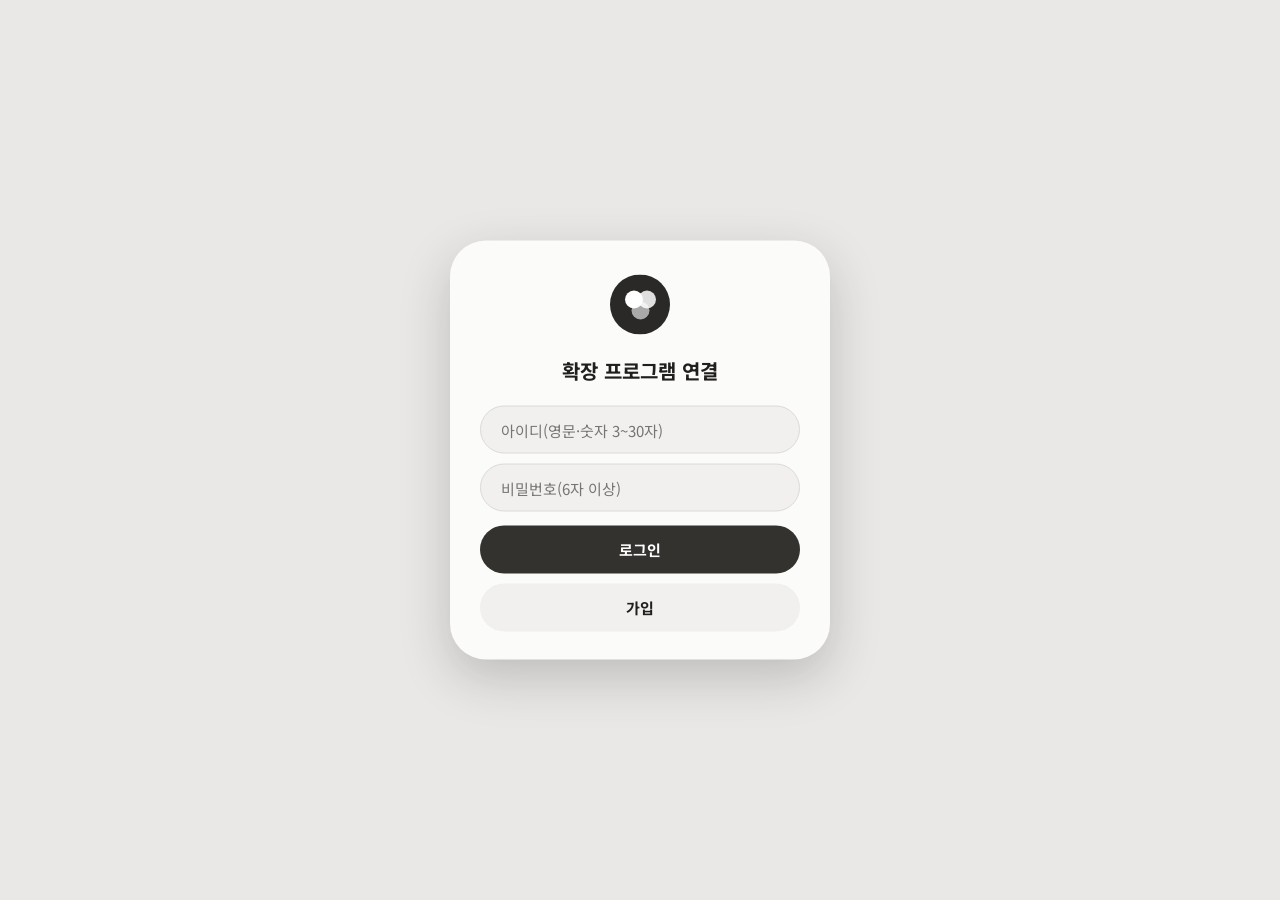
==== sns-web/index.html @ 0b3f0473 "test" ====
<!doctype html>
<html lang="ko">
<head>
<meta charset="utf-8">
<script>document.documentElement.setAttribute("data-design","bento");try{if(localStorage.getItem("snsTheme")==="dark")document.documentElement.setAttribute("data-theme","dark")}catch(e){}</script>
<meta name="viewport" content="width=device-width, initial-scale=1, viewport-fit=cover">
<style>[hidden]{display:none!important}img{max-width:100%}</style>
<title>SNS 모아보기</title>
<meta name="claude:viewport-fit-sides" content="cover">
<link rel="stylesheet" href="https://fonts.googleapis.com/css2?family=Noto+Sans+KR:wght@400;500;700&family=IBM+Plex+Mono:wght@400;500&display=swap">
<link rel="stylesheet" href="style.css">
<link rel="stylesheet" href="bento.css">

<header>
  <div id="infoCard2" class="infocard info2"></div>
  <div class="toolbar">
    <div id="loginBar" class="loginbar" hidden></div>
    <button id="checkNow" class="primary refreshbtn" type="button" aria-label="지금 최신화" title="지금 최신화" hidden><svg viewBox="0 0 24 24" width="22" height="22" fill="none" stroke="currentColor" stroke-width="2.2" stroke-linecap="round" stroke-linejoin="round" aria-hidden="true"><path d="M20 11a8 8 0 0 0-14.3-4.6L4 8.5"/><path d="M4 4v4.5h4.5"/><path d="M4 13a8 8 0 0 0 14.3 4.6L20 15.5"/><path d="M20 20v-4.5h-4.5"/></svg><span id="dot" class="dot"></span></button>
  </div>
  <h1><img id="logoImg" src="logo.png" alt="SNS 모아보기" hidden onload="this.hidden=false" onerror="this.remove()"></h1>
  <div class="sbox">
    <button id="sScope" class="sscope" type="button" aria-haspopup="true" aria-expanded="false" aria-label="검색할 매체 설정" title="검색할 매체 설정"><span id="sScopeIcons" class="sicons"></span></button>
    <div id="sMenu" class="smenu" hidden></div>
    <input id="q" type="search" placeholder="통합 검색 (제목·내용·작성자·매체·묶음)" aria-label="통합 검색">
    <button id="sGo" class="sgo" type="button" aria-label="선택한 매체에서 계정 찾기" title="선택한 매체(인스타·X·유튜브)에서 계정 찾기 (Enter)" hidden><svg viewBox="0 0 24 24" width="18" height="18" fill="none" stroke="currentColor" stroke-width="2.2" stroke-linecap="round" aria-hidden="true"><circle cx="11" cy="11" r="6.5"/><path d="M16 16l4.5 4.5"/></svg></button>
    <div id="sResults" class="sresults" hidden></div>
  </div>
  <button id="brand" class="brand" type="button" title="SNS 모아보기 · 홈으로" aria-label="SNS 모아보기 홈"><svg viewBox="0 0 56 56" aria-hidden="true"><circle cx="28" cy="28" r="28" fill="#2a2928"/><circle cx="21" cy="23" r="9" fill="#fff" fill-opacity=".95"/><circle cx="35" cy="23" r="9" fill="#fff" fill-opacity=".6"/><circle cx="28" cy="35" r="9" fill="#fff" fill-opacity=".35"/></svg></button>
  <button id="themeSwitch" class="themeswitch" type="button" role="switch" aria-checked="false" title="화이트/다크 모드 전환" aria-label="다크 모드">
    <svg class="sw-day" viewBox="0 0 56 112" preserveAspectRatio="xMidYMid slice" aria-hidden="true"><defs><linearGradient id="swSky" x1="0" y1="0" x2="0" y2="1"><stop offset="0" stop-color="#5fb1f2"/><stop offset="1" stop-color="#bfe3fb"/></linearGradient></defs><rect width="56" height="112" fill="url(#swSky)"/><g fill="#ffffff"><circle cx="40" cy="62" r="13"/><circle cx="24" cy="76" r="15"/><circle cx="42" cy="88" r="16"/><circle cx="14" cy="98" r="14"/><circle cx="32" cy="104" r="14"/></g><g fill="#e3f2fd" opacity=".95"><circle cx="46" cy="50" r="9"/><circle cx="50" cy="72" r="9"/></g></svg>
    <svg class="sw-night" viewBox="0 0 56 112" preserveAspectRatio="xMidYMid slice" aria-hidden="true"><rect width="56" height="112" fill="#1b1b1a"/><rect y="0" width="56" height="112" fill="#2c2c2a" opacity=".3" /><g fill="#fff" transform="translate(0 6)"><path opacity=".7" d="M37 7l2.4 6.6 6.6 2.4-6.6 2.4L37 25l-2.4-6.6L28 16l6.6-2.4z"/><path opacity=".55" d="M15 27l1.5 3.9 3.9 1.5-3.9 1.5L15 38l-1.5-4.1L9.6 32.4l3.9-1.5z"/><circle opacity=".5" cx="12" cy="11" r="1.1"/><circle opacity=".4" cx="47" cy="34" r="1.2"/><circle opacity=".35" cx="27" cy="38" r=".9"/><circle opacity=".3" cx="49" cy="8" r=".8"/></g></svg>
    <span class="knob"><span class="sun"></span><span class="moon"><i></i><i></i><i></i></span></span>
  </button>
  <nav class="navbtns" aria-label="화면 이동">
    <button id="navHome" class="navbtn on" type="button">홈</button>
    <button id="navFav" class="navbtn" type="button" title="즐겨찾기한 사람만 보기">즐겨찾기</button>
    <button id="navManage" class="navbtn" type="button" hidden>추적 계정 관리</button>
  </nav>
  <div class="acctwrap">
    <button id="connAcct" class="avatar" type="button" aria-haspopup="menu" aria-expanded="false" aria-label="계정 메뉴" hidden><span id="avLetter">?</span><img id="avImg" alt="" hidden></button>
    <div id="acctMenu" class="acctmenu" role="menu" hidden>
      <div id="menuWho" class="menuwho"></div>
      <button id="themeBtn" type="button" role="menuitem">☾ 다크 모드</button>
      <button id="menuSettings" type="button" role="menuitem">계정 관리</button>
      <button id="clear" class="danger" type="button" role="menuitem">수집한 글 모두 삭제</button>
      <button id="connOut" type="button" role="menuitem">로그아웃</button>
    </div>
  </div>
</header>

<span id="connText" hidden>확장 프로그램과 연결되지 않았습니다.</span>


<div id="loginModal" class="modal-back" role="dialog" aria-modal="true" aria-labelledby="lmTitle" hidden>
  <div class="modal">
    <button id="lmX" class="x" type="button" aria-label="닫기">×</button>
    <h2 id="lmTitle">로그인이 필요합니다</h2>
    <p class="hint">로그인하지 않은 매체는 글을 가져올 수 없습니다. '로그인 하기'로 열리는 창에서 직접 로그인한 뒤 '다시 시도'를 눌러 주세요.</p>
    <div id="lmList"></div>
    <div class="foot"><button id="lmLater" type="button">나중에</button><button id="lmRetry" class="primary" type="button">다시 시도</button></div>
  </div>
</div>

<div id="acctModal" class="modal-back" role="dialog" aria-modal="true" aria-labelledby="amTitle" hidden>
  <div class="modal">
    <button id="amX" class="x" type="button" aria-label="닫기">×</button>
    <h2 id="amTitle">계정 관리</h2>
    <div class="amsec avsec">
      <b>프로필 이미지</b>
      <div class="avrow">
        <span id="avPrev" class="avprev"><span id="avPrevLetter">?</span><img id="avPrevImg" alt="" hidden></span>
        <button id="avPick" type="button">이미지 선택</button>
        <button id="avClear" type="button" hidden>지우기</button>
        <input id="avFile" type="file" accept="image/png,image/jpeg,image/webp,image/gif" hidden>
      </div>
      <p class="hint">정사각형으로 잘라 둥근 네모로 보여줍니다. 이 브라우저에만 저장됩니다.</p>
    </div>
    <form id="pwForm" class="amsec" autocomplete="off">
      <b>비밀번호 변경</b>
      <input id="pwOld" type="password" placeholder="현재 비밀번호" aria-label="현재 비밀번호" autocomplete="current-password" required>
      <input id="pwNew" type="password" placeholder="새 비밀번호(6자 이상)" aria-label="새 비밀번호" autocomplete="new-password" required minlength="6">
      <input id="pwNew2" type="password" placeholder="새 비밀번호 확인" aria-label="새 비밀번호 확인" autocomplete="new-password" required minlength="6">
      <button class="primary" type="submit">변경</button>
      <p id="pwMsg" class="hint" hidden></p>
      <p class="hint">변경하면 다른 기기의 로그인은 모두 풀리고, 이 기기는 유지됩니다.</p>
    </form>
    <div class="amsec">
      <b>계정 삭제</b>
      <p class="hint">이 아이디와 서버에 저장된 글 목록·추적 계정·본 글 기록이 지워지고, 이 확장의 웹 연결도 해제됩니다. 확장에 모아 둔 글은 이 PC에 그대로 남습니다. 되돌릴 수 없습니다.</p>
      <input id="delPw" type="password" placeholder="비밀번호 확인" aria-label="비밀번호 확인" autocomplete="current-password">
      <button id="delBtn" class="danger" type="button">계정 삭제</button>
      <p id="delMsg" class="hint" hidden></p>
    </div>
  </div>
</div>

<div id="pausedModal" class="modal-back" role="dialog" aria-modal="true" aria-labelledby="pmTitle" hidden>
  <div class="modal">
    <h2 id="pmTitle">수집을 일시정지했습니다</h2>
    <p>웹화면에서 벗어나 수집을 일시정지했습니다.</p>
    <p class="hint">'이어서 수집'을 누르면 수집창이 앞으로 나와 이어서 수집합니다. '닫기'는 수집을 종료하고 수집창을 닫습니다(그때까지 모은 글은 남습니다).</p>
    <div class="foot"><button id="pmClose" type="button">닫기</button><button id="pmResume" class="primary" type="button">이어서 수집</button></div>
  </div>
</div>

<div id="closedModal" class="modal-back" role="dialog" aria-modal="true" aria-labelledby="cmTitle" hidden>
  <div class="modal">
    <button id="cmX" class="x" type="button" aria-label="닫기">×</button>
    <h2 id="cmTitle">수집을 종료했습니다</h2>
    <p>수집창을 닫아 수집을 종료합니다. 재시도 해주십시오.</p>
    <p class="hint">그때까지 모은 글은 남아 있습니다.</p>
    <div class="foot"><button id="cmClose" type="button">닫기</button><button id="cmRetry" class="primary" type="button">재시도</button></div>
  </div>
</div>

<div id="rmModal" class="modal-back" role="dialog" aria-modal="true" aria-labelledby="rmTitle" hidden>
  <div class="modal">
    <button id="rmX" class="x" type="button" aria-label="닫기">×</button>
    <h2 id="rmTitle">선택한 계정을 제거할까요?</h2>
    <p id="rmList" class="hint"></p>
    <p class="hint">추적 목록에서 빠지고, 이 계정으로 모은 글도 함께 지워집니다. 되돌릴 수 없습니다.</p>
    <div class="foot"><button id="rmCancel" type="button">취소</button><button id="rmOk" class="danger" type="button">제거</button></div>
  </div>
</div>

<div id="viewer" class="viewer-back" role="dialog" aria-modal="true" aria-label="글 보기" hidden>
  <button id="vPrev" class="vnav" type="button" aria-label="이전 글">‹</button>
  <button id="vNext" class="vnav" type="button" aria-label="다음 글">›</button>
  <div class="viewer">
    <div class="vh"><b id="vTitle"></b><button id="vWin" type="button">새 크롬 창으로 열기</button><button id="vClose" type="button" aria-label="닫기">×</button></div>
    <div id="vBody" class="vb"></div>
  </div>
</div>

<div class="layout">
  <aside>
    <section class="panel" id="connectPanel">
      <h2>확장 프로그램 연결</h2>
      <div id="acct" hidden>
        <form id="acctForm" class="row">
          <input id="acctEmail" type="text" placeholder="아이디(영문·숫자 3~30자)" aria-label="아이디" autocomplete="username" required minlength="3" maxlength="30">
          <input id="acctPw" type="password" placeholder="비밀번호(6자 이상)" aria-label="비밀번호" autocomplete="current-password" required minlength="6">
          <button class="primary" type="submit">로그인</button>
          <button id="acctSignup" type="button">가입</button>
        </form>
        <div id="acctUser" class="row" hidden><span id="acctWho" class="hint"></span><button id="acctOut" type="button">로그아웃</button></div>
        <p id="acctMsg" class="hint" hidden></p>
      </div>
    </section>

    <div id="setBack" hidden></div>
    <section class="panel" id="setPanel" hidden role="dialog" aria-modal="true" aria-label="설정">
      <button type="button" class="setx" id="setClose" aria-label="닫기">×</button>
      <h2>설정</h2>
      <div id="setBody" class="setbody"></div>
    </section>

    <section class="panel" id="trackPanel" hidden>
      <h2>추적 계정 관리</h2>
      <div id="ptAdd" hidden>
      <div class="row tgroup-row"><input id="tgroup" type="text" maxlength="30" placeholder="묶음 이름 (선택, 예: 취요남)" aria-label="묶음 이름" autocomplete="off"></div>
      <form id="addForm" class="row" hidden>
        <select id="tplatform" aria-label="플랫폼"><option value="youtube">유튜브</option><option value="x">X</option><option value="instagram">인스타그램</option></select>
        <input id="thandle" type="text" placeholder="이름 검색(Enter) · @계정 · 주소(메인 주소 = 내 피드)" aria-label="계정" autocomplete="off">
        <button type="submit">추가</button>
        <button id="searchBtn" type="button">이름으로 검색</button>
        <select id="addDays" aria-label="이 계정에서 가져올 기간" title="새로 추가하는 계정에서 가져올 기간(계정마다 따로 정해집니다)"><option value="7">최근 7일</option><option value="14">최근 14일</option><option value="30" selected>최근 30일</option><option value="60">최근 60일</option></select>
      </form>
      <div id="searchResults" class="results" hidden></div>
      </div>
      <div id="ptManage">
      <p id="addError" class="error" hidden></p>
      <div id="tracked" class="chips"></div>
      <div id="selBar" class="selbar" aria-label="선택한 계정" aria-live="polite"></div>
      <div id="manageBottom" class="manage-bottom">
      <form id="daysForm" class="row">
        <select id="dDays" aria-label="계정별 가져올 기간"><option value="0">기본(맨 위 기간)</option><option value="7">7일</option><option value="14">14일</option><option value="30">30일</option><option value="60">60일</option></select>
        <button type="submit">기간 적용</button>
        <button id="selRemove" type="button" class="danger">제거</button>
        <button id="selAll" type="button">전체 선택</button>
        <button id="selClear" type="button" hidden>선택 해제</button>
      </form>
      <form id="groupForm" class="row">
        <input id="gName" type="text" maxlength="30" placeholder="묶음 이름 (비우면 해제)" aria-label="묶음 이름" autocomplete="off">
        <button type="submit">묶기</button>
        <button id="gClear" type="button" title="선택한 계정의 묶음을 없앱니다">묶음 해제</button>
      </form>
      </div>
      </div>
    </section>

  </aside>

  <main>
    <nav id="tabs" class="tabs" aria-label="출처"></nav>
    <div id="sidePeople" class="sidepeople" hidden></div>
    <section id="workCard" class="workcard" aria-live="polite" hidden></section>
    <div id="infoCard" class="infocard"></div>
    <div id="grid"></div>
    <div id="vbar" hidden><i></i></div>
    <p id="empty">아직 보여줄 글이 없습니다. 확장을 연결하고 계정을 추가하면 설정한 기간(최대 60일)의 글이 여기에 모입니다.</p>
  </main>
</div>

<script src="js/core.js"></script>
<script src="js/bridge.js"></script>
<script src="js/store.js"></script>
<script src="js/list.js"></script>
<script src="js/tracking.js"></script>
<script src="js/account.js"></script>
<script src="js/ui.js"></script>
---- sns-web/style.css ----
/* 레이아웃: 상단 고정 바 + 연결 상태 띠 + 왼쪽 관리 패널 / 오른쪽 카드 목록 */
:root {
  --bg: #ffffff; --card: #ffffff; --soft: #f3f5f6; --fg: #1b2327; --muted: #5d6a70; --line: #d5dce0;
  --accent: #0b7a75; --accent-fg: #ffffff; --danger: #b3261e; --ok: #1f7a3d; --warn: #8a5a00;
  --font: "Noto Sans KR", system-ui, -apple-system, "Apple SD Gothic Neo", "Malgun Gothic", sans-serif;
  --mono: "IBM Plex Mono", ui-monospace, Menlo, Consolas, monospace;
}
:root[data-theme="dark"] {
  --bg: #141a1c; --card: #1d2528; --soft: #263034; --fg: #e5ecee; --muted: #9eadb2; --line: #2e3a3e;
  --accent: #4fc3bc; --accent-fg: #0d1a19; --danger: #f2877f; --ok: #6fcf8c; --warn: #e3b44f; color-scheme: dark;
}
* { box-sizing: border-box; }
body { margin: 0; background: var(--bg); color: var(--fg); font: 14px/1.55 var(--font);
  padding-left: max(8px, env(safe-area-inset-left, 0px)); padding-right: max(8px, env(safe-area-inset-right, 0px)); padding-block: 0 32px; }
body::before { content: ""; position: fixed; inset: 0 0 auto; height: env(safe-area-inset-top, 0px); z-index: 10; background: var(--card); }
header { position: sticky; top: env(safe-area-inset-top, 0px); z-index: 5; display: flex; flex-wrap: wrap; gap: 8px; align-items: center;
  padding: 12px 0; background: var(--bg); border-bottom: 1px solid var(--line); }
h1 { font-size: 18px; margin: 0 auto 0 0; letter-spacing: -0.01em; }
input, select, button { font: inherit; color: var(--fg); background: var(--card); border: 1px solid var(--line); border-radius: 6px; padding: 6px 10px; min-width: 0; }
button { cursor: pointer; }
button.primary { background: var(--accent); color: var(--accent-fg); border-color: var(--accent); font-weight: 500; }
button.danger { color: var(--danger); }
button:disabled { opacity: .5; cursor: default; }
:focus-visible { outline: 2px solid var(--accent); outline-offset: 2px; }
input[type="search"] { width: 200px; }
.conn { display: flex; flex-wrap: wrap; align-items: center; gap: 8px; padding: 8px 0; color: var(--muted); font-size: 13px; }
.dot { width: 8px; height: 8px; border-radius: 50%; background: var(--warn); flex: none; }
.dot.on { background: var(--ok); }
.results { display: flex; flex-direction: column; border: 1px solid var(--line); border-radius: 8px; max-height: 340px; overflow-y: auto; overscroll-behavior: contain; }
.res { display: flex; align-items: center; gap: 10px; padding: 8px 10px; border-top: 1px solid var(--line); }
.res:first-child { border-top: 0; }
.res .ph { display: flex; align-items: center; justify-content: center; color: var(--muted); font-weight: 600; }
.res img, .res .ph { width: 36px; height: 36px; border-radius: 50%; object-fit: cover; background: var(--line); flex: none; }
.res .t { min-width: 0; flex: 1; display: flex; flex-direction: column; }
.res .t b { font-weight: 500; overflow-wrap: anywhere; }
.res .t span { font-size: 12px; color: var(--muted); overflow-wrap: anywhere; }
.loginbar { display: flex; flex-wrap: wrap; align-items: center; gap: 8px; padding: 0 0 8px; }
.lb { text-decoration: none; color: var(--accent-fg); background: var(--accent); border: 0; border-radius: 6px; padding: 5px 12px; font-weight: 500; white-space: nowrap; cursor: pointer; }
.loginbar .lb { display: inline-flex; align-items: center; text-decoration: none; color: var(--accent-fg); background: var(--accent); border-radius: 6px; padding: 5px 12px; font-weight: 500; }
.modal-back { position: fixed; inset: 0; z-index: 20; background: rgba(10, 18, 20, .55); display: flex; align-items: center; justify-content: center; padding: 16px; }
.modal { position: relative; width: min(420px, 100%); background: var(--card); border: 1px solid var(--line); border-radius: 12px; padding: 20px; display: flex; flex-direction: column; gap: 12px; }
.modal h2 { margin: 0; font-size: 16px; padding-right: 28px; }
.modal .x { position: absolute; top: 10px; right: 10px; border: 0; background: transparent; font-size: 20px; line-height: 1; padding: 4px 8px; color: var(--muted); }
.modal .lrow { display: flex; align-items: center; justify-content: space-between; gap: 10px; padding: 8px 0; border-top: 1px solid var(--line); }
.modal .lrow a { text-decoration: none; color: var(--accent-fg); background: var(--accent); border-radius: 6px; padding: 5px 12px; font-weight: 500; white-space: nowrap; }
.modal .amsec { display: flex; flex-direction: column; gap: 8px; padding-top: 10px; border-top: 1px solid var(--line); }
.modal .amsec b { font-size: 13px; }
.modal .amsec p { margin: 0; }
button.danger { color: #fff; background: #b42318; border-color: #b42318; }
.modal .foot { display: flex; justify-content: flex-end; }
.viewer-back { position: fixed; inset: 0; z-index: 30; background: rgba(10, 18, 20, .6); display: flex; align-items: center; justify-content: center; padding: 16px; }
.viewer { width: min(760px, 100%); max-height: 100%; background: var(--card); border: 1px solid var(--line); border-radius: 12px; display: flex; flex-direction: column; overflow: hidden; }
.card.seen { opacity: .6; }
.card.flash { outline: 3px solid var(--accent); outline-offset: 2px; }
.resume { font-size: 12px; padding: 2px 10px; }
#resumeFab { position: fixed; right: 16px; bottom: 16px; z-index: 20; display: flex; flex-direction: column; gap: 8px; align-items: stretch; }
#resumeFab button { box-shadow: 0 2px 10px rgba(0,0,0,.3); }
.vnav { position: fixed; top: 50%; transform: translateY(-50%); z-index: 31; width: 38px; height: 38px; padding: 0; border-radius: 50%; border: 1px solid var(--line); background: var(--card); color: var(--fg, inherit); font-size: 22px; line-height: 1; display: flex; align-items: center; justify-content: center; box-shadow: 0 2px 8px rgba(0,0,0,.25); cursor: pointer; }
.vnav:disabled { opacity: .35; cursor: default; }
#vPrev { left: max(8px, calc(50% - 380px - 52px)); }
#vNext { right: max(8px, calc(50% - 380px - 52px)); }
.viewer .vh { display: flex; align-items: center; gap: 8px; padding: 10px 12px; border-bottom: 1px solid var(--line); }
.viewer .vh b { flex: 1; min-width: 0; overflow: hidden; text-overflow: ellipsis; white-space: nowrap; font-weight: 500; }
.viewer .vb { overflow: auto; background: var(--bg); display: flex; justify-content: center; }
.viewer iframe { width: 100%; border: 0; display: block; background: var(--bg); }
.post { width: 100%; max-width: 640px; padding: 16px; display: flex; flex-direction: column; gap: 12px; background: var(--card); }
.post .ph2 { display: flex; align-items: center; gap: 10px; }
.post .av { width: 40px; height: 40px; border-radius: 50%; object-fit: cover; background: var(--line); flex: none; }
.post .who { display: flex; flex-direction: column; min-width: 0; }
.post .who b { font-weight: 500; overflow-wrap: anywhere; }
.post .who span { font-size: 12px; color: var(--muted); }
.post .txt { white-space: pre-wrap; overflow-wrap: anywhere; line-height: 1.6; }
.post .imgs { display: grid; gap: 8px; grid-template-columns: repeat(auto-fit, minmax(240px, 1fr)); }
.post .vid iframe { width: 100%; aspect-ratio: 16 / 9; border: 0; border-radius: 8px; background: #000; }
.post .imgs img { width: 100%; border-radius: 8px; display: block; background: var(--line); }
.layout { display: grid; grid-template-columns: minmax(0, 300px) minmax(0, 1fr); gap: 12px; align-items: start; padding-top: 8px; }
@media (max-width: 800px) { .layout { grid-template-columns: minmax(0, 1fr); } }
aside { display: flex; flex-direction: column; gap: 16px; }
.panel { background: var(--card); border: 1px solid var(--line); border-radius: 10px; padding: 14px; display: flex; flex-direction: column; gap: 10px; }
.panel h2 { font-size: 13px; margin: 0; color: var(--muted); font-weight: 700; letter-spacing: .04em; }
.row { display: flex; flex-wrap: wrap; gap: 8px; align-items: center; }
.row input[type="text"], .row input[type="password"] { flex: 1 1 140px; }
.chips { display: flex; flex-wrap: wrap; gap: 6px; }
.chip { display: inline-flex; align-items: center; gap: 4px; padding: 2px 4px 2px 10px; border: 1px solid var(--line); border-radius: 999px; background: var(--soft); max-width: 100%; }
.chip span { overflow-wrap: anywhere; }
.chip button { border: 0; background: transparent; padding: 0 6px; color: var(--muted); }
.error { color: var(--danger); margin: 0; }
.hint { font-size: 12px; color: var(--muted); margin: 0; }
.steps { margin: 0; padding-left: 20px; display: flex; flex-direction: column; gap: 6px; }
code { font-family: var(--mono); font-size: 12px; background: var(--soft); padding: 1px 5px; border-radius: 4px; overflow-wrap: anywhere; }
.tabs { display: flex; flex-wrap: wrap; gap: 6px; padding-bottom: 12px; }
.tabs button.active { background: var(--accent); border-color: var(--accent); color: var(--accent-fg); }
.pbar { display: flex; flex-wrap: wrap; gap: 6px; margin-bottom: 12px; }
.pbar button.active { background: var(--accent); border-color: var(--accent); color: var(--accent-fg); }
.pbar .n { font-family: var(--mono); font-size: 12px; margin-left: 4px; opacity: .85; }
.tabs .n { font-family: var(--mono); font-size: 12px; margin-left: 4px; opacity: .85; }
.cards { display: grid; grid-template-columns: repeat(auto-fill, minmax(230px, 1fr)); gap: 12px; }
.row-cards { display: flex; gap: 12px; overflow-x: auto; padding-bottom: 8px; cursor: grab; overscroll-behavior-x: contain; scrollbar-width: thin; }
.row-cards.wheeling { scroll-snap-type: none; }
.row-cards.sb { scroll-snap-type: none; }
.row-cards.dragging { cursor: grabbing; scroll-snap-type: none; user-select: none; }
.row-cards .card { flex: 0 0 240px; scroll-snap-align: start; }
.row-cards img { -webkit-user-drag: none; user-select: none; }
.sections { display: flex; flex-direction: column; gap: 24px; }
.sec { display: flex; flex-direction: column; gap: 10px; }
.sec-head { display: flex; align-items: center; gap: 10px; }
.sec-head h3 { margin: 0; font-size: 15px; }
.sec-head .n { font-family: var(--mono); font-size: 12px; color: var(--muted); margin-right: auto; }
.card { display: flex; flex-direction: column; min-width: 0; background: var(--card); border: 1px solid var(--line); border-radius: 10px; overflow: hidden; color: inherit; text-decoration: none; }
.card:hover { border-color: var(--accent); }
.card img { width: 100%; aspect-ratio: 16 / 9; object-fit: cover; background: var(--line); display: block; }
.card .body { padding: 10px 12px 12px; display: flex; flex-direction: column; gap: 4px; }
.badge { align-self: flex-start; font-size: 11px; padding: 1px 8px; border-radius: 999px; border: 1px solid var(--line); color: var(--muted); }
.title { font-weight: 500; display: -webkit-box; -webkit-line-clamp: 3; -webkit-box-orient: vertical; overflow: hidden; overflow-wrap: anywhere; }
.meta { font-size: 12px; color: var(--muted); }
#empty { padding: 40px 0; text-align: center; color: var(--muted); }

#notice { position: fixed; left: 50%; top: 50%; transform: translate(-50%, -50%); z-index: 60; background: rgba(27,35,39,.92); color: #fff; padding: 16px 28px; border-radius: 12px; font-size: 15px; box-shadow: 0 6px 24px rgba(0,0,0,.35); opacity: 0; pointer-events: none; transition: opacity .15s; }
#notice.show { opacity: 1; }

/* 글 뷰어가 열려 있는 동안에는 뒤의 페이지가 휠로 움직이지 않게 합니다. */
html:has(#viewer:not([hidden])), body:has(#viewer:not([hidden])) { overflow: hidden; }
.viewer-back { overscroll-behavior: contain; }

.ptabs{display:flex;gap:4px;margin-bottom:12px;border-bottom:1px solid var(--line)}
.ptabs button{border:0;background:none;padding:8px 10px;font:inherit;font-weight:700;color:var(--muted);cursor:pointer;border-bottom:2px solid transparent;margin-bottom:-1px}
.ptabs button.active{color:var(--fg);border-bottom-color:var(--accent)}

.tgroup-row{margin:4px 0 12px}
#addForm{margin-bottom:10px}

.manage-pick{margin:10px 0 8px}
#groupForm,#daysForm{margin-bottom:8px}

.chip-name{cursor:pointer;user-select:none}
.chip.sel{background:var(--accent);color:var(--accent-fg);border-color:var(--accent)}
.chip.sel button{color:var(--accent-fg)}
.selbar{display:flex;flex-wrap:wrap;gap:6px;align-items:center;min-height:42px;padding:6px 10px;margin:10px 0 6px;border:1px solid var(--line);border-radius:10px;background:var(--card)}
.selbar .ph{color:var(--muted);font-size:14px}
.selbar.need{border-color:var(--danger);box-shadow:0 0 0 2px color-mix(in srgb,var(--danger) 25%,transparent)}
.selchip{padding:3px 9px;border-radius:999px;background:var(--accent);color:var(--accent-fg);font-size:13px}
.manage-pick{margin:0 0 8px}

.selchip{display:inline-flex;align-items:center;gap:4px}
.selx{border:0;background:none;color:inherit;cursor:pointer;padding:0 2px;font:inherit;line-height:1;opacity:.85}
.selx:hover{opacity:1}

header .loginbar{padding:0}

.toolbar{display:flex;flex-wrap:wrap;align-items:center;gap:8px;padding:0 0 8px}
.toolbar .loginbar{padding:0}

.lb.ok,.lb.ok:disabled{background:color-mix(in srgb,var(--ok) 18%,var(--card));color:var(--ok);border:1px solid color-mix(in srgb,var(--ok) 45%,var(--line));cursor:default;opacity:1}

/* 매체 아이콘 버튼: 둥근 네모, 상태는 테두리 색으로 */
.loginbar{display:flex;gap:8px}
.lb.pi{position:relative;width:44px;height:44px;padding:0!important;border-radius:12px;background:var(--card)!important;border:3px solid var(--line)!important;display:inline-flex;align-items:center;justify-content:center;overflow:hidden;cursor:pointer}
.lb.pi .pg{display:block;width:100%;height:100%;font-size:18px;font-weight:700;line-height:1;display:flex;align-items:center;justify-content:center}
.lb.pi .pg img{width:100%;height:100%;object-fit:cover;display:block}
.lb.pi.go{border-color:var(--ok)!important}
.lb.pi.stop{border-color:var(--danger)!important}
.lb.pi.stop .pg{filter:grayscale(.6)}
.lb.pi.nl{border-color:#9aa5aa!important;cursor:pointer}
.lb.pi.nl::after{content:"";position:absolute;inset:0;background:rgba(120,130,135,.72)}
.lb.pi:hover{filter:brightness(1.05)}
.lb.pi:focus-visible{outline:2px solid var(--accent);outline-offset:2px}
.lb.pi-youtube .pg:not(:has(img)){background:#e02d2d;color:#fff}
.lb.pi-x .pg:not(:has(img)){background:#111;color:#fff}
.lb.pi-instagram .pg:not(:has(img)){background:linear-gradient(135deg,#f9a03c,#e1306c 55%,#6b4fd8);color:#fff}
.themebtn{width:40px;height:40px;padding:0;border-radius:12px;background:var(--card);border:1px solid var(--line);font-size:18px;line-height:1;display:inline-flex;align-items:center;justify-content:center}
/* 계정 버튼: 우상단, 누르면 메뉴(계정 관리 · 로그아웃) */
.acctwrap{position:relative;margin-left:8px}
.acctmenu{position:absolute;right:0;top:calc(100% + 6px);min-width:140px;display:flex;flex-direction:column;gap:2px;padding:4px;background:var(--card);border:1px solid var(--line);border-radius:8px;box-shadow:0 6px 20px rgba(0,0,0,.15);z-index:20}
.acctmenu button{border:0;text-align:left;padding:8px 10px;border-radius:6px;background:transparent}
.acctmenu button:hover{background:color-mix(in srgb,var(--accent) 12%,var(--card))}
#connOut{color:var(--danger)}

.acctmenu{min-width:180px}.acctmenu button{white-space:nowrap}

.avrow{display:flex;align-items:center;gap:8px;flex-wrap:wrap}
.avprev{width:48px;height:48px;border-radius:14px;overflow:hidden;display:inline-flex;align-items:center;justify-content:center;background:var(--accent);color:var(--accent-fg);font-weight:700;font-size:20px}
.avprev img{width:100%;height:100%;object-fit:cover;display:block}

/* 매체별 보기: 유튜브(영상·게시물)는 각각 한 줄, X와 인스타그램은 반줄씩 한 줄에 나란히 */
.media-grid{display:grid!important;grid-template-columns:repeat(2,minmax(0,1fr));gap:18px 10px}
.media-grid>.sec{min-width:0}
.media-grid>.sec.full{grid-column:1 / -1}
@media (max-width:760px){.media-grid{grid-template-columns:minmax(0,1fr)}}
.themebtn,.acctwrap,#connAcct.avatar{flex:none}

/* 구역 머리: 아이콘 + 건수, 버튼은 줄바꿈 없이 */
.sicon{display:inline-flex;width:30px;height:30px;border-radius:9px;overflow:hidden;flex:none;border:1px solid var(--line)}
.sicon .pg{display:flex;width:100%;height:100%;align-items:center;justify-content:center;font-size:13px;font-weight:700}
.sicon .pg img{width:100%;height:100%;object-fit:cover;display:block}
.sicon .pg:not(:has(img)){background:var(--soft);color:var(--fg)}
.sec-head{flex-wrap:wrap}
.sec-head button{white-space:nowrap}
.sec-head .n{white-space:nowrap}
/* 계정 메뉴의 삭제 버튼: 라이트 모드에서도 보이게 */
.acctmenu button.danger,.acctmenu #connOut{color:var(--danger);background:transparent}
.acctmenu button.danger:hover,.acctmenu #connOut:hover{background:color-mix(in srgb,var(--danger) 12%,var(--card))}
/* 추적 계정 목록: 한 줄에 하나씩 알약 모양, 길어지면 아래로 스크롤 */
#tracked.chips{flex-direction:column;flex-wrap:nowrap;align-items:flex-start;max-height:260px;overflow-y:auto;overscroll-behavior:contain;padding:2px 6px 2px 0;scrollbar-width:thin}
#tracked .chip{max-width:100%;flex:none}
#tracked .chip-name{overflow-wrap:anywhere}

/* ‹ 이어보기 › */
.resumegrp{display:inline-flex;align-items:center;gap:6px;margin-left:auto;white-space:nowrap}
.resumegrp .rl{font-size:12px;color:var(--muted)}
.resumegrp button{min-width:30px;font-size:16px;line-height:1;padding:3px 9px}
.resumegrp button.primary .rl{color:inherit}
#resumeFab .resumegrp{margin:0;background:var(--card);border:1px solid var(--line);border-radius:999px;padding:4px 8px;box-shadow:0 2px 10px rgba(0,0,0,.25)}
#resumeFab .resumegrp .rl{color:var(--fg)}

/* 유튜브 탭 보기 방식 */
.media-grid>.segbar{grid-column:1 / -1}
.segbar{display:inline-flex;width:fit-content;border:1px solid var(--line);border-radius:10px;overflow:hidden;background:var(--card)}
.segbar button{border:0;border-radius:0;background:transparent;padding:7px 14px;white-space:nowrap}
.segbar button+button{border-left:1px solid var(--line)}
.segbar button.active{background:var(--accent);color:var(--accent-fg);font-weight:500}
/* ‹ | 이어보기 | › : 겉모양은 버튼 하나, 왼쪽·오른쪽은 각각 동작 */
.resumegrp{gap:0!important;border:1px solid var(--line);border-radius:8px;overflow:hidden;background:var(--card);align-items:stretch}
.resumegrp button,.resumegrp button.resume,.resumegrp button.primary{border:0!important;border-radius:0!important;background:transparent!important;color:var(--fg)!important;box-shadow:none!important;min-width:32px;padding:4px 10px;font-size:16px;line-height:1.2}
.resumegrp button:hover{background:color-mix(in srgb,var(--accent) 14%,var(--card))!important}
.resumegrp .rl{display:inline-flex;align-items:center;padding:0 10px;font-size:12px;color:var(--fg);border-left:1px solid var(--line);border-right:1px solid var(--line)}
#resumeFab .resumegrp{padding:0;border-radius:10px;box-shadow:0 2px 10px rgba(0,0,0,.25)}

/* 지금 최신화: 새로고침 화살표 아이콘 버튼 (진행 중에는 빙글빙글) */
.refreshbtn{width:44px;height:44px;padding:0;border-radius:12px;display:inline-flex;align-items:center;justify-content:center}
.refreshbtn svg{display:block}
.refreshbtn.busy svg{animation:snsspin 1s linear infinite}
@keyframes snsspin{to{transform:rotate(360deg)}}
@media (prefers-reduced-motion:reduce){.refreshbtn.busy svg{animation-duration:3s}}
/* 모든 스크롤바 숨김 (스크롤은 그대로 동작합니다) */
*{scrollbar-width:none!important;-ms-overflow-style:none}
*::-webkit-scrollbar{display:none!important;width:0;height:0}

/* 스크롤바는 보이지 않게(스크롤 자체는 그대로 동작) */
html, html * { scrollbar-width: none !important; -ms-overflow-style: none !important; }
html::-webkit-scrollbar, html *::-webkit-scrollbar { display: none !important; width: 0 !important; height: 0 !important; }

/* 왼쪽 위: 매체 아이콘 3개 + 새로고침을 2x2로 */
header .toolbar{display:grid;grid-template-columns:repeat(2,40px);grid-auto-rows:40px;gap:6px;padding:0;align-items:stretch}
header .toolbar .loginbar{display:contents}
header .toolbar .lb.pi,header .toolbar .refreshbtn{width:40px;height:40px}
header h1{margin:0 auto 0 4px}
[hidden]{display:none!important}
/* 2x2 순서: 인스타 | X / 유튜브 | 새로고침 */
header .toolbar .pi-instagram{order:1}
header .toolbar .pi-x{order:2}
header .toolbar .pi-youtube{order:3}
header .toolbar .refreshbtn{order:4}
/* 2x2 버튼: 간격은 좁게, 뒤에 둥근 네모 박스 */
header .toolbar{gap:3px}
header .toolbar:has(.lb.pi){background:var(--soft);border:1px solid var(--line);border-radius:18px;padding:5px}
/* 1x4 한 줄 */
header .toolbar{grid-template-columns:repeat(4,40px)}

/* 통합 검색창: 아이콘 박스 바로 오른쪽에서 남는 폭을 차지 */
header h1{margin:0}
header #q{flex:1 1 220px;width:auto;max-width:560px;min-width:140px;height:40px}
header #view{margin-left:auto}

/* 통합 검색창 = [매체 설정 버튼 | 입력] 한 덩어리 */
header .sbox{position:relative;display:flex;align-items:center;flex:1 1 240px;min-width:180px;max-width:600px;height:40px;border:1px solid var(--line);border-radius:10px;background:var(--card)}
header .sbox:focus-within{border-color:var(--accent);box-shadow:0 0 0 1px var(--accent)}
header .sbox #q{flex:1;min-width:0;width:auto;max-width:none;height:100%;border:0;border-radius:0 10px 10px 0;background:transparent;box-shadow:none;outline:0}
.sscope{display:inline-flex;align-items:center;gap:6px;height:100%;padding:0 10px;border:0;border-right:1px solid var(--line);border-radius:10px 0 0 10px;background:var(--soft);flex:none}
.sscope .caret{font-size:11px;color:var(--muted)}
.sicons{display:inline-flex;gap:3px;align-items:center}
.si{display:inline-flex;width:20px;height:20px;border-radius:6px;overflow:hidden;flex:none}
.si.lg{width:26px;height:26px;border-radius:8px}
.si .pg{display:flex;width:100%;height:100%;align-items:center;justify-content:center;font-size:11px;font-weight:700}
.si .pg img{width:100%;height:100%;object-fit:cover;display:block}
.si .pg:not(:has(img)){background:var(--soft);color:var(--fg)}
.smenu{position:absolute;left:0;top:calc(100% + 6px);min-width:200px;display:flex;flex-direction:column;gap:2px;padding:4px;background:var(--card);border:1px solid var(--line);border-radius:10px;box-shadow:0 6px 20px rgba(0,0,0,.18);z-index:30}
.sopt{display:flex;align-items:center;gap:10px;border:0;background:transparent;padding:7px 10px;border-radius:8px;text-align:left}
.sopt:hover{background:color-mix(in srgb,var(--accent) 12%,var(--card))}
.sopt .nm{flex:1}
.sopt .ck{width:16px;color:var(--ok);font-weight:700}


.sgo{flex:none;height:100%;width:40px;padding:0;border:0;border-left:1px solid var(--line);border-radius:0 10px 10px 0;background:var(--soft);display:inline-flex;align-items:center;justify-content:center}
.sgo:hover{background:color-mix(in srgb,var(--accent) 14%,var(--soft))}
header .sbox #q{border-radius:0}
.sresults{position:absolute;left:0;right:0;top:calc(100% + 6px);max-height:60vh;overflow-y:auto;background:var(--card);border:1px solid var(--line);border-radius:12px;box-shadow:0 8px 24px rgba(0,0,0,.2);z-index:30;padding:6px 10px 10px;display:flex;flex-direction:column;gap:8px}
.sr-head{display:flex;align-items:center;justify-content:space-between;padding:4px 0}
.sr-head .x{border:0;background:transparent;font-size:20px;line-height:1;padding:0 6px}
.sr-plat{display:flex;align-items:center;gap:8px;font-weight:700;font-size:13px;padding:6px 0 4px;border-top:1px solid var(--line)}
.sresults .res{display:flex;align-items:center;gap:10px;padding:6px 0}

.si.allglyph{display:grid;grid-template-columns:1fr 1fr;grid-template-rows:1fr 1fr;gap:1px;background:var(--soft);padding:1px}
.si.allglyph .mini{display:block;width:100%;height:100%;border-radius:3px;overflow:hidden}
.si.allglyph .mini .pg{font-size:7px}
.si>img{width:100%;height:100%;object-fit:cover;display:block}

/* 매체 선택 메뉴: 글자 없이 아이콘만, 가로로 나열 */
.smenu{flex-direction:row;gap:6px;min-width:0;width:max-content;padding:6px}
.sopt{padding:3px;border-radius:12px;border:2px solid transparent}
.sopt.on{border-color:var(--ok)}
.sopt .si.lg{width:34px;height:34px;border-radius:10px}

/* scope button: icon only, fills the button */
.sscope{padding:0;gap:0;width:44px;overflow:hidden;background:transparent;border-right:0}
.sscope .sicons{width:100%;height:100%;gap:0}
.sscope .sicons .si{width:100%;height:100%;border-radius:0}
.sscope .sicons .si.allglyph{padding:0;gap:0}
.sscope{width:38px;height:38px;border-radius:9px 0 0 9px;overflow:hidden;position:relative}
.sscope .sicons,.sscope .sicons .si,.sscope .sicons .si>img,.sscope .sicons .si .pg,.sscope .sicons .si .pg img{border-radius:inherit}
.sscope .sicons .si>img,.sscope .sicons .si .pg img{object-fit:cover}
/* search box: slimmer, clearer border */
header .sbox{height:34px;border:2px solid var(--muted);border-radius:12px}
header .sbox:focus-within{border-color:var(--accent);box-shadow:none}
.sscope{width:30px;height:30px;border-radius:9px 0 0 9px;border-right:2px solid var(--muted)}
.sscope .sicons .si{width:100%;height:100%}
header .sbox{border:2px solid var(--muted);border-radius:12px}
header .sbox:focus-within{border-color:var(--accent);box-shadow:none}
.sscope{width:36px;height:36px;border-radius:10px 0 0 10px}
header .sbox{box-sizing:border-box;height:40px;overflow:hidden}
header .sbox .sscope{width:36px;height:100%;flex:none}
header .sbox{border-width:10px;height:58px;border-radius:18px}
header .sbox .sscope{width:38px;height:100%;border-radius:8px 0 0 8px}
header .sbox{border-width:7px;height:52px;border-radius:16px}
header .sbox .sscope{border-radius:9px 0 0 9px}

/* 통합검색 매체 아이콘 오른쪽: 새 계정 가져올 기간 버튼 */
.speriod{flex:none;height:100%;min-width:42px;padding:0 8px;border:0;border-right:1px solid var(--line);border-radius:0;background:var(--soft);color:var(--fg);font-weight:700;font-size:13px;letter-spacing:.02em}
.pmenu{left:40px}
.pmenu .sopt{padding:6px 10px;font-weight:700;font-size:13px;min-width:44px;justify-content:center}
.sbox{position:relative}
header .sbox{overflow:visible}
header .sbox .sgo{border-radius:0 9px 9px 0}
.periodrow{display:flex;gap:8px}
.pbtn{flex:1;padding:12px 0;font-weight:700;font-size:15px;border:2px solid var(--line);border-radius:12px;background:var(--soft);color:var(--fg)}
.pbtn.on{border-color:var(--ok)}
.pbtn:hover{border-color:var(--accent)}
.gchips{display:flex;flex-wrap:wrap;gap:6px;max-height:110px;overflow:auto}
.gchip{padding:5px 12px;border:2px solid var(--line);border-radius:999px;background:var(--soft);color:var(--fg);font-size:13px}
.gchip.on{border-color:var(--ok)}
.modal h2+.periodrow{margin-top:-4px}
header .acctwrap{margin-left:auto}
header #connAcct.avatar{width:52px;height:52px;min-width:52px;padding:0;border-radius:14px;overflow:hidden;display:inline-flex;align-items:center;justify-content:center;font-size:18px;font-weight:700}
header #connAcct.avatar img{width:100%;height:100%;object-fit:cover;border-radius:0}
/* 계정 메뉴: 프로필 버튼의 오른쪽 끝에 맞춰 버튼 바로 아래로 펼쳐집니다(버튼은 가리지 않음) */
.acctwrap .acctmenu{top:calc(100% + 4px);right:0;border-radius:14px;z-index:40}
/* 계정 메뉴: 상자는 프로필 사진 높이만큼 위(사진의 윗선)에서 시작하고, demo는 사진 옆(왼쪽)에, 메뉴 항목은 사진 아래에 놓입니다 */
.acctwrap .acctmenu{top:0;right:0;padding-top:56px;border-radius:14px;z-index:40}
.acctwrap #connAcct{position:relative;z-index:41}
.acctwrap .acctmenu .menuwho{position:absolute;top:0;left:0;right:60px;height:52px;display:flex;align-items:center;justify-content:flex-end;padding:0 10px;font-weight:600;white-space:nowrap;overflow:hidden;text-overflow:ellipsis}
/* 테두리: 프로필 버튼은 더 두껍게, 검색창은 조금 얇게 */
header #connAcct.avatar{box-sizing:border-box;border:4px solid var(--muted)}
header .sbox{border-width:5px;border-radius:15px}
header .sbox .sscope{border-radius:10px 0 0 10px}
header .sbox .sgo{border-radius:0 10px 10px 0}
header .sbox .sscope{border-radius:10px}
header .sbox .sscope{width:42px;height:42px;min-width:42px;flex:none;border-radius:11px}
header .sbox .sscope{border:0;padding:0;box-sizing:border-box}header .sbox .sscope .sicons,header .sbox .sscope .sicons .si{width:42px;height:42px}
/* 계정 메뉴 테두리: 프로필 버튼과 같은 두께 */
.acctwrap .acctmenu{border:4px solid var(--muted);padding-top:52px}
.acctwrap .acctmenu .menuwho{top:-4px;left:-4px}
header .sbox .sscope,header .sbox .sscope .sicons,header .sbox .sscope .sicons .si,header .sbox .sscope .si>img{border-radius:10px}
header .sbox .sscope{box-shadow:0 0 0 1px var(--muted)}
header .sbox .sscope{box-shadow:0 0 0 5px var(--muted);margin-right:5px}
/* 검색창 오른쪽: 왼쪽 매체 아이콘을 거울처럼 뒤집은 모양(같은 크기·둥근 모서리·같은 두께 틀) */
header .sbox .sgo{width:42px;height:42px;min-width:42px;flex:none;border:0;padding:0;border-radius:10px;margin-left:5px;box-shadow:0 0 0 5px var(--muted);background:var(--soft);display:inline-flex;align-items:center;justify-content:center}
header .sbox #q{margin-right:0}

/* ===== 검색창 최종 구조: [매체 아이콘 블록] + [입력창] 두 개의 둥근 상자(테두리 5px) ===== */
header .sbox{border:0;background:transparent;box-shadow:none;border-radius:0;overflow:visible;height:52px;gap:6px;position:relative}
header .sbox:focus-within{border:0;box-shadow:none}
header .sbox .sscope{box-sizing:border-box;width:52px;height:52px;min-width:52px;flex:none;margin:0;padding:0;border:5px solid var(--muted);border-radius:15px;box-shadow:none;background:var(--soft);overflow:hidden}
header .sbox .sscope .sicons,header .sbox .sscope .sicons .si,header .sbox .sscope .si>img{width:100%;height:100%;border-radius:0}
header .sbox #q{box-sizing:border-box;height:52px;flex:1;min-width:0;border:5px solid var(--muted);border-radius:15px;padding:0 54px 0 12px;background:var(--card)}
header .sbox:focus-within #q{border-color:var(--accent)}
header .sbox .sgo{position:absolute;right:5px;top:5px;width:42px;height:42px;min-width:42px;margin:0;border:0;border-radius:10px;box-shadow:none;background:var(--soft)}
header .sbox .sgo,header .sbox .sgo:hover{background:transparent}
/* 검색창을 클릭(포커스)해도 테두리 색이 바뀌지 않게 */
header .sbox:focus-within #q,header .sbox #q:focus,header .sbox #q:focus-visible{border-color:var(--muted);box-shadow:none;outline:0}
header .sbox:focus-within{border:0;box-shadow:none}

/* 홈 / 추적 계정 관리 화면 분리 */
.layout{grid-template-columns:minmax(0,1fr)}
aside:not(:has(> section:not([hidden]))){display:none}
.navbtns{display:flex;gap:8px;align-items:center;margin-left:8px}
.navbtn{box-sizing:border-box;height:52px;padding:0 16px;border:5px solid var(--muted);border-radius:15px;background:var(--card);color:var(--fg);font-weight:700;white-space:nowrap}
.navbtn.on{background:var(--accent);color:var(--accent-fg,#fff);border-color:var(--accent)}
.navbtn:hover:not(.on){background:var(--soft)}
header .acctwrap{margin-left:auto}

/* 연결 상태 점: 새로고침 버튼 가운데 */
.refreshbtn{position:relative}
.refreshbtn .dot{position:absolute;left:50%;top:50%;width:10px;height:10px;margin:-5px 0 0 -5px;box-shadow:0 0 0 2px #fff}
.refreshbtn.off{opacity:.6}

/* 새로고침 버튼: 무채색 배경 + 진한 화살표 */
header .toolbar .refreshbtn,header .toolbar .refreshbtn:hover:not(:disabled){background:var(--soft);color:var(--fg);border:2px solid var(--muted)}
header .toolbar .refreshbtn svg{width:26px;height:26px;stroke-width:2.6;color:var(--fg)}
.refreshbtn .dot{width:7px;height:7px;margin:-3.5px 0 0 -3.5px;box-shadow:0 0 0 2px var(--soft)}
.namelink{cursor:pointer;text-decoration:underline;text-decoration-color:transparent;text-underline-offset:4px;transition:text-decoration-color .15s}
.namelink:hover,.namelink:focus-visible{text-decoration-color:currentColor;outline:0}

.brand{display:none}

.themeswitch{display:none}

#tabs .tabico{display:none}

/* 기간 선택 창이 검색 결과 목록 위에 오도록 */
.modal-back{z-index:100}
.pbtn.on{border-color:var(--accent)}
---- sns-web/bento.css ----
/* ===== 벤토 디자인 (html[data-design="bento"]일 때만 적용) =====
   왼쪽 세로 레일(매체·이동·계정) / 위쪽 둥근 검색 바 / 가운데 큰 카드 / 오른쪽 세로 탭 카드.
   버튼과 동작은 클래식과 같은 요소를 쓰므로 그대로 작동합니다. */
html[data-design="bento"]{
  --bg:#e9e8e6;--card:#fbfbfa;--soft:#f1f0ee;--line:#dcdad6;--fg:#201f1d;--muted:#75726d;
  --accent:#34322f;--accent-fg:#ffffff;--ok:#3f8a5f;--danger:#b9573f;--warn:#d99a1c;
  --shadow:0 10px 30px rgba(40,38,35,.10),0 1px 3px rgba(40,38,35,.06);
  --rail:80px;
}
html[data-design="bento"][data-theme="dark"]{
  --bg:#151514;--card:#1f1f1d;--soft:#2a2927;--line:#373634;--fg:#eeedeb;--muted:#a09e9a;
  --accent:#e8e6e1;--accent-fg:#1d1c1a;--ok:#7cc596;--danger:#e49a86;
  --shadow:0 10px 30px rgba(0,0,0,.35);
}
/* 바탕 */
html[data-design="bento"] body{background:var(--bg);padding:16px 16px 40px calc(var(--rail) + 32px)}
html[data-design="bento"] body::before{display:none}
/* 왼쪽 레일(바탕 카드) */
html[data-design="bento"] body::after{content:"";position:fixed;left:16px;top:16px;bottom:16px;width:var(--rail);background:var(--card);border-radius:36px;box-shadow:var(--shadow);z-index:1}
html[data-design="bento"] header{position:static;display:contents}
html[data-design="bento"] header h1{display:none}
/* 레일: 매체 버튼 + 새로고침 */
html[data-design="bento"] header .toolbar,html[data-design="bento"] header .toolbar:has(.lb.pi){position:fixed;left:28px;top:32px;z-index:3;width:56px;display:grid;grid-template-columns:56px;grid-auto-rows:56px;gap:10px;padding:0;background:none;border:0;border-radius:0}
html[data-design="bento"] header .toolbar .lb.pi,html[data-design="bento"] header .toolbar .refreshbtn{width:56px;height:56px;border-radius:20px}
html[data-design="bento"] header .toolbar .refreshbtn,html[data-design="bento"] header .toolbar .refreshbtn:hover:not(:disabled){border:0;background:var(--soft)}
/* 레일: 홈 / 추적 계정 관리 (아이콘만) */
html[data-design="bento"] .navbtns{position:fixed;left:28px;top:318px;z-index:3;flex-direction:column;gap:10px;margin:0}
html[data-design="bento"] .navbtn{width:56px;height:56px;padding:0;border:0;border-radius:20px;background:var(--soft);font-size:0;position:relative;color:var(--muted)}
html[data-design="bento"] .navbtn::before{content:"";position:absolute;inset:0;margin:auto;width:26px;height:26px;background:currentColor;-webkit-mask:var(--ico) center/contain no-repeat;mask:var(--ico) center/contain no-repeat}
html[data-design="bento"] #navHome{--ico:url("data:image/svg+xml,%3Csvg xmlns='http://www.w3.org/2000/svg' viewBox='0 0 24 24' fill='none' stroke='black' stroke-width='2' stroke-linecap='round' stroke-linejoin='round'%3E%3Cpath d='M3 11l9-8 9 8'/%3E%3Cpath d='M5 10v10h5v-6h4v6h5V10'/%3E%3C/svg%3E")}
html[data-design="bento"] #navManage{--ico:url("data:image/svg+xml,%3Csvg xmlns='http://www.w3.org/2000/svg' viewBox='0 0 24 24' fill='none' stroke='black' stroke-width='2' stroke-linecap='round' stroke-linejoin='round'%3E%3Ccircle cx='9' cy='8' r='3.5'/%3E%3Cpath d='M2.5 20c.6-3.6 3.2-5.5 6.5-5.5s5.9 1.9 6.5 5.5'/%3E%3Cpath d='M16 4.7a3.5 3.5 0 010 6.6M18 14.8c2 .6 3.2 2.2 3.5 5.2'/%3E%3C/svg%3E")}
html[data-design="bento"] .navbtn.on{background:var(--accent);color:var(--accent-fg);border:0}
html[data-design="bento"] .navbtn:hover:not(.on){background:var(--line)}
/* 레일: 계정(맨 아래) */
html[data-design="bento"] header .acctwrap{position:fixed;left:28px;bottom:32px;z-index:6;margin:0}
html[data-design="bento"] header #connAcct.avatar{width:56px;height:56px;min-width:56px;border:0;border-radius:20px;background:var(--soft);font-size:20px;box-shadow:none}
html[data-design="bento"] .acctwrap .acctmenu{left:calc(100% + 18px);right:auto;top:auto;bottom:0;border:0;border-radius:24px;padding:10px;box-shadow:var(--shadow);min-width:210px}
html[data-design="bento"] .acctwrap #connAcct{z-index:auto}
html[data-design="bento"] .acctwrap .acctmenu .menuwho{position:static;height:auto;padding:8px 10px;justify-content:flex-start}
html[data-design="bento"] .acctmenu button{border-radius:14px}
/* 위쪽 둥근 검색 바 */
html[data-design="bento"] header .sbox{position:relative;display:flex;align-items:center;gap:0;max-width:none;width:100%;height:60px;margin:0 0 16px;border:0;border-radius:30px;background:var(--card);box-shadow:var(--shadow);overflow:visible}
html[data-design="bento"] header .sbox:focus-within{box-shadow:var(--shadow)}
html[data-design="bento"] header .sbox .sscope{width:48px;height:48px;min-width:48px;margin:6px;border:0;border-radius:20px;box-shadow:none;background:var(--soft)}
html[data-design="bento"] header .sbox .sscope .sicons,html[data-design="bento"] header .sbox .sscope .sicons .si,html[data-design="bento"] header .sbox .sscope .si>img{width:100%;height:100%;border-radius:20px}
html[data-design="bento"] header .sbox #q,html[data-design="bento"] header .sbox:focus-within #q,html[data-design="bento"] header .sbox #q:focus{height:60px;border:0;border-radius:0;padding:0 16px;background:transparent;box-shadow:none;font-size:15px}
html[data-design="bento"] header .sbox .sgo{position:static;margin:6px;width:48px;height:48px;min-width:48px;border-radius:20px;background:var(--soft);box-shadow:none}
html[data-design="bento"] .smenu{left:6px;border:0;border-radius:22px;box-shadow:var(--shadow);top:calc(100% + 8px)}
html[data-design="bento"] .sopt{border-radius:18px}
html[data-design="bento"] .sopt .si.lg{border-radius:14px}
html[data-design="bento"] .sresults{border:0;border-radius:26px;box-shadow:var(--shadow)}
/* 본문: 왼쪽 큰 카드 + 오른쪽 세로 탭 카드 */
html[data-design="bento"] .layout{display:grid;grid-template-columns:minmax(0,1fr) 220px;gap:16px;padding-top:0;align-items:start}
html[data-design="bento"] .layout main{display:contents}
html[data-design="bento"] .layout main[hidden]{display:none}
html[data-design="bento"] #grid,html[data-design="bento"] #empty{grid-column:1}
html[data-design="bento"] #grid{background:var(--card);border-radius:32px;padding:22px;box-shadow:var(--shadow);min-height:260px;grid-row:1}
html[data-design="bento"] #grid:empty{display:none}
html[data-design="bento"] #empty{grid-row:2}
html[data-design="bento"] #tabs{grid-column:2;grid-row:1;position:sticky;top:16px;display:flex;flex-direction:column;gap:8px;padding:14px;background:var(--card);border-radius:32px;box-shadow:var(--shadow)}
html[data-design="bento"] #tabs button{display:flex;justify-content:space-between;align-items:center;width:100%;padding:12px 16px;border:0;border-radius:20px;background:var(--soft);font-weight:600}
html[data-design="bento"] #tabs button.active{background:var(--accent);color:var(--accent-fg)}
html[data-design="bento"] #tabs button:hover:not(.active){background:var(--line)}
/* 관리 화면 */
html[data-design="bento"] aside{grid-column:1 / -1}
html[data-design="bento"] .panel{border:0;border-radius:32px;box-shadow:var(--shadow);padding:22px;background:var(--card)}
/* 카드·칩·버튼 */
html[data-design="bento"] .card,html[data-design="bento"] .post{border:0;border-radius:24px;box-shadow:0 4px 16px rgba(40,38,35,.08);background:var(--card)}
html[data-design="bento"] #grid .card{background:var(--soft);box-shadow:none}
html[data-design="bento"] .badge{border-radius:999px;border:0;background:var(--card)}
html[data-design="bento"] button,html[data-design="bento"] select,html[data-design="bento"] input{border-radius:16px}
html[data-design="bento"] .chips button,html[data-design="bento"] .chip,html[data-design="bento"] #grid > .tabs button{border-radius:999px}
html[data-design="bento"] button.primary{background:var(--accent);border-color:var(--accent);color:var(--accent-fg)}
html[data-design="bento"] .modal{border:0;border-radius:32px;box-shadow:var(--shadow)}
html[data-design="bento"] .resumegrp{border-radius:999px}
html[data-design="bento"] .sec-head h3{font-size:18px}
/* 좁은 화면: 레일을 위로 올립니다 */
@media (max-width:860px){
  html[data-design="bento"] body{padding:12px}
  html[data-design="bento"] body::after{display:none}
  html[data-design="bento"] header{display:flex;flex-wrap:wrap;gap:10px;align-items:center;margin-bottom:12px}
  html[data-design="bento"] header .toolbar,html[data-design="bento"] header .toolbar:has(.lb.pi){position:static;width:auto;grid-template-columns:repeat(4,48px);grid-auto-rows:48px}
  html[data-design="bento"] header .toolbar .lb.pi,html[data-design="bento"] header .toolbar .refreshbtn{width:48px;height:48px}
  html[data-design="bento"] .navbtns{position:static;flex-direction:row}
  html[data-design="bento"] .navbtn{width:48px;height:48px}
  html[data-design="bento"] header .acctwrap{position:static;margin-left:auto}
  html[data-design="bento"] header .sbox{order:5;flex:1 1 100%}
  html[data-design="bento"] .acctwrap .acctmenu{left:auto;right:0;bottom:auto;top:calc(100% + 8px)}
  html[data-design="bento"] .layout{grid-template-columns:minmax(0,1fr)}
  html[data-design="bento"] #tabs{grid-column:1;grid-row:1;position:static;flex-direction:row;flex-wrap:wrap;border-radius:24px}
  html[data-design="bento"] #tabs button{width:auto}
  html[data-design="bento"] #grid{grid-row:2}
}
/* 설정 화면(계정 메뉴 항목) */
html[data-design="bento"] #setPanel{grid-column:1 / -1}
html[data-design="bento"] .setbody{display:flex;flex-direction:column;gap:10px;max-width:420px}
html[data-design="bento"] .setbody .menuwho{position:static;height:auto;padding:4px 4px 10px;font-size:20px;font-weight:700;justify-content:flex-start;display:block;overflow:visible}
html[data-design="bento"] .setbody button{width:100%;text-align:left;padding:16px 18px;border:0;border-radius:20px;background:var(--soft);font-weight:600;font-size:14px}
html[data-design="bento"] .setbody button:hover{background:var(--line)}
html[data-design="bento"] .setbody button.danger,html[data-design="bento"] .setbody #connOut{color:var(--danger);background:var(--soft)}
html[data-design="bento"] header #connAcct.avatar.on{background:var(--accent);color:var(--accent-fg)}
/* 홈 / 추적 계정 관리는 프로필 버튼 바로 위(레일 아래쪽)에 둡니다 */
html[data-design="bento"] header .acctwrap{top:auto;bottom:32px}
html[data-design="bento"] .navbtns{top:auto;bottom:98px}
html[data-design="bento"] .acctwrap .acctmenu{top:auto;bottom:0}
@media (max-width:860px){html[data-design="bento"] header .acctwrap{bottom:auto}html[data-design="bento"] .navbtns{bottom:auto}}
/* 사람 목록: 오른쪽 탭 카드 아래에 같은 모양으로 */
html[data-design="bento"] #sidePeople{grid-column:2;grid-row:2;padding:14px;background:var(--card);border-radius:32px;box-shadow:var(--shadow)}
html[data-design="bento"] #sidePeople .pbar{display:flex;flex-direction:column;gap:8px;padding:0;margin:0}
html[data-design="bento"] #sidePeople .pbar button{display:flex;justify-content:space-between;align-items:center;width:100%;padding:12px 16px;border:0;border-radius:20px;background:var(--soft);font-weight:600}
html[data-design="bento"] #sidePeople .pbar button.active{background:var(--accent);color:var(--accent-fg)}
html[data-design="bento"] #sidePeople .pbar button:hover:not(.active){background:var(--line)}
html[data-design="bento"] #grid{grid-row:1 / span 4}
html[data-design="bento"] #empty{grid-row:5}
@media (max-width:860px){
  html[data-design="bento"] #sidePeople{grid-column:1;grid-row:2}
  html[data-design="bento"] #sidePeople .pbar{flex-direction:row;flex-wrap:wrap}
  html[data-design="bento"] #sidePeople .pbar button{width:auto}
  html[data-design="bento"] #grid{grid-row:3}
}

/* 사람별 구분: 블러(유리) 카드. 뒤의 은은한 색 덩어리가 비쳐 보이게 합니다 */
html[data-design="bento"] #grid{
  background:
    radial-gradient(420px 300px at 8% 4%, rgba(205,160,150,.14), transparent 70%),
    radial-gradient(460px 340px at 96% 30%, rgba(160,172,170,.14), transparent 70%),
    radial-gradient(420px 320px at 30% 96%, rgba(195,175,165,.12), transparent 70%),
    var(--card);
}
html[data-design="bento"] #grid .sec{
  background:rgba(255,255,255,.52);
  -webkit-backdrop-filter:blur(16px) saturate(1.3);backdrop-filter:blur(16px) saturate(1.3);
  border:1px solid rgba(255,255,255,.75);border-radius:28px;padding:16px 18px 18px;margin:0 0 16px;
  box-shadow:0 8px 28px rgba(40,38,35,.12),inset 0 1px 0 rgba(255,255,255,.8);
}
html[data-design="bento"] #grid .sec:last-child{margin-bottom:0}
html[data-design="bento"][data-theme="dark"] #grid{
  background:
    radial-gradient(420px 300px at 8% 4%, rgba(190,130,115,.12), transparent 70%),
    radial-gradient(460px 340px at 96% 30%, rgba(130,145,145,.10), transparent 70%),
    radial-gradient(420px 320px at 30% 96%, rgba(160,140,130,.10), transparent 70%),
    var(--card);
}
html[data-design="bento"][data-theme="dark"] #grid .sec{background:rgba(34,34,32,.6);border-color:rgba(255,255,255,.10);box-shadow:0 8px 28px rgba(0,0,0,.35),inset 0 1px 0 rgba(255,255,255,.08)}
html[data-design="bento"] #grid .sec .card{background:rgba(255,255,255,.6)}
html[data-design="bento"][data-theme="dark"] #grid .sec .card{background:rgba(255,255,255,.06)}
/* 안쪽(매체별) 칸에는 유리 효과를 겹쳐 쓰지 않습니다 — 사람 단위로만 분리 */
html[data-design="bento"] #grid .sec .sec{background:none;-webkit-backdrop-filter:none;backdrop-filter:none;border:0;border-radius:0;padding:0;margin:0;box-shadow:none}
html[data-design="bento"] #grid .sec .card{background:rgba(243,242,240,.9)}

/* 여백 줄이기 */
html[data-design="bento"] body{padding:10px 10px 24px calc(var(--rail) + 22px)}
html[data-design="bento"] body::after{left:10px;top:10px;bottom:10px}
html[data-design="bento"] header .toolbar,html[data-design="bento"] header .toolbar:has(.lb.pi),html[data-design="bento"] .navbtns,html[data-design="bento"] header .acctwrap{left:22px}
html[data-design="bento"] header .toolbar,html[data-design="bento"] header .toolbar:has(.lb.pi){top:26px;gap:8px}
html[data-design="bento"] header .sbox{height:54px;margin:0 0 10px}
html[data-design="bento"] header .sbox .sscope,html[data-design="bento"] header .sbox .sgo{width:42px;height:42px;min-width:42px;margin:6px}
html[data-design="bento"] header .sbox #q,html[data-design="bento"] header .sbox:focus-within #q,html[data-design="bento"] header .sbox #q:focus{height:54px}
html[data-design="bento"] .layout{gap:10px;grid-template-columns:minmax(0,1fr) 200px}
html[data-design="bento"] #grid{padding:12px;border-radius:26px}
html[data-design="bento"] #grid .sec{padding:10px 12px 12px;margin:0 0 10px;border-radius:22px}
html[data-design="bento"] #tabs,html[data-design="bento"] #sidePeople{padding:10px;border-radius:26px;gap:6px}
html[data-design="bento"] #tabs button,html[data-design="bento"] #sidePeople .pbar button{padding:9px 14px;border-radius:16px}
html[data-design="bento"] #sidePeople{margin-top:0}
html[data-design="bento"] #sidePeople .pbar{gap:6px}
html[data-design="bento"] .sections.media-grid{gap:8px 10px}
html[data-design="bento"] #grid .sec-head{margin-bottom:6px}
html[data-design="bento"] .panel{padding:14px;border-radius:26px}
html[data-design="bento"] #grid .sections{gap:10px}
html[data-design="bento"] #grid > .sections > .sec,html[data-design="bento"] #grid .sec{margin:0 0 10px}
html[data-design="bento"] #grid .sec + .sec{margin-top:0}

/* 매체 아이콘을 카드 줄의 좌상단 모서리에 걸쳐 두고, 건수는 아이콘 위 작은 배지로 */
html[data-design="bento"] .media-grid > .sec{position:relative;padding-top:12px !important}
html[data-design="bento"] .media-grid > .sec > .sec-head{position:absolute;left:-8px;top:0;margin:0 !important;z-index:3;display:block}
html[data-design="bento"] .media-grid > .sec > .sec-head .sicon{width:32px;height:32px;border-radius:10px;border:2px solid #fff;box-shadow:0 3px 10px rgba(40,38,35,.28)}
html[data-design="bento"] .media-grid > .sec > .sec-head .n{position:absolute;left:24px;top:-8px;margin:0;padding:1px 7px;border-radius:999px;background:var(--accent);color:#fff;font-size:11px;line-height:16px;box-shadow:0 2px 6px rgba(0,0,0,.2)}
html[data-design="bento"] .media-grid > .sec > .sec-head button{position:absolute;left:100px;top:3px}
/* 이름 옆 프로필 사진 */
.pav{padding:0;border:0;background:none;border-radius:50%;cursor:pointer;flex:none;line-height:0}
.pface{width:34px;height:34px;border-radius:50%;object-fit:cover;display:inline-flex;align-items:center;justify-content:center;border:2px solid #fff;box-shadow:0 2px 8px rgba(40,38,35,.25);box-sizing:border-box;background:var(--soft);color:var(--fg);font-weight:700;font-size:14px;line-height:1}
.pav:hover .pface{box-shadow:0 0 0 3px var(--accent)}
#picMenu{position:fixed;z-index:200;min-width:230px;background:var(--card);color:var(--fg);border:1px solid var(--line);border-radius:16px;padding:8px;box-shadow:0 12px 32px rgba(0,0,0,.28)}
#picMenu .pm-h{font-size:12px;color:var(--muted);padding:4px 8px 8px}
#picMenu .pm-row{display:flex;align-items:center;gap:6px;border-radius:12px;padding:2px}
#picMenu .pm-row.on{background:var(--soft)}
#picMenu .pm-pick{flex:1;display:flex;align-items:center;gap:10px;background:none;border:0;padding:5px 6px;text-align:left;color:inherit;cursor:pointer;min-width:0}
#picMenu .pm-t{display:flex;flex-direction:column;font-size:13px;min-width:0}
#picMenu .pm-t span{color:var(--muted);font-size:11px;overflow:hidden;text-overflow:ellipsis}
#picMenu .pm-up{font-size:11px;padding:4px 8px;border-radius:999px;border:1px solid var(--line);background:none;color:var(--muted);cursor:pointer;white-space:nowrap}
#picMenu .pm-up:hover{color:var(--fg)}

/* 로그인 아이콘·새로고침: 작게 줄여 검색창 오른쪽 여백으로 이동 */
@media (min-width:861px){
  html[data-design="bento"] header .toolbar,html[data-design="bento"] header .toolbar:has(.lb.pi){position:absolute;left:auto;right:10px;top:10px;width:auto;height:54px;box-sizing:border-box;display:flex;flex-direction:row;align-items:center;gap:6px;padding:0 8px;background:var(--card);border:0;border-radius:27px;box-shadow:var(--shadow)}
  html[data-design="bento"] header .toolbar .lb.pi,html[data-design="bento"] header .toolbar .refreshbtn{width:38px;height:38px;border-radius:13px;flex:none}
  html[data-design="bento"] header .toolbar .lb.pi{border-width:2px !important}
  html[data-design="bento"] header .toolbar .refreshbtn svg{width:20px;height:20px}
  html[data-design="bento"] header .sbox{width:calc(100% - 202px)}
}
/* 아이콘이 카드 안쪽 글자(배지)를 가리지 않게 모서리 바깥쪽으로 */
html[data-design="bento"] .media-grid > .sec{padding-top:14px !important}
html[data-design="bento"] .media-grid > .sec > .sec-head{left:-12px;top:-4px}
html[data-design="bento"] .media-grid > .sec > .sec-head .sicon{width:28px;height:28px;border-radius:50%}
html[data-design="bento"] #tabs button{border-radius:999px}
html[data-design="bento"] .media-grid > .sec > .sec-head .n{left:20px;top:-9px}
/* 건수 배지 제거, 아이콘을 카드 모서리에 더 붙임 */
html[data-design="bento"] .media-grid > .sec > .sec-head .n{display:none}
html[data-design="bento"] .media-grid > .sec > .sec-head{left:-6px;top:0}

/* 가로로 넘어가는 카드 줄: 오른쪽 끝이 뚝 잘리지 않고 부드럽게 사라지게 */
html[data-design="bento"] .row-cards{-webkit-mask-image:linear-gradient(to right,#000 calc(100% - 34px),transparent);mask-image:linear-gradient(to right,#000 calc(100% - 34px),transparent)}
/* 오른쪽 열(탭·사람 목록) 가로를 로그인 아이콘 상자 가로(186px)에 맞춤 */
@media (min-width:861px){
  html[data-design="bento"] header .toolbar,html[data-design="bento"] header .toolbar:has(.lb.pi){width:186px;justify-content:center}
  html[data-design="bento"] .layout{grid-template-columns:minmax(0,1fr) 186px}
}

/* 아이콘은 네모 대신 동그라미 */
html[data-design="bento"] .media-grid > .sec > .sec-head .sicon,html[data-design="bento"] .media-grid > .sec > .sec-head .sicon .pg,html[data-design="bento"] .media-grid > .sec > .sec-head .sicon img{border-radius:50%}
@media (min-width:861px){
  html[data-design="bento"] header .toolbar .lb.pi,html[data-design="bento"] header .toolbar .lb.pi .pg,html[data-design="bento"] header .toolbar .lb.pi img,html[data-design="bento"] header .toolbar .refreshbtn{border-radius:50%}
}

/* 왼쪽 레일 버튼(홈·사람별·계정)도 동그라미 */
html[data-design="bento"] .navbtns button,html[data-design="bento"] .navbtns .navbtn,html[data-design="bento"] header .acctwrap .avatar,html[data-design="bento"] #connAcct{border-radius:50% !important}

/* 즐겨찾기 별 */
.pstar{background:none;border:0;padding:0 2px;font-size:18px;line-height:1;color:var(--muted);cursor:pointer}
.pstar.on{color:#e8a317}
.pstar:hover{color:#e8a317}
/* 레일 위쪽: 홈 · 즐겨찾기 · 사람별 */
html[data-design="bento"] #navFav{--ico:url("data:image/svg+xml,%3Csvg xmlns='http://www.w3.org/2000/svg' viewBox='0 0 24 24' fill='none' stroke='black' stroke-width='2' stroke-linecap='round' stroke-linejoin='round'%3E%3Cpath d='M12 3l2.7 5.6 6.1.9-4.4 4.3 1 6.1L12 17l-5.4 2.9 1-6.1-4.4-4.3 6.1-.9z'/%3E%3C/svg%3E")}
@media (min-width:861px){
  html[data-design="bento"] .navbtns{top:26px;bottom:auto}
}

/* 레일 맨 위: 로고 */
html[data-design="bento"] .brand{display:block;position:fixed;left:22px;top:26px;z-index:3;width:56px;height:56px;padding:0;border:0;border-radius:50%;background:none;cursor:pointer;box-shadow:0 6px 16px rgba(35,34,32,.3)}
html[data-design="bento"] .brand svg{display:block;width:100%;height:100%}
@media (min-width:861px){html[data-design="bento"] .navbtns{top:92px}}
@media (max-width:860px){html[data-design="bento"] .brand{display:none}}

/* 데스크톱: 화면 높이에 꽉 차게. 내용이 적어도 끝까지 채우고, 많으면 카드 안에서 스크롤 */
@media (min-width:861px){
  html[data-design="bento"],html[data-design="bento"] body{height:100vh;overflow:hidden}
  html[data-design="bento"] body{box-sizing:border-box;padding-bottom:10px}
  html[data-design="bento"] #grid{height:calc(100vh - 84px);min-height:0;box-sizing:border-box;overflow-y:auto;overflow-x:hidden;scrollbar-width:thin;scrollbar-color:rgba(125,122,118,.5) transparent}
  html[data-design="bento"] aside{max-height:calc(100vh - 84px);overflow-y:auto}
  html[data-design="bento"] #grid .sec:last-child{margin-bottom:0}
}

/* 레일 아래쪽: 세로형 라이트/다크 스위치(계정 버튼 바로 위) */
@media (min-width:861px){
  html[data-design="bento"] .themeswitch{display:block;position:fixed;left:22px;bottom:114px;z-index:3;width:56px;height:112px;padding:0;border:0;border-radius:28px;overflow:hidden;cursor:pointer;background:#5fb1f2;box-shadow:inset 0 3px 8px rgba(0,0,0,.22),0 0 0 3px var(--card),0 4px 12px rgba(40,38,35,.2)}
  html[data-design="bento"] .themeswitch svg{position:absolute;inset:0;width:100%;height:100%;transition:opacity .35s}
  html[data-design="bento"] .themeswitch .sw-night{opacity:0}
  html[data-design="bento"][data-theme="dark"] .themeswitch .sw-night{opacity:1}
  html[data-design="bento"][data-theme="dark"] .themeswitch .sw-day{opacity:0}
  html[data-design="bento"] .themeswitch .knob{position:absolute;left:5px;top:5px;width:46px;height:46px;border-radius:50%;transition:top .4s cubic-bezier(.5,0,.2,1)}
  html[data-design="bento"][data-theme="dark"] .themeswitch .knob{top:61px}
  html[data-design="bento"] .themeswitch .sun{position:absolute;inset:0;border-radius:50%;background:#ffbf1f;box-shadow:inset 0 -3px 6px rgba(240,130,0,.35),0 0 0 5px rgba(255,255,255,.22),0 0 0 11px rgba(255,255,255,.12);transition:opacity .3s}
  html[data-design="bento"] .themeswitch .moon{position:absolute;inset:0;border-radius:50%;background:#e8e6e1;box-shadow:inset -3px -3px 6px rgba(130,126,118,.35),0 0 0 5px rgba(255,255,255,.12),0 0 0 11px rgba(255,255,255,.06);opacity:0;transition:opacity .3s}
  html[data-design="bento"] .themeswitch .moon i{position:absolute;border-radius:50%;background:#cdcbc5}
  html[data-design="bento"] .themeswitch .moon i:nth-child(1){width:12px;height:12px;left:24px;top:8px}
  html[data-design="bento"] .themeswitch .moon i:nth-child(2){width:8px;height:8px;left:9px;top:26px}
  html[data-design="bento"] .themeswitch .moon i:nth-child(3){width:6px;height:6px;left:28px;top:30px}
  html[data-design="bento"][data-theme="dark"] .themeswitch .sun{opacity:0}
  html[data-design="bento"][data-theme="dark"] .themeswitch .moon{opacity:1}
  html[data-design="bento"] .themeswitch:focus-visible{outline:3px solid var(--accent);outline-offset:3px}
}
/* 위치: 라이트/다크 스위치가 위, 계정 버튼이 맨 아래 */
@media (min-width:861px){
  html[data-design="bento"] .themeswitch{bottom:98px}
  html[data-design="bento"] header .acctwrap{bottom:32px}
}

/* 둥글둥글한 별 */
html[data-design="bento"] #navFav{--ico:url("data:image/svg+xml,%3Csvg xmlns='http://www.w3.org/2000/svg' viewBox='0 0 24 24' fill='none' stroke='black' stroke-width='2' stroke-linejoin='round'%3E%3Cpath d='M12 3.5c.4 0 .8.2 1 .6l2 4.1 4.5.7c.9.1 1.2 1.2.6 1.8l-3.3 3.2.8 4.5c.2.9-.8 1.6-1.6 1.2L12 17.5l-4 2.1c-.8.4-1.8-.3-1.6-1.2l.8-4.5-3.3-3.2c-.6-.6-.3-1.7.6-1.8l4.5-.7 2-4.1c.2-.4.6-.6 1-.6z'/%3E%3C/svg%3E")}
.pstar{font-size:0;width:22px;height:22px;padding:0;background:currentColor;-webkit-mask:url("data:image/svg+xml,%3Csvg xmlns='http://www.w3.org/2000/svg' viewBox='0 0 24 24' fill='none' stroke='black' stroke-width='2' stroke-linejoin='round'%3E%3Cpath d='M12 3.5c.4 0 .8.2 1 .6l2 4.1 4.5.7c.9.1 1.2 1.2.6 1.8l-3.3 3.2.8 4.5c.2.9-.8 1.6-1.6 1.2L12 17.5l-4 2.1c-.8.4-1.8-.3-1.6-1.2l.8-4.5-3.3-3.2c-.6-.6-.3-1.7.6-1.8l4.5-.7 2-4.1c.2-.4.6-.6 1-.6z'/%3E%3C/svg%3E") center/contain no-repeat;mask:url("data:image/svg+xml,%3Csvg xmlns='http://www.w3.org/2000/svg' viewBox='0 0 24 24' fill='none' stroke='black' stroke-width='2' stroke-linejoin='round'%3E%3Cpath d='M12 3.5c.4 0 .8.2 1 .6l2 4.1 4.5.7c.9.1 1.2 1.2.6 1.8l-3.3 3.2.8 4.5c.2.9-.8 1.6-1.6 1.2L12 17.5l-4 2.1c-.8.4-1.8-.3-1.6-1.2l.8-4.5-3.3-3.2c-.6-.6-.3-1.7.6-1.8l4.5-.7 2-4.1c.2-.4.6-.6 1-.6z'/%3E%3C/svg%3E") center/contain no-repeat}
.pstar.on{-webkit-mask-image:url("data:image/svg+xml,%3Csvg xmlns='http://www.w3.org/2000/svg' viewBox='0 0 24 24' fill='black'%3E%3Cpath d='M12 3.5c.4 0 .8.2 1 .6l2 4.1 4.5.7c.9.1 1.2 1.2.6 1.8l-3.3 3.2.8 4.5c.2.9-.8 1.6-1.6 1.2L12 17.5l-4 2.1c-.8.4-1.8-.3-1.6-1.2l.8-4.5-3.3-3.2c-.6-.6-.3-1.7.6-1.8l4.5-.7 2-4.1c.2-.4.6-.6 1-.6z'/%3E%3C/svg%3E");mask-image:url("data:image/svg+xml,%3Csvg xmlns='http://www.w3.org/2000/svg' viewBox='0 0 24 24' fill='black'%3E%3Cpath d='M12 3.5c.4 0 .8.2 1 .6l2 4.1 4.5.7c.9.1 1.2 1.2.6 1.8l-3.3 3.2.8 4.5c.2.9-.8 1.6-1.6 1.2L12 17.5l-4 2.1c-.8.4-1.8-.3-1.6-1.2l.8-4.5-3.3-3.2c-.6-.6-.3-1.7.6-1.8l4.5-.7 2-4.1c.2-.4.6-.6 1-.6z'/%3E%3C/svg%3E")}

/* 오른쪽 탭: 글자 대신 로고, 개수는 왼쪽·로고는 오른쪽 */
html[data-design="bento"] #tabs .tabtxt{display:none}
html[data-design="bento"] #tabs .tabico{display:inline-flex;order:2;width:30px;height:30px;border-radius:50%;overflow:hidden;flex:none;align-items:center;justify-content:center}
html[data-design="bento"] #tabs .tabico.sicon{border:0;box-shadow:0 1px 4px rgba(40,38,35,.25)}
html[data-design="bento"] #tabs .tabico .pg,html[data-design="bento"] #tabs .tabico img{width:100%;height:100%;border-radius:50%;object-fit:cover;display:flex;align-items:center;justify-content:center}
html[data-design="bento"] #tabs .tabico.people{background:currentColor;-webkit-mask:url("data:image/svg+xml,%3Csvg xmlns='http://www.w3.org/2000/svg' viewBox='0 0 24 24' fill='none' stroke='black' stroke-width='2' stroke-linecap='round' stroke-linejoin='round'%3E%3Ccircle cx='9' cy='8' r='3.5'/%3E%3Cpath d='M2.5 20c.6-3.6 3.2-5.5 6.5-5.5s5.9 1.9 6.5 5.5'/%3E%3Cpath d='M16 4.7a3.5 3.5 0 010 6.6M18 14.8c2 .6 3.2 2.2 3.5 5.2'/%3E%3C/svg%3E") center/22px no-repeat;mask:url("data:image/svg+xml,%3Csvg xmlns='http://www.w3.org/2000/svg' viewBox='0 0 24 24' fill='none' stroke='black' stroke-width='2' stroke-linecap='round' stroke-linejoin='round'%3E%3Ccircle cx='9' cy='8' r='3.5'/%3E%3Cpath d='M2.5 20c.6-3.6 3.2-5.5 6.5-5.5s5.9 1.9 6.5 5.5'/%3E%3Cpath d='M16 4.7a3.5 3.5 0 010 6.6M18 14.8c2 .6 3.2 2.2 3.5 5.2'/%3E%3C/svg%3E") center/22px no-repeat;border-radius:0}
html[data-design="bento"] #tabs .n{order:1;margin-right:auto;font-size:15px}
html[data-design="bento"] #tabs button{padding:8px 12px 8px 18px}

/* 카드의 매체 이름 배지 숨김, 아이콘은 조금 더 아래로 */
html[data-design="bento"] .media-grid .card .badge{display:none}
html[data-design="bento"] .media-grid .card .body{padding-top:22px}
html[data-design="bento"] .media-grid > .sec > .sec-head{left:-6px;top:5px}

/* 배지가 없어져 생긴 빈 공간 줄이기 */
html[data-design="bento"] .media-grid .card .body{padding-top:12px}
html[data-design="bento"] .media-grid > .sec > .sec-head{left:-10px;top:1px}

/* 로고를 카드 모서리 안쪽(오른쪽·아래)으로 */
html[data-design="bento"] .media-grid > .sec > .sec-head{left:-2px;top:8px}
html[data-design="bento"] .media-grid .card .body{padding-top:22px}

/* 미리보기 이미지가 있는 카드: 이미지가 위에 오고 로고는 이미지 모서리에 걸침, 제목 위 여백은 보통으로 */
html[data-design="bento"] .media-grid .card img + .body{padding-top:12px}
html[data-design="bento"] .media-grid .card > img{border-radius:0}

/* 오른쪽 아래 목록: 넘치면 안에서 스크롤 */
@media (min-width:861px){
  html[data-design="bento"] #sidePeople{max-height:calc(100vh - 320px);overflow-y:auto;scrollbar-width:thin;scrollbar-color:rgba(125,122,118,.5) transparent}
}
html[data-design="bento"] #sidePeople .pbar button{display:flex;align-items:center;gap:8px;min-width:0}
html[data-design="bento"] #sidePeople .pbar button .nm{flex:1;min-width:0;overflow:hidden;text-overflow:ellipsis;white-space:nowrap;text-align:left}
html[data-design="bento"] #sidePeople .pbar .pface{width:24px;height:24px;font-size:11px;border-width:1px;flex:none;box-shadow:none}

/* 이미지 없는 카드 두 개를 위아래로 묶어 이미지 카드 한 장 높이에 맞춤 */
html[data-design="bento"] .row-cards .cstack{flex:0 0 240px;display:flex;flex-direction:column;gap:10px;scroll-snap-align:start}
html[data-design="bento"] .row-cards .cstack .card{flex:1 1 auto;display:flex;flex-direction:column;justify-content:center}
html[data-design="bento"] .row-cards .cstack .card:not(:first-child) .body{padding-top:12px}
/* 같은 줄의 짝(영상↔게시물)끼리 높이를 맞춤: 묶음 카드가 남는 높이를 채움 */
html[data-design="bento"] .media-grid > .sec > .row-cards{flex:1 1 auto;align-items:stretch}

/* 모든 카드를 이미지 카드 높이에 맞춤(이미지 없는 카드는 글만 위쪽에 두고 늘어남) */
html[data-design="bento"] .media-grid .row-cards .card{min-height:204px;align-self:stretch}
html[data-design="bento"] .media-grid .row-cards .card:not(:has(img)) .body{flex:1}

/* 돋보기 버튼을 검색창에서 분리: 검색창 오른쪽에 따로 놓인 동그란 버튼 */
@media (min-width:861px){
  html[data-design="bento"] header .sbox{width:calc(100% - 264px)}
  html[data-design="bento"] header .sbox .sgo,html[data-design="bento"] header .sbox .sgo:hover{position:absolute;right:-64px;left:auto;top:0;margin:0;width:54px;height:54px;min-width:54px;border:0;border-radius:50%;background:var(--card);box-shadow:var(--shadow)}
  html[data-design="bento"] header .sbox .sgo:hover{filter:brightness(.97)}
  html[data-design="bento"] header .sbox #q,html[data-design="bento"] header .sbox:focus-within #q,html[data-design="bento"] header .sbox #q:focus{padding-right:22px}
}

/* 돋보기 → 가로로 긴 타원 "계정 찾기 >" 버튼 */
@media (min-width:861px){
  html[data-design="bento"] header .sbox{width:calc(100% - 330px)}
  html[data-design="bento"] header .sbox .sgo,html[data-design="bento"] header .sbox .sgo:hover{right:-128px;width:118px;min-width:118px;border-radius:27px;font:600 14px/1 inherit;color:var(--fg);display:flex;align-items:center;justify-content:center;gap:0;padding:0}
  html[data-design="bento"] header .sbox .sgo svg,html[data-design="bento"] header .sbox .sgo img{display:none}
  html[data-design="bento"] header .sbox .sgo::after{content:"계정 찾기";font-weight:600;font-size:14px;white-space:nowrap}
}

/* 참고 디자인의 "Next ▷" 알약처럼: 글자 오른쪽에 둥근 윤곽 삼각형 아이콘 */
@media (min-width:861px){
  html[data-design="bento"] header .sbox .sgo{gap:8px}
  html[data-design="bento"] header .sbox .sgo::before{content:"";order:2;width:18px;height:18px;background:currentColor;-webkit-mask:url("data:image/svg+xml,%3Csvg xmlns='http://www.w3.org/2000/svg' viewBox='0 0 24 24' fill='none' stroke='black' stroke-width='2.6' stroke-linecap='round' stroke-linejoin='round'%3E%3Cpath d='M6.5 5.6c0-1 1.1-1.6 1.9-1l10.2 6.4c.8.5.8 1.5 0 2L8.4 19.4c-.8.6-1.9 0-1.9-1 0-1.5 1-3.3 1-6.4s-1-4.9-1-6.4z'/%3E%3C/svg%3E") center/contain no-repeat;mask:url("data:image/svg+xml,%3Csvg xmlns='http://www.w3.org/2000/svg' viewBox='0 0 24 24' fill='none' stroke='black' stroke-width='2.6' stroke-linecap='round' stroke-linejoin='round'%3E%3Cpath d='M6.5 5.6c0-1 1.1-1.6 1.9-1l10.2 6.4c.8.5.8 1.5 0 2L8.4 19.4c-.8.6-1.9 0-1.9-1 0-1.5 1-3.3 1-6.4s-1-4.9-1-6.4z'/%3E%3C/svg%3E") center/contain no-repeat}
}
/* 마우스를 올려도 글자와 아이콘 간격이 변하지 않게 */
@media (min-width:861px){
  html[data-design="bento"] header .sbox .sgo:hover,html[data-design="bento"] header .sbox .sgo:focus-visible{gap:8px}
}

.pbtn.on{border-color:var(--accent)}

/* 오른쪽 탭 아이콘: 동그라미 대신 모서리 둥근 네모 */
html[data-design="bento"] #tabs .tabico.sicon,html[data-design="bento"] #tabs .tabico .pg,html[data-design="bento"] #tabs .tabico img{border-radius:9px}

/* 오른쪽 탭: 아이콘은 다시 동그라미, 버튼은 타원형 */
html[data-design="bento"] #tabs .tabico.sicon,html[data-design="bento"] #tabs .tabico .pg,html[data-design="bento"] #tabs .tabico img{border-radius:50%}
html[data-design="bento"] #tabs button{border-radius:999px;padding:8px 10px 8px 22px}

/* 오른쪽 사람 목록 버튼도 타원형 */
html[data-design="bento"] #sidePeople .pbar button{border-radius:999px;padding:10px 20px}

/* 설정·추적 계정 관리 화면도 홈처럼 아래 끝까지 채우고, 넘치면 안에서 스크롤 */
@media (min-width:861px){
  html[data-design="bento"] #setPanel:not([hidden]),html[data-design="bento"] #trackPanel:not([hidden]){height:calc(100vh - 84px);min-height:0;box-sizing:border-box;overflow-y:auto;overflow-x:hidden;scrollbar-width:thin;scrollbar-color:rgba(125,122,118,.5) transparent}
}

/* 웹사이트 로그인 화면: 로그인 전(연결 패널이 보일 때)에는 화면 가운데 카드로 크게 보여 줌 */
html[data-design="bento"] #connectPanel:not([hidden]){position:fixed;z-index:60;left:50%;top:50%;transform:translate(-50%,-50%);width:min(380px,calc(100vw - 32px));box-sizing:border-box;padding:34px 30px 28px;border-radius:36px;display:flex;flex-direction:column;align-items:stretch;gap:6px;box-shadow:0 18px 50px rgba(40,38,35,.22),0 0 0 200vmax var(--bg);background:var(--card)}
html[data-design="bento"] #connectPanel:not([hidden])::before{content:"";width:60px;height:60px;margin:0 auto 14px;border-radius:50%;background:#2a2928 url("data:image/svg+xml,%3Csvg xmlns='http://www.w3.org/2000/svg' viewBox='0 0 60 60'%3E%3Ccircle cx='24' cy='25' r='9' fill='%23fff'/%3E%3Ccircle cx='37' cy='25' r='9' fill='%23fff' fill-opacity='.85'/%3E%3Ccircle cx='30.5' cy='36' r='9' fill='%23fff' fill-opacity='.6'/%3E%3C/svg%3E") center/100% no-repeat}
html[data-design="bento"] #connectPanel h2{margin:0 0 14px;text-align:center;font-size:20px;font-weight:700}
html[data-design="bento"] #connectPanel #acctForm{display:flex;flex-direction:column;gap:10px}
html[data-design="bento"] #connectPanel #acctForm input{width:100%;box-sizing:border-box;height:48px;padding:0 20px;border:1px solid var(--line);border-radius:999px;background:var(--soft);color:var(--fg);font-size:15px;outline:0}
html[data-design="bento"] #connectPanel #acctForm input:focus{border-color:var(--accent);background:var(--card)}
html[data-design="bento"] #connectPanel #acctForm button{height:48px;border-radius:999px;font-size:15px;font-weight:700;border:0}
html[data-design="bento"] #connectPanel #acctForm button.primary{background:var(--accent);color:var(--accent-fg);margin-top:4px}
html[data-design="bento"] #connectPanel #acctForm #acctSignup{background:var(--soft);color:var(--fg)}
html[data-design="bento"] #connectPanel #acctMsg{text-align:center;margin:8px 0 0}

/* 설정·관리 화면: 바깥 aside가 그림자를 잘라 모서리 색이 달라 보이던 문제 → 잘림 해제(스크롤은 카드 안에서) */
@media (min-width:861px){
  html[data-design="bento"] aside:has(> #setPanel:not([hidden])),html[data-design="bento"] aside:has(> #trackPanel:not([hidden])){overflow:visible;max-height:none}
}
html[data-design="bento"] #connectPanel #acctForm{flex-wrap:nowrap;align-items:stretch}
html[data-design="bento"] #connectPanel #acctForm > *{flex:none;width:100%;box-sizing:border-box}
html[data-design="bento"] #connectPanel h2{color:var(--fg);text-transform:none;letter-spacing:0}

/* ===== 양쪽 사이드 넓히기 + 오른쪽 아래 '현재 작업' 카드 ===== */
html[data-design="bento"]{--rail:104px}
@media (min-width:861px){
  html[data-design="bento"] header .toolbar,html[data-design="bento"] header .toolbar:has(.lb.pi),html[data-design="bento"] .navbtns,html[data-design="bento"] header .acctwrap,html[data-design="bento"] .brand,html[data-design="bento"] .themeswitch{left:34px}
  html[data-design="bento"] header .toolbar,html[data-design="bento"] header .toolbar:has(.lb.pi){left:auto;width:260px;gap:12px}
  html[data-design="bento"] .layout{grid-template-columns:minmax(0,1fr) 260px}
  html[data-design="bento"] header .sbox{width:calc(100% - 404px)}
  html[data-design="bento"] #sidePeople{max-height:calc(100vh - 590px)}
  html[data-design="bento"] .workcard:not([hidden]){position:fixed;right:16px;bottom:16px;width:260px;box-sizing:border-box;z-index:2;padding:18px 20px;background:var(--card);border-radius:32px;box-shadow:var(--shadow);display:flex;flex-direction:column;gap:10px}
}
@media (min-width:861px) and (max-height:760px){
  html[data-design="bento"] .workcard{display:none !important}
  html[data-design="bento"] #sidePeople{max-height:calc(100vh - 320px)}
}
@media (max-width:860px){
  html[data-design="bento"] .workcard:not([hidden]){grid-column:1;order:9;padding:16px 18px;background:var(--card);border-radius:24px;box-shadow:var(--shadow);display:flex;flex-direction:column;gap:8px;margin-top:10px}
}
html[data-design="bento"] .wk-head{display:flex;align-items:center;gap:8px;font-size:15px}
html[data-design="bento"] .wk-head .wk-state{margin-left:auto;font-size:12px;font-weight:600;padding:3px 10px;border-radius:999px;background:var(--soft);color:var(--muted)}
html[data-design="bento"] .wk-dot{width:9px;height:9px;border-radius:50%;background:var(--muted);flex:none}
html[data-design="bento"] .wk-dot.run{background:var(--ok);box-shadow:0 0 0 0 rgba(63,138,95,.5);animation:wkpulse 1.4s infinite}
html[data-design="bento"] .wk-dot.pause{background:var(--warn)}
html[data-design="bento"] .wk-dot.off{background:var(--danger)}
@keyframes wkpulse{70%{box-shadow:0 0 0 7px rgba(63,138,95,0)}100%{box-shadow:0 0 0 0 rgba(63,138,95,0)}}
html[data-design="bento"] .wk-bar{height:8px;border-radius:999px;background:var(--soft);overflow:hidden}
html[data-design="bento"] .wk-bar i{display:block;height:100%;border-radius:999px;background:var(--accent);transition:width .4s}
html[data-design="bento"] .wk-msg{margin:0;font-size:13px;line-height:1.45;color:var(--fg);word-break:keep-all;overflow-wrap:anywhere;display:-webkit-box;-webkit-line-clamp:3;-webkit-box-orient:vertical;overflow:hidden}
html[data-design="bento"] .wk-list{display:grid;grid-template-columns:auto 1fr;gap:5px 10px;margin:0;font-size:12.5px}
html[data-design="bento"] .wk-list dt{color:var(--muted)}
html[data-design="bento"] .wk-list dd{margin:0;text-align:right;font-weight:600;font-variant-numeric:tabular-nums}
html[data-design="bento"] .wk-plats{display:flex;gap:8px;justify-content:center;padding-top:4px}
html[data-design="bento"] .wk-p{width:30px;height:30px;border-radius:50%;display:grid;place-items:center;overflow:hidden;border:2px solid transparent;box-sizing:border-box}
html[data-design="bento"] .wk-p > *{width:100%;height:100%}
html[data-design="bento"] .wk-p.go{border-color:var(--ok)}
html[data-design="bento"] .wk-p.stop{border-color:var(--danger)}
html[data-design="bento"] .wk-p.nl{border-color:var(--line);opacity:.45;filter:grayscale(1)}

/* ===== 통합 검색창 키우기 (높이 64px, 글자 크고 굵게) ===== */
@media (min-width:861px){
  html[data-design="bento"] header .sbox{height:64px;border-radius:32px}
  html[data-design="bento"] header .sbox #q,html[data-design="bento"] header .sbox:focus-within #q,html[data-design="bento"] header .sbox #q:focus{height:64px;font-size:18px;font-weight:600;letter-spacing:-.2px}
  html[data-design="bento"] header .sbox #q::placeholder{font-weight:500;opacity:.7}
  html[data-design="bento"] header .toolbar,html[data-design="bento"] header .toolbar:has(.lb.pi){height:64px;border-radius:32px}
  html[data-design="bento"] header .sbox .sgo,html[data-design="bento"] header .sbox .sgo:hover{height:64px;border-radius:32px;font-size:15px}
  html[data-design="bento"] header .sbox .sgo::after{font-size:15px}
  html[data-design="bento"] #grid,html[data-design="bento"] #setPanel:not([hidden]),html[data-design="bento"] #trackPanel:not([hidden]){height:calc(100vh - 94px)}
  html[data-design="bento"] aside{max-height:calc(100vh - 94px)}
  html[data-design="bento"] #sidePeople{max-height:calc(100vh - 600px)}
}
@media (min-width:861px) and (max-height:760px){
  html[data-design="bento"] #sidePeople{max-height:calc(100vh - 330px)}
}
@media (min-width:861px){html[data-design="bento"] .workcard:not([hidden]){bottom:10px;right:10px}}
@media (min-width:861px){
  html[data-design="bento"] header .sbox .sscope{width:48px;height:48px;min-width:48px;margin:8px}
  html[data-design="bento"] header .sbox .sscope .sicons,html[data-design="bento"] header .sbox .sscope .sicons .si,html[data-design="bento"] header .sbox .sscope .si>img{width:100%;height:100%}
  html[data-design="bento"] header .sbox #q,html[data-design="bento"] header .sbox:focus-within #q,html[data-design="bento"] header .sbox #q:focus{padding-left:10px}
}

/* 검색창 안 로고: 상하좌우 여백 동일(8px) */
@media (min-width:861px){
  html[data-design="bento"] header .sbox .sscope{width:48px;height:48px;min-width:48px;margin:8px}
}
html[data-design="bento"] header .sbox .sscope,html[data-design="bento"] header .sbox .sscope .sicons,html[data-design="bento"] header .sbox .sscope .sicons .si,html[data-design="bento"] header .sbox .sscope .si>img,html[data-design="bento"] header .sbox .sscope img,html[data-design="bento"] header .sbox .sscope svg{border-radius:50%}

/* ===== 왼쪽 메뉴: 제대로 된 알약(타원)형 + 버튼을 폭에 맞게 키움 ===== */
@media (min-width:861px){
  html[data-design="bento"] body::after{border-radius:calc(var(--rail) / 2)}
  html[data-design="bento"] .brand{left:26px;top:26px;width:72px;height:72px}
  html[data-design="bento"] .navbtns{left:26px;top:108px;gap:10px}
  html[data-design="bento"] .navbtn{width:72px;height:72px}
  html[data-design="bento"] .navbtn::before{width:32px;height:32px}
  html[data-design="bento"] header .acctwrap{left:26px;bottom:26px}
  html[data-design="bento"] header #connAcct.avatar{width:72px;height:72px;min-width:72px;font-size:24px}
  html[data-design="bento"] .themeswitch{left:26px;bottom:108px;transform:scale(1.2857);transform-origin:left bottom}
}
@media (min-width:861px){
  html[data-design="bento"] .workcard:not([hidden]){justify-content:flex-start;min-height:0}
  html[data-design="bento"] .workcard .wk-list{margin-top:auto}
}

/* ===== 오른쪽 열 순서: 현재 작업(위) → 사람 목록(가운데, 남는 높이를 채움) → 탭(아래) ===== */
@media (min-width:861px){
  html[data-design="bento"] .layout{grid-template-rows:auto minmax(0,1fr) auto;height:calc(100vh - 94px);align-items:stretch}
  html[data-design="bento"] #grid,html[data-design="bento"] #setPanel:not([hidden]),html[data-design="bento"] #trackPanel:not([hidden]){grid-row:1 / -1;height:100%}
  html[data-design="bento"] .workcard:not([hidden]){position:static;grid-column:2;grid-row:1;width:auto;right:auto;bottom:auto;margin:0;align-self:start}
  html[data-design="bento"] .workcard .wk-list{margin-top:6px}
  html[data-design="bento"] #sidePeople{grid-column:2;grid-row:2;max-height:none;min-height:0;overflow-y:auto;align-self:stretch}
  html[data-design="bento"] #tabs{grid-column:2;grid-row:3;position:static;align-self:end}
  html[data-design="bento"] .layout:has(#sidePeople[hidden]) .workcard{grid-row:1 / span 2;align-self:stretch}
  html[data-design="bento"] .layout:has(#sidePeople[hidden]) .workcard .wk-list{margin-top:auto}
}
@media (min-width:861px) and (max-height:760px){
  html[data-design="bento"] .workcard{display:flex !important}
  html[data-design="bento"] #sidePeople{max-height:none}
}
/* 현재 작업 카드가 남는 높이를 차지하고, 사람 목록은 내용 높이만큼만(넘치면 안에서 스크롤) */
@media (min-width:861px){
  html[data-design="bento"] .layout{grid-template-rows:minmax(0,1fr) auto auto}
  html[data-design="bento"] .workcard:not([hidden]){grid-row:1;align-self:stretch;min-height:200px}
  html[data-design="bento"] .workcard .wk-list{margin-top:auto}
  html[data-design="bento"] #sidePeople{grid-row:2;align-self:start;max-height:calc(100vh - 560px);min-height:0}
  html[data-design="bento"] .layout:has(#sidePeople[hidden]) .workcard{grid-row:1 / span 2}
}

/* 위쪽 매체 아이콘 알약과 현재 작업 카드를 살짝 이어 붙은 느낌으로(실제로 한 블록은 아님) */
@media (min-width:861px){
  html[data-design="bento"] header .toolbar::after{content:"";position:absolute;left:50%;top:calc(100% - 1px);width:84px;height:12px;margin-left:-42px;pointer-events:none;
    background:
      linear-gradient(var(--card),var(--card)) center / 74px 100% no-repeat,
      radial-gradient(circle at 0 100%,transparent 5px,var(--card) 5.3px) left 0 top 1px / 5px 5px no-repeat,
      radial-gradient(circle at 0 0,transparent 5px,var(--card) 5.3px) left 0 top 6px / 5px 5px no-repeat,
      radial-gradient(circle at 100% 100%,transparent 5px,var(--card) 5.3px) right 0 top 1px / 5px 5px no-repeat,
      radial-gradient(circle at 100% 0,transparent 5px,var(--card) 5.3px) right 0 top 6px / 5px 5px no-repeat}
  html[data-design="bento"] .workcard:not([hidden]){box-shadow:var(--shadow)}
}

/* 글 영역과 오른쪽 열 사이 빈틈에 들어가는 세로 스크롤바 */
html[data-design="bento"] #vbar{display:none}
@media (min-width:861px){
  html[data-design="bento"] #vbar{display:block;position:fixed;z-index:4;width:12px;border-radius:6px;background:transparent;touch-action:none}
  html[data-design="bento"] #vbar[hidden]{display:none}
  html[data-design="bento"] #vbar i{position:absolute;left:3px;right:3px;top:0;border-radius:3px;background:rgba(125,122,118,.45);cursor:grab;transition:background .15s,left .15s,right .15s}
  html[data-design="bento"] #vbar:hover i,html[data-design="bento"] #vbar.drag i{background:rgba(125,122,118,.8);left:2px;right:2px}
  html[data-design="bento"] #vbar.drag i{cursor:grabbing}
  html[data-design="bento"] #grid,html[data-design="bento"] #setPanel,html[data-design="bento"] #trackPanel{scrollbar-width:none}
  html[data-design="bento"] #grid::-webkit-scrollbar,html[data-design="bento"] #setPanel::-webkit-scrollbar,html[data-design="bento"] #trackPanel::-webkit-scrollbar{display:none}
}

/* 왼쪽 레일·글 박스 가로를 조금 줄이고, 그 사이 스크롤바 칸을 넓힘 */
@media (min-width:861px){
  html[data-design="bento"]{--rail:92px}
  html[data-design="bento"] .layout{gap:10px 28px}
  html[data-design="bento"] #vbar{width:24px}
  html[data-design="bento"] #vbar i{left:6px;right:6px;border-radius:6px}
  html[data-design="bento"] #vbar:hover i,html[data-design="bento"] #vbar.drag i{left:5px;right:5px}
}
@media (min-width:861px){
  html[data-design="bento"] .brand,html[data-design="bento"] .navbtns,html[data-design="bento"] .themeswitch,html[data-design="bento"] header .acctwrap{left:20px}
}

/* 스크롤바: 아래에 세로로 긴 바탕 박스, 그 위에 움직이는 손잡이 */
@media (min-width:861px){
  html[data-design="bento"] #vbar::before{content:"";position:absolute;inset:0 2px;border-radius:10px;background:var(--card);box-shadow:inset 0 1px 4px rgba(0,0,0,.12)}
  html[data-design="bento"] #vbar i{left:5px;right:5px;border-radius:7px;background:rgba(125,122,118,.7);box-shadow:0 1px 3px rgba(0,0,0,.2)}
  html[data-design="bento"] #vbar:hover i,html[data-design="bento"] #vbar.drag i{left:5px;right:5px;background:rgba(105,102,98,.9)}
}

/* 스크롤바 바탕을 더 넓히고(그만큼 글 박스는 좁힘), 세로는 글 박스 위·아래 끝에 맞춤 */
@media (min-width:861px){
  html[data-design="bento"] .layout{gap:10px 40px}
  html[data-design="bento"] #vbar{width:36px}
  html[data-design="bento"] #vbar::before{inset:0;border-radius:18px}
  html[data-design="bento"] #vbar i{left:8px;right:8px;border-radius:10px}
  html[data-design="bento"] #vbar:hover i,html[data-design="bento"] #vbar.drag i{left:8px;right:8px}
}
@media (min-width:861px){
  html[data-design="bento"] #vbar::before{box-shadow:var(--shadow);background:var(--card)}
  html[data-design="bento"] #vbar i{box-shadow:none}
}
@media (min-width:861px){
  html[data-design="bento"] #vbar i{background:var(--line)}
  html[data-design="bento"] #vbar:hover i,html[data-design="bento"] #vbar.drag i{background:color-mix(in srgb,var(--line),var(--muted) 40%)}
}
@media (min-width:861px){
  html[data-design="bento"] .layout{gap:10px 56px}
}
@media (min-width:861px){
  html[data-design="bento"] #vbar::before{background:
    linear-gradient(180deg,rgba(205,160,150,.14),rgba(160,172,170,.14) 55%,rgba(195,175,165,.12)),
    color-mix(in srgb,var(--card),var(--line) 50%)}
}
@media (min-width:861px){
  html[data-design="bento"] .layout{grid-template-columns:minmax(0,1fr) 230px}
  html[data-design="bento"] header .toolbar,html[data-design="bento"] header .toolbar:has(.lb.pi){width:230px}
}
@media (min-width:861px){
  html[data-design="bento"] #vbar::before{background:var(--card)}
}
@media (min-width:861px){
  html[data-design="bento"] #vbar i{background:var(--soft)}
  html[data-design="bento"] #vbar:hover i,html[data-design="bento"] #vbar.drag i{background:var(--line)}
}

/* 계정 찾기 버튼을 오른쪽 열 앞까지(빈 칸 없이) 늘림 */
@media (min-width:861px){
  html[data-design="bento"] header .sbox .sgo,html[data-design="bento"] header .sbox .sgo:hover{right:-164px;width:154px;min-width:154px}
}

/* 알약과 작업 카드의 연결: 가운데는 뚫고, 양쪽 바깥을 이어 붙임 */
@media (min-width:861px){
  html[data-design="bento"] header .toolbar::after{left:32px;width:166px;height:12px;margin-left:0;
    background:
      linear-gradient(var(--card),var(--card)) left top / 41px 100% no-repeat,
      linear-gradient(var(--card),var(--card)) right top / 41px 100% no-repeat,
      radial-gradient(circle at 100% 100%,transparent 5px,var(--card) 5.3px) left 41px top 1px / 5px 5px no-repeat,
      radial-gradient(circle at 100% 0,transparent 5px,var(--card) 5.3px) left 41px top 6px / 5px 5px no-repeat,
      radial-gradient(circle at 0 100%,transparent 5px,var(--card) 5.3px) right 41px top 1px / 5px 5px no-repeat,
      radial-gradient(circle at 0 0,transparent 5px,var(--card) 5.3px) right 41px top 6px / 5px 5px no-repeat}
}
@media (min-width:861px){
  html[data-design="bento"] header .toolbar::after{left:0;width:230px;
    background:
      linear-gradient(var(--card),var(--card)) left top / 73px 100% no-repeat,
      linear-gradient(var(--card),var(--card)) right top / 73px 100% no-repeat,
      radial-gradient(circle at 100% 100%,transparent 5px,var(--card) 5.3px) left 73px top 1px / 5px 5px no-repeat,
      radial-gradient(circle at 100% 0,transparent 5px,var(--card) 5.3px) left 73px top 6px / 5px 5px no-repeat,
      radial-gradient(circle at 0 100%,transparent 5px,var(--card) 5.3px) right 73px top 1px / 5px 5px no-repeat,
      radial-gradient(circle at 0 0,transparent 5px,var(--card) 5.3px) right 73px top 6px / 5px 5px no-repeat}
}

/* 연결부 바깥쪽 세로선이 알약~카드까지 일자로 떨어지게: 맞닿는 모서리는 각지게 */
@media (min-width:861px){
  html[data-design="bento"] header .toolbar,html[data-design="bento"] header .toolbar:has(.lb.pi){border-radius:32px 32px 0 0}
  html[data-design="bento"] .workcard:not([hidden]){border-top-left-radius:0;border-top-right-radius:0}
}

/* 알약 그림자가 작업 카드 윗부분에 번져 경계가 생기지 않게 아래쪽 번짐을 잘라냄 */
@media (min-width:861px){
  html[data-design="bento"] header .toolbar,html[data-design="bento"] header .toolbar:has(.lb.pi){clip-path:inset(-60px -60px -11px -60px)}
}
@media (min-width:861px){
  html[data-design="bento"] header .toolbar::after{
    background:
      linear-gradient(var(--card),var(--card)) left top / 45px 100% no-repeat,
      linear-gradient(var(--card),var(--card)) right top / 45px 100% no-repeat,
      radial-gradient(circle at 100% 100%,transparent 5px,var(--card) 5.3px) left 45px top 1px / 5px 5px no-repeat,
      radial-gradient(circle at 100% 0,transparent 5px,var(--card) 5.3px) left 45px top 6px / 5px 5px no-repeat,
      radial-gradient(circle at 0 100%,transparent 5px,var(--card) 5.3px) right 45px top 1px / 5px 5px no-repeat,
      radial-gradient(circle at 0 0,transparent 5px,var(--card) 5.3px) right 45px top 6px / 5px 5px no-repeat}
}
@media (min-width:861px){
  html[data-design="bento"] header .toolbar::after{
    background:
      linear-gradient(var(--card),var(--card)) left top / 21px 100% no-repeat,
      linear-gradient(var(--card),var(--card)) right top / 21px 100% no-repeat,
      radial-gradient(circle at 100% 100%,transparent 5px,var(--card) 5.3px) left 21px top 1px / 5px 5px no-repeat,
      radial-gradient(circle at 100% 0,transparent 5px,var(--card) 5.3px) left 21px top 6px / 5px 5px no-repeat,
      radial-gradient(circle at 0 100%,transparent 5px,var(--card) 5.3px) right 21px top 1px / 5px 5px no-repeat,
      radial-gradient(circle at 0 0,transparent 5px,var(--card) 5.3px) right 21px top 6px / 5px 5px no-repeat}
}
@media (min-width:861px){
  html[data-design="bento"] header .toolbar::after{left:0;right:0;width:auto}
}

/* 사람 줄 머리말(프로필·이름·별·건수)을 키우고 카드와의 아래 여백을 줄임 */
@media (min-width:861px){
  html[data-design="bento"] #grid > .sections > .sec > .sec-head,html[data-design="bento"] #grid .sec > .sec-head:not(.x){gap:12px}
  html[data-design="bento"] #grid .sec-head .pface{width:46px;height:46px;font-size:18px}
  html[data-design="bento"] #grid .sec-head h3,html[data-design="bento"] #grid .sec-head .pname{font-size:24px}
  html[data-design="bento"] #grid .sec-head .pstar{width:28px;height:28px}
  html[data-design="bento"] #grid .sec-head .n{font-size:15px}
  html[data-design="bento"] #grid .sec{gap:2px}
  html[data-design="bento"] #grid .sec-head{margin-bottom:0}
  html[data-design="bento"] .media-grid > .sec{padding-top:10px !important}
}
@media (min-width:861px){
  html[data-design="bento"] #vbar.idle i{opacity:.55;pointer-events:none;cursor:default}
}
@media (min-width:861px){
  html[data-design="bento"] #setPanel:not([hidden]),html[data-design="bento"] #trackPanel:not([hidden]){padding-right:56px;box-sizing:border-box}
}
@media (min-width:861px){
  html[data-design="bento"] #vbar.inpanel::before{background:var(--soft);box-shadow:none}
  html[data-design="bento"] #vbar.inpanel i{background:var(--line)}
  html[data-design="bento"] #vbar.inpanel:hover i,html[data-design="bento"] #vbar.inpanel.drag i{background:color-mix(in srgb,var(--line),var(--muted) 40%)}
}

/* 검색 범위 메뉴: 검색창 왼쪽 끝에 맞추고, 완전한 타원(알약)으로 */
html[data-design="bento"] .smenu{left:0;border-radius:999px;padding:6px;gap:6px}
html[data-design="bento"] .smenu button{border-radius:50%}
html[data-design="bento"] .smenu{padding:6px 8px}
html[data-design="bento"] .smenu button{width:48px;height:48px;min-width:48px;padding:0}
html[data-design="bento"] .smenu button .pg,html[data-design="bento"] .smenu button img,html[data-design="bento"] .smenu button svg,html[data-design="bento"] .smenu button .sicon{border-radius:50%}
html[data-design="bento"] .smenu .sopt .si,html[data-design="bento"] .smenu .sopt .si.lg{width:100%;height:100%;border-radius:50%}
html[data-design="bento"] .smenu .sopt .si .pg,html[data-design="bento"] .smenu .sopt .si img,html[data-design="bento"] .smenu .sopt .si svg{width:100%;height:100%;border-radius:50%;object-fit:cover}
html[data-design="bento"] .smenu .sopt.on{box-shadow:0 0 0 3px var(--card),0 0 0 5px #4a9b6e}
html[data-design="bento"] .smenu{padding:6px 12px}
html[data-design="bento"] .smenu button{width:40px;height:40px;min-width:40px}

/* 위쪽 매체 아이콘 알약: 아이콘 크기 확대 */
@media (min-width:861px){
  html[data-design="bento"] header .toolbar,html[data-design="bento"] header .toolbar:has(.lb.pi){gap:8px}
  html[data-design="bento"] header .toolbar .lb.pi,html[data-design="bento"] header .toolbar .lb.pi .pg,html[data-design="bento"] header .toolbar .lb.pi img,html[data-design="bento"] header .toolbar .refreshbtn{width:46px;height:46px;min-width:46px}
}
@media (min-width:861px){
  html[data-design="bento"] header .toolbar::after{
    background:
      linear-gradient(var(--card),var(--card)) left top / 11px 100% no-repeat,
      linear-gradient(var(--card),var(--card)) right top / 11px 100% no-repeat,
      radial-gradient(circle at 100% 100%,transparent 5px,var(--card) 5.3px) left 11px top 1px / 5px 5px no-repeat,
      radial-gradient(circle at 100% 0,transparent 5px,var(--card) 5.3px) left 11px top 6px / 5px 5px no-repeat,
      radial-gradient(circle at 0 100%,transparent 5px,var(--card) 5.3px) right 11px top 1px / 5px 5px no-repeat,
      radial-gradient(circle at 0 0,transparent 5px,var(--card) 5.3px) right 11px top 6px / 5px 5px no-repeat}
}
html[data-design="bento"] .smenu{padding:6px 15px;gap:8px}
html[data-design="bento"] .smenu button{width:34px;height:34px;min-width:34px}
html[data-design="bento"] .smenu .sopt.on{box-shadow:0 0 0 2px var(--card),0 0 0 4px #4a9b6e}
html[data-design="bento"] .smenu{padding:11px 22px 11px 15px;gap:12px}

/* 알약을 아이콘과 같은 결의 완전한 둥근 모양으로(모서리 반지름 = 아이콘 반지름 23 + 여백 9) */
@media (min-width:861px){
  html[data-design="bento"] header .toolbar,html[data-design="bento"] header .toolbar:has(.lb.pi){border-radius:32px;clip-path:none;padding:0 9px;justify-content:space-between}
  html[data-design="bento"] header .toolbar::after{display:none}
  html[data-design="bento"] .workcard:not([hidden]){border-top-left-radius:32px;border-top-right-radius:32px}
}
html[data-design="bento"] .allico,html[data-design="bento"] .allico svg{display:block;width:100%;height:100%;border-radius:50%}

/* 둥근 알약과 둥근 작업 카드를 잇는 연결부: 모서리 곡선이 끝나는 안쪽 구간에서만 이어 붙이고 가운데는 뚫어 둠 */
@media (min-width:861px){
  html[data-design="bento"] header .toolbar,html[data-design="bento"] header .toolbar:has(.lb.pi){clip-path:inset(-60px -60px -11px -60px)}
  html[data-design="bento"] header .toolbar::after{display:block;left:27px;right:auto;width:176px;height:12px;margin-left:0;
    background:
      linear-gradient(var(--card),var(--card)) left 5px top / 40px 100% no-repeat,
      linear-gradient(var(--card),var(--card)) left 131px top / 40px 100% no-repeat,
      radial-gradient(circle at 0 100%,transparent 5px,var(--card) 5.3px) left 0 top 1px / 5px 5px no-repeat,
      radial-gradient(circle at 0 0,transparent 5px,var(--card) 5.3px) left 0 top 6px / 5px 5px no-repeat,
      radial-gradient(circle at 100% 100%,transparent 5px,var(--card) 5.3px) left 45px top 1px / 5px 5px no-repeat,
      radial-gradient(circle at 100% 0,transparent 5px,var(--card) 5.3px) left 45px top 6px / 5px 5px no-repeat,
      radial-gradient(circle at 0 100%,transparent 5px,var(--card) 5.3px) left 126px top 1px / 5px 5px no-repeat,
      radial-gradient(circle at 0 0,transparent 5px,var(--card) 5.3px) left 126px top 6px / 5px 5px no-repeat,
      radial-gradient(circle at 100% 100%,transparent 5px,var(--card) 5.3px) left 171px top 1px / 5px 5px no-repeat,
      radial-gradient(circle at 100% 0,transparent 5px,var(--card) 5.3px) left 171px top 6px / 5px 5px no-repeat}
}

/* 옆이 비지 않게: 알약 아래·카드 위 맞닿는 모서리는 각지게 하고 연결부를 양끝까지 이음(가운데만 뚫음) */
@media (min-width:861px){
  html[data-design="bento"] header .toolbar,html[data-design="bento"] header .toolbar:has(.lb.pi){border-radius:32px 32px 0 0}
  html[data-design="bento"] .workcard:not([hidden]){border-top-left-radius:0;border-top-right-radius:0}
  html[data-design="bento"] header .toolbar::after{left:0;right:0;width:auto;
    background:
      linear-gradient(var(--card),var(--card)) left top / 9px 100% no-repeat,
      linear-gradient(var(--card),var(--card)) right top / 9px 100% no-repeat,
      radial-gradient(circle at 100% 100%,transparent 5px,var(--card) 5.3px) left 9px top 1px / 5px 5px no-repeat,
      radial-gradient(circle at 100% 0,transparent 5px,var(--card) 5.3px) left 9px top 6px / 5px 5px no-repeat,
      radial-gradient(circle at 0 100%,transparent 5px,var(--card) 5.3px) right 9px top 1px / 5px 5px no-repeat,
      radial-gradient(circle at 0 0,transparent 5px,var(--card) 5.3px) right 9px top 6px / 5px 5px no-repeat}
}

/* 건수 글자(12건 · 유튜브 등)를 각진 고정폭 글꼴 대신 본문 글꼴로 */
html[data-design="bento"] .sec-head .n,html[data-design="bento"] .pbar .n,html[data-design="bento"] .tabs .n,html[data-design="bento"] #tabs .n{font-family:var(--font);font-weight:600;letter-spacing:0}
html[data-design="bento"] .media-grid > .sec > .sec-head .n{color:var(--accent-fg)}

/* 즐겨찾기 별을 머리말 오른쪽 끝으로 */
html[data-design="bento"] #grid .sec-head .pstar{order:99;margin-left:auto;margin-right:6px}
html[data-design="bento"] #grid .sec-head .n{margin-right:0}
@media (min-width:861px){
  html[data-design="bento"] header .toolbar::after{
    background:
      linear-gradient(var(--card),var(--card)) left top / 45px 100% no-repeat,
      linear-gradient(var(--card),var(--card)) right top / 45px 100% no-repeat,
      radial-gradient(circle at 100% 100%,transparent 5px,var(--card) 5.3px) left 45px top 1px / 5px 5px no-repeat,
      radial-gradient(circle at 100% 0,transparent 5px,var(--card) 5.3px) left 45px top 6px / 5px 5px no-repeat,
      radial-gradient(circle at 0 100%,transparent 5px,var(--card) 5.3px) right 45px top 1px / 5px 5px no-repeat,
      radial-gradient(circle at 0 0,transparent 5px,var(--card) 5.3px) right 45px top 6px / 5px 5px no-repeat}
}

/* 건수·매체 글자를 계정 이름 글자의 밑줄(베이스라인)에 맞춤 */
html[data-design="bento"] #grid .sec-head h3,html[data-design="bento"] #grid .sec-head .n{align-self:baseline}
@media (min-width:861px){
  html[data-design="bento"] header .toolbar::after{
    background:
      linear-gradient(var(--card),var(--card)) left top / 30px 100% no-repeat,
      linear-gradient(var(--card),var(--card)) right top / 30px 100% no-repeat,
      radial-gradient(circle at 100% 100%,transparent 5px,var(--card) 5.3px) left 30px top 1px / 5px 5px no-repeat,
      radial-gradient(circle at 100% 0,transparent 5px,var(--card) 5.3px) left 30px top 6px / 5px 5px no-repeat,
      radial-gradient(circle at 0 100%,transparent 5px,var(--card) 5.3px) right 30px top 1px / 5px 5px no-repeat,
      radial-gradient(circle at 0 0,transparent 5px,var(--card) 5.3px) right 30px top 6px / 5px 5px no-repeat}
}
@media (min-width:861px){
  html[data-design="bento"] header .toolbar::after{
    background:
      linear-gradient(var(--card),var(--card)) left top / 9px 100% no-repeat,
      linear-gradient(var(--card),var(--card)) right top / 9px 100% no-repeat,
      radial-gradient(circle at 100% 100%,transparent 5px,var(--card) 5.3px) left 9px top 1px / 5px 5px no-repeat,
      radial-gradient(circle at 100% 0,transparent 5px,var(--card) 5.3px) left 9px top 6px / 5px 5px no-repeat,
      radial-gradient(circle at 0 100%,transparent 5px,var(--card) 5.3px) right 9px top 1px / 5px 5px no-repeat,
      radial-gradient(circle at 0 0,transparent 5px,var(--card) 5.3px) right 9px top 6px / 5px 5px no-repeat}
}

/* 이름·건수 사이, 건수·점·매체 사이 간격 줄이기 */
html[data-design="bento"] #grid .sec-head{gap:6px}
html[data-design="bento"] #grid .sec-head .pav,html[data-design="bento"] #grid .sec-head > .pface{margin-right:6px}
html[data-design="bento"] #grid .sec-head .n{word-spacing:-3px}
html[data-design="bento"] #grid .sec-head{gap:12px}
html[data-design="bento"] #grid .sec-head .pav,html[data-design="bento"] #grid .sec-head > .pface{margin-right:0}
html[data-design="bento"] #grid .sec-head h3{margin-right:-4px}
html[data-design="bento"] #grid .sec-head .pstar{margin-left:auto}
html[data-design="bento"] #grid .sec-head .n{word-spacing:-1.5px}

/* 알약과 작업 카드를 한 덩어리로 잇고, 사이에는 얇은 구분선만 넣음 */
@media (min-width:861px){
  html[data-design="bento"] header .toolbar::after{left:0;right:0;width:auto;
    background:
      linear-gradient(var(--line),var(--line)) center 6px / calc(100% - 36px) 1px no-repeat,
      linear-gradient(var(--card),var(--card)) center / 100% 100% no-repeat}
}

/* 매체 아이콘 대신, 카드 테두리를 매체 색으로 */
html[data-design="bento"] #grid .sec[data-plat] > .sec-head .sicon,html[data-design="bento"] #grid .sec[data-plat] > .sec-head .n{display:none}
html[data-design="bento"] #grid .sec[data-plat] .row-cards .card{position:relative}
html[data-design="bento"] #grid .sec[data-plat] .row-cards .card::after{content:"";position:absolute;inset:0;border-radius:inherit;padding:2px;pointer-events:none;
  background:var(--pc);
  -webkit-mask:linear-gradient(#000 0 0) content-box,linear-gradient(#000 0 0);-webkit-mask-composite:xor;
  mask:linear-gradient(#000 0 0) content-box exclude,linear-gradient(#000 0 0)}
html[data-design="bento"] #grid .sec[data-plat="youtube"]{--pc:linear-gradient(#ee3a32,#ee3a32)}
html[data-design="bento"] #grid .sec[data-plat="x"]{--pc:linear-gradient(var(--fg),var(--fg))}
html[data-design="bento"] #grid .sec[data-plat="instagram"]{--pc:linear-gradient(135deg,#f9a03f,#e1306c 50%,#833ab4)}

/* 위쪽 줄: 매체별 색 점 세 개 + "지금 최신화" 글자 버튼 */
@media (min-width:861px){
  html[data-design="bento"] header .toolbar,html[data-design="bento"] header .toolbar:has(.lb.pi){height:56px;padding:0 14px 0 22px;justify-content:space-between;gap:10px;border-radius:28px 28px 0 0}
  html[data-design="bento"] header .toolbar .loginbar{display:flex;align-items:center;gap:6px}
  html[data-design="bento"] header .toolbar .lb.pi{position:relative;width:14px !important;height:14px !important;min-width:14px;padding:0;border:0 !important;border-radius:50% !important;background:var(--pc);overflow:visible;font-size:0;box-shadow:none;flex:none}
  html[data-design="bento"] header .toolbar .lb.pi > *{display:none !important}
  html[data-design="bento"] header .toolbar .lb.pi::after{content:"";position:absolute;inset:-8px;border-radius:50%}
  html[data-design="bento"] header .toolbar .lb.pi-youtube{--pc:#ee3a32}
  html[data-design="bento"] header .toolbar .lb.pi-x{--pc:var(--fg)}
  html[data-design="bento"] header .toolbar .lb.pi-instagram{--pc:linear-gradient(135deg,#f9a03f,#e1306c 55%,#833ab4)}
  html[data-design="bento"] header .toolbar .lb.pi.nl{background:var(--line);opacity:.9}
  html[data-design="bento"] header .toolbar .lb.pi.stop{background:none;box-shadow:inset 0 0 0 2px var(--line)}
  html[data-design="bento"] header .toolbar .refreshbtn{width:auto !important;height:34px !important;min-width:0;padding:0 16px;border-radius:999px !important;background:var(--accent);color:var(--accent-fg);font:600 13px/1 var(--font);display:inline-flex;align-items:center;gap:6px;flex:none}
  html[data-design="bento"] header .toolbar .refreshbtn svg{display:none}
  html[data-design="bento"] header .toolbar .refreshbtn::after{content:"지금 최신화";white-space:nowrap}
  html[data-design="bento"] header .toolbar .refreshbtn .dot{order:-1;width:7px;height:7px;margin:0;position:static}
}

/* 카드 매체 테두리를 덜 튀게: 더 얇고 옅게 */
html[data-design="bento"] #grid .sec[data-plat] .row-cards .card::after{padding:1.5px;opacity:.5}
html[data-design="bento"] #grid .sec[data-plat="youtube"]{--pc:linear-gradient(#e0605a,#e0605a)}
html[data-design="bento"] #grid .sec[data-plat="x"]{--pc:linear-gradient(var(--muted),var(--muted))}

/* 위쪽 점: 다른 규칙보다 우선하도록 보강 */
@media (min-width:861px){
  html[data-design="bento"] header .toolbar .lb.pi{background:var(--pc) !important}
  html[data-design="bento"] header .toolbar .lb.pi.nl{background:var(--line) !important}
  html[data-design="bento"] header .toolbar .lb.pi.stop{background:transparent !important;box-shadow:inset 0 0 0 2px var(--pc)}
  html[data-design="bento"] header .toolbar .lb.pi::after,html[data-design="bento"] header .toolbar .lb.pi.nl::after{content:"";position:absolute;inset:-8px;border-radius:50%;background:transparent}
}
@media (min-width:861px){
  html[data-design="bento"] header .toolbar,html[data-design="bento"] header .toolbar:has(.lb.pi){height:64px}
}

/* 점을 키우고, 항상 매체 고유색(인스타 그라데이션 · X 검정 계열 · 유튜브 빨강)으로 */
@media (min-width:861px){
  html[data-design="bento"] header .toolbar .lb.pi{width:20px !important;height:20px !important;min-width:20px}
  html[data-design="bento"] header .toolbar .loginbar{gap:8px}
  html[data-design="bento"] header .toolbar .lb.pi::after,html[data-design="bento"] header .toolbar .lb.pi.nl::after{inset:-6px}
  html[data-design="bento"] header .toolbar .lb.pi-x{--pc:#2a2928}
  html[data-design="bento"] header .toolbar .lb.pi-youtube{--pc:#ee3a32}
  html[data-design="bento"] header .toolbar .lb.pi.nl{background:var(--pc) !important;opacity:.35}
  html[data-design="bento"] header .toolbar .lb.pi.stop{background:transparent !important;box-shadow:inset 0 0 0 2.5px var(--pc)}
  html[data-design="bento"] header .toolbar .lb.pi-instagram.stop{background:transparent !important;box-shadow:none;border:2.5px solid #e1306c !important}
}
@media (min-width:861px){
  html[data-design="bento"] header .toolbar,html[data-design="bento"] header .toolbar:has(.lb.pi){padding:0 12px 0 18px;gap:8px;flex-wrap:nowrap}
  html[data-design="bento"] header .toolbar .loginbar{gap:6px;flex:none}
  html[data-design="bento"] header .toolbar .refreshbtn{padding:0 12px;font-size:12.5px;gap:5px}
  html[data-design="bento"][data-theme="dark"] header .toolbar .lb.pi-x{box-shadow:0 0 0 1.5px rgba(255,255,255,.28)}
}

/* 테두리 대신 매체 색 블러(안쪽으로 번지는 빛) */
html[data-design="bento"] #grid .sec[data-plat] .row-cards .card::after{padding:0;opacity:1;background:none;-webkit-mask:none;mask:none;border:0;box-shadow:inset 0 0 22px 1px var(--glow)}
html[data-design="bento"] #grid .sec[data-plat="youtube"]{--glow:rgba(238,58,50,.38)}
html[data-design="bento"] #grid .sec[data-plat="x"]{--glow:rgba(70,68,65,.34)}
html[data-design="bento"][data-theme="dark"] #grid .sec[data-plat="x"]{--glow:rgba(235,233,228,.28)}
html[data-design="bento"] #grid .sec[data-plat="instagram"] .row-cards .card::after{box-shadow:inset 16px 0 20px -8px rgba(249,160,63,.45),inset -16px 0 20px -8px rgba(131,58,180,.42),inset 0 -16px 20px -8px rgba(225,48,108,.45),inset 0 16px 20px -10px rgba(249,160,63,.25)}

/* 점: X는 링 대신 검정 계열로 채우고, X·유튜브도 인스타처럼 은은한 그라데이션 */
html[data-design="bento"] header .toolbar .lb.pi-youtube{--pc:linear-gradient(135deg,#ff7a63,#ee3a32 55%,#b81d2a)}
html[data-design="bento"] header .toolbar .lb.pi-x{--pc:linear-gradient(135deg,#6a6764,#2a2928 55%,#121110)}
html[data-design="bento"] header .toolbar .lb.pi.stop{background:var(--pc) !important;box-shadow:none;opacity:.5}
html[data-design="bento"][data-theme="dark"] header .toolbar .lb.pi-x{box-shadow:0 0 0 1.5px rgba(255,255,255,.28)}
html[data-design="bento"][data-theme="dark"] header .toolbar .lb.pi-x.stop{box-shadow:0 0 0 1.5px rgba(255,255,255,.28)}
html[data-design="bento"][data-theme="dark"] header .toolbar .lb.pi-x,html[data-design="bento"][data-theme="dark"] header .toolbar .lb.pi-x.stop{box-shadow:none;--pc:linear-gradient(135deg,#7a7773,#454340 55%,#2a2927)}

/* 블러는 카드 안이 아니라 카드 아래(바깥)에 깔기 */
html[data-design="bento"] #grid .sec[data-plat] .row-cards .card::after{display:none}
html[data-design="bento"] #grid .sec[data-plat] .row-cards{padding:16px 16px 22px;margin:-16px -16px -14px;scroll-padding-left:16px}
html[data-design="bento"] #grid .sec[data-plat] .row-cards .card{box-shadow:0 6px 22px -2px var(--glow),0 0 16px 0 var(--glow)}
html[data-design="bento"] #grid .sec[data-plat="instagram"] .row-cards .card{box-shadow:-8px 4px 20px -4px rgba(249,160,63,.45),8px 4px 20px -4px rgba(131,58,180,.42),0 10px 22px -4px rgba(225,48,108,.45)}

/* 글을 가리는 안쪽 블러 제거 → 카드 아래에 깔리는 바깥 블러 */
html[data-design="bento"] #grid .sec[data-plat] .row-cards .card::after{box-shadow:none !important;background:none !important}
html[data-design="bento"] #grid .sec[data-plat] .row-cards .card{box-shadow:0 8px 26px 2px var(--glow)}
html[data-design="bento"] #grid .sec[data-plat="youtube"]{--glow:rgba(238,58,50,.30)}
html[data-design="bento"] #grid .sec[data-plat="x"]{--glow:rgba(42,41,40,.26)}
html[data-design="bento"][data-theme="dark"] #grid .sec[data-plat="x"]{--glow:rgba(235,233,228,.16)}
html[data-design="bento"] #grid .sec[data-plat="instagram"] .row-cards .card{box-shadow:-8px 8px 26px 0 rgba(249,160,63,.32),8px 8px 26px 0 rgba(131,58,180,.30),0 10px 26px 0 rgba(225,48,108,.30)}
html[data-design="bento"] #grid .sec[data-plat] .row-cards{padding-top:14px;padding-bottom:40px;margin-top:-14px;margin-bottom:-40px}

/* 최신화 버튼: 기본은 연한 회색, 마우스 올리면 차콜 */
@media (min-width:861px){
  html[data-design="bento"] header .toolbar .refreshbtn{background:var(--soft) !important;color:var(--fg) !important;transition:background .15s,color .15s}
  html[data-design="bento"] header .toolbar .refreshbtn:hover:not(:disabled){background:var(--accent) !important;color:var(--accent-fg) !important}
}

/* 블러 제거 → 줄 위에 매체 이름 표시 */
html[data-design="bento"] #grid .sec[data-plat] .row-cards .card{box-shadow:var(--shadow) !important}
html[data-design="bento"] #grid .sec[data-plat] .row-cards{padding-top:0;padding-bottom:0;margin-top:0;margin-bottom:0}
html[data-design="bento"] #grid .sec[data-plat] > .sec-head .slabel{display:inline-flex;align-items:center;gap:7px;font:600 13px/1 var(--font);color:var(--fg)}
html[data-design="bento"] #grid .sec[data-plat] > .sec-head .slabel::before{content:"";width:9px;height:9px;border-radius:50%;background:var(--pc)}
html[data-design="bento"] #grid .sec[data-plat="youtube"]{--pc:linear-gradient(135deg,#ff7a63,#ee3a32 55%,#b81d2a)}
html[data-design="bento"] #grid .sec[data-plat="x"]{--pc:linear-gradient(135deg,#6a6764,#2a2928 55%,#121110)}
html[data-design="bento"] #grid .sec[data-plat="instagram"]{--pc:linear-gradient(135deg,#f9a03f,#e1306c 55%,#833ab4)}
html[data-design="bento"] #grid .sec[data-plat] > .sec-head .n{display:inline !important;margin-left:auto;font-size:12px;color:var(--muted)}
html[data-design="bento"] .media-grid > .sec{padding-top:0 !important}
html[data-design="bento"] .media-grid > .sec > .sec-head{position:static !important;display:flex !important;align-items:center;gap:8px;margin:0 0 7px 4px !important}
html[data-design="bento"] .media-grid > .sec > .sec-head .sicon{display:none !important}
html[data-design="bento"] .media-grid > .sec > .sec-head .n{position:static !important;padding:0;background:none;box-shadow:none;color:var(--muted);font-size:12px;line-height:1;margin:0 !important}
html[data-design="bento"] .media-grid > .sec > .sec-head button{position:static !important;margin-left:auto}

/* 사람 화면: 줄 라벨 대신 각 카드 제목 위에 매체 알약(배지) 표시 */
html[data-design="bento"] .media-grid > .sec > .sec-head .slabel,html[data-design="bento"] .media-grid > .sec > .sec-head .n{display:none !important}
html[data-design="bento"] .media-grid > .sec > .sec-head:not(:has(button)){display:none !important}
html[data-design="bento"] .media-grid > .sec{padding-top:0 !important}
html[data-design="bento"] .media-grid .card .badge{display:inline-block !important;background:var(--card);color:var(--muted);font-size:11px;padding:3px 9px}
html[data-design="bento"] .media-grid .card .body{padding-top:12px}

/* 배지는 카드 맨 위(썸네일 위)에 얹기 */
html[data-design="bento"] .media-grid .row-cards .card{position:relative}
html[data-design="bento"] .media-grid .card .badge{position:absolute !important;left:10px;top:10px;z-index:2;background:rgba(255,255,255,.88);color:#34322f;font-weight:600;box-shadow:0 1px 4px rgba(0,0,0,.18);backdrop-filter:blur(6px)}
html[data-design="bento"] .media-grid .card:not(:has(> img)) .body{padding-top:42px}
html[data-design="bento"] .media-grid .card img + .body{padding-top:12px}

/* 여백 정리: 헤더-카드, 줄-줄, 하단 */
html[data-design="bento"] #grid > .sections > .sec{padding-bottom:18px}
html[data-design="bento"] #grid > .sections > .sec > .sec-head{margin-bottom:12px}
html[data-design="bento"] .sections.media-grid{gap:14px 12px}
html[data-design="bento"] .row-cards{-webkit-mask-image:none;mask-image:none}
html[data-design="bento"] .sections.media-grid{gap:14px 16px}

/* 배지 연하게 */
html[data-design="bento"] .media-grid .card .badge{background:rgba(255,255,255,.55) !important;color:rgba(40,38,35,.72) !important;font-weight:500 !important;box-shadow:none !important;backdrop-filter:blur(8px)}
html[data-design="bento"][data-theme="dark"] .media-grid .card .badge{background:rgba(30,29,27,.45) !important;color:rgba(255,255,255,.75) !important}

/* 두 칸이 서로 겹치지 않게: 칸 폭 고정, 넘치는 카드는 칸 안에서 자름 */
html[data-design="bento"] .sections.media-grid{grid-template-columns:repeat(2,minmax(0,1fr))}
html[data-design="bento"] .media-grid > .sec{min-width:0;max-width:100%;overflow:hidden;position:relative}
html[data-design="bento"] .media-grid > .sec.full{grid-column:1 / -1}
html[data-design="bento"] .media-grid > .sec > .row-cards{min-width:0;max-width:100%}

/* 배지: 연하게 했던 것 되돌림 */
html[data-design="bento"] .media-grid .card .badge{background:rgba(255,255,255,.88) !important;color:#34322f !important;font-weight:600 !important;box-shadow:0 1px 4px rgba(0,0,0,.18) !important;backdrop-filter:blur(6px)}
html[data-design="bento"][data-theme="dark"] .media-grid .card .badge{background:rgba(255,255,255,.88) !important;color:#34322f !important}

/* 줄 오른쪽 끝 흐림 효과 복원 */
html[data-design="bento"] .row-cards{-webkit-mask-image:linear-gradient(to right,#000 calc(100% - 34px),transparent);mask-image:linear-gradient(to right,#000 calc(100% - 34px),transparent)}
html[data-design="bento"] .row-cards{-webkit-mask-image:linear-gradient(to right,#000 calc(100% - 22px),rgba(0,0,0,.45));mask-image:linear-gradient(to right,#000 calc(100% - 22px),rgba(0,0,0,.45))}
html[data-design="bento"] .row-cards{-webkit-mask-image:linear-gradient(to right,#000 calc(100% - 18px),rgba(0,0,0,.65));mask-image:linear-gradient(to right,#000 calc(100% - 18px),rgba(0,0,0,.65))}
html[data-design="bento"] .row-cards.sl{-webkit-mask-image:linear-gradient(to right,rgba(0,0,0,.65),#000 18px,#000 calc(100% - 18px),rgba(0,0,0,.65));mask-image:linear-gradient(to right,rgba(0,0,0,.65),#000 18px,#000 calc(100% - 18px),rgba(0,0,0,.65))}
/* 왼쪽 잘림 방지: 칸 안쪽에 여유를 두어 카드 모서리/그림자가 안 잘리게 */
html[data-design="bento"] .media-grid > .sec{padding:0 0 8px 8px !important}
html[data-design="bento"] .media-grid > .sec > .sec-head{margin-left:0 !important}
html[data-design="bento"] .sections.media-grid{gap:14px 8px}
html[data-design="bento"] .media-grid > .sec{padding-left:4px !important}

/* 옛 블러용 좌우 패딩/마진 제거 + 양쪽 흐림 동일하게(중간 세기) + 칸 간격 축소 */
html[data-design="bento"] #grid .sec[data-plat] .row-cards{padding-left:0;padding-right:0;margin-left:0;margin-right:0;scroll-padding-left:0}
html[data-design="bento"] .sections.media-grid{column-gap:6px}
html[data-design="bento"] .media-grid > .sec{padding-left:0 !important}
html[data-design="bento"] .row-cards{-webkit-mask-image:linear-gradient(to right,#000 calc(100% - 24px),rgba(0,0,0,.5));mask-image:linear-gradient(to right,#000 calc(100% - 24px),rgba(0,0,0,.5))}
html[data-design="bento"] .row-cards.sl{-webkit-mask-image:linear-gradient(to right,rgba(0,0,0,.5),#000 24px,#000 calc(100% - 24px),rgba(0,0,0,.5));mask-image:linear-gradient(to right,rgba(0,0,0,.5),#000 24px,#000 calc(100% - 24px),rgba(0,0,0,.5))}
html[data-design="bento"] #grid .sections.media-grid{column-gap:4px !important}
html[data-design="bento"] #grid .sections.media-grid{column-gap:8px !important}
html[data-design="bento"] .row-cards{-webkit-mask-image:linear-gradient(to right,#000 calc(100% - 18px),rgba(0,0,0,.68));mask-image:linear-gradient(to right,#000 calc(100% - 18px),rgba(0,0,0,.68))}
html[data-design="bento"] .row-cards.sl{-webkit-mask-image:linear-gradient(to right,rgba(0,0,0,.68),#000 18px,#000 calc(100% - 18px),rgba(0,0,0,.68));mask-image:linear-gradient(to right,rgba(0,0,0,.68),#000 18px,#000 calc(100% - 18px),rgba(0,0,0,.68))}
html[data-design="bento"] #grid .sec[data-plat] .row-cards{gap:8px}
html[data-design="bento"] #grid .sections.media-grid{column-gap:20px !important}
/* 글(카드) 사이는 좁게, 매체(칸) 사이는 넓게 */
html[data-design="bento"] #grid .sec[data-plat] .row-cards{gap:4px}
html[data-design="bento"] #grid .sections.media-grid{column-gap:18px !important}

/* 한 칸에 카드 N장이 딱 맞게: 카드 폭 = (칸 폭 - 간격) / N, N은 칸 폭에 따라 1~3 */
html[data-design="bento"] .media-grid .row-cards{container-type:inline-size;scroll-snap-type:x proximity;-webkit-mask-image:none !important;mask-image:none !important;--n:1}
html[data-design="bento"] .media-grid .row-cards > .card,html[data-design="bento"] .media-grid .row-cards > .cstack{flex:0 0 calc((100cqw - 4px * (var(--n) - 1)) / var(--n));min-width:0}
@container (min-width:440px){
  html[data-design="bento"] .media-grid .row-cards > .card,html[data-design="bento"] .media-grid .row-cards > .cstack{flex-basis:calc((100cqw - 4px) / 2)}
}
@container (min-width:650px){
  html[data-design="bento"] .media-grid .row-cards > .card,html[data-design="bento"] .media-grid .row-cards > .cstack{flex-basis:calc((100cqw - 8px) / 3)}
}
html[data-design="bento"] .media-grid .row-cards{scroll-snap-type:none}
@container (min-width:870px){
  html[data-design="bento"] .media-grid .row-cards > .card,html[data-design="bento"] .media-grid .row-cards > .cstack{flex-basis:calc((100cqw - 12px) / 4)}
}
@container (min-width:1090px){
  html[data-design="bento"] .media-grid .row-cards > .card,html[data-design="bento"] .media-grid .row-cards > .cstack{flex-basis:calc((100cqw - 16px) / 5)}
}

/* 현재 작업 카드: 세로 줄이고, 아래에 웹 버전/제작팀 줄 */
@media (min-width:861px){
  html[data-design="bento"] .workcard:not([hidden]){min-height:0 !important;align-self:start !important;grid-row:1 !important;gap:0}
  html[data-design="bento"] .layout:has(#sidePeople[hidden]) .workcard{grid-row:1 !important;align-self:start !important}
  html[data-design="bento"] .workcard .wk-list{margin-top:14px !important}
  html[data-design="bento"] .workcard .wk-foot{display:flex;justify-content:space-between;gap:8px;margin-top:14px;padding-top:10px;border-top:1px solid var(--line);font-size:11.5px;color:var(--muted)}
}
html[data-design="bento"] .workcard .wk-foot{display:flex;justify-content:space-between;gap:8px;margin-top:12px;padding-top:10px;border-top:1px solid var(--line);font-size:11.5px;color:var(--muted)}
html[data-design="bento"] .workcard .wk-head{margin-bottom:10px}
html[data-design="bento"] .workcard .wk-msg{margin:0 0 4px}
/* 카드 그림자가 줄 경계에서 잘려 모서리가 뭉개져 보이던 문제 → 그림자 제거 */
html[data-design="bento"] #grid .sec[data-plat] .row-cards .card,html[data-design="bento"] .media-grid .row-cards .card{box-shadow:none !important}

/* 웹 버전/제작팀: 현재 작업 카드와 분리된 별도 카드 */
html[data-design="bento"] .workcard .wk-foot{display:none !important}
html[data-design="bento"] .infocard{display:none}
@media (min-width:861px){
  html[data-design="bento"] .infocard{display:flex;grid-column:2;grid-row:1;align-self:end;justify-content:space-between;gap:8px;padding:14px 20px;background:var(--card);border-radius:24px;box-shadow:var(--shadow);font-size:12px;color:var(--muted)}
  html[data-design="bento"] .layout:has(#sidePeople[hidden]) .infocard{grid-row:2}
}

/* 정보 카드를 맨 위로, 점 버튼+현재 작업 카드는 그 아래로 */
@media (min-width:861px){
  html[data-design="bento"] .infocard{grid-row:1 !important;align-self:start !important;height:44px;box-sizing:border-box;padding:0 20px;align-items:center;border-radius:22px}
  html[data-design="bento"] .layout:has(#sidePeople[hidden]) .infocard{grid-row:1 !important}
  html[data-design="bento"] .workcard:not([hidden]){margin-top:54px !important}
  html[data-design="bento"] header .toolbar,html[data-design="bento"] header .toolbar:has(.lb.pi){top:64px !important}
}
@media (min-width:861px){
  html[data-design="bento"] .infocard{margin-top:-74px}
  html[data-design="bento"] .workcard:not([hidden]){margin-top:-20px !important}
}
@media (min-width:861px){
  html[data-design="bento"] .workcard:not([hidden]){margin-top:44px !important}
}
/* 사람 카드 아래 여백 줄이기 */
html[data-design="bento"] #grid > .sections > .sec{padding-bottom:10px}
html[data-design="bento"] .media-grid > .sec{padding-bottom:0 !important}
html[data-design="bento"] #grid .sections.media-grid{column-gap:10px !important;row-gap:14px}
html[data-design="bento"] #grid > .sections > .sec{padding-bottom:13px}
html[data-design="bento"] #grid > .sections > .sec{padding-bottom:12px}
/* 현재 작업 카드: 아래 빈 공간까지 세로로 늘리고, 수치는 맨 아래로 */
@media (min-width:861px){
  html[data-design="bento"] .workcard:not([hidden]){align-self:stretch !important}
  html[data-design="bento"] .workcard .wk-list{margin-top:auto !important}
}
/* 정보 카드 높이 = 계정 찾기 버튼(64px) */
@media (min-width:861px){
  html[data-design="bento"] .infocard{height:64px;border-radius:32px}
  html[data-design="bento"] .workcard:not([hidden]){margin-top:64px !important}
  html[data-design="bento"] header .toolbar,html[data-design="bento"] header .toolbar:has(.lb.pi){top:84px !important}
}
html[data-design="bento"] .infocard .team{display:flex;flex-direction:column;align-items:flex-end;gap:3px;line-height:1.1}
html[data-design="bento"] .infocard .team a{font-size:11px;color:var(--muted);text-decoration:none;opacity:.8}
html[data-design="bento"] .infocard .team a:hover{opacity:1;text-decoration:underline}
@media (min-width:861px){
  html[data-design="bento"] .infocard{flex-wrap:wrap;align-content:center;row-gap:4px}
  html[data-design="bento"] .infocard .gh{flex:1 0 100%;text-align:center;font-size:11px;color:var(--muted);text-decoration:none;opacity:.85}
  html[data-design="bento"] .infocard .gh:hover{opacity:1;text-decoration:underline}
}
html[data-design="bento"] .infocard .gh{order:-1}

/* 정보 카드 내용 정리(바탕 모양은 그대로): 가운데 정렬 2줄 — 링크(진하게) / 버전(연하게) */
@media (min-width:861px){
  html[data-design="bento"] .infocard{flex-direction:column;flex-wrap:nowrap;justify-content:center;align-items:center;align-content:center;gap:5px;text-align:center}
  html[data-design="bento"] .infocard .gh{order:0;flex:none;font-size:13.5px;font-weight:700;letter-spacing:.1px;color:var(--fg);opacity:1;text-decoration:none;line-height:1.1}
  html[data-design="bento"] .infocard .gh:hover{text-decoration:underline;text-underline-offset:3px}
  html[data-design="bento"] .infocard .ver{font-size:11px;font-weight:500;letter-spacing:.3px;color:var(--muted);line-height:1.1}
}
@media (min-width:861px){
  html[data-design="bento"] header .toolbar .lb.pi{width:26px !important;height:26px !important;min-width:26px}
  html[data-design="bento"] header .toolbar .lb.pi::after,html[data-design="bento"] header .toolbar .lb.pi.nl::after{inset:-5px}
}
/* 지금 최신화 버튼 차분하게 */
@media (min-width:861px){
  html[data-design="bento"] header .toolbar .refreshbtn{font-weight:500 !important;font-size:12.5px !important;color:var(--muted) !important;background:var(--soft) !important;opacity:.9}
  html[data-design="bento"] header .toolbar .refreshbtn:hover:not(:disabled){color:var(--accent-fg) !important;opacity:1}
  html[data-design="bento"] header .toolbar .refreshbtn .dot{width:6px;height:6px;opacity:.8;box-shadow:none}
}

/* ===== 설정/추적 화면: 오른쪽 위 점 버튼 겹침 해결 + 디자인 정리 ===== */
@media (min-width:861px){
  /* 오른쪽 열이 없는 화면에서는 점 버튼 알약을 맨 위 줄(계정 찾기 옆)로 올리고 독립 알약으로 */
  html[data-design="bento"] body:has(#trackPanel:not([hidden])) header .toolbar{top:10px !important;border-radius:32px;clip-path:none;box-shadow:var(--shadow)}
  html[data-design="bento"] body:has(#trackPanel:not([hidden])) header .toolbar::after{display:none}

  html[data-design="bento"] #setPanel:not([hidden]),html[data-design="bento"] #trackPanel:not([hidden]){padding:26px 32px 32px 34px;border-radius:28px;gap:0}
  html[data-design="bento"] #setPanel > h2,html[data-design="bento"] #trackPanel > h2{font-size:20px;font-weight:700;letter-spacing:-.2px;margin:0 0 18px;color:var(--fg)}
  html[data-design="bento"] #trackPanel #tracked{display:flex;flex-wrap:wrap;gap:8px;margin:0 0 20px}
  html[data-design="bento"] #trackPanel #tracked .chip{padding:7px 8px 7px 14px;font-size:13px;border:0;background:var(--soft);transition:background .15s}
  html[data-design="bento"] #trackPanel #tracked .chip:hover{background:var(--line)}
  html[data-design="bento"] #trackPanel #tracked .chip.sel{background:var(--accent);color:var(--accent-fg)}
  html[data-design="bento"] #trackPanel .selbar{min-height:46px;margin:0 0 14px;border-radius:18px;border:0;background:var(--soft);padding:12px 16px}
  html[data-design="bento"] #trackPanel input[type="text"],html[data-design="bento"] #trackPanel select{height:44px;border:0;background:var(--soft);border-radius:22px;padding:0 18px;font-size:13.5px;color:var(--fg)}
  html[data-design="bento"] #trackPanel input[type="text"]:focus,html[data-design="bento"] #trackPanel select:focus{outline:2px solid var(--accent);outline-offset:-2px}
  html[data-design="bento"] #trackPanel .row{gap:8px;margin:0 0 12px;align-items:center}
  html[data-design="bento"] #trackPanel .row button{height:44px;padding:0 20px;border:0;border-radius:22px;background:var(--soft);color:var(--fg);font-weight:600;font-size:13px}
  html[data-design="bento"] #trackPanel .row button:hover:not(:disabled){background:var(--accent);color:var(--accent-fg)}
  html[data-design="bento"] #trackPanel .row button.danger{background:var(--danger);color:#fff}
  html[data-design="bento"] #trackPanel .hint{margin-top:18px;font-size:12px;line-height:1.6;color:var(--muted)}
}
@media (min-width:861px){
  html[data-design="bento"] #setPanel:not([hidden]),html[data-design="bento"] #trackPanel:not([hidden]){padding-right:64px}
  html[data-design="bento"] #trackPanel #tracked.chips{flex-direction:row;flex-wrap:wrap;align-items:center;max-height:none;overflow:visible;padding:0}
  html[data-design="bento"] #trackPanel .row button.danger{opacity:1}
}
/* 사람 목록 카드 최소 높이 고정: 사람 수와 상관없이 오른쪽 열 세로 비율이 같게 */
@media (min-width:861px){
  html[data-design="bento"] #sidePeople:not([hidden]){min-height:206px;box-sizing:border-box}
}

/* 추적 계정 화면: 큰 스크롤바 숨기고, 계정 칩 영역만 안에서 스크롤 */
@media (min-width:861px){
  html[data-design="bento"] body:has(#trackPanel:not([hidden])) #vbar{display:none !important}
  html[data-design="bento"] #trackPanel:not([hidden]){padding-right:34px;overflow:hidden}
  html[data-design="bento"] #trackPanel #tracked.chips{max-height:132px;overflow-y:auto;overscroll-behavior:contain;scrollbar-width:none}
  html[data-design="bento"] #trackPanel #tracked.chips::-webkit-scrollbar{display:none}
}
/* 묶음/기간/제거 컨트롤은 패널 맨 아래로 */
@media (min-width:861px){
  html[data-design="bento"] #trackPanel:not([hidden]){display:flex;flex-direction:column}
  html[data-design="bento"] #trackPanel #ptManage{flex:1;display:flex;flex-direction:column;min-height:0}
  html[data-design="bento"] #trackPanel .manage-bottom{margin-top:auto;padding-top:18px}
  html[data-design="bento"] #trackPanel .manage-bottom .hint{margin-top:6px;margin-bottom:0}
}

/* 묶음 이름 추천 목록 */
html[data-design="bento"] .gsuggest{position:absolute;left:0;bottom:calc(100% + 8px);width:min(420px,100%);max-height:260px;overflow-y:auto;scrollbar-width:none;padding:8px;background:var(--card);border-radius:24px;box-shadow:0 12px 36px rgba(40,38,35,.18),0 0 0 1px var(--line);z-index:6;display:flex;flex-direction:column;gap:4px}
html[data-design="bento"] .gsuggest::-webkit-scrollbar{display:none}
html[data-design="bento"] .gsuggest[hidden]{display:none}
html[data-design="bento"] #tgroup + .gsuggest,html[data-design="bento"] .tgroup-row .gsuggest{bottom:auto;top:calc(100% + 8px)}
html[data-design="bento"] .gsuggest button{display:flex;justify-content:space-between;align-items:center;gap:12px;width:100%;height:40px;padding:0 16px;border:0;border-radius:20px;background:transparent;color:var(--fg);font:600 13.5px var(--font);text-align:left;cursor:pointer}
html[data-design="bento"] .gsuggest button em{font-style:normal;font-weight:500;font-size:11.5px;color:var(--muted)}
html[data-design="bento"] .gsuggest button:hover,html[data-design="bento"] .gsuggest button.on{background:var(--soft)}
html[data-design="bento"] #trackPanel .manage-bottom .hint{margin:0 0 10px 6px}
html[data-design="bento"] #trackPanel .manage-bottom .hint{margin:6px 0 10px 6px}
html[data-design="bento"] #trackPanel .manage-bottom .hint{margin:10px 0 0 6px}
@media (min-width:861px){
  html[data-design="bento"] #trackPanel:not([hidden]){padding-bottom:20px}
  html[data-design="bento"] #trackPanel .manage-bottom .row:last-child{margin-bottom:0}
}

/* 다크 모드 전환 버튼은 왼쪽 레일에 따로 있으니 설정에서는 숨김 */
html[data-design="bento"] #themeBtn{display:none !important}

/* 설정/추적 화면에서도 팀 카드가 같은 자리(맨 위 줄)에 뜨게: 점 버튼 알약 왼쪽 */
html[data-design="bento"] .infocard.info2{display:none}
@media (min-width:861px){
  html[data-design="bento"] body:has(#trackPanel:not([hidden])) .infocard.info2{display:flex;position:absolute;top:10px;right:250px;width:230px;grid-column:auto;grid-row:auto;margin:0;z-index:3}
  html[data-design="bento"] body:has(#trackPanel:not([hidden])) header .sbox{width:calc(100% - 240px)}
}

/* 설정: 별도 화면이 아니라 모달로 */
html[data-design="bento"] #setBack{position:fixed;inset:0;z-index:90;background:rgba(30,28,26,.38);backdrop-filter:blur(3px)}
html[data-design="bento"] #setBack[hidden]{display:none}
html[data-design="bento"] #setPanel:not([hidden]){position:fixed !important;z-index:91;left:50%;top:50%;transform:translate(-50%,-50%);width:min(440px,calc(100vw - 32px)) !important;height:auto !important;max-height:calc(100vh - 48px);grid-column:auto !important;grid-row:auto !important;padding:26px 28px 28px !important;border-radius:28px !important;background:var(--card);box-shadow:0 24px 70px rgba(0,0,0,.3);overflow-y:auto}
html[data-design="bento"] #setPanel .setx{position:absolute;top:18px;right:20px;width:34px;height:34px;border-radius:50%;border:0;background:var(--soft);color:var(--muted);font-size:18px;line-height:1;cursor:pointer}
html[data-design="bento"] #setPanel .setx:hover{background:var(--accent);color:var(--accent-fg)}
html[data-design="bento"] body.setOpen #vbar{display:none !important}

/* 왼쪽 레일: 위·아래 여백을 좌우(10px)와 같게 */
@media (min-width:861px){
  html[data-design="bento"] .brand{top:20px !important}
  html[data-design="bento"] header .acctwrap{bottom:26px !important}
  html[data-design="bento"] .themeswitch{bottom:118px !important}
}

/* 스위치 바깥 테두리·그림자 제거 → 배경이 튀어나와 보이지 않게 */
@media (min-width:861px){ html[data-design="bento"] .themeswitch{box-shadow:inset 0 3px 8px rgba(0,0,0,.22) !important} }

/* 현재 작업 카드는 세로를 줄이고, 사람 목록 카드는 늘림 */
@media (min-width:861px){
  html[data-design="bento"] .workcard:not([hidden]){max-height:300px;overflow:hidden}
  html[data-design="bento"] #sidePeople:not([hidden]){min-height:272px}
}

/* 다크: 스위치 테두리가 레일 색과 같아 안 보이던 것 → 밝은 테두리 */
html[data-design="bento"][data-theme="dark"] .themeswitch{box-shadow:inset 0 3px 8px rgba(0,0,0,.35),0 0 0 3px #34322f,0 4px 12px rgba(0,0,0,.4) !important}


/* 라이트: 스위치 테두리 — 레일보다 살짝만 진한 흰색 계열 */
html[data-design="bento"]:not([data-theme="dark"]) .themeswitch{box-shadow:inset 0 3px 8px rgba(0,0,0,.22),0 0 0 3px #efedea,0 4px 12px rgba(40,38,35,.2) !important}

/* 다크: 가장자리에 라이트 모드 하늘색 바탕이 비쳐 보이지 않게 밤하늘 색으로 */
html[data-design="bento"][data-theme="dark"] .themeswitch{background:#1b1b1a !important}
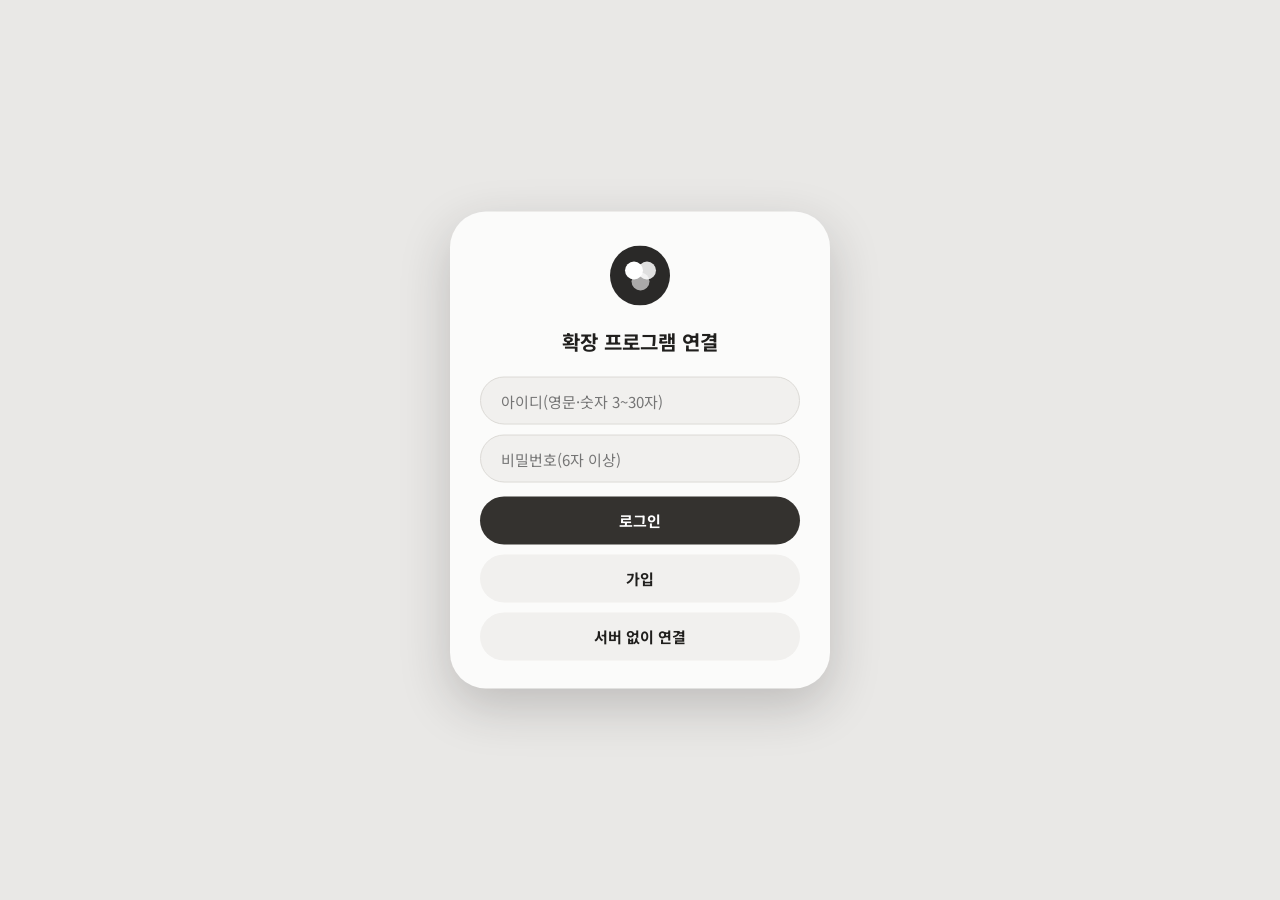
==== commit 0f235434: "test" ====
--- a/sns-web/index.html
+++ b/sns-web/index.html
@@ -113,6 +113,19 @@
   </div>
 </div>
 
+<div id="gmModal" class="modal-back" role="dialog" aria-modal="true" aria-labelledby="gmTitle" hidden>
+  <div class="modal">
+    <button id="gmX" class="x" type="button" aria-label="닫기">×</button>
+    <h2 id="gmTitle">묶음 수정</h2>
+    <label class="hint" for="gmSel">수정할 묶음</label>
+    <select id="gmSel"></select>
+    <label class="hint" for="gmName">새 이름</label>
+    <input id="gmName" type="text" maxlength="30" autocomplete="off" placeholder="새 묶음 이름">
+    <p id="gmErr" class="error" hidden></p>
+    <div class="foot"><button id="gmCancel" type="button">취소</button><button id="gmOk" class="primary" type="button">저장</button></div>
+  </div>
+</div>
+
 <div id="rmModal" class="modal-back" role="dialog" aria-modal="true" aria-labelledby="rmTitle" hidden>
   <div class="modal">
     <button id="rmX" class="x" type="button" aria-label="닫기">×</button>
@@ -142,6 +155,7 @@
           <input id="acctPw" type="password" placeholder="비밀번호(6자 이상)" aria-label="비밀번호" autocomplete="current-password" required minlength="6">
           <button class="primary" type="submit">로그인</button>
           <button id="acctSignup" type="button">가입</button>
+          <button id="acctLocal" type="button" title="서버(Vercel)에 접속하지 않고 이 브라우저와 확장만 연결합니다. 다른 기기 동기화는 되지 않습니다.">서버 없이 연결</button>
         </form>
         <div id="acctUser" class="row" hidden><span id="acctWho" class="hint"></span><button id="acctOut" type="button">로그아웃</button></div>
         <p id="acctMsg" class="hint" hidden></p>
@@ -160,7 +174,7 @@
       <div id="ptAdd" hidden>
       <div class="row tgroup-row"><input id="tgroup" type="text" maxlength="30" placeholder="묶음 이름 (선택, 예: 취요남)" aria-label="묶음 이름" autocomplete="off"></div>
       <form id="addForm" class="row" hidden>
-        <select id="tplatform" aria-label="플랫폼"><option value="youtube">유튜브</option><option value="x">X</option><option value="instagram">인스타그램</option></select>
+        <select id="tplatform" aria-label="플랫폼"><option value="youtube">유튜브</option><option value="x">X</option><option value="instagram">인스타</option></select>
         <input id="thandle" type="text" placeholder="이름 검색(Enter) · @계정 · 주소(메인 주소 = 내 피드)" aria-label="계정" autocomplete="off">
         <button type="submit">추가</button>
         <button id="searchBtn" type="button">이름으로 검색</button>
@@ -172,6 +186,7 @@
       <p id="addError" class="error" hidden></p>
       <div id="tracked" class="chips"></div>
       <div id="selBar" class="selbar" aria-label="선택한 계정" aria-live="polite"></div>
+      <div id="gChips" class="gchips2" hidden></div>
       <div id="manageBottom" class="manage-bottom">
       <form id="daysForm" class="row">
         <select id="dDays" aria-label="계정별 가져올 기간"><option value="0">기본(맨 위 기간)</option><option value="7">7일</option><option value="14">14일</option><option value="30">30일</option><option value="60">60일</option></select>
@@ -182,8 +197,9 @@
       </form>
       <form id="groupForm" class="row">
         <input id="gName" type="text" maxlength="30" placeholder="묶음 이름 (비우면 해제)" aria-label="묶음 이름" autocomplete="off">
+        <button id="gRename" type="button" title="묶음 이름을 고칩니다">묶음 수정</button>
+        <button id="gClear" type="button" title="선택한 계정의 묶음을 없앱니다">묶음 해제</button>
         <button type="submit">묶기</button>
-        <button id="gClear" type="button" title="선택한 계정의 묶음을 없앱니다">묶음 해제</button>
       </form>
       </div>
       </div>
--- a/sns-web/bento.css
+++ b/sns-web/bento.css
@@ -377,7 +377,7 @@
 html[data-design="bento"] #connectPanel #acctForm input:focus{border-color:var(--accent);background:var(--card)}
 html[data-design="bento"] #connectPanel #acctForm button{height:48px;border-radius:999px;font-size:15px;font-weight:700;border:0}
 html[data-design="bento"] #connectPanel #acctForm button.primary{background:var(--accent);color:var(--accent-fg);margin-top:4px}
-html[data-design="bento"] #connectPanel #acctForm #acctSignup{background:var(--soft);color:var(--fg)}
+html[data-design="bento"] #connectPanel #acctForm #acctSignup,html[data-design="bento"] #connectPanel #acctForm #acctLocal{background:var(--soft);color:var(--fg)}
 html[data-design="bento"] #connectPanel #acctMsg{text-align:center;margin:8px 0 0}
 
 /* 설정·관리 화면: 바깥 aside가 그림자를 잘라 모서리 색이 달라 보이던 문제 → 잘림 해제(스크롤은 카드 안에서) */
@@ -645,7 +645,7 @@
   html[data-design="bento"] .media-grid > .sec{padding-top:10px !important}
 }
 @media (min-width:861px){
-  html[data-design="bento"] #vbar.idle i{opacity:.55;pointer-events:none;cursor:default}
+  html[data-design="bento"] #vbar.idle i{pointer-events:none;cursor:default}
 }
 @media (min-width:861px){
   html[data-design="bento"] #setPanel:not([hidden]),html[data-design="bento"] #trackPanel:not([hidden]){padding-right:56px;box-sizing:border-box}
@@ -1126,8 +1126,8 @@
 /* 설정/추적 화면에서도 팀 카드가 같은 자리(맨 위 줄)에 뜨게: 점 버튼 알약 왼쪽 */
 html[data-design="bento"] .infocard.info2{display:none}
 @media (min-width:861px){
-  html[data-design="bento"] body:has(#trackPanel:not([hidden])) .infocard.info2{display:flex;position:absolute;top:10px;right:250px;width:230px;grid-column:auto;grid-row:auto;margin:0;z-index:3}
-  html[data-design="bento"] body:has(#trackPanel:not([hidden])) header .sbox{width:calc(100% - 240px)}
+  html[data-design="bento"] body:has(#trackPanel:not([hidden])) .infocard.info2{display:flex;position:absolute;top:10px;right:10px;width:230px;grid-column:auto;grid-row:auto;margin:0;z-index:3}
+  html[data-design="bento"] body:has(#trackPanel:not([hidden])) header .toolbar{display:none !important}
 }
 
 /* 설정: 별도 화면이 아니라 모달로 */
@@ -1166,3 +1166,64 @@
 
 
 
+
+
+/* 모든 사람 카드: 창이 충분히 높아 현재 작업 카드가 더 안 늘어날 때는, 남는 세로 공간을 모든 사람 카드가 채워 빈 여백이 없게 */
+@media (min-width:861px) and (min-height:980px){
+  html[data-design="bento"] .layout:not(:has(#trackPanel:not([hidden]))){grid-template-rows:auto minmax(272px,1fr) 222px !important}
+  html[data-design="bento"] #sidePeople:not([hidden]){align-self:stretch !important;max-height:none !important}
+}
+
+/* 계정(매체) 보기: 계정 머리글과 글 카드 사이 여백 */
+html[data-design="bento"] #grid .sec > .sec-head{margin-bottom:12px !important}
+
+/* 검색 결과처럼 카드가 많이 나오는 격자: 높이가 고정된 칸 안에서 줄 높이가 눌려 얇은 띠가 되지 않게 */
+html[data-design="bento"] #grid.cards{grid-auto-rows:max-content;align-content:start}
+
+/* 검색 결과: 이미 추가한 계정은 '제거' 버튼 */
+html[data-design="bento"] .res button.rm{color:var(--danger)}
+
+/* 카드가 많아도 화면 밖 카드는 그리지 않게(렌더 부담 감소) */
+html[data-design="bento"] #grid.cards > .card{content-visibility:auto;contain-intrinsic-size:auto 250px}
+
+/* 렉 줄이기: 큰 섹션마다 걸린 배경 블러(backdrop-filter)는 스크롤·검색 때 매우 무거워 끄고, 대신 배경을 조금 더 진하게 */
+html[data-design="bento"] #grid .sec{-webkit-backdrop-filter:none !important;backdrop-filter:none !important;background:rgba(255,255,255,.66)}
+html[data-design="bento"][data-theme="dark"] #grid .sec{background:rgba(34,34,32,.85)}
+
+/* 묶음 고르기 칩(이름 변경용) */
+html[data-design="bento"] .gchips2{display:flex;flex-wrap:wrap;align-items:center;gap:6px;margin:0 0 8px}
+html[data-design="bento"] .gchips2[hidden]{display:none}
+html[data-design="bento"] .gchips2 .gl{font-size:12px;color:var(--muted);margin-right:4px}
+html[data-design="bento"] .gchips2 .gc{display:inline-flex;align-items:center;gap:6px;height:30px;padding:0 12px;border:0;border-radius:999px;background:var(--soft);color:var(--fg);font-size:12.5px;font-weight:600;cursor:pointer}
+html[data-design="bento"] .gchips2 .gc i{font-style:normal;font-size:11px;color:var(--muted);font-weight:500}
+html[data-design="bento"] .gchips2 .gc:hover{background:var(--line)}
+html[data-design="bento"] .gchips2 .gc.on{background:var(--accent);color:var(--accent-fg)}
+html[data-design="bento"] .gchips2 .gc.on i{color:inherit;opacity:.7}
+html[data-design="bento"] #gRename.armed{background:var(--accent);color:var(--accent-fg)}
+
+/* 렉 줄이기(2): 카드마다 달린 뱃지 배경 블러 제거, 섹션·카드를 화면 밖에서는 그리지 않게(content-visibility), 큰 그림자 단순화 */
+html[data-design="bento"] .media-grid .card .badge{-webkit-backdrop-filter:none !important;backdrop-filter:none !important;background:rgba(255,255,255,.92) !important}
+html[data-design="bento"] #grid.sections > .sec,html[data-design="bento"] #grid > .sections > .sec,html[data-design="bento"] #grid > .sec{content-visibility:auto;contain-intrinsic-size:auto 420px}
+html[data-design="bento"] #grid .sec .card{contain:layout paint style}
+html[data-design="bento"] #grid .sec{box-shadow:0 2px 10px rgba(40,38,35,.06) !important}
+html[data-design="bento"][data-theme="dark"] #grid .sec{box-shadow:0 2px 10px rgba(0,0,0,.3) !important}
+html[data-design="bento"] #grid .card img{content-visibility:auto}
+html[data-design="bento"] #grid .card,html[data-design="bento"] .media-grid .card{cursor:pointer}
+/* 뱃지 배경: 다크 모드에서는 어두운 색(앞서 흰색으로 고정돼 튀던 것 수정) */
+html[data-design="bento"][data-theme="dark"] .media-grid .card .badge{background:var(--soft) !important;color:var(--fg) !important}
+
+/* 섹션 안의 안쪽 .sec(줄 래퍼)는 배경·그림자·테두리를 칠하지 않습니다: 바깥 섹션 위에 한 번 더 겹쳐 칠해져 카드 모서리 바깥에 네모난 색 차이가 보이던 것 수정 */
+html[data-design="bento"] #grid .sec .sec{background:transparent !important;box-shadow:none !important;border-color:transparent !important;-webkit-backdrop-filter:none !important;backdrop-filter:none !important}
+
+/* 라이트 모드: 카드가 바탕과 거의 같은 흰색이라 구분이 안 되던 것 — 카드는 흰색 + 옅은 테두리·그림자, 섹션 바탕은 살짝 어둡게 */
+html[data-design="bento"]:not([data-theme="dark"]) #grid .sec{background:rgba(244,243,241,.75) !important}
+html[data-design="bento"]:not([data-theme="dark"]) #grid .sec .card{background:#fcfcfc !important;box-shadow:0 1px 3px rgba(40,38,35,.12),0 0 0 1px rgba(40,38,35,.06) !important}
+html[data-design="bento"]:not([data-theme="dark"]) #grid .sec .sec{background:transparent !important}
+
+/* 라이트 모드: 섹션 테두리를 조금 더 진하게 */
+html[data-design="bento"]:not([data-theme="dark"]) #grid > .sec,html[data-design="bento"]:not([data-theme="dark"]) #grid.sections > .sec,html[data-design="bento"]:not([data-theme="dark"]) #grid > .sections > .sec{border:1px solid rgba(40,38,35,.16) !important}
+html[data-design="bento"] .platlink{cursor:pointer;border-radius:6px;padding:0 1px;transition:color .12s}
+html[data-design="bento"] .platlink:hover,html[data-design="bento"] .platlink:focus-visible{color:var(--fg);text-decoration:underline;text-underline-offset:3px;outline:0}
+
+/* 라이트 모드: 큰 패널(#grid) 바탕을 순백색으로(카드·뱃지 흰색과 동일) */
+html[data-design="bento"]:not([data-theme="dark"]) #grid{background:#fcfcfc !important}
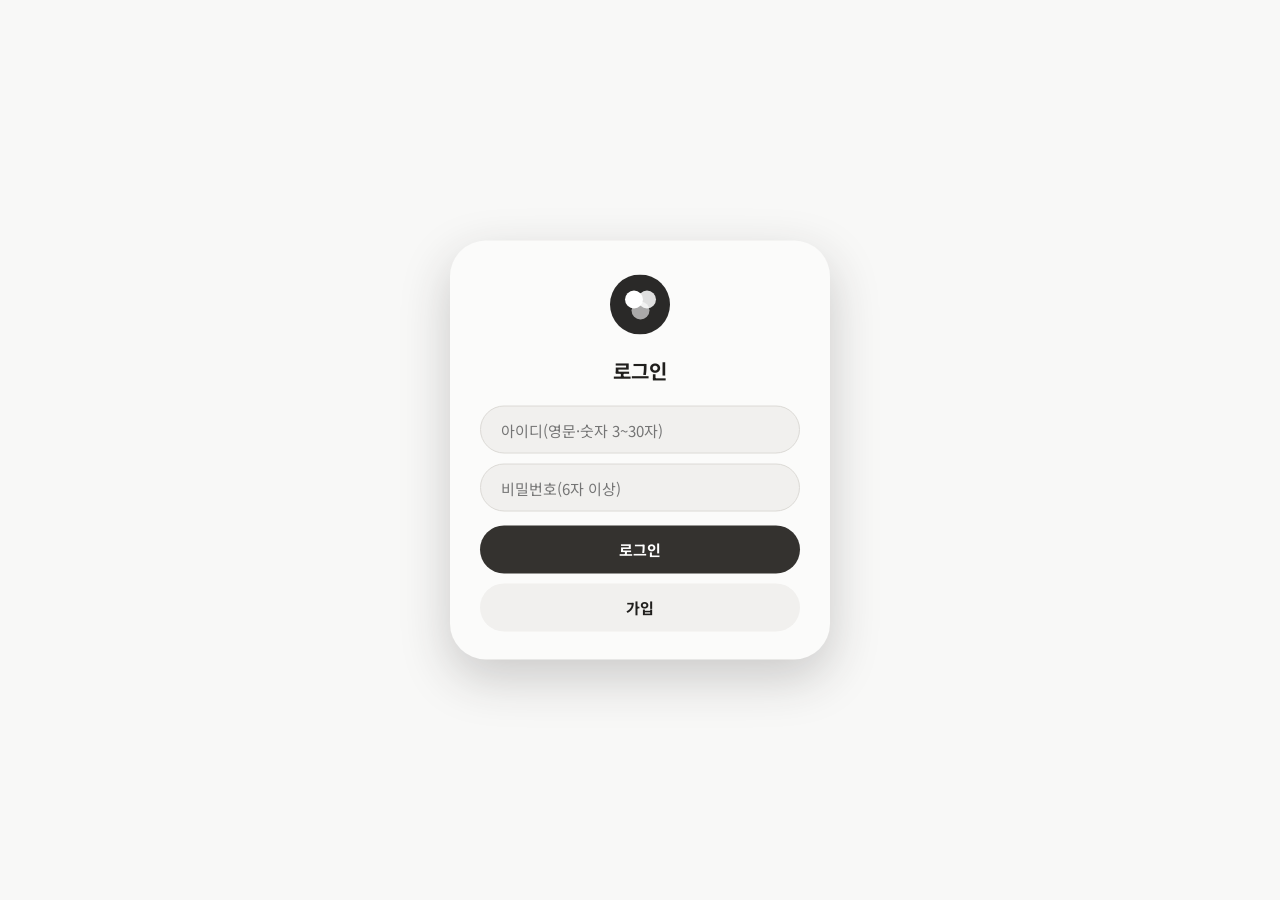
==== commit 969d158f: "test" ====
--- a/sns-web/index.html
+++ b/sns-web/index.html
@@ -8,32 +8,35 @@
 <title>SNS 모아보기</title>
 <meta name="claude:viewport-fit-sides" content="cover">
 <link rel="stylesheet" href="https://fonts.googleapis.com/css2?family=Noto+Sans+KR:wght@400;500;700&family=IBM+Plex+Mono:wght@400;500&display=swap">
-<link rel="stylesheet" href="style.css">
-<link rel="stylesheet" href="bento.css">
+<script>try{if(localStorage.getItem("snsSess"))document.documentElement.classList.add("has-sess")}catch(e){}</script>
+<link rel="stylesheet" href="style.css?v=417">
+<link rel="stylesheet" href="bento.css?v=417">
+
 
 <header>
   <div id="infoCard2" class="infocard info2"></div>
   <div class="toolbar">
     <div id="loginBar" class="loginbar" hidden></div>
-    <button id="checkNow" class="primary refreshbtn" type="button" aria-label="지금 최신화" title="지금 최신화" hidden><svg viewBox="0 0 24 24" width="22" height="22" fill="none" stroke="currentColor" stroke-width="2.2" stroke-linecap="round" stroke-linejoin="round" aria-hidden="true"><path d="M20 11a8 8 0 0 0-14.3-4.6L4 8.5"/><path d="M4 4v4.5h4.5"/><path d="M4 13a8 8 0 0 0 14.3 4.6L20 15.5"/><path d="M20 20v-4.5h-4.5"/></svg><span id="dot" class="dot"></span></button>
+    <button id="checkNow" class="primary refreshbtn" type="button" aria-label="지금 최신화" title="지금 최신화" hidden><span id="dot" class="dot"></span></button>
   </div>
   <h1><img id="logoImg" src="logo.png" alt="SNS 모아보기" hidden onload="this.hidden=false" onerror="this.remove()"></h1>
   <div class="sbox">
     <button id="sScope" class="sscope" type="button" aria-haspopup="true" aria-expanded="false" aria-label="검색할 매체 설정" title="검색할 매체 설정"><span id="sScopeIcons" class="sicons"></span></button>
     <div id="sMenu" class="smenu" hidden></div>
-    <input id="q" type="search" placeholder="통합 검색 (제목·내용·작성자·매체·묶음)" aria-label="통합 검색">
+    <input id="q" type="search" placeholder="글 검색 · Enter로 계정 찾기 (이름·@아이디·프로필 주소)" aria-label="글 검색, Enter로 계정 찾기">
     <button id="sGo" class="sgo" type="button" aria-label="선택한 매체에서 계정 찾기" title="선택한 매체(인스타·X·유튜브)에서 계정 찾기 (Enter)" hidden><svg viewBox="0 0 24 24" width="18" height="18" fill="none" stroke="currentColor" stroke-width="2.2" stroke-linecap="round" aria-hidden="true"><circle cx="11" cy="11" r="6.5"/><path d="M16 16l4.5 4.5"/></svg></button>
     <div id="sResults" class="sresults" hidden></div>
   </div>
-  <button id="brand" class="brand" type="button" title="SNS 모아보기 · 홈으로" aria-label="SNS 모아보기 홈"><svg viewBox="0 0 56 56" aria-hidden="true"><circle cx="28" cy="28" r="28" fill="#2a2928"/><circle cx="21" cy="23" r="9" fill="#fff" fill-opacity=".95"/><circle cx="35" cy="23" r="9" fill="#fff" fill-opacity=".6"/><circle cx="28" cy="35" r="9" fill="#fff" fill-opacity=".35"/></svg></button>
+  <button id="brand" class="brand" type="button" title="SNS 모아보기 · 홈으로" aria-label="SNS 모아보기 홈"><svg viewBox="0 0 128 128" aria-hidden="true"><defs><linearGradient id="ouroBgG" gradientUnits="userSpaceOnUse" x1="20" y1="10" x2="108" y2="118"><stop offset="0" stop-color="#fff" stop-opacity=".10"/><stop offset="1" stop-color="#000" stop-opacity=".14"/></linearGradient><linearGradient id="ouroSnG" gradientUnits="userSpaceOnUse" x1="30" y1="20" x2="100" y2="110"><stop offset="0" stop-color="#fff" stop-opacity=".0"/><stop offset="1" stop-color="#000" stop-opacity=".16"/></linearGradient></defs><circle cx="64" cy="64" r="64" style="fill:var(--ouro-bg,var(--accent))"/><circle cx="64" cy="64" r="64" fill="url(#ouroBgG)"/><path d="M107.33,56.36 L107.40,56.77 L107.47,57.18 L107.53,57.60 L107.59,58.01 L107.64,58.42 L107.70,58.84 L107.74,59.25 L107.79,59.67 L107.83,60.08 L107.86,60.50 L107.89,60.91 L107.92,61.33 L107.94,61.75 L107.96,62.16 L107.98,62.58 L107.99,63.00 L108.00,63.41 L108.00,63.83 L108.00,64.25 L107.99,64.67 L107.99,65.08 L107.97,65.50 L107.96,65.92 L107.94,66.33 L107.91,66.75 L107.89,67.17 L107.85,67.58 L107.82,68.00 L107.78,68.41 L107.73,68.83 L107.69,69.24 L107.63,69.66 L107.58,70.07 L107.52,70.48 L107.46,70.90 L107.39,71.31 L107.32,71.72 L107.24,72.13 L107.16,72.54 L107.08,72.95 L106.99,73.36 L106.90,73.76 L106.81,74.17 L106.71,74.58 L106.61,74.98 L106.50,75.38 L106.39,75.79 L106.28,76.19 L106.16,76.59 L106.04,76.99 L105.91,77.38 L105.79,77.78 L105.65,78.18 L105.52,78.57 L105.38,78.96 L105.23,79.36 L105.09,79.75 L104.93,80.14 L104.78,80.52 L104.62,80.91 L104.46,81.29 L104.29,81.68 L104.12,82.06 L103.95,82.44 L103.77,82.82 L103.59,83.19 L103.41,83.57 L103.22,83.94 L103.03,84.31 L102.84,84.68 L102.64,85.05 L102.44,85.41 L102.23,85.78 L102.03,86.14 L101.81,86.50 L101.60,86.85 L101.38,87.21 L101.16,87.56 L100.93,87.91 L100.71,88.26 L100.47,88.61 L100.24,88.96 L100.00,89.30 L99.76,89.64 L99.51,89.98 L99.27,90.31 L99.01,90.65 L98.76,90.98 L98.50,91.30 L98.24,91.63 L97.98,91.95 L97.71,92.27 L97.44,92.59 L97.17,92.91 L96.89,93.22 L96.62,93.53 L96.33,93.84 L96.05,94.15 L95.76,94.45 L95.47,94.75 L95.18,95.05 L94.88,95.34 L94.59,95.63 L94.28,95.92 L93.98,96.21 L93.67,96.49 L93.36,96.77 L93.05,97.05 L92.74,97.32 L92.42,97.59 L92.10,97.86 L91.78,98.12 L91.45,98.39 L91.13,98.64 L90.80,98.90 L90.46,99.15 L90.13,99.40 L89.79,99.65 L89.45,99.89 L89.11,100.13 L88.77,100.37 L88.42,100.60 L88.07,100.83 L87.72,101.06 L87.37,101.28 L87.02,101.50 L86.66,101.72 L86.30,101.93 L85.94,102.14 L85.58,102.35 L85.21,102.55 L84.85,102.75 L84.48,102.94 L84.11,103.14 L83.74,103.33 L83.36,103.51 L82.99,103.69 L82.61,103.87 L82.23,104.05 L81.85,104.22 L81.47,104.38 L81.08,104.55 L80.70,104.71 L80.31,104.86 L79.92,105.02 L79.53,105.17 L79.14,105.31 L78.75,105.45 L78.36,105.59 L77.96,105.73 L77.57,105.86 L77.17,105.98 L76.77,106.11 L76.37,106.23 L75.97,106.34 L75.57,106.45 L75.16,106.56 L74.76,106.66 L74.35,106.76 L73.95,106.86 L73.54,106.95 L73.13,107.04 L72.72,107.13 L72.32,107.21 L71.91,107.28 L71.49,107.36 L71.08,107.43 L70.67,107.49 L70.26,107.55 L69.84,107.61 L69.43,107.66 L69.02,107.71 L68.60,107.76 L68.19,107.80 L67.77,107.84 L67.36,107.87 L66.94,107.90 L66.52,107.93 L66.11,107.95 L65.69,107.97 L65.27,107.98 L64.85,107.99 L64.44,108.00 L64.02,108.00 L63.60,108.00 L63.19,107.99 L62.77,107.98 L62.35,107.97 L61.93,107.95 L61.52,107.93 L61.10,107.90 L60.69,107.87 L60.27,107.84 L59.85,107.80 L59.44,107.76 L59.02,107.72 L58.61,107.67 L58.20,107.62 L57.78,107.56 L57.37,107.50 L56.96,107.43 L56.55,107.36 L56.14,107.29 L55.73,107.21 L55.32,107.13 L54.91,107.05 L54.50,106.96 L54.09,106.87 L53.69,106.77 L53.28,106.67 L52.88,106.57 L52.47,106.46 L52.07,106.35 L51.67,106.24 L51.27,106.12 L50.87,106.00 L50.47,105.87 L50.08,105.74 L49.68,105.61 L49.29,105.47 L48.90,105.33 L48.50,105.18 L48.11,105.03 L47.73,104.88 L47.34,104.72 L46.95,104.56 L46.57,104.40 L46.19,104.23 L45.81,104.06 L45.43,103.89 L45.05,103.71 L44.67,103.53 L44.30,103.34 L43.93,103.16 L43.56,102.96 L43.19,102.77 L42.82,102.57 L42.46,102.37 L42.10,102.16 L41.73,101.95 L41.38,101.74 L41.02,101.52 L40.66,101.30 L40.31,101.08 L39.96,100.85 L39.61,100.62 L39.27,100.39 L38.92,100.15 L38.58,99.91 L38.24,99.67 L37.90,99.43 L37.57,99.18 L37.24,98.92 L36.91,98.67 L36.58,98.41 L36.25,98.15 L35.93,97.88 L35.61,97.62 L35.29,97.35 L34.98,97.07 L34.67,96.80 L34.36,96.52 L34.05,96.23 L33.75,95.95 L33.44,95.66 L33.15,95.37 L32.85,95.07 L32.56,94.78 L32.27,94.48 L31.98,94.18 L31.69,93.87 L31.41,93.56 L31.13,93.25 L30.86,92.94 L30.58,92.62 L30.31,92.31 L30.05,91.99 L29.78,91.66 L29.52,91.34 L29.26,91.01 L29.01,90.68 L28.76,90.34 L28.51,90.01 L28.27,89.67 L28.02,89.33 L27.78,88.99 L27.55,88.64 L27.32,88.30 L27.09,87.95 L26.86,87.60 L26.64,87.24 L26.42,86.89 L26.21,86.53 L26.00,86.17 L25.79,85.81 L25.58,85.45 L25.38,85.08 L25.18,84.72 L24.99,84.35 L24.80,83.98 L24.61,83.60 L24.42,83.23 L24.24,82.85 L24.07,82.47 L23.89,82.09 L23.72,81.71 L23.56,81.33 L23.39,80.95 L23.24,80.56 L23.08,80.17 L22.93,79.78 L22.78,79.39 L22.64,79.00 L22.50,78.61 L22.36,78.22 L22.23,77.82 L22.10,77.42 L21.97,77.03 L21.85,76.63 L21.73,76.23 L21.62,75.83 L21.51,75.42 L21.40,75.02 L21.30,74.61 L21.20,74.21 L21.11,73.80 L21.01,73.40 L20.93,72.99 L20.84,72.58 L20.77,72.17 L20.69,71.76 L20.62,71.35 L20.55,70.94 L20.49,70.52 L20.43,70.11 L20.37,69.70 L20.32,69.28 L20.27,68.87 L20.23,68.45 L20.19,68.04 L20.15,67.62 L20.12,67.21 L20.09,66.79 L20.06,66.37 L20.04,65.96 L20.03,65.54 L20.01,65.12 L20.01,64.71 L20.00,64.29 L20.00,63.87 L20.00,63.45 L20.01,63.04 L20.02,62.62 L20.04,62.20 L20.06,61.79 L20.08,61.37 L20.11,60.95 L20.14,60.54 L20.17,60.12 L20.21,59.71 L20.25,59.29 L20.30,58.88 L20.35,58.46 L20.40,58.05 L20.46,57.64 L20.53,57.22 L20.59,56.81 L20.66,56.40 L20.74,55.99 L20.81,55.58 L20.90,55.17 L20.98,54.76 L21.07,54.35 L21.16,53.95 L21.26,53.54 L21.36,53.14 L21.47,52.73 L21.58,52.33 L21.69,51.93 L21.80,51.53 L21.92,51.13 L22.05,50.73 L22.18,50.33 L22.31,49.94 L22.44,49.54 L22.58,49.15 L22.72,48.76 L22.87,48.37 L23.02,47.98 L23.18,47.59 L23.33,47.20 L23.49,46.82 L23.66,46.43 L23.83,46.05 L24.00,45.67 L24.17,45.29 L24.35,44.92 L24.54,44.54 L24.72,44.17 L24.91,43.80 L25.11,43.43 L25.30,43.06 L25.50,42.69 L25.71,42.33 L25.91,41.97 L26.12,41.61 L26.34,41.25 L26.56,40.89 L26.78,40.54 L27.00,40.19 L27.23,39.84 L27.46,39.49 L27.69,39.14 L27.93,38.80 L28.17,38.46 L28.42,38.12 L28.66,37.78 L28.91,37.45 L29.17,37.12 L29.42,36.79 L29.68,36.46 L29.94,36.14 L30.21,35.82 L30.48,35.50 L30.75,35.18 L31.03,34.87 L31.30,34.56 L31.58,34.25 L31.87,33.94 L32.15,33.64 L32.44,33.34 L32.74,33.04 L33.03,32.74 L33.33,32.45 L33.63,32.16 L33.93,31.88 L34.24,31.59 L34.55,31.31 L34.86,31.03 L35.17,30.76 L35.49,30.49 L35.81,30.22 L36.13,29.95 L36.45,29.69 L36.78,29.43 L37.11,29.17 L37.44,28.92 L37.77,28.67 L38.11,28.42 L38.45,28.18 L38.79,27.94 L39.13,27.70 L39.48,27.47 L39.83,27.24 L40.18,27.01 L40.53,26.78 L40.88,26.56 L41.24,26.35 L41.60,26.13 L41.96,25.92 L42.32,25.71 L42.68,25.51 L43.05,25.31 L43.42,25.11 L43.79,24.92 L44.16,24.73 L44.53,24.54 L44.91,24.36 L45.28,24.18 L45.66,24.00 L46.04,23.83 L46.42,23.66 L46.81,23.50 L47.19,23.34 L47.58,23.18 L47.96,23.03 L48.35,22.88 L48.74,22.73 L49.14,22.59 L49.53,22.45 L49.92,22.31 L50.32,22.18 L50.72,22.05 L51.12,21.93 L51.52,21.81 L51.92,21.69 L52.32,21.58 L52.72,21.47 L53.12,21.37 L53.53,21.26 L53.94,21.17 L54.34,21.07 L54.75,20.98 L55.16,20.90 L55.57,20.82 L55.98,20.74 L56.39,20.66 L56.80,20.59 L57.21,20.53 L57.62,20.46 L58.04,20.41 L58.45,20.35 L58.86,20.30 L59.28,20.25 L59.69,20.21 L60.11,20.17 L60.52,20.14 L60.94,20.11 L61.36,20.08 L61.77,20.06 L62.19,20.04 L62.61,20.02 L63.02,20.01 L63.44,20.00 L63.86,20.00 L64.28,20.00 L64.69,20.01 L65.11,20.01 L65.53,20.03 L65.94,20.04 L66.36,20.06 L66.78,20.09 L67.19,20.12 L67.61,20.15 L68.03,20.18 L68.44,20.22 L68.86,20.27 L69.27,20.32 L69.68,20.37 L70.10,20.42 L70.51,20.48 L70.92,20.55 L71.34,20.62 L71.75,20.69 L72.16,20.76 L72.57,20.84 L72.98,20.93 L73.38,21.01 L73.79,21.10 L74.20,21.20 L74.60,21.30 L75.01,21.40 L75.41,21.51 L75.81,21.62 L76.21,21.73 L76.61,21.85 L77.01,21.97 L77.41,22.09 L77.81,22.22 L78.20,22.36 L78.60,22.49 L78.99,22.63 L79.38,22.78 L79.77,22.92 L80.16,23.08 L80.55,23.23 L80.93,23.39 L81.32,23.55 L81.70,23.72 L82.08,23.89 L82.46,24.06 L82.84,24.24 L83.22,24.42 L83.59,24.60 L83.96,24.79 L84.34,24.98 L84.70,25.18 L85.07,25.37 L85.44,25.58 L85.80,25.78 L86.16,25.99 L86.52,26.20 L86.88,26.42 L87.23,26.63 L87.59,26.86 L87.94,27.08 L88.29,27.31 L88.63,27.54 L88.98,27.78 L89.32,28.02 L89.66,28.26 L90.00,28.50 L90.33,28.75 L90.67,29.00 L91.00,29.26 L91.33,29.51 L91.65,29.77 L91.98,30.04 L92.30,30.31 L92.61,30.58 L92.93,30.85 L93.24,31.12 L93.55,31.40 L93.86,31.68 L94.17,31.97 L94.47,32.26 L94.77,32.55 L95.07,32.84 L95.36,33.14 L95.65,33.44 L80.54,48.02 L80.39,47.87 L80.24,47.71 L80.08,47.56 L79.93,47.41 L79.77,47.26 L79.61,47.11 L79.45,46.96 L79.29,46.81 L79.12,46.67 L78.96,46.53 L78.79,46.39 L78.62,46.25 L78.45,46.11 L78.28,45.97 L78.11,45.84 L77.94,45.71 L77.77,45.57 L77.59,45.44 L77.41,45.32 L77.24,45.19 L77.06,45.07 L76.88,44.94 L76.70,44.82 L76.51,44.70 L76.33,44.58 L76.14,44.47 L75.96,44.35 L75.77,44.24 L75.58,44.13 L75.40,44.02 L75.21,43.91 L75.01,43.81 L74.82,43.71 L74.63,43.60 L74.44,43.50 L74.24,43.41 L74.05,43.31 L73.85,43.22 L73.65,43.12 L73.45,43.03 L73.25,42.94 L73.05,42.86 L72.85,42.77 L72.65,42.69 L72.45,42.61 L72.24,42.53 L72.04,42.45 L71.84,42.38 L71.63,42.30 L71.42,42.23 L71.22,42.16 L71.01,42.09 L70.80,42.03 L70.59,41.97 L70.38,41.90 L70.17,41.84 L69.96,41.79 L69.75,41.73 L69.54,41.68 L69.33,41.63 L69.12,41.58 L68.90,41.53 L68.69,41.48 L68.48,41.44 L68.26,41.40 L68.05,41.36 L67.83,41.32 L67.62,41.29 L67.40,41.25 L67.19,41.22 L66.97,41.19 L66.76,41.17 L66.54,41.14 L66.32,41.12 L66.10,41.10 L65.89,41.08 L65.67,41.06 L65.45,41.05 L65.23,41.03 L65.02,41.02 L64.80,41.01 L64.58,41.01 L64.36,41.00 L64.14,41.00 L63.93,41.00 L63.71,41.00 L63.49,41.01 L63.27,41.01 L63.05,41.02 L62.84,41.03 L62.62,41.04 L62.40,41.06 L62.18,41.07 L61.97,41.09 L61.75,41.11 L61.53,41.13 L61.32,41.16 L61.10,41.18 L60.88,41.21 L60.67,41.24 L60.45,41.28 L60.24,41.31 L60.02,41.35 L59.81,41.39 L59.59,41.43 L59.38,41.47 L59.16,41.51 L58.95,41.56 L58.74,41.61 L58.53,41.66 L58.32,41.71 L58.10,41.77 L57.89,41.83 L57.68,41.88 L57.47,41.95 L57.27,42.01 L57.06,42.07 L56.85,42.14 L56.64,42.21 L56.44,42.28 L56.23,42.35 L56.03,42.43 L55.82,42.50 L55.62,42.58 L55.42,42.66 L55.21,42.74 L55.01,42.83 L54.81,42.92 L54.61,43.00 L54.41,43.09 L54.22,43.18 L54.02,43.28 L53.82,43.37 L53.63,43.47 L53.43,43.57 L53.24,43.67 L53.05,43.78 L52.86,43.88 L52.67,43.99 L52.48,44.09 L52.29,44.20 L52.10,44.32 L51.92,44.43 L51.73,44.55 L51.55,44.66 L51.36,44.78 L51.18,44.90 L51.00,45.03 L50.82,45.15 L50.64,45.28 L50.47,45.40 L50.29,45.53 L50.12,45.66 L49.94,45.80 L49.77,45.93 L49.60,46.07 L49.43,46.20 L49.26,46.34 L49.10,46.48 L48.93,46.62 L48.77,46.77 L48.60,46.91 L48.44,47.06 L48.28,47.21 L48.12,47.36 L47.97,47.51 L47.81,47.66 L47.66,47.82 L47.50,47.97 L47.35,48.13 L47.20,48.29 L47.06,48.45 L46.91,48.61 L46.76,48.77 L46.62,48.94 L46.48,49.10 L46.34,49.27 L46.20,49.44 L46.06,49.61 L45.93,49.78 L45.79,49.95 L45.66,50.12 L45.53,50.30 L45.40,50.47 L45.27,50.65 L45.15,50.83 L45.02,51.01 L44.90,51.19 L44.78,51.37 L44.66,51.55 L44.54,51.74 L44.43,51.92 L44.31,52.11 L44.20,52.29 L44.09,52.48 L43.98,52.67 L43.88,52.86 L43.77,53.05 L43.67,53.25 L43.57,53.44 L43.47,53.63 L43.37,53.83 L43.28,54.02 L43.18,54.22 L43.09,54.42 L43.00,54.62 L42.91,54.82 L42.83,55.02 L42.74,55.22 L42.66,55.42 L42.58,55.62 L42.50,55.83 L42.42,56.03 L42.35,56.24 L42.28,56.44 L42.21,56.65 L42.14,56.86 L42.07,57.06 L42.01,57.27 L41.94,57.48 L41.88,57.69 L41.82,57.90 L41.77,58.11 L41.71,58.32 L41.66,58.53 L41.61,58.75 L41.56,58.96 L41.51,59.17 L41.47,59.38 L41.43,59.60 L41.38,59.81 L41.35,60.03 L41.31,60.24 L41.27,60.46 L41.24,60.67 L41.21,60.89 L41.18,61.11 L41.16,61.32 L41.13,61.54 L41.11,61.76 L41.09,61.97 L41.07,62.19 L41.06,62.41 L41.04,62.63 L41.03,62.84 L41.02,63.06 L41.01,63.28 L41.01,63.50 L41.00,63.71 L41.00,63.93 L41.00,64.15 L41.00,64.37 L41.01,64.59 L41.01,64.81 L41.02,65.02 L41.03,65.24 L41.05,65.46 L41.06,65.68 L41.08,65.89 L41.10,66.11 L41.12,66.33 L41.14,66.55 L41.17,66.76 L41.19,66.98 L41.22,67.19 L41.25,67.41 L41.29,67.63 L41.32,67.84 L41.36,68.06 L41.40,68.27 L41.44,68.48 L41.48,68.70 L41.53,68.91 L41.58,69.12 L41.63,69.34 L41.68,69.55 L41.73,69.76 L41.79,69.97 L41.85,70.18 L41.91,70.39 L41.97,70.60 L42.03,70.81 L42.10,71.02 L42.16,71.22 L42.23,71.43 L42.30,71.64 L42.38,71.84 L42.45,72.05 L42.53,72.25 L42.61,72.45 L42.69,72.66 L42.77,72.86 L42.86,73.06 L42.95,73.26 L43.03,73.46 L43.13,73.66 L43.22,73.85 L43.31,74.05 L43.41,74.25 L43.51,74.44 L43.61,74.64 L43.71,74.83 L43.81,75.02 L43.92,75.21 L44.02,75.40 L44.13,75.59 L44.24,75.78 L44.36,75.96 L44.47,76.15 L44.59,76.34 L44.71,76.52 L44.83,76.70 L44.95,76.88 L45.07,77.06 L45.19,77.24 L45.32,77.42 L45.45,77.60 L45.58,77.77 L45.71,77.95 L45.84,78.12 L45.98,78.29 L46.11,78.46 L46.25,78.63 L46.39,78.80 L46.53,78.96 L46.68,79.13 L46.82,79.29 L46.97,79.45 L47.11,79.61 L47.26,79.77 L47.41,79.93 L47.56,80.09 L47.72,80.24 L47.87,80.40 L48.03,80.55 L48.19,80.70 L48.34,80.85 L48.50,81.00 L48.67,81.14 L48.83,81.29 L48.99,81.43 L49.16,81.57 L49.33,81.71 L49.50,81.85 L49.67,81.99 L49.84,82.12 L50.01,82.26 L50.18,82.39 L50.36,82.52 L50.54,82.65 L50.71,82.77 L50.89,82.90 L51.07,83.02 L51.25,83.14 L51.43,83.26 L51.62,83.38 L51.80,83.50 L51.99,83.61 L52.17,83.73 L52.36,83.84 L52.55,83.95 L52.74,84.06 L52.93,84.16 L53.12,84.27 L53.31,84.38 L53.50,84.48 L53.69,84.59 L53.89,84.69 L54.08,84.79 L54.27,84.89 L54.47,84.99 L54.66,85.09 L54.86,85.19 L55.06,85.29 L55.25,85.38 L55.45,85.48 L55.65,85.57 L55.85,85.66 L56.05,85.75 L56.25,85.85 L56.45,85.94 L56.65,86.02 L56.86,86.11 L57.06,86.20 L57.26,86.28 L57.47,86.37 L57.68,86.45 L57.88,86.54 L58.09,86.62 L58.30,86.70 L58.51,86.78 L58.72,86.86 L58.93,86.93 L59.14,87.01 L59.35,87.09 L59.57,87.16 L59.78,87.23 L59.99,87.30 L60.21,87.38 L60.43,87.44 L60.64,87.51 L60.86,87.58 L61.08,87.65 L61.30,87.71 L61.52,87.78 L61.74,87.84 L61.97,87.90 L62.19,87.96 L62.41,88.02 L62.64,88.08 L62.87,88.13 L63.09,88.19 L63.32,88.24 L63.55,88.29 L63.78,88.34 L64.01,88.39 L64.24,88.44 L64.48,88.49 L64.71,88.54 L64.94,88.58 L65.18,88.62 L65.42,88.66 L65.65,88.70 L65.89,88.74 L66.13,88.78 L66.37,88.82 L66.61,88.85 L66.86,88.88 L67.10,88.91 L67.34,88.94 L67.59,88.97 L67.83,89.00 L68.08,89.02 L68.33,89.04 L68.58,89.07 L68.83,89.08 L69.08,89.10 L69.33,89.12 L69.58,89.13 L69.84,89.15 L70.09,89.16 L70.35,89.16 L70.60,89.17 L70.86,89.18 L71.12,89.18 L71.38,89.18 L71.64,89.18 L71.90,89.18 L72.16,89.17 L72.42,89.17 L72.68,89.16 L72.95,89.15 L73.21,89.14 L73.48,89.12 L73.75,89.10 L74.01,89.09 L74.28,89.06 L74.55,89.04 L74.82,89.02 L75.09,88.99 L75.36,88.96 L75.63,88.93 L75.91,88.89 L76.18,88.86 L76.45,88.82 L76.73,88.78 L77.00,88.73 L77.28,88.69 L77.56,88.64 L77.83,88.59 L78.11,88.53 L78.39,88.48 L78.67,88.42 L78.95,88.36 L79.23,88.29 L79.51,88.23 L79.79,88.16 L80.07,88.09 L80.35,88.01 L80.64,87.94 L80.92,87.86 L81.20,87.78 L81.49,87.69 L81.77,87.60 L82.05,87.51 L82.34,87.42 L82.62,87.32 L82.91,87.23 L83.19,87.12 L83.48,87.02 L83.76,86.91 L84.05,86.80 L84.33,86.69 L84.62,86.57 L84.90,86.45 L85.19,86.33 L85.47,86.21 L85.76,86.08 L86.04,85.95 L86.33,85.81 L86.61,85.68 L86.90,85.54 L87.18,85.39 L87.47,85.25 L87.75,85.10 L88.03,84.95 L88.32,84.79 L88.60,84.63 L88.88,84.47 L89.16,84.30 L89.44,84.14 L89.72,83.96 L90.00,83.79 L90.28,83.61 L90.56,83.43 L90.84,83.24 L91.12,83.06 L91.40,82.87 L91.67,82.67 L91.95,82.47 L92.22,82.27 L92.49,82.07 L92.77,81.86 L93.04,81.65 L93.31,81.44 L93.58,81.22 L93.84,81.00 L94.11,80.77 L94.38,80.55 L94.64,80.31 L94.90,80.08 L95.16,79.84 L95.42,79.60 L95.68,79.36 L95.94,79.11 L96.20,78.86 L96.45,78.60 L96.70,78.35 L96.95,78.09 L97.20,77.82 L97.45,77.55 L97.70,77.28 L97.94,77.01 L98.18,76.73 L98.42,76.45 L98.66,76.16 L98.89,75.88 L99.13,75.59 L99.36,75.29 L99.59,74.99 L99.82,74.69 L100.04,74.39 L100.27,74.08 L100.49,73.77 L100.70,73.46 L100.92,73.14 L101.13,72.82 L101.35,72.50 L101.55,72.17 L101.76,71.84 L101.96,71.51 L102.16,71.17 L102.36,70.84 L102.55,70.49 L102.75,70.15 L102.94,69.80 L103.12,69.45 L103.30,69.10 L103.49,68.74 L103.66,68.38 L103.84,68.02 L104.01,67.65 L104.17,67.28 L104.34,66.91 L104.50,66.54 L104.66,66.16 L104.81,65.78 L104.96,65.40 L105.11,65.01 L105.25,64.62 L105.39,64.23 L105.53,63.84 L105.66,63.44 L105.79,63.05 L105.92,62.65 L106.04,62.24 L106.16,61.84 L106.27,61.43 L106.38,61.02 L106.49,60.61 L106.59,60.19 L106.69,59.77 L106.79,59.35 L106.88,58.93 L106.96,58.51 L107.05,58.08 L107.12,57.66 L107.20,57.23 L107.27,56.79 L107.33,56.36Z" style="fill:var(--ouro-fg,var(--accent-fg))"/><circle cx="88.10" cy="40.73" r="10.5" style="fill:var(--ouro-fg,var(--accent-fg))"/><path d="M107.33,56.36 L107.40,56.77 L107.47,57.18 L107.53,57.60 L107.59,58.01 L107.64,58.42 L107.70,58.84 L107.74,59.25 L107.79,59.67 L107.83,60.08 L107.86,60.50 L107.89,60.91 L107.92,61.33 L107.94,61.75 L107.96,62.16 L107.98,62.58 L107.99,63.00 L108.00,63.41 L108.00,63.83 L108.00,64.25 L107.99,64.67 L107.99,65.08 L107.97,65.50 L107.96,65.92 L107.94,66.33 L107.91,66.75 L107.89,67.17 L107.85,67.58 L107.82,68.00 L107.78,68.41 L107.73,68.83 L107.69,69.24 L107.63,69.66 L107.58,70.07 L107.52,70.48 L107.46,70.90 L107.39,71.31 L107.32,71.72 L107.24,72.13 L107.16,72.54 L107.08,72.95 L106.99,73.36 L106.90,73.76 L106.81,74.17 L106.71,74.58 L106.61,74.98 L106.50,75.38 L106.39,75.79 L106.28,76.19 L106.16,76.59 L106.04,76.99 L105.91,77.38 L105.79,77.78 L105.65,78.18 L105.52,78.57 L105.38,78.96 L105.23,79.36 L105.09,79.75 L104.93,80.14 L104.78,80.52 L104.62,80.91 L104.46,81.29 L104.29,81.68 L104.12,82.06 L103.95,82.44 L103.77,82.82 L103.59,83.19 L103.41,83.57 L103.22,83.94 L103.03,84.31 L102.84,84.68 L102.64,85.05 L102.44,85.41 L102.23,85.78 L102.03,86.14 L101.81,86.50 L101.60,86.85 L101.38,87.21 L101.16,87.56 L100.93,87.91 L100.71,88.26 L100.47,88.61 L100.24,88.96 L100.00,89.30 L99.76,89.64 L99.51,89.98 L99.27,90.31 L99.01,90.65 L98.76,90.98 L98.50,91.30 L98.24,91.63 L97.98,91.95 L97.71,92.27 L97.44,92.59 L97.17,92.91 L96.89,93.22 L96.62,93.53 L96.33,93.84 L96.05,94.15 L95.76,94.45 L95.47,94.75 L95.18,95.05 L94.88,95.34 L94.59,95.63 L94.28,95.92 L93.98,96.21 L93.67,96.49 L93.36,96.77 L93.05,97.05 L92.74,97.32 L92.42,97.59 L92.10,97.86 L91.78,98.12 L91.45,98.39 L91.13,98.64 L90.80,98.90 L90.46,99.15 L90.13,99.40 L89.79,99.65 L89.45,99.89 L89.11,100.13 L88.77,100.37 L88.42,100.60 L88.07,100.83 L87.72,101.06 L87.37,101.28 L87.02,101.50 L86.66,101.72 L86.30,101.93 L85.94,102.14 L85.58,102.35 L85.21,102.55 L84.85,102.75 L84.48,102.94 L84.11,103.14 L83.74,103.33 L83.36,103.51 L82.99,103.69 L82.61,103.87 L82.23,104.05 L81.85,104.22 L81.47,104.38 L81.08,104.55 L80.70,104.71 L80.31,104.86 L79.92,105.02 L79.53,105.17 L79.14,105.31 L78.75,105.45 L78.36,105.59 L77.96,105.73 L77.57,105.86 L77.17,105.98 L76.77,106.11 L76.37,106.23 L75.97,106.34 L75.57,106.45 L75.16,106.56 L74.76,106.66 L74.35,106.76 L73.95,106.86 L73.54,106.95 L73.13,107.04 L72.72,107.13 L72.32,107.21 L71.91,107.28 L71.49,107.36 L71.08,107.43 L70.67,107.49 L70.26,107.55 L69.84,107.61 L69.43,107.66 L69.02,107.71 L68.60,107.76 L68.19,107.80 L67.77,107.84 L67.36,107.87 L66.94,107.90 L66.52,107.93 L66.11,107.95 L65.69,107.97 L65.27,107.98 L64.85,107.99 L64.44,108.00 L64.02,108.00 L63.60,108.00 L63.19,107.99 L62.77,107.98 L62.35,107.97 L61.93,107.95 L61.52,107.93 L61.10,107.90 L60.69,107.87 L60.27,107.84 L59.85,107.80 L59.44,107.76 L59.02,107.72 L58.61,107.67 L58.20,107.62 L57.78,107.56 L57.37,107.50 L56.96,107.43 L56.55,107.36 L56.14,107.29 L55.73,107.21 L55.32,107.13 L54.91,107.05 L54.50,106.96 L54.09,106.87 L53.69,106.77 L53.28,106.67 L52.88,106.57 L52.47,106.46 L52.07,106.35 L51.67,106.24 L51.27,106.12 L50.87,106.00 L50.47,105.87 L50.08,105.74 L49.68,105.61 L49.29,105.47 L48.90,105.33 L48.50,105.18 L48.11,105.03 L47.73,104.88 L47.34,104.72 L46.95,104.56 L46.57,104.40 L46.19,104.23 L45.81,104.06 L45.43,103.89 L45.05,103.71 L44.67,103.53 L44.30,103.34 L43.93,103.16 L43.56,102.96 L43.19,102.77 L42.82,102.57 L42.46,102.37 L42.10,102.16 L41.73,101.95 L41.38,101.74 L41.02,101.52 L40.66,101.30 L40.31,101.08 L39.96,100.85 L39.61,100.62 L39.27,100.39 L38.92,100.15 L38.58,99.91 L38.24,99.67 L37.90,99.43 L37.57,99.18 L37.24,98.92 L36.91,98.67 L36.58,98.41 L36.25,98.15 L35.93,97.88 L35.61,97.62 L35.29,97.35 L34.98,97.07 L34.67,96.80 L34.36,96.52 L34.05,96.23 L33.75,95.95 L33.44,95.66 L33.15,95.37 L32.85,95.07 L32.56,94.78 L32.27,94.48 L31.98,94.18 L31.69,93.87 L31.41,93.56 L31.13,93.25 L30.86,92.94 L30.58,92.62 L30.31,92.31 L30.05,91.99 L29.78,91.66 L29.52,91.34 L29.26,91.01 L29.01,90.68 L28.76,90.34 L28.51,90.01 L28.27,89.67 L28.02,89.33 L27.78,88.99 L27.55,88.64 L27.32,88.30 L27.09,87.95 L26.86,87.60 L26.64,87.24 L26.42,86.89 L26.21,86.53 L26.00,86.17 L25.79,85.81 L25.58,85.45 L25.38,85.08 L25.18,84.72 L24.99,84.35 L24.80,83.98 L24.61,83.60 L24.42,83.23 L24.24,82.85 L24.07,82.47 L23.89,82.09 L23.72,81.71 L23.56,81.33 L23.39,80.95 L23.24,80.56 L23.08,80.17 L22.93,79.78 L22.78,79.39 L22.64,79.00 L22.50,78.61 L22.36,78.22 L22.23,77.82 L22.10,77.42 L21.97,77.03 L21.85,76.63 L21.73,76.23 L21.62,75.83 L21.51,75.42 L21.40,75.02 L21.30,74.61 L21.20,74.21 L21.11,73.80 L21.01,73.40 L20.93,72.99 L20.84,72.58 L20.77,72.17 L20.69,71.76 L20.62,71.35 L20.55,70.94 L20.49,70.52 L20.43,70.11 L20.37,69.70 L20.32,69.28 L20.27,68.87 L20.23,68.45 L20.19,68.04 L20.15,67.62 L20.12,67.21 L20.09,66.79 L20.06,66.37 L20.04,65.96 L20.03,65.54 L20.01,65.12 L20.01,64.71 L20.00,64.29 L20.00,63.87 L20.00,63.45 L20.01,63.04 L20.02,62.62 L20.04,62.20 L20.06,61.79 L20.08,61.37 L20.11,60.95 L20.14,60.54 L20.17,60.12 L20.21,59.71 L20.25,59.29 L20.30,58.88 L20.35,58.46 L20.40,58.05 L20.46,57.64 L20.53,57.22 L20.59,56.81 L20.66,56.40 L20.74,55.99 L20.81,55.58 L20.90,55.17 L20.98,54.76 L21.07,54.35 L21.16,53.95 L21.26,53.54 L21.36,53.14 L21.47,52.73 L21.58,52.33 L21.69,51.93 L21.80,51.53 L21.92,51.13 L22.05,50.73 L22.18,50.33 L22.31,49.94 L22.44,49.54 L22.58,49.15 L22.72,48.76 L22.87,48.37 L23.02,47.98 L23.18,47.59 L23.33,47.20 L23.49,46.82 L23.66,46.43 L23.83,46.05 L24.00,45.67 L24.17,45.29 L24.35,44.92 L24.54,44.54 L24.72,44.17 L24.91,43.80 L25.11,43.43 L25.30,43.06 L25.50,42.69 L25.71,42.33 L25.91,41.97 L26.12,41.61 L26.34,41.25 L26.56,40.89 L26.78,40.54 L27.00,40.19 L27.23,39.84 L27.46,39.49 L27.69,39.14 L27.93,38.80 L28.17,38.46 L28.42,38.12 L28.66,37.78 L28.91,37.45 L29.17,37.12 L29.42,36.79 L29.68,36.46 L29.94,36.14 L30.21,35.82 L30.48,35.50 L30.75,35.18 L31.03,34.87 L31.30,34.56 L31.58,34.25 L31.87,33.94 L32.15,33.64 L32.44,33.34 L32.74,33.04 L33.03,32.74 L33.33,32.45 L33.63,32.16 L33.93,31.88 L34.24,31.59 L34.55,31.31 L34.86,31.03 L35.17,30.76 L35.49,30.49 L35.81,30.22 L36.13,29.95 L36.45,29.69 L36.78,29.43 L37.11,29.17 L37.44,28.92 L37.77,28.67 L38.11,28.42 L38.45,28.18 L38.79,27.94 L39.13,27.70 L39.48,27.47 L39.83,27.24 L40.18,27.01 L40.53,26.78 L40.88,26.56 L41.24,26.35 L41.60,26.13 L41.96,25.92 L42.32,25.71 L42.68,25.51 L43.05,25.31 L43.42,25.11 L43.79,24.92 L44.16,24.73 L44.53,24.54 L44.91,24.36 L45.28,24.18 L45.66,24.00 L46.04,23.83 L46.42,23.66 L46.81,23.50 L47.19,23.34 L47.58,23.18 L47.96,23.03 L48.35,22.88 L48.74,22.73 L49.14,22.59 L49.53,22.45 L49.92,22.31 L50.32,22.18 L50.72,22.05 L51.12,21.93 L51.52,21.81 L51.92,21.69 L52.32,21.58 L52.72,21.47 L53.12,21.37 L53.53,21.26 L53.94,21.17 L54.34,21.07 L54.75,20.98 L55.16,20.90 L55.57,20.82 L55.98,20.74 L56.39,20.66 L56.80,20.59 L57.21,20.53 L57.62,20.46 L58.04,20.41 L58.45,20.35 L58.86,20.30 L59.28,20.25 L59.69,20.21 L60.11,20.17 L60.52,20.14 L60.94,20.11 L61.36,20.08 L61.77,20.06 L62.19,20.04 L62.61,20.02 L63.02,20.01 L63.44,20.00 L63.86,20.00 L64.28,20.00 L64.69,20.01 L65.11,20.01 L65.53,20.03 L65.94,20.04 L66.36,20.06 L66.78,20.09 L67.19,20.12 L67.61,20.15 L68.03,20.18 L68.44,20.22 L68.86,20.27 L69.27,20.32 L69.68,20.37 L70.10,20.42 L70.51,20.48 L70.92,20.55 L71.34,20.62 L71.75,20.69 L72.16,20.76 L72.57,20.84 L72.98,20.93 L73.38,21.01 L73.79,21.10 L74.20,21.20 L74.60,21.30 L75.01,21.40 L75.41,21.51 L75.81,21.62 L76.21,21.73 L76.61,21.85 L77.01,21.97 L77.41,22.09 L77.81,22.22 L78.20,22.36 L78.60,22.49 L78.99,22.63 L79.38,22.78 L79.77,22.92 L80.16,23.08 L80.55,23.23 L80.93,23.39 L81.32,23.55 L81.70,23.72 L82.08,23.89 L82.46,24.06 L82.84,24.24 L83.22,24.42 L83.59,24.60 L83.96,24.79 L84.34,24.98 L84.70,25.18 L85.07,25.37 L85.44,25.58 L85.80,25.78 L86.16,25.99 L86.52,26.20 L86.88,26.42 L87.23,26.63 L87.59,26.86 L87.94,27.08 L88.29,27.31 L88.63,27.54 L88.98,27.78 L89.32,28.02 L89.66,28.26 L90.00,28.50 L90.33,28.75 L90.67,29.00 L91.00,29.26 L91.33,29.51 L91.65,29.77 L91.98,30.04 L92.30,30.31 L92.61,30.58 L92.93,30.85 L93.24,31.12 L93.55,31.40 L93.86,31.68 L94.17,31.97 L94.47,32.26 L94.77,32.55 L95.07,32.84 L95.36,33.14 L95.65,33.44 L80.54,48.02 L80.39,47.87 L80.24,47.71 L80.08,47.56 L79.93,47.41 L79.77,47.26 L79.61,47.11 L79.45,46.96 L79.29,46.81 L79.12,46.67 L78.96,46.53 L78.79,46.39 L78.62,46.25 L78.45,46.11 L78.28,45.97 L78.11,45.84 L77.94,45.71 L77.77,45.57 L77.59,45.44 L77.41,45.32 L77.24,45.19 L77.06,45.07 L76.88,44.94 L76.70,44.82 L76.51,44.70 L76.33,44.58 L76.14,44.47 L75.96,44.35 L75.77,44.24 L75.58,44.13 L75.40,44.02 L75.21,43.91 L75.01,43.81 L74.82,43.71 L74.63,43.60 L74.44,43.50 L74.24,43.41 L74.05,43.31 L73.85,43.22 L73.65,43.12 L73.45,43.03 L73.25,42.94 L73.05,42.86 L72.85,42.77 L72.65,42.69 L72.45,42.61 L72.24,42.53 L72.04,42.45 L71.84,42.38 L71.63,42.30 L71.42,42.23 L71.22,42.16 L71.01,42.09 L70.80,42.03 L70.59,41.97 L70.38,41.90 L70.17,41.84 L69.96,41.79 L69.75,41.73 L69.54,41.68 L69.33,41.63 L69.12,41.58 L68.90,41.53 L68.69,41.48 L68.48,41.44 L68.26,41.40 L68.05,41.36 L67.83,41.32 L67.62,41.29 L67.40,41.25 L67.19,41.22 L66.97,41.19 L66.76,41.17 L66.54,41.14 L66.32,41.12 L66.10,41.10 L65.89,41.08 L65.67,41.06 L65.45,41.05 L65.23,41.03 L65.02,41.02 L64.80,41.01 L64.58,41.01 L64.36,41.00 L64.14,41.00 L63.93,41.00 L63.71,41.00 L63.49,41.01 L63.27,41.01 L63.05,41.02 L62.84,41.03 L62.62,41.04 L62.40,41.06 L62.18,41.07 L61.97,41.09 L61.75,41.11 L61.53,41.13 L61.32,41.16 L61.10,41.18 L60.88,41.21 L60.67,41.24 L60.45,41.28 L60.24,41.31 L60.02,41.35 L59.81,41.39 L59.59,41.43 L59.38,41.47 L59.16,41.51 L58.95,41.56 L58.74,41.61 L58.53,41.66 L58.32,41.71 L58.10,41.77 L57.89,41.83 L57.68,41.88 L57.47,41.95 L57.27,42.01 L57.06,42.07 L56.85,42.14 L56.64,42.21 L56.44,42.28 L56.23,42.35 L56.03,42.43 L55.82,42.50 L55.62,42.58 L55.42,42.66 L55.21,42.74 L55.01,42.83 L54.81,42.92 L54.61,43.00 L54.41,43.09 L54.22,43.18 L54.02,43.28 L53.82,43.37 L53.63,43.47 L53.43,43.57 L53.24,43.67 L53.05,43.78 L52.86,43.88 L52.67,43.99 L52.48,44.09 L52.29,44.20 L52.10,44.32 L51.92,44.43 L51.73,44.55 L51.55,44.66 L51.36,44.78 L51.18,44.90 L51.00,45.03 L50.82,45.15 L50.64,45.28 L50.47,45.40 L50.29,45.53 L50.12,45.66 L49.94,45.80 L49.77,45.93 L49.60,46.07 L49.43,46.20 L49.26,46.34 L49.10,46.48 L48.93,46.62 L48.77,46.77 L48.60,46.91 L48.44,47.06 L48.28,47.21 L48.12,47.36 L47.97,47.51 L47.81,47.66 L47.66,47.82 L47.50,47.97 L47.35,48.13 L47.20,48.29 L47.06,48.45 L46.91,48.61 L46.76,48.77 L46.62,48.94 L46.48,49.10 L46.34,49.27 L46.20,49.44 L46.06,49.61 L45.93,49.78 L45.79,49.95 L45.66,50.12 L45.53,50.30 L45.40,50.47 L45.27,50.65 L45.15,50.83 L45.02,51.01 L44.90,51.19 L44.78,51.37 L44.66,51.55 L44.54,51.74 L44.43,51.92 L44.31,52.11 L44.20,52.29 L44.09,52.48 L43.98,52.67 L43.88,52.86 L43.77,53.05 L43.67,53.25 L43.57,53.44 L43.47,53.63 L43.37,53.83 L43.28,54.02 L43.18,54.22 L43.09,54.42 L43.00,54.62 L42.91,54.82 L42.83,55.02 L42.74,55.22 L42.66,55.42 L42.58,55.62 L42.50,55.83 L42.42,56.03 L42.35,56.24 L42.28,56.44 L42.21,56.65 L42.14,56.86 L42.07,57.06 L42.01,57.27 L41.94,57.48 L41.88,57.69 L41.82,57.90 L41.77,58.11 L41.71,58.32 L41.66,58.53 L41.61,58.75 L41.56,58.96 L41.51,59.17 L41.47,59.38 L41.43,59.60 L41.38,59.81 L41.35,60.03 L41.31,60.24 L41.27,60.46 L41.24,60.67 L41.21,60.89 L41.18,61.11 L41.16,61.32 L41.13,61.54 L41.11,61.76 L41.09,61.97 L41.07,62.19 L41.06,62.41 L41.04,62.63 L41.03,62.84 L41.02,63.06 L41.01,63.28 L41.01,63.50 L41.00,63.71 L41.00,63.93 L41.00,64.15 L41.00,64.37 L41.01,64.59 L41.01,64.81 L41.02,65.02 L41.03,65.24 L41.05,65.46 L41.06,65.68 L41.08,65.89 L41.10,66.11 L41.12,66.33 L41.14,66.55 L41.17,66.76 L41.19,66.98 L41.22,67.19 L41.25,67.41 L41.29,67.63 L41.32,67.84 L41.36,68.06 L41.40,68.27 L41.44,68.48 L41.48,68.70 L41.53,68.91 L41.58,69.12 L41.63,69.34 L41.68,69.55 L41.73,69.76 L41.79,69.97 L41.85,70.18 L41.91,70.39 L41.97,70.60 L42.03,70.81 L42.10,71.02 L42.16,71.22 L42.23,71.43 L42.30,71.64 L42.38,71.84 L42.45,72.05 L42.53,72.25 L42.61,72.45 L42.69,72.66 L42.77,72.86 L42.86,73.06 L42.95,73.26 L43.03,73.46 L43.13,73.66 L43.22,73.85 L43.31,74.05 L43.41,74.25 L43.51,74.44 L43.61,74.64 L43.71,74.83 L43.81,75.02 L43.92,75.21 L44.02,75.40 L44.13,75.59 L44.24,75.78 L44.36,75.96 L44.47,76.15 L44.59,76.34 L44.71,76.52 L44.83,76.70 L44.95,76.88 L45.07,77.06 L45.19,77.24 L45.32,77.42 L45.45,77.60 L45.58,77.77 L45.71,77.95 L45.84,78.12 L45.98,78.29 L46.11,78.46 L46.25,78.63 L46.39,78.80 L46.53,78.96 L46.68,79.13 L46.82,79.29 L46.97,79.45 L47.11,79.61 L47.26,79.77 L47.41,79.93 L47.56,80.09 L47.72,80.24 L47.87,80.40 L48.03,80.55 L48.19,80.70 L48.34,80.85 L48.50,81.00 L48.67,81.14 L48.83,81.29 L48.99,81.43 L49.16,81.57 L49.33,81.71 L49.50,81.85 L49.67,81.99 L49.84,82.12 L50.01,82.26 L50.18,82.39 L50.36,82.52 L50.54,82.65 L50.71,82.77 L50.89,82.90 L51.07,83.02 L51.25,83.14 L51.43,83.26 L51.62,83.38 L51.80,83.50 L51.99,83.61 L52.17,83.73 L52.36,83.84 L52.55,83.95 L52.74,84.06 L52.93,84.16 L53.12,84.27 L53.31,84.38 L53.50,84.48 L53.69,84.59 L53.89,84.69 L54.08,84.79 L54.27,84.89 L54.47,84.99 L54.66,85.09 L54.86,85.19 L55.06,85.29 L55.25,85.38 L55.45,85.48 L55.65,85.57 L55.85,85.66 L56.05,85.75 L56.25,85.85 L56.45,85.94 L56.65,86.02 L56.86,86.11 L57.06,86.20 L57.26,86.28 L57.47,86.37 L57.68,86.45 L57.88,86.54 L58.09,86.62 L58.30,86.70 L58.51,86.78 L58.72,86.86 L58.93,86.93 L59.14,87.01 L59.35,87.09 L59.57,87.16 L59.78,87.23 L59.99,87.30 L60.21,87.38 L60.43,87.44 L60.64,87.51 L60.86,87.58 L61.08,87.65 L61.30,87.71 L61.52,87.78 L61.74,87.84 L61.97,87.90 L62.19,87.96 L62.41,88.02 L62.64,88.08 L62.87,88.13 L63.09,88.19 L63.32,88.24 L63.55,88.29 L63.78,88.34 L64.01,88.39 L64.24,88.44 L64.48,88.49 L64.71,88.54 L64.94,88.58 L65.18,88.62 L65.42,88.66 L65.65,88.70 L65.89,88.74 L66.13,88.78 L66.37,88.82 L66.61,88.85 L66.86,88.88 L67.10,88.91 L67.34,88.94 L67.59,88.97 L67.83,89.00 L68.08,89.02 L68.33,89.04 L68.58,89.07 L68.83,89.08 L69.08,89.10 L69.33,89.12 L69.58,89.13 L69.84,89.15 L70.09,89.16 L70.35,89.16 L70.60,89.17 L70.86,89.18 L71.12,89.18 L71.38,89.18 L71.64,89.18 L71.90,89.18 L72.16,89.17 L72.42,89.17 L72.68,89.16 L72.95,89.15 L73.21,89.14 L73.48,89.12 L73.75,89.10 L74.01,89.09 L74.28,89.06 L74.55,89.04 L74.82,89.02 L75.09,88.99 L75.36,88.96 L75.63,88.93 L75.91,88.89 L76.18,88.86 L76.45,88.82 L76.73,88.78 L77.00,88.73 L77.28,88.69 L77.56,88.64 L77.83,88.59 L78.11,88.53 L78.39,88.48 L78.67,88.42 L78.95,88.36 L79.23,88.29 L79.51,88.23 L79.79,88.16 L80.07,88.09 L80.35,88.01 L80.64,87.94 L80.92,87.86 L81.20,87.78 L81.49,87.69 L81.77,87.60 L82.05,87.51 L82.34,87.42 L82.62,87.32 L82.91,87.23 L83.19,87.12 L83.48,87.02 L83.76,86.91 L84.05,86.80 L84.33,86.69 L84.62,86.57 L84.90,86.45 L85.19,86.33 L85.47,86.21 L85.76,86.08 L86.04,85.95 L86.33,85.81 L86.61,85.68 L86.90,85.54 L87.18,85.39 L87.47,85.25 L87.75,85.10 L88.03,84.95 L88.32,84.79 L88.60,84.63 L88.88,84.47 L89.16,84.30 L89.44,84.14 L89.72,83.96 L90.00,83.79 L90.28,83.61 L90.56,83.43 L90.84,83.24 L91.12,83.06 L91.40,82.87 L91.67,82.67 L91.95,82.47 L92.22,82.27 L92.49,82.07 L92.77,81.86 L93.04,81.65 L93.31,81.44 L93.58,81.22 L93.84,81.00 L94.11,80.77 L94.38,80.55 L94.64,80.31 L94.90,80.08 L95.16,79.84 L95.42,79.60 L95.68,79.36 L95.94,79.11 L96.20,78.86 L96.45,78.60 L96.70,78.35 L96.95,78.09 L97.20,77.82 L97.45,77.55 L97.70,77.28 L97.94,77.01 L98.18,76.73 L98.42,76.45 L98.66,76.16 L98.89,75.88 L99.13,75.59 L99.36,75.29 L99.59,74.99 L99.82,74.69 L100.04,74.39 L100.27,74.08 L100.49,73.77 L100.70,73.46 L100.92,73.14 L101.13,72.82 L101.35,72.50 L101.55,72.17 L101.76,71.84 L101.96,71.51 L102.16,71.17 L102.36,70.84 L102.55,70.49 L102.75,70.15 L102.94,69.80 L103.12,69.45 L103.30,69.10 L103.49,68.74 L103.66,68.38 L103.84,68.02 L104.01,67.65 L104.17,67.28 L104.34,66.91 L104.50,66.54 L104.66,66.16 L104.81,65.78 L104.96,65.40 L105.11,65.01 L105.25,64.62 L105.39,64.23 L105.53,63.84 L105.66,63.44 L105.79,63.05 L105.92,62.65 L106.04,62.24 L106.16,61.84 L106.27,61.43 L106.38,61.02 L106.49,60.61 L106.59,60.19 L106.69,59.77 L106.79,59.35 L106.88,58.93 L106.96,58.51 L107.05,58.08 L107.12,57.66 L107.20,57.23 L107.27,56.79 L107.33,56.36Z" fill="url(#ouroSnG)"/><circle cx="88.10" cy="40.73" r="10.5" fill="url(#ouroSnG)"/><circle cx="84.88" cy="37.80" r="2.9" style="fill:var(--ouro-bg,var(--accent))"/></svg></button>
   <button id="themeSwitch" class="themeswitch" type="button" role="switch" aria-checked="false" title="화이트/다크 모드 전환" aria-label="다크 모드">
-    <svg class="sw-day" viewBox="0 0 56 112" preserveAspectRatio="xMidYMid slice" aria-hidden="true"><defs><linearGradient id="swSky" x1="0" y1="0" x2="0" y2="1"><stop offset="0" stop-color="#5fb1f2"/><stop offset="1" stop-color="#bfe3fb"/></linearGradient></defs><rect width="56" height="112" fill="url(#swSky)"/><g fill="#ffffff"><circle cx="40" cy="62" r="13"/><circle cx="24" cy="76" r="15"/><circle cx="42" cy="88" r="16"/><circle cx="14" cy="98" r="14"/><circle cx="32" cy="104" r="14"/></g><g fill="#e3f2fd" opacity=".95"><circle cx="46" cy="50" r="9"/><circle cx="50" cy="72" r="9"/></g></svg>
+    <svg class="sw-day" viewBox="0 0 56 112" preserveAspectRatio="xMidYMid slice" aria-hidden="true"><defs><linearGradient id="swSky" x1="0" y1="0" x2="0" y2="1"><stop offset="0" stop-color="#9fcbee"/><stop offset="1" stop-color="#d9ecf9"/></linearGradient><linearGradient id="swCloud" gradientUnits="userSpaceOnUse" x1="0" y1="66" x2="0" y2="112"><stop offset="0" stop-color="#ffffff"/><stop offset=".55" stop-color="#f3f9fd"/><stop offset="1" stop-color="#cfe5f6"/></linearGradient></defs><rect width="56" height="112" fill="url(#swSky)"/><g fill="#ffffff" opacity=".6"><circle cx="42" cy="73" r="8"/><circle cx="28" cy="77" r="9"/><circle cx="51" cy="80" r="7"/></g><g fill="url(#swCloud)"><circle cx="9" cy="93" r="10"/><circle cx="21" cy="85" r="11"/><circle cx="35" cy="79" r="12.5"/><circle cx="47" cy="87" r="11"/><circle cx="14" cy="100" r="14"/><circle cx="30" cy="98" r="15"/><circle cx="48" cy="100" r="14"/><rect y="98" width="56" height="14"/></g></svg>
     <svg class="sw-night" viewBox="0 0 56 112" preserveAspectRatio="xMidYMid slice" aria-hidden="true"><rect width="56" height="112" fill="#1b1b1a"/><rect y="0" width="56" height="112" fill="#2c2c2a" opacity=".3" /><g fill="#fff" transform="translate(0 6)"><path opacity=".7" d="M37 7l2.4 6.6 6.6 2.4-6.6 2.4L37 25l-2.4-6.6L28 16l6.6-2.4z"/><path opacity=".55" d="M15 27l1.5 3.9 3.9 1.5-3.9 1.5L15 38l-1.5-4.1L9.6 32.4l3.9-1.5z"/><circle opacity=".5" cx="12" cy="11" r="1.1"/><circle opacity=".4" cx="47" cy="34" r="1.2"/><circle opacity=".35" cx="27" cy="38" r=".9"/><circle opacity=".3" cx="49" cy="8" r=".8"/></g></svg>
     <span class="knob"><span class="sun"></span><span class="moon"><i></i><i></i><i></i></span></span>
   </button>
   <nav class="navbtns" aria-label="화면 이동">
     <button id="navHome" class="navbtn on" type="button">홈</button>
     <button id="navFav" class="navbtn" type="button" title="즐겨찾기한 사람만 보기">즐겨찾기</button>
+    <button id="navCommunity" class="navbtn" type="button" title="커뮤니티" aria-label="커뮤니티">커뮤니티</button>
     <button id="navManage" class="navbtn" type="button" hidden>추적 계정 관리</button>
   </nav>
   <div class="acctwrap">
@@ -41,6 +44,7 @@
     <div id="acctMenu" class="acctmenu" role="menu" hidden>
       <div id="menuWho" class="menuwho"></div>
       <button id="themeBtn" type="button" role="menuitem">☾ 다크 모드</button>
+      <button id="navHelp" type="button" role="menuitem" title="사용 설명 다시 보기">설명</button>
       <button id="menuSettings" type="button" role="menuitem">계정 관리</button>
       <button id="clear" class="danger" type="button" role="menuitem">수집한 글 모두 삭제</button>
       <button id="connOut" type="button" role="menuitem">로그아웃</button>
@@ -48,16 +52,16 @@
   </div>
 </header>
 
-<span id="connText" hidden>확장 프로그램과 연결되지 않았습니다.</span>
-
-
-<div id="loginModal" class="modal-back" role="dialog" aria-modal="true" aria-labelledby="lmTitle" hidden>
-  <div class="modal">
-    <button id="lmX" class="x" type="button" aria-label="닫기">×</button>
-    <h2 id="lmTitle">로그인이 필요합니다</h2>
-    <p class="hint">로그인하지 않은 매체는 글을 가져올 수 없습니다. '로그인 하기'로 열리는 창에서 직접 로그인한 뒤 '다시 시도'를 눌러 주세요.</p>
-    <div id="lmList"></div>
-    <div class="foot"><button id="lmLater" type="button">나중에</button><button id="lmRetry" class="primary" type="button">다시 시도</button></div>
+<span id="connText" hidden>로그인하면 서버와 연결됩니다.</span>
+
+
+<div id="tour" hidden>
+  <div class="tour-hole"></div>
+  <div class="tour-tip" role="dialog" aria-live="polite" aria-labelledby="tourTitle">
+    <small class="tour-step"></small>
+    <b id="tourTitle" class="tour-title"></b>
+    <p class="tour-text"></p>
+    <div class="tour-foot"><button id="tourSkip" class="tour-skip" type="button">건너뛰기</button><span class="tour-dots"></span><button id="tourPrev" type="button">이전</button><button id="tourNext" class="primary" type="button">다음</button></div>
   </div>
 </div>
 
@@ -86,7 +90,7 @@
     </form>
     <div class="amsec">
       <b>계정 삭제</b>
-      <p class="hint">이 아이디와 서버에 저장된 글 목록·추적 계정·본 글 기록이 지워지고, 이 확장의 웹 연결도 해제됩니다. 확장에 모아 둔 글은 이 PC에 그대로 남습니다. 되돌릴 수 없습니다.</p>
+      <p class="hint">이 아이디와 서버에 저장된 추적 계정·설정·본 글 기록이 지워집니다. 되돌릴 수 없습니다.</p>
       <input id="delPw" type="password" placeholder="비밀번호 확인" aria-label="비밀번호 확인" autocomplete="current-password">
       <button id="delBtn" class="danger" type="button">계정 삭제</button>
       <p id="delMsg" class="hint" hidden></p>
@@ -94,33 +98,14 @@
   </div>
 </div>
 
-<div id="pausedModal" class="modal-back" role="dialog" aria-modal="true" aria-labelledby="pmTitle" hidden>
-  <div class="modal">
-    <h2 id="pmTitle">수집을 일시정지했습니다</h2>
-    <p>웹화면에서 벗어나 수집을 일시정지했습니다.</p>
-    <p class="hint">'이어서 수집'을 누르면 수집창이 앞으로 나와 이어서 수집합니다. '닫기'는 수집을 종료하고 수집창을 닫습니다(그때까지 모은 글은 남습니다).</p>
-    <div class="foot"><button id="pmClose" type="button">닫기</button><button id="pmResume" class="primary" type="button">이어서 수집</button></div>
-  </div>
-</div>
-
-<div id="closedModal" class="modal-back" role="dialog" aria-modal="true" aria-labelledby="cmTitle" hidden>
-  <div class="modal">
-    <button id="cmX" class="x" type="button" aria-label="닫기">×</button>
-    <h2 id="cmTitle">수집을 종료했습니다</h2>
-    <p>수집창을 닫아 수집을 종료합니다. 재시도 해주십시오.</p>
-    <p class="hint">그때까지 모은 글은 남아 있습니다.</p>
-    <div class="foot"><button id="cmClose" type="button">닫기</button><button id="cmRetry" class="primary" type="button">재시도</button></div>
-  </div>
-</div>
-
 <div id="gmModal" class="modal-back" role="dialog" aria-modal="true" aria-labelledby="gmTitle" hidden>
   <div class="modal">
     <button id="gmX" class="x" type="button" aria-label="닫기">×</button>
-    <h2 id="gmTitle">묶음 수정</h2>
-    <label class="hint" for="gmSel">수정할 묶음</label>
+    <h2 id="gmTitle">그룹 수정</h2>
+    <label class="hint" for="gmSel">수정할 그룹</label>
     <select id="gmSel"></select>
     <label class="hint" for="gmName">새 이름</label>
-    <input id="gmName" type="text" maxlength="30" autocomplete="off" placeholder="새 묶음 이름">
+    <input id="gmName" type="text" maxlength="30" autocomplete="off" placeholder="새 그룹 이름">
     <p id="gmErr" class="error" hidden></p>
     <div class="foot"><button id="gmCancel" type="button">취소</button><button id="gmOk" class="primary" type="button">저장</button></div>
   </div>
@@ -136,11 +121,20 @@
   </div>
 </div>
 
+<div id="dgModal" class="modal-back" role="dialog" aria-modal="true" aria-labelledby="dgTitle" hidden>
+  <div class="modal">
+    <button id="dgX" class="x" type="button" aria-label="닫기">×</button>
+    <h2 id="dgTitle">그룹을 삭제할까요?</h2>
+    <p class="hint"><b id="dgName"></b> 그룹이 삭제됩니다. 그룹 안의 계정은 추적 목록에 그대로 남아 있습니다.</p>
+    <div class="foot"><button id="dgCancel" type="button">취소</button><button id="dgOk" class="danger" type="button">삭제</button></div>
+  </div>
+</div>
+
 <div id="viewer" class="viewer-back" role="dialog" aria-modal="true" aria-label="글 보기" hidden>
   <button id="vPrev" class="vnav" type="button" aria-label="이전 글">‹</button>
   <button id="vNext" class="vnav" type="button" aria-label="다음 글">›</button>
   <div class="viewer">
-    <div class="vh"><b id="vTitle"></b><button id="vWin" type="button">새 크롬 창으로 열기</button><button id="vClose" type="button" aria-label="닫기">×</button></div>
+    <div class="vh"><b id="vTitle"></b><button id="vWin" type="button">새 창으로 열기</button><button id="vClose" type="button" aria-label="닫기">×</button></div>
     <div id="vBody" class="vb"></div>
   </div>
 </div>
@@ -148,14 +142,13 @@
 <div class="layout">
   <aside>
     <section class="panel" id="connectPanel">
-      <h2>확장 프로그램 연결</h2>
+      <h2>로그인</h2>
       <div id="acct" hidden>
         <form id="acctForm" class="row">
           <input id="acctEmail" type="text" placeholder="아이디(영문·숫자 3~30자)" aria-label="아이디" autocomplete="username" required minlength="3" maxlength="30">
           <input id="acctPw" type="password" placeholder="비밀번호(6자 이상)" aria-label="비밀번호" autocomplete="current-password" required minlength="6">
           <button class="primary" type="submit">로그인</button>
           <button id="acctSignup" type="button">가입</button>
-          <button id="acctLocal" type="button" title="서버(Vercel)에 접속하지 않고 이 브라우저와 확장만 연결합니다. 다른 기기 동기화는 되지 않습니다.">서버 없이 연결</button>
         </form>
         <div id="acctUser" class="row" hidden><span id="acctWho" class="hint"></span><button id="acctOut" type="button">로그아웃</button></div>
         <p id="acctMsg" class="hint" hidden></p>
@@ -163,45 +156,85 @@
     </section>
 
     <div id="setBack" hidden></div>
-    <section class="panel" id="setPanel" hidden role="dialog" aria-modal="true" aria-label="설정">
+    <section class="panel main-box" id="setPanel" hidden role="dialog" aria-modal="true" aria-label="설정">
       <button type="button" class="setx" id="setClose" aria-label="닫기">×</button>
       <h2>설정</h2>
       <div id="setBody" class="setbody"></div>
     </section>
 
-    <section class="panel" id="trackPanel" hidden>
-      <h2>추적 계정 관리</h2>
-      <div id="ptAdd" hidden>
-      <div class="row tgroup-row"><input id="tgroup" type="text" maxlength="30" placeholder="묶음 이름 (선택, 예: 취요남)" aria-label="묶음 이름" autocomplete="off"></div>
-      <form id="addForm" class="row" hidden>
-        <select id="tplatform" aria-label="플랫폼"><option value="youtube">유튜브</option><option value="x">X</option><option value="instagram">인스타</option></select>
-        <input id="thandle" type="text" placeholder="이름 검색(Enter) · @계정 · 주소(메인 주소 = 내 피드)" aria-label="계정" autocomplete="off">
-        <button type="submit">추가</button>
-        <button id="searchBtn" type="button">이름으로 검색</button>
-        <select id="addDays" aria-label="이 계정에서 가져올 기간" title="새로 추가하는 계정에서 가져올 기간(계정마다 따로 정해집니다)"><option value="7">최근 7일</option><option value="14">최근 14일</option><option value="30" selected>최근 30일</option><option value="60">최근 60일</option></select>
+    <section class="panel main-box" id="communityPanel" hidden>
+      <div class="cm-block">
+      <div class="mg-head"><button type="button" id="cmBack" class="cm-back" hidden>← 목록</button><h2 id="cmTitleH">커뮤니티</h2><span id="cmWho" class="cm-who" hidden></span><span id="cmCount" class="mg-count"></span></div>
+      <div class="cm-top">
+        <div class="cm-cats" id="cmCats" role="tablist" aria-label="분류"></div>
+        <button type="button" id="cmNew" class="cm-newbtn">글쓰기</button>
+      </div>
+      <form id="cmForm" class="cm-form" hidden>
+        <div class="cm-formrow">
+          <select id="cmAcct" aria-label="계정"></select>
+          <select id="cmCat" aria-label="분류"><option>질문</option><option>팁</option><option>건의</option><option>잡담</option></select>
+          <input id="cmTitle" type="text" maxlength="80" placeholder="제목" aria-label="제목" autocomplete="off">
+        </div>
+        <textarea id="cmBody" rows="3" maxlength="1000" placeholder="내용을 적어 주세요" aria-label="내용"></textarea>
+        <div class="cm-formrow cm-formact"><button type="button" id="cmCancel">취소</button><button type="submit" class="cm-go">등록</button></div>
       </form>
-      <div id="searchResults" class="results" hidden></div>
-      </div>
-      <div id="ptManage">
-      <p id="addError" class="error" hidden></p>
-      <div id="tracked" class="chips"></div>
-      <div id="selBar" class="selbar" aria-label="선택한 계정" aria-live="polite"></div>
-      <div id="gChips" class="gchips2" hidden></div>
-      <div id="manageBottom" class="manage-bottom">
-      <form id="daysForm" class="row">
-        <select id="dDays" aria-label="계정별 가져올 기간"><option value="0">기본(맨 위 기간)</option><option value="7">7일</option><option value="14">14일</option><option value="30">30일</option><option value="60">60일</option></select>
-        <button type="submit">기간 적용</button>
-        <button id="selRemove" type="button" class="danger">제거</button>
-        <button id="selAll" type="button">전체 선택</button>
-        <button id="selClear" type="button" hidden>선택 해제</button>
-      </form>
-      <form id="groupForm" class="row">
-        <input id="gName" type="text" maxlength="30" placeholder="묶음 이름 (비우면 해제)" aria-label="묶음 이름" autocomplete="off">
-        <button id="gRename" type="button" title="묶음 이름을 고칩니다">묶음 수정</button>
-        <button id="gClear" type="button" title="선택한 계정의 묶음을 없앱니다">묶음 해제</button>
-        <button type="submit">묶기</button>
-      </form>
-      </div>
+      <div id="cmList" class="cm-list"></div>
+      </div>
+    </section>
+
+    <section class="panel main-box" id="adminPanel" hidden>
+      <div class="mg-head"><button type="button" id="adBack" class="ad-back" aria-label="추적 계정 관리로 돌아가기">←</button><h2>관리</h2><span id="adCount" class="mg-count"></span>
+        <div class="ad-tabs" role="tablist" aria-label="관리 화면">
+          <button id="adTabUsers" class="ad-tab on" type="button" role="tab" aria-selected="true">사용자</button>
+          <button id="adTabAccts" class="ad-tab" type="button" role="tab" aria-selected="false">SNS 계정 상태</button>
+          <button id="adTabServer" class="ad-tab" type="button" role="tab" aria-selected="false">서버</button>
+        </div>
+      </div>
+      <div id="adUsers" class="ad-view ad-users">
+        <div class="ad-side">
+          <input id="adFind" type="search" placeholder="아이디 찾기" aria-label="사용자 아이디 찾기" autocomplete="off">
+          <div id="adUserList" class="ad-userlist" role="listbox" aria-label="사용자"></div>
+        </div>
+        <div id="adDetail" class="ad-detail" aria-live="polite"><p class="hint">왼쪽에서 사용자를 고르세요.</p></div>
+      </div>
+      <div id="adAccts" class="ad-view" hidden>
+        <div class="ad-filters">
+          <select id="adAcctState" aria-label="상태로 거르기"><option value="">모든 상태</option></select>
+          <select id="adAcctPlat" aria-label="매체로 거르기"><option value="">모든 매체</option><option value="youtube">유튜브</option><option value="x">X</option><option value="instagram">인스타</option></select>
+          <input id="adAcctFind" type="search" placeholder="계정·사용자 찾기" aria-label="계정·사용자 찾기" autocomplete="off">
+          <span id="adAcctSum" class="hint"></span>
+        </div>
+        <div id="adAcctList" class="ad-accts"></div>
+      </div>
+      <div id="adServer" class="ad-view" hidden></div>
+    </section>
+    <section class="panel main-box" id="trackPanel" hidden>
+      <div class="mg-head"><h2>추적 계정 관리</h2><span id="mgCount" class="mg-count"></span><span class="mg-tools" aria-hidden="true"></span><button type="button" id="adminEnter" class="ad-enter" hidden>관리자 대시보드</button></div>
+      <details id="mgHelp" class="mg-help">
+        <summary>사용 방법</summary><ul><li>그룹 오른쪽 <b>★ 버튼</b>으로 즐겨찾기에 추가하거나 해제합니다.</li><li><b>그룹 해제</b>를 누르면 그룹이 풀리고, 그 계정들은 아래 <b>그룹 없는 계정</b>으로 옮겨 갑니다.</li><li><b>눈 버튼</b>으로 그룹(또는 계정)을 숨기면 홈에 나오지 않고 글도 모으지 않습니다.</li><li>계정 추가는 위쪽 검색창에서 합니다(이름·@아이디·프로필 주소를 넣고 Enter).</li></ul></details>
+      <div id="mgList" class="mg-list" aria-label="추적 계정"></div>
+      <div id="mgSingles" class="mg-singles-bar"></div>
+      <div id="mgBar" class="mg-bar" hidden>
+        <div class="mg-selrow">
+          <div id="selBar" class="mg-selinfo" aria-live="polite"></div>
+          <button id="selAll" type="button" class="mg-link">전체 선택</button>
+          <button id="selClear" type="button" class="mg-link" hidden>선택 해제</button>
+        </div>
+        <div class="mg-actions">
+          <div class="mg-act">
+            <select id="dDays" aria-label="고른 계정의 가져올 기간"><option value="0">기본(맨 위 기간)</option><option value="7">1주 (7일)</option><option value="14">2주 (14일)</option><option value="30">1개월 (30일)</option><option value="60">2개월 (60일)</option></select>
+            <button id="dApply" type="button">기간 적용</button>
+          </div>
+          <form id="groupForm" class="mg-act">
+            <input id="gName" type="text" maxlength="30" placeholder="그룹 이름" aria-label="묶을 그룹 이름" autocomplete="off">
+            <button type="submit">묶기</button>
+            <button id="gClear" type="button" title="고른 계정을 그룹에서 뺍니다">그룹 풀기</button>
+          </form>
+          <div class="mg-act">
+            <button id="selHide" type="button">숨기기</button>
+            <button id="selRemove" type="button" class="danger">제거</button>
+          </div>
+        </div>
       </div>
     </section>
 
@@ -214,15 +247,26 @@
     <div id="infoCard" class="infocard"></div>
     <div id="grid"></div>
     <div id="vbar" hidden><i></i></div>
-    <p id="empty">아직 보여줄 글이 없습니다. 확장을 연결하고 계정을 추가하면 설정한 기간(최대 60일)의 글이 여기에 모입니다.</p>
+    <p id="empty">아직 보여줄 글이 없습니다. 로그인하고 계정을 추가하면 설정한 기간(최대 60일)의 글이 여기에 모입니다.</p>
   </main>
 </div>
 
-<script src="js/core.js"></script>
-<script src="js/bridge.js"></script>
-<script src="js/store.js"></script>
-<script src="js/list.js"></script>
-<script src="js/tracking.js"></script>
-<script src="js/account.js"></script>
-<script src="js/ui.js"></script>
-
+<script src="js/core.js?v=417"></script>
+<script src="js/bridge.js?v=417"></script>
+<script src="js/store.js?v=417"></script>
+<script src="js/list.js?v=417"></script>
+<script src="js/stories.js?v=417"></script>
+<script src="js/tracking.js?v=417"></script>
+<script src="js/manage.js?v=417"></script>
+<script src="js/account.js?v=417"></script>
+<script src="js/overrides.js?v=417"></script>
+<script src="js/ui.js?v=417"></script>
+<script src="js/help.js?v=417"></script>
+<script src="js/storyhover.js?v=417"></script>
+<script src="js/community.js?v=417"></script>
+<script src="js/hbar.js?v=417"></script>
+<script src="js/admin.js?v=417"></script>
+<script src="js/tray.js?v=417"></script>
+<script src="js/extras.js?v=417"></script>
+</body>
+</html>
--- a/sns-web/style.css
+++ b/sns-web/style.css
@@ -34,7 +34,7 @@
 .res .t { min-width: 0; flex: 1; display: flex; flex-direction: column; }
 .res .t b { font-weight: 500; overflow-wrap: anywhere; }
 .res .t span { font-size: 12px; color: var(--muted); overflow-wrap: anywhere; }
-.loginbar { display: flex; flex-wrap: wrap; align-items: center; gap: 8px; padding: 0 0 8px; }
+
 .lb { text-decoration: none; color: var(--accent-fg); background: var(--accent); border: 0; border-radius: 6px; padding: 5px 12px; font-weight: 500; white-space: nowrap; cursor: pointer; }
 .loginbar .lb { display: inline-flex; align-items: center; text-decoration: none; color: var(--accent-fg); background: var(--accent); border-radius: 6px; padding: 5px 12px; font-weight: 500; }
 .modal-back { position: fixed; inset: 0; z-index: 20; background: rgba(10, 18, 20, .55); display: flex; align-items: center; justify-content: center; padding: 16px; }
@@ -145,8 +145,6 @@
 .selx{border:0;background:none;color:inherit;cursor:pointer;padding:0 2px;font:inherit;line-height:1;opacity:.85}
 .selx:hover{opacity:1}
 
-header .loginbar{padding:0}
-
 .toolbar{display:flex;flex-wrap:wrap;align-items:center;gap:8px;padding:0 0 8px}
 .toolbar .loginbar{padding:0}
 
@@ -154,19 +152,13 @@
 
 /* 매체 아이콘 버튼: 둥근 네모, 상태는 테두리 색으로 */
 .loginbar{display:flex;gap:8px}
-.lb.pi{position:relative;width:44px;height:44px;padding:0!important;border-radius:12px;background:var(--card)!important;border:3px solid var(--line)!important;display:inline-flex;align-items:center;justify-content:center;overflow:hidden;cursor:pointer}
-.lb.pi .pg{display:block;width:100%;height:100%;font-size:18px;font-weight:700;line-height:1;display:flex;align-items:center;justify-content:center}
-.lb.pi .pg img{width:100%;height:100%;object-fit:cover;display:block}
-.lb.pi.go{border-color:var(--ok)!important}
+
 .lb.pi.stop{border-color:var(--danger)!important}
-.lb.pi.stop .pg{filter:grayscale(.6)}
-.lb.pi.nl{border-color:#9aa5aa!important;cursor:pointer}
+
 .lb.pi.nl::after{content:"";position:absolute;inset:0;background:rgba(120,130,135,.72)}
 .lb.pi:hover{filter:brightness(1.05)}
 .lb.pi:focus-visible{outline:2px solid var(--accent);outline-offset:2px}
-.lb.pi-youtube .pg:not(:has(img)){background:#e02d2d;color:#fff}
-.lb.pi-x .pg:not(:has(img)){background:#111;color:#fff}
-.lb.pi-instagram .pg:not(:has(img)){background:linear-gradient(135deg,#f9a03c,#e1306c 55%,#6b4fd8);color:#fff}
+
 .themebtn{width:40px;height:40px;padding:0;border-radius:12px;background:var(--card);border:1px solid var(--line);font-size:18px;line-height:1;display:inline-flex;align-items:center;justify-content:center}
 /* 계정 버튼: 우상단, 누르면 메뉴(계정 관리 · 로그아웃) */
 .acctwrap{position:relative;margin-left:8px}
@@ -227,10 +219,7 @@
 
 /* 지금 최신화: 새로고침 화살표 아이콘 버튼 (진행 중에는 빙글빙글) */
 .refreshbtn{width:44px;height:44px;padding:0;border-radius:12px;display:inline-flex;align-items:center;justify-content:center}
-.refreshbtn svg{display:block}
-.refreshbtn.busy svg{animation:snsspin 1s linear infinite}
-@keyframes snsspin{to{transform:rotate(360deg)}}
-@media (prefers-reduced-motion:reduce){.refreshbtn.busy svg{animation-duration:3s}}
+
 /* 모든 스크롤바 숨김 (스크롤은 그대로 동작합니다) */
 *{scrollbar-width:none!important;-ms-overflow-style:none}
 *::-webkit-scrollbar{display:none!important;width:0;height:0}
@@ -240,21 +229,17 @@
 html::-webkit-scrollbar, html *::-webkit-scrollbar { display: none !important; width: 0 !important; height: 0 !important; }
 
 /* 왼쪽 위: 매체 아이콘 3개 + 새로고침을 2x2로 */
-header .toolbar{display:grid;grid-template-columns:repeat(2,40px);grid-auto-rows:40px;gap:6px;padding:0;align-items:stretch}
-header .toolbar .loginbar{display:contents}
-header .toolbar .lb.pi,header .toolbar .refreshbtn{width:40px;height:40px}
+
 header h1{margin:0 auto 0 4px}
 [hidden]{display:none!important}
 /* 2x2 순서: 인스타 | X / 유튜브 | 새로고침 */
 header .toolbar .pi-instagram{order:1}
 header .toolbar .pi-x{order:2}
 header .toolbar .pi-youtube{order:3}
-header .toolbar .refreshbtn{order:4}
+
 /* 2x2 버튼: 간격은 좁게, 뒤에 둥근 네모 박스 */
-header .toolbar{gap:3px}
-header .toolbar:has(.lb.pi){background:var(--soft);border:1px solid var(--line);border-radius:18px;padding:5px}
+
 /* 1x4 한 줄 */
-header .toolbar{grid-template-columns:repeat(4,40px)}
 
 /* 통합 검색창: 아이콘 박스 바로 오른쪽에서 남는 폭을 차지 */
 header h1{margin:0}
@@ -278,7 +263,6 @@
 .sopt:hover{background:color-mix(in srgb,var(--accent) 12%,var(--card))}
 .sopt .nm{flex:1}
 .sopt .ck{width:16px;color:var(--ok);font-weight:700}
-
 
 .sgo{flex:none;height:100%;width:40px;padding:0;border:0;border-left:1px solid var(--line);border-radius:0 10px 10px 0;background:var(--soft);display:inline-flex;align-items:center;justify-content:center}
 .sgo:hover{background:color-mix(in srgb,var(--accent) 14%,var(--soft))}
@@ -388,14 +372,10 @@
 header .acctwrap{margin-left:auto}
 
 /* 연결 상태 점: 새로고침 버튼 가운데 */
-.refreshbtn{position:relative}
-.refreshbtn .dot{position:absolute;left:50%;top:50%;width:10px;height:10px;margin:-5px 0 0 -5px;box-shadow:0 0 0 2px #fff}
-.refreshbtn.off{opacity:.6}
 
 /* 새로고침 버튼: 무채색 배경 + 진한 화살표 */
 header .toolbar .refreshbtn,header .toolbar .refreshbtn:hover:not(:disabled){background:var(--soft);color:var(--fg);border:2px solid var(--muted)}
-header .toolbar .refreshbtn svg{width:26px;height:26px;stroke-width:2.6;color:var(--fg)}
-.refreshbtn .dot{width:7px;height:7px;margin:-3.5px 0 0 -3.5px;box-shadow:0 0 0 2px var(--soft)}
+
 .namelink{cursor:pointer;text-decoration:underline;text-decoration-color:transparent;text-underline-offset:4px;transition:text-decoration-color .15s}
 .namelink:hover,.namelink:focus-visible{text-decoration-color:currentColor;outline:0}
 
@@ -408,3 +388,23 @@
 /* 기간 선택 창이 검색 결과 목록 위에 오도록 */
 .modal-back{z-index:100}
 .pbtn.on{border-color:var(--accent)}
+/* 화면 아래쪽 알림(오류·안내): 어느 화면·창 위에서도 보입니다 */
+#toasts{position:fixed;left:50%;bottom:calc(20px + env(safe-area-inset-bottom,0px));transform:translateX(-50%);z-index:400;display:flex;flex-direction:column;gap:8px;align-items:center;width:min(560px,calc(100vw - 32px));pointer-events:none}
+#toasts .toast{pointer-events:auto;display:flex;gap:10px;align-items:flex-start;width:100%;background:#2a2928;color:#fff;border-radius:12px;padding:10px 10px 10px 16px;font-size:14px;line-height:1.5;box-shadow:0 8px 28px rgba(0,0,0,.28);animation:toastIn .16s ease-out}
+#toasts .toast.err{background:#8f2f22}
+#toasts .toast span{flex:1;word-break:keep-all;overflow-wrap:anywhere}
+#toasts .toast .tx{flex:none;border:0;background:transparent;color:inherit;opacity:.75;font-size:18px;line-height:1;padding:2px 6px}
+#toasts .toast .tx:hover{opacity:1}
+#toasts .toast .ta{flex:none;align-self:center;border:0;border-radius:999px;background:#fff;color:#2a2928;font:inherit;font-size:13px;font-weight:700;padding:4px 12px;cursor:pointer}
+#toasts .toast .ta:hover{background:#f0eeea}
+#toasts .toast.act{align-items:center}
+@keyframes toastIn{from{opacity:0;transform:translateY(8px)}to{opacity:1;transform:none}}
+.segwrap{margin:0 0 10px}
+/* 글 보기: X는 글 폭에 맞춘 좁은 창(빈 여백 없이), 인스타는 게시물 폭에 맞춤 */
+.viewer.vx{width:min(600px,100%)}
+.viewer.vig{width:min(560px,100%)}
+.viewer.vx .vb{padding:14px 12px 18px;align-items:flex-start}
+.viewer .xwrap{width:100%;max-width:550px;margin:0 auto}
+.viewer .xwrap .twitter-tweet{margin:0 auto !important}
+.viewer .xwrap > .hint{padding:24px;text-align:center}
+.viewer.vx iframe,.viewer.vig iframe{max-width:550px;margin:0 auto;border-radius:12px}
--- a/sns-web/bento.css
+++ b/sns-web/bento.css
@@ -79,7 +79,7 @@
   html[data-design="bento"] body{padding:12px}
   html[data-design="bento"] body::after{display:none}
   html[data-design="bento"] header{display:flex;flex-wrap:wrap;gap:10px;align-items:center;margin-bottom:12px}
-  html[data-design="bento"] header .toolbar,html[data-design="bento"] header .toolbar:has(.lb.pi){position:static;width:auto;grid-template-columns:repeat(4,48px);grid-auto-rows:48px}
+  
   html[data-design="bento"] header .toolbar .lb.pi,html[data-design="bento"] header .toolbar .refreshbtn{width:48px;height:48px}
   html[data-design="bento"] .navbtns{position:static;flex-direction:row}
   html[data-design="bento"] .navbtn{width:48px;height:48px}
@@ -192,11 +192,11 @@
 
 /* 로그인 아이콘·새로고침: 작게 줄여 검색창 오른쪽 여백으로 이동 */
 @media (min-width:861px){
-  html[data-design="bento"] header .toolbar,html[data-design="bento"] header .toolbar:has(.lb.pi){position:absolute;left:auto;right:10px;top:10px;width:auto;height:54px;box-sizing:border-box;display:flex;flex-direction:row;align-items:center;gap:6px;padding:0 8px;background:var(--card);border:0;border-radius:27px;box-shadow:var(--shadow)}
-  html[data-design="bento"] header .toolbar .lb.pi,html[data-design="bento"] header .toolbar .refreshbtn{width:38px;height:38px;border-radius:13px;flex:none}
-  html[data-design="bento"] header .toolbar .lb.pi{border-width:2px !important}
-  html[data-design="bento"] header .toolbar .refreshbtn svg{width:20px;height:20px}
-  html[data-design="bento"] header .sbox{width:calc(100% - 202px)}
+  html[data-design="bento"] header .toolbar:has(.lb.pi){position:absolute;left:auto;right:10px;top:10px;width:auto;height:54px;box-sizing:border-box;display:flex;flex-direction:row;align-items:center;gap:6px;padding:0 8px;background:var(--card);border:0;border-radius:27px;box-shadow:var(--shadow)}
+  
+  
+  
+  html[data-design="bento"] header .sbox{width:calc(100% - 164px)}
 }
 /* 아이콘이 카드 안쪽 글자(배지)를 가리지 않게 모서리 바깥쪽으로 */
 html[data-design="bento"] .media-grid > .sec{padding-top:14px !important}
@@ -212,14 +212,14 @@
 html[data-design="bento"] .row-cards{-webkit-mask-image:linear-gradient(to right,#000 calc(100% - 34px),transparent);mask-image:linear-gradient(to right,#000 calc(100% - 34px),transparent)}
 /* 오른쪽 열(탭·사람 목록) 가로를 로그인 아이콘 상자 가로(186px)에 맞춤 */
 @media (min-width:861px){
-  html[data-design="bento"] header .toolbar,html[data-design="bento"] header .toolbar:has(.lb.pi){width:186px;justify-content:center}
+  
   html[data-design="bento"] .layout{grid-template-columns:minmax(0,1fr) 186px}
 }
 
 /* 아이콘은 네모 대신 동그라미 */
 html[data-design="bento"] .media-grid > .sec > .sec-head .sicon,html[data-design="bento"] .media-grid > .sec > .sec-head .sicon .pg,html[data-design="bento"] .media-grid > .sec > .sec-head .sicon img{border-radius:50%}
 @media (min-width:861px){
-  html[data-design="bento"] header .toolbar .lb.pi,html[data-design="bento"] header .toolbar .lb.pi .pg,html[data-design="bento"] header .toolbar .lb.pi img,html[data-design="bento"] header .toolbar .refreshbtn{border-radius:50%}
+  html[data-design="bento"] header .toolbar .lb.pi{border-radius:50%}
 }
 
 /* 왼쪽 레일 버튼(홈·사람별·계정)도 동그라미 */
@@ -290,21 +290,20 @@
 html[data-design="bento"] #tabs button{padding:8px 12px 8px 18px}
 
 /* 카드의 매체 이름 배지 숨김, 아이콘은 조금 더 아래로 */
-html[data-design="bento"] .media-grid .card .badge{display:none}
-html[data-design="bento"] .media-grid .card .body{padding-top:22px}
+html[data-design="bento"] #grid .card .body{padding-top:22px}
 html[data-design="bento"] .media-grid > .sec > .sec-head{left:-6px;top:5px}
 
 /* 배지가 없어져 생긴 빈 공간 줄이기 */
-html[data-design="bento"] .media-grid .card .body{padding-top:12px}
+html[data-design="bento"] #grid .card .body{padding-top:12px}
 html[data-design="bento"] .media-grid > .sec > .sec-head{left:-10px;top:1px}
 
 /* 로고를 카드 모서리 안쪽(오른쪽·아래)으로 */
 html[data-design="bento"] .media-grid > .sec > .sec-head{left:-2px;top:8px}
-html[data-design="bento"] .media-grid .card .body{padding-top:22px}
+html[data-design="bento"] #grid .card .body{padding-top:22px}
 
 /* 미리보기 이미지가 있는 카드: 이미지가 위에 오고 로고는 이미지 모서리에 걸침, 제목 위 여백은 보통으로 */
-html[data-design="bento"] .media-grid .card img + .body{padding-top:12px}
-html[data-design="bento"] .media-grid .card > img{border-radius:0}
+html[data-design="bento"] #grid .card img + .body{padding-top:12px}
+html[data-design="bento"] #grid .card > img{border-radius:0}
 
 /* 오른쪽 아래 목록: 넘치면 안에서 스크롤 */
 @media (min-width:861px){
@@ -318,7 +317,7 @@
 html[data-design="bento"] .row-cards .cstack{flex:0 0 240px;display:flex;flex-direction:column;gap:10px;scroll-snap-align:start}
 html[data-design="bento"] .row-cards .cstack .card{flex:1 1 auto;display:flex;flex-direction:column;justify-content:center}
 html[data-design="bento"] .row-cards .cstack .card:not(:first-child) .body{padding-top:12px}
-/* 같은 줄의 짝(영상↔게시물)끼리 높이를 맞춤: 묶음 카드가 남는 높이를 채움 */
+/* 같은 줄의 짝(영상↔게시물)끼리 높이를 맞춤: 그룹 카드가 남는 높이를 채움 */
 html[data-design="bento"] .media-grid > .sec > .row-cards{flex:1 1 auto;align-items:stretch}
 
 /* 모든 카드를 이미지 카드 높이에 맞춤(이미지 없는 카드는 글만 위쪽에 두고 늘어남) */
@@ -327,7 +326,7 @@
 
 /* 돋보기 버튼을 검색창에서 분리: 검색창 오른쪽에 따로 놓인 동그란 버튼 */
 @media (min-width:861px){
-  html[data-design="bento"] header .sbox{width:calc(100% - 264px)}
+  html[data-design="bento"] header .sbox{width:calc(100% - 226px)}
   html[data-design="bento"] header .sbox .sgo,html[data-design="bento"] header .sbox .sgo:hover{position:absolute;right:-64px;left:auto;top:0;margin:0;width:54px;height:54px;min-width:54px;border:0;border-radius:50%;background:var(--card);box-shadow:var(--shadow)}
   html[data-design="bento"] header .sbox .sgo:hover{filter:brightness(.97)}
   html[data-design="bento"] header .sbox #q,html[data-design="bento"] header .sbox:focus-within #q,html[data-design="bento"] header .sbox #q:focus{padding-right:22px}
@@ -335,7 +334,7 @@
 
 /* 돋보기 → 가로로 긴 타원 "계정 찾기 >" 버튼 */
 @media (min-width:861px){
-  html[data-design="bento"] header .sbox{width:calc(100% - 330px)}
+  html[data-design="bento"] header .sbox{width:calc(100% - 292px)}
   html[data-design="bento"] header .sbox .sgo,html[data-design="bento"] header .sbox .sgo:hover{right:-128px;width:118px;min-width:118px;border-radius:27px;font:600 14px/1 inherit;color:var(--fg);display:flex;align-items:center;justify-content:center;gap:0;padding:0}
   html[data-design="bento"] header .sbox .sgo svg,html[data-design="bento"] header .sbox .sgo img{display:none}
   html[data-design="bento"] header .sbox .sgo::after{content:"계정 찾기";font-weight:600;font-size:14px;white-space:nowrap}
@@ -365,7 +364,7 @@
 
 /* 설정·추적 계정 관리 화면도 홈처럼 아래 끝까지 채우고, 넘치면 안에서 스크롤 */
 @media (min-width:861px){
-  html[data-design="bento"] #setPanel:not([hidden]),html[data-design="bento"] #trackPanel:not([hidden]){height:calc(100vh - 84px);min-height:0;box-sizing:border-box;overflow-y:auto;overflow-x:hidden;scrollbar-width:thin;scrollbar-color:rgba(125,122,118,.5) transparent}
+  html[data-design="bento"] #setPanel:not([hidden]),html[data-design="bento"] :is(#trackPanel,#communityPanel,#adminPanel):not([hidden]){height:calc(100vh - 84px);min-height:0;box-sizing:border-box;overflow-y:auto;overflow-x:hidden;scrollbar-width:thin;scrollbar-color:rgba(125,122,118,.5) transparent}
 }
 
 /* 웹사이트 로그인 화면: 로그인 전(연결 패널이 보일 때)에는 화면 가운데 카드로 크게 보여 줌 */
@@ -382,7 +381,7 @@
 
 /* 설정·관리 화면: 바깥 aside가 그림자를 잘라 모서리 색이 달라 보이던 문제 → 잘림 해제(스크롤은 카드 안에서) */
 @media (min-width:861px){
-  html[data-design="bento"] aside:has(> #setPanel:not([hidden])),html[data-design="bento"] aside:has(> #trackPanel:not([hidden])){overflow:visible;max-height:none}
+  html[data-design="bento"] aside:has(> #setPanel:not([hidden])),html[data-design="bento"] aside:has(> :is(#trackPanel,#adminPanel):not([hidden])){overflow:visible;max-height:none}
 }
 html[data-design="bento"] #connectPanel #acctForm{flex-wrap:nowrap;align-items:stretch}
 html[data-design="bento"] #connectPanel #acctForm > *{flex:none;width:100%;box-sizing:border-box}
@@ -391,10 +390,10 @@
 /* ===== 양쪽 사이드 넓히기 + 오른쪽 아래 '현재 작업' 카드 ===== */
 html[data-design="bento"]{--rail:104px}
 @media (min-width:861px){
-  html[data-design="bento"] header .toolbar,html[data-design="bento"] header .toolbar:has(.lb.pi),html[data-design="bento"] .navbtns,html[data-design="bento"] header .acctwrap,html[data-design="bento"] .brand,html[data-design="bento"] .themeswitch{left:34px}
-  html[data-design="bento"] header .toolbar,html[data-design="bento"] header .toolbar:has(.lb.pi){left:auto;width:260px;gap:12px}
+  
+  
   html[data-design="bento"] .layout{grid-template-columns:minmax(0,1fr) 260px}
-  html[data-design="bento"] header .sbox{width:calc(100% - 404px)}
+  html[data-design="bento"] header .sbox{width:calc(100% - 366px)}
   html[data-design="bento"] #sidePeople{max-height:calc(100vh - 590px)}
   html[data-design="bento"] .workcard:not([hidden]){position:fixed;right:16px;bottom:16px;width:260px;box-sizing:border-box;z-index:2;padding:18px 20px;background:var(--card);border-radius:32px;box-shadow:var(--shadow);display:flex;flex-direction:column;gap:10px}
 }
@@ -430,10 +429,10 @@
   html[data-design="bento"] header .sbox{height:64px;border-radius:32px}
   html[data-design="bento"] header .sbox #q,html[data-design="bento"] header .sbox:focus-within #q,html[data-design="bento"] header .sbox #q:focus{height:64px;font-size:18px;font-weight:600;letter-spacing:-.2px}
   html[data-design="bento"] header .sbox #q::placeholder{font-weight:500;opacity:.7}
-  html[data-design="bento"] header .toolbar,html[data-design="bento"] header .toolbar:has(.lb.pi){height:64px;border-radius:32px}
+  
   html[data-design="bento"] header .sbox .sgo,html[data-design="bento"] header .sbox .sgo:hover{height:64px;border-radius:32px;font-size:15px}
   html[data-design="bento"] header .sbox .sgo::after{font-size:15px}
-  html[data-design="bento"] #grid,html[data-design="bento"] #setPanel:not([hidden]),html[data-design="bento"] #trackPanel:not([hidden]){height:calc(100vh - 94px)}
+  html[data-design="bento"] #grid,html[data-design="bento"] #setPanel:not([hidden]),html[data-design="bento"] :is(#trackPanel,#communityPanel,#adminPanel):not([hidden]){height:calc(100vh - 94px)}
   html[data-design="bento"] aside{max-height:calc(100vh - 94px)}
   html[data-design="bento"] #sidePeople{max-height:calc(100vh - 600px)}
 }
@@ -472,7 +471,7 @@
 /* ===== 오른쪽 열 순서: 현재 작업(위) → 사람 목록(가운데, 남는 높이를 채움) → 탭(아래) ===== */
 @media (min-width:861px){
   html[data-design="bento"] .layout{grid-template-rows:auto minmax(0,1fr) auto;height:calc(100vh - 94px);align-items:stretch}
-  html[data-design="bento"] #grid,html[data-design="bento"] #setPanel:not([hidden]),html[data-design="bento"] #trackPanel:not([hidden]){grid-row:1 / -1;height:100%}
+  html[data-design="bento"] #grid,html[data-design="bento"] #setPanel:not([hidden]),html[data-design="bento"] :is(#trackPanel,#communityPanel,#adminPanel):not([hidden]){grid-row:1 / -1;height:100%}
   html[data-design="bento"] .workcard:not([hidden]){position:static;grid-column:2;grid-row:1;width:auto;right:auto;bottom:auto;margin:0;align-self:start}
   html[data-design="bento"] .workcard .wk-list{margin-top:6px}
   html[data-design="bento"] #sidePeople{grid-column:2;grid-row:2;max-height:none;min-height:0;overflow-y:auto;align-self:stretch}
@@ -513,14 +512,14 @@
   html[data-design="bento"] #vbar i{position:absolute;left:3px;right:3px;top:0;border-radius:3px;background:rgba(125,122,118,.45);cursor:grab;transition:background .15s,left .15s,right .15s}
   html[data-design="bento"] #vbar:hover i,html[data-design="bento"] #vbar.drag i{background:rgba(125,122,118,.8);left:2px;right:2px}
   html[data-design="bento"] #vbar.drag i{cursor:grabbing}
-  html[data-design="bento"] #grid,html[data-design="bento"] #setPanel,html[data-design="bento"] #trackPanel{scrollbar-width:none}
-  html[data-design="bento"] #grid::-webkit-scrollbar,html[data-design="bento"] #setPanel::-webkit-scrollbar,html[data-design="bento"] #trackPanel::-webkit-scrollbar{display:none}
+  html[data-design="bento"] #grid,html[data-design="bento"] #setPanel,html[data-design="bento"] #trackPanel,html[data-design="bento"] #communityPanel{scrollbar-width:none}
+  html[data-design="bento"] #grid::-webkit-scrollbar,html[data-design="bento"] #setPanel::-webkit-scrollbar,html[data-design="bento"] #trackPanel::-webkit-scrollbar,html[data-design="bento"] #communityPanel::-webkit-scrollbar{display:none}
 }
 
 /* 왼쪽 레일·글 박스 가로를 조금 줄이고, 그 사이 스크롤바 칸을 넓힘 */
 @media (min-width:861px){
   html[data-design="bento"]{--rail:92px}
-  html[data-design="bento"] .layout{gap:10px 28px}
+  html[data-design="bento"] .layout{gap:10px 24px}
   html[data-design="bento"] #vbar{width:24px}
   html[data-design="bento"] #vbar i{left:6px;right:6px;border-radius:6px}
   html[data-design="bento"] #vbar:hover i,html[data-design="bento"] #vbar.drag i{left:5px;right:5px}
@@ -538,7 +537,7 @@
 
 /* 스크롤바 바탕을 더 넓히고(그만큼 글 박스는 좁힘), 세로는 글 박스 위·아래 끝에 맞춤 */
 @media (min-width:861px){
-  html[data-design="bento"] .layout{gap:10px 40px}
+  html[data-design="bento"] .layout{gap:10px 36px}
   html[data-design="bento"] #vbar{width:36px}
   html[data-design="bento"] #vbar::before{inset:0;border-radius:18px}
   html[data-design="bento"] #vbar i{left:8px;right:8px;border-radius:10px}
@@ -553,7 +552,7 @@
   html[data-design="bento"] #vbar:hover i,html[data-design="bento"] #vbar.drag i{background:color-mix(in srgb,var(--line),var(--muted) 40%)}
 }
 @media (min-width:861px){
-  html[data-design="bento"] .layout{gap:10px 56px}
+  html[data-design="bento"] .layout{gap:10px 52px}
 }
 @media (min-width:861px){
   html[data-design="bento"] #vbar::before{background:
@@ -562,7 +561,7 @@
 }
 @media (min-width:861px){
   html[data-design="bento"] .layout{grid-template-columns:minmax(0,1fr) 230px}
-  html[data-design="bento"] header .toolbar,html[data-design="bento"] header .toolbar:has(.lb.pi){width:230px}
+  html[data-design="bento"] header .toolbar:has(.lb.pi){width:230px}
 }
 @media (min-width:861px){
   html[data-design="bento"] #vbar::before{background:var(--card)}
@@ -579,14 +578,7 @@
 
 /* 알약과 작업 카드의 연결: 가운데는 뚫고, 양쪽 바깥을 이어 붙임 */
 @media (min-width:861px){
-  html[data-design="bento"] header .toolbar::after{left:32px;width:166px;height:12px;margin-left:0;
-    background:
-      linear-gradient(var(--card),var(--card)) left top / 41px 100% no-repeat,
-      linear-gradient(var(--card),var(--card)) right top / 41px 100% no-repeat,
-      radial-gradient(circle at 100% 100%,transparent 5px,var(--card) 5.3px) left 41px top 1px / 5px 5px no-repeat,
-      radial-gradient(circle at 100% 0,transparent 5px,var(--card) 5.3px) left 41px top 6px / 5px 5px no-repeat,
-      radial-gradient(circle at 0 100%,transparent 5px,var(--card) 5.3px) right 41px top 1px / 5px 5px no-repeat,
-      radial-gradient(circle at 0 0,transparent 5px,var(--card) 5.3px) right 41px top 6px / 5px 5px no-repeat}
+  
 }
 @media (min-width:861px){
   html[data-design="bento"] header .toolbar::after{left:0;width:230px;
@@ -648,7 +640,7 @@
   html[data-design="bento"] #vbar.idle i{pointer-events:none;cursor:default}
 }
 @media (min-width:861px){
-  html[data-design="bento"] #setPanel:not([hidden]),html[data-design="bento"] #trackPanel:not([hidden]){padding-right:56px;box-sizing:border-box}
+  html[data-design="bento"] #setPanel:not([hidden]),html[data-design="bento"] :is(#trackPanel,#communityPanel,#adminPanel):not([hidden]){padding-right:56px;box-sizing:border-box}
 }
 @media (min-width:861px){
   html[data-design="bento"] #vbar.inpanel::before{background:var(--soft);box-shadow:none}
@@ -671,7 +663,7 @@
 /* 위쪽 매체 아이콘 알약: 아이콘 크기 확대 */
 @media (min-width:861px){
   html[data-design="bento"] header .toolbar,html[data-design="bento"] header .toolbar:has(.lb.pi){gap:8px}
-  html[data-design="bento"] header .toolbar .lb.pi,html[data-design="bento"] header .toolbar .lb.pi .pg,html[data-design="bento"] header .toolbar .lb.pi img,html[data-design="bento"] header .toolbar .refreshbtn{width:46px;height:46px;min-width:46px}
+  html[data-design="bento"] header .toolbar .lb.pi,html[data-design="bento"] header .toolbar .refreshbtn{width:46px;height:46px;min-width:46px}
 }
 @media (min-width:861px){
   html[data-design="bento"] header .toolbar::after{
@@ -800,19 +792,18 @@
 /* 위쪽 줄: 매체별 색 점 세 개 + "지금 최신화" 글자 버튼 */
 @media (min-width:861px){
   html[data-design="bento"] header .toolbar,html[data-design="bento"] header .toolbar:has(.lb.pi){height:56px;padding:0 14px 0 22px;justify-content:space-between;gap:10px;border-radius:28px 28px 0 0}
-  html[data-design="bento"] header .toolbar .loginbar{display:flex;align-items:center;gap:6px}
+  
   html[data-design="bento"] header .toolbar .lb.pi{position:relative;width:14px !important;height:14px !important;min-width:14px;padding:0;border:0 !important;border-radius:50% !important;background:var(--pc);overflow:visible;font-size:0;box-shadow:none;flex:none}
   html[data-design="bento"] header .toolbar .lb.pi > *{display:none !important}
-  html[data-design="bento"] header .toolbar .lb.pi::after{content:"";position:absolute;inset:-8px;border-radius:50%}
-  html[data-design="bento"] header .toolbar .lb.pi-youtube{--pc:#ee3a32}
-  html[data-design="bento"] header .toolbar .lb.pi-x{--pc:var(--fg)}
+  
+  
+  
   html[data-design="bento"] header .toolbar .lb.pi-instagram{--pc:linear-gradient(135deg,#f9a03f,#e1306c 55%,#833ab4)}
   html[data-design="bento"] header .toolbar .lb.pi.nl{background:var(--line);opacity:.9}
-  html[data-design="bento"] header .toolbar .lb.pi.stop{background:none;box-shadow:inset 0 0 0 2px var(--line)}
+  
   html[data-design="bento"] header .toolbar .refreshbtn{width:auto !important;height:34px !important;min-width:0;padding:0 16px;border-radius:999px !important;background:var(--accent);color:var(--accent-fg);font:600 13px/1 var(--font);display:inline-flex;align-items:center;gap:6px;flex:none}
-  html[data-design="bento"] header .toolbar .refreshbtn svg{display:none}
   html[data-design="bento"] header .toolbar .refreshbtn::after{content:"지금 최신화";white-space:nowrap}
-  html[data-design="bento"] header .toolbar .refreshbtn .dot{order:-1;width:7px;height:7px;margin:0;position:static}
+  
 }
 
 /* 카드 매체 테두리를 덜 튀게: 더 얇고 옅게 */
@@ -822,9 +813,9 @@
 
 /* 위쪽 점: 다른 규칙보다 우선하도록 보강 */
 @media (min-width:861px){
-  html[data-design="bento"] header .toolbar .lb.pi{background:var(--pc) !important}
+  
   html[data-design="bento"] header .toolbar .lb.pi.nl{background:var(--line) !important}
-  html[data-design="bento"] header .toolbar .lb.pi.stop{background:transparent !important;box-shadow:inset 0 0 0 2px var(--pc)}
+  
   html[data-design="bento"] header .toolbar .lb.pi::after,html[data-design="bento"] header .toolbar .lb.pi.nl::after{content:"";position:absolute;inset:-8px;border-radius:50%;background:transparent}
 }
 @media (min-width:861px){
@@ -833,10 +824,10 @@
 
 /* 점을 키우고, 항상 매체 고유색(인스타 그라데이션 · X 검정 계열 · 유튜브 빨강)으로 */
 @media (min-width:861px){
-  html[data-design="bento"] header .toolbar .lb.pi{width:20px !important;height:20px !important;min-width:20px}
+  
   html[data-design="bento"] header .toolbar .loginbar{gap:8px}
-  html[data-design="bento"] header .toolbar .lb.pi::after,html[data-design="bento"] header .toolbar .lb.pi.nl::after{inset:-6px}
-  html[data-design="bento"] header .toolbar .lb.pi-x{--pc:#2a2928}
+  
+  
   html[data-design="bento"] header .toolbar .lb.pi-youtube{--pc:#ee3a32}
   html[data-design="bento"] header .toolbar .lb.pi.nl{background:var(--pc) !important;opacity:.35}
   html[data-design="bento"] header .toolbar .lb.pi.stop{background:transparent !important;box-shadow:inset 0 0 0 2.5px var(--pc)}
@@ -860,7 +851,7 @@
 html[data-design="bento"] header .toolbar .lb.pi-youtube{--pc:linear-gradient(135deg,#ff7a63,#ee3a32 55%,#b81d2a)}
 html[data-design="bento"] header .toolbar .lb.pi-x{--pc:linear-gradient(135deg,#6a6764,#2a2928 55%,#121110)}
 html[data-design="bento"] header .toolbar .lb.pi.stop{background:var(--pc) !important;box-shadow:none;opacity:.5}
-html[data-design="bento"][data-theme="dark"] header .toolbar .lb.pi-x{box-shadow:0 0 0 1.5px rgba(255,255,255,.28)}
+
 html[data-design="bento"][data-theme="dark"] header .toolbar .lb.pi-x.stop{box-shadow:0 0 0 1.5px rgba(255,255,255,.28)}
 html[data-design="bento"][data-theme="dark"] header .toolbar .lb.pi-x,html[data-design="bento"][data-theme="dark"] header .toolbar .lb.pi-x.stop{box-shadow:none;--pc:linear-gradient(135deg,#7a7773,#454340 55%,#2a2927)}
 
@@ -904,14 +895,12 @@
 html[data-design="bento"] .media-grid > .sec > .sec-head .slabel,html[data-design="bento"] .media-grid > .sec > .sec-head .n{display:none !important}
 html[data-design="bento"] .media-grid > .sec > .sec-head:not(:has(button)){display:none !important}
 html[data-design="bento"] .media-grid > .sec{padding-top:0 !important}
-html[data-design="bento"] .media-grid .card .badge{display:inline-block !important;background:var(--card);color:var(--muted);font-size:11px;padding:3px 9px}
-html[data-design="bento"] .media-grid .card .body{padding-top:12px}
+html[data-design="bento"] #grid .card .body{padding-top:12px}
 
 /* 배지는 카드 맨 위(썸네일 위)에 얹기 */
 html[data-design="bento"] .media-grid .row-cards .card{position:relative}
-html[data-design="bento"] .media-grid .card .badge{position:absolute !important;left:10px;top:10px;z-index:2;background:rgba(255,255,255,.88);color:#34322f;font-weight:600;box-shadow:0 1px 4px rgba(0,0,0,.18);backdrop-filter:blur(6px)}
-html[data-design="bento"] .media-grid .card:not(:has(> img)) .body{padding-top:42px}
-html[data-design="bento"] .media-grid .card img + .body{padding-top:12px}
+html[data-design="bento"] #grid .card:not(:has(> img)) .body{padding-top:42px}
+html[data-design="bento"] #grid .card img + .body{padding-top:12px}
 
 /* 여백 정리: 헤더-카드, 줄-줄, 하단 */
 html[data-design="bento"] #grid > .sections > .sec{padding-bottom:18px}
@@ -921,8 +910,6 @@
 html[data-design="bento"] .sections.media-grid{gap:14px 16px}
 
 /* 배지 연하게 */
-html[data-design="bento"] .media-grid .card .badge{background:rgba(255,255,255,.55) !important;color:rgba(40,38,35,.72) !important;font-weight:500 !important;box-shadow:none !important;backdrop-filter:blur(8px)}
-html[data-design="bento"][data-theme="dark"] .media-grid .card .badge{background:rgba(30,29,27,.45) !important;color:rgba(255,255,255,.75) !important}
 
 /* 두 칸이 서로 겹치지 않게: 칸 폭 고정, 넘치는 카드는 칸 안에서 자름 */
 html[data-design="bento"] .sections.media-grid{grid-template-columns:repeat(2,minmax(0,1fr))}
@@ -931,8 +918,6 @@
 html[data-design="bento"] .media-grid > .sec > .row-cards{min-width:0;max-width:100%}
 
 /* 배지: 연하게 했던 것 되돌림 */
-html[data-design="bento"] .media-grid .card .badge{background:rgba(255,255,255,.88) !important;color:#34322f !important;font-weight:600 !important;box-shadow:0 1px 4px rgba(0,0,0,.18) !important;backdrop-filter:blur(6px)}
-html[data-design="bento"][data-theme="dark"] .media-grid .card .badge{background:rgba(255,255,255,.88) !important;color:#34322f !important}
 
 /* 줄 오른쪽 끝 흐림 효과 복원 */
 html[data-design="bento"] .row-cards{-webkit-mask-image:linear-gradient(to right,#000 calc(100% - 34px),transparent);mask-image:linear-gradient(to right,#000 calc(100% - 34px),transparent)}
@@ -1061,10 +1046,10 @@
 /* ===== 설정/추적 화면: 오른쪽 위 점 버튼 겹침 해결 + 디자인 정리 ===== */
 @media (min-width:861px){
   /* 오른쪽 열이 없는 화면에서는 점 버튼 알약을 맨 위 줄(계정 찾기 옆)로 올리고 독립 알약으로 */
-  html[data-design="bento"] body:has(#trackPanel:not([hidden])) header .toolbar{top:10px !important;border-radius:32px;clip-path:none;box-shadow:var(--shadow)}
-  html[data-design="bento"] body:has(#trackPanel:not([hidden])) header .toolbar::after{display:none}
-
-  html[data-design="bento"] #setPanel:not([hidden]),html[data-design="bento"] #trackPanel:not([hidden]){padding:26px 32px 32px 34px;border-radius:28px;gap:0}
+  
+  
+
+  html[data-design="bento"] #setPanel:not([hidden]),html[data-design="bento"] :is(#trackPanel,#communityPanel,#adminPanel):not([hidden]){padding:26px 32px 32px 34px;border-radius:28px;gap:0}
   html[data-design="bento"] #setPanel > h2,html[data-design="bento"] #trackPanel > h2{font-size:20px;font-weight:700;letter-spacing:-.2px;margin:0 0 18px;color:var(--fg)}
   html[data-design="bento"] #trackPanel #tracked{display:flex;flex-wrap:wrap;gap:8px;margin:0 0 20px}
   html[data-design="bento"] #trackPanel #tracked .chip{padding:7px 8px 7px 14px;font-size:13px;border:0;background:var(--soft);transition:background .15s}
@@ -1080,7 +1065,7 @@
   html[data-design="bento"] #trackPanel .hint{margin-top:18px;font-size:12px;line-height:1.6;color:var(--muted)}
 }
 @media (min-width:861px){
-  html[data-design="bento"] #setPanel:not([hidden]),html[data-design="bento"] #trackPanel:not([hidden]){padding-right:64px}
+  html[data-design="bento"] #setPanel:not([hidden]),html[data-design="bento"] :is(#trackPanel,#communityPanel,#adminPanel):not([hidden]){padding-right:64px}
   html[data-design="bento"] #trackPanel #tracked.chips{flex-direction:row;flex-wrap:wrap;align-items:center;max-height:none;overflow:visible;padding:0}
   html[data-design="bento"] #trackPanel .row button.danger{opacity:1}
 }
@@ -1091,20 +1076,20 @@
 
 /* 추적 계정 화면: 큰 스크롤바 숨기고, 계정 칩 영역만 안에서 스크롤 */
 @media (min-width:861px){
-  html[data-design="bento"] body:has(#trackPanel:not([hidden])) #vbar{display:none !important}
-  html[data-design="bento"] #trackPanel:not([hidden]){padding-right:34px;overflow:hidden}
+  
+  html[data-design="bento"] :is(#trackPanel,#communityPanel,#adminPanel):not([hidden]){padding-right:34px;overflow:hidden}
   html[data-design="bento"] #trackPanel #tracked.chips{max-height:132px;overflow-y:auto;overscroll-behavior:contain;scrollbar-width:none}
   html[data-design="bento"] #trackPanel #tracked.chips::-webkit-scrollbar{display:none}
 }
-/* 묶음/기간/제거 컨트롤은 패널 맨 아래로 */
-@media (min-width:861px){
-  html[data-design="bento"] #trackPanel:not([hidden]){display:flex;flex-direction:column}
+/* 그룹/기간/제거 컨트롤은 패널 맨 아래로 */
+@media (min-width:861px){
+  html[data-design="bento"] :is(#trackPanel,#communityPanel,#adminPanel):not([hidden]){display:flex;flex-direction:column}
   html[data-design="bento"] #trackPanel #ptManage{flex:1;display:flex;flex-direction:column;min-height:0}
   html[data-design="bento"] #trackPanel .manage-bottom{margin-top:auto;padding-top:18px}
   html[data-design="bento"] #trackPanel .manage-bottom .hint{margin-top:6px;margin-bottom:0}
 }
 
-/* 묶음 이름 추천 목록 */
+/* 그룹 이름 추천 목록 */
 html[data-design="bento"] .gsuggest{position:absolute;left:0;bottom:calc(100% + 8px);width:min(420px,100%);max-height:260px;overflow-y:auto;scrollbar-width:none;padding:8px;background:var(--card);border-radius:24px;box-shadow:0 12px 36px rgba(40,38,35,.18),0 0 0 1px var(--line);z-index:6;display:flex;flex-direction:column;gap:4px}
 html[data-design="bento"] .gsuggest::-webkit-scrollbar{display:none}
 html[data-design="bento"] .gsuggest[hidden]{display:none}
@@ -1116,7 +1101,7 @@
 html[data-design="bento"] #trackPanel .manage-bottom .hint{margin:6px 0 10px 6px}
 html[data-design="bento"] #trackPanel .manage-bottom .hint{margin:10px 0 0 6px}
 @media (min-width:861px){
-  html[data-design="bento"] #trackPanel:not([hidden]){padding-bottom:20px}
+  html[data-design="bento"] :is(#trackPanel,#communityPanel,#adminPanel):not([hidden]){padding-bottom:20px}
   html[data-design="bento"] #trackPanel .manage-bottom .row:last-child{margin-bottom:0}
 }
 
@@ -1126,8 +1111,8 @@
 /* 설정/추적 화면에서도 팀 카드가 같은 자리(맨 위 줄)에 뜨게: 점 버튼 알약 왼쪽 */
 html[data-design="bento"] .infocard.info2{display:none}
 @media (min-width:861px){
-  html[data-design="bento"] body:has(#trackPanel:not([hidden])) .infocard.info2{display:flex;position:absolute;top:10px;right:10px;width:230px;grid-column:auto;grid-row:auto;margin:0;z-index:3}
-  html[data-design="bento"] body:has(#trackPanel:not([hidden])) header .toolbar{display:none !important}
+  html[data-design="bento"] body:has(:is(#trackPanel,#adminPanel):not([hidden])) .infocard.info2{display:flex;position:absolute;top:10px;right:10px;width:230px;grid-column:auto;grid-row:auto;margin:0;z-index:3}
+  
 }
 
 /* 설정: 별도 화면이 아니라 모달로 */
@@ -1157,20 +1142,15 @@
 /* 다크: 스위치 테두리가 레일 색과 같아 안 보이던 것 → 밝은 테두리 */
 html[data-design="bento"][data-theme="dark"] .themeswitch{box-shadow:inset 0 3px 8px rgba(0,0,0,.35),0 0 0 3px #34322f,0 4px 12px rgba(0,0,0,.4) !important}
 
-
 /* 라이트: 스위치 테두리 — 레일보다 살짝만 진한 흰색 계열 */
 html[data-design="bento"]:not([data-theme="dark"]) .themeswitch{box-shadow:inset 0 3px 8px rgba(0,0,0,.22),0 0 0 3px #efedea,0 4px 12px rgba(40,38,35,.2) !important}
 
 /* 다크: 가장자리에 라이트 모드 하늘색 바탕이 비쳐 보이지 않게 밤하늘 색으로 */
 html[data-design="bento"][data-theme="dark"] .themeswitch{background:#1b1b1a !important}
 
-
-
-
-
-/* 모든 사람 카드: 창이 충분히 높아 현재 작업 카드가 더 안 늘어날 때는, 남는 세로 공간을 모든 사람 카드가 채워 빈 여백이 없게 */
+/* 모든 계정 카드: 창이 충분히 높아 현재 작업 카드가 더 안 늘어날 때는, 남는 세로 공간을 모든 계정 카드가 채워 빈 여백이 없게 */
 @media (min-width:861px) and (min-height:980px){
-  html[data-design="bento"] .layout:not(:has(#trackPanel:not([hidden]))){grid-template-rows:auto minmax(272px,1fr) 222px !important}
+  html[data-design="bento"] .layout:not(:has(:is(#trackPanel,#adminPanel):not([hidden]))){grid-template-rows:auto minmax(272px,1fr) 222px !important}
   html[data-design="bento"] #sidePeople:not([hidden]){align-self:stretch !important;max-height:none !important}
 }
 
@@ -1190,7 +1170,7 @@
 html[data-design="bento"] #grid .sec{-webkit-backdrop-filter:none !important;backdrop-filter:none !important;background:rgba(255,255,255,.66)}
 html[data-design="bento"][data-theme="dark"] #grid .sec{background:rgba(34,34,32,.85)}
 
-/* 묶음 고르기 칩(이름 변경용) */
+/* 그룹 고르기 칩(이름 변경용) */
 html[data-design="bento"] .gchips2{display:flex;flex-wrap:wrap;align-items:center;gap:6px;margin:0 0 8px}
 html[data-design="bento"] .gchips2[hidden]{display:none}
 html[data-design="bento"] .gchips2 .gl{font-size:12px;color:var(--muted);margin-right:4px}
@@ -1202,15 +1182,13 @@
 html[data-design="bento"] #gRename.armed{background:var(--accent);color:var(--accent-fg)}
 
 /* 렉 줄이기(2): 카드마다 달린 뱃지 배경 블러 제거, 섹션·카드를 화면 밖에서는 그리지 않게(content-visibility), 큰 그림자 단순화 */
-html[data-design="bento"] .media-grid .card .badge{-webkit-backdrop-filter:none !important;backdrop-filter:none !important;background:rgba(255,255,255,.92) !important}
 html[data-design="bento"] #grid.sections > .sec,html[data-design="bento"] #grid > .sections > .sec,html[data-design="bento"] #grid > .sec{content-visibility:auto;contain-intrinsic-size:auto 420px}
 html[data-design="bento"] #grid .sec .card{contain:layout paint style}
 html[data-design="bento"] #grid .sec{box-shadow:0 2px 10px rgba(40,38,35,.06) !important}
 html[data-design="bento"][data-theme="dark"] #grid .sec{box-shadow:0 2px 10px rgba(0,0,0,.3) !important}
 html[data-design="bento"] #grid .card img{content-visibility:auto}
-html[data-design="bento"] #grid .card,html[data-design="bento"] .media-grid .card{cursor:pointer}
+html[data-design="bento"] #grid .card,html[data-design="bento"] #grid .card{cursor:pointer}
 /* 뱃지 배경: 다크 모드에서는 어두운 색(앞서 흰색으로 고정돼 튀던 것 수정) */
-html[data-design="bento"][data-theme="dark"] .media-grid .card .badge{background:var(--soft) !important;color:var(--fg) !important}
 
 /* 섹션 안의 안쪽 .sec(줄 래퍼)는 배경·그림자·테두리를 칠하지 않습니다: 바깥 섹션 위에 한 번 더 겹쳐 칠해져 카드 모서리 바깥에 네모난 색 차이가 보이던 것 수정 */
 html[data-design="bento"] #grid .sec .sec{background:transparent !important;box-shadow:none !important;border-color:transparent !important;-webkit-backdrop-filter:none !important;backdrop-filter:none !important}
@@ -1227,3 +1205,1319 @@
 
 /* 라이트 모드: 큰 패널(#grid) 바탕을 순백색으로(카드·뱃지 흰색과 동일) */
 html[data-design="bento"]:not([data-theme="dark"]) #grid{background:#fcfcfc !important}
+
+/* ===== 좁은 화면(860px 이하) 정리 =====
+   1) 위쪽 줄을 넓은 화면과 같은 모양(매체 색 점 + "지금 최신화" 글자 버튼)으로 통일합니다.
+   2) 왼쪽에 남아 있던 큰 여백(레일용)을 없애 콘텐츠가 찌그러지거나 겹치지 않게 합니다.
+   3) 340px보다 좁아지면 줄어드는 대신 화면 전체가 가로로 스크롤됩니다. */
+@media (max-width:860px){
+  html[data-design="bento"] body{padding:10px 10px 24px;min-width:340px;box-sizing:border-box}
+  html[data-design="bento"] header .toolbar,html[data-design="bento"] header .toolbar:has(.lb.pi){position:static;display:flex;flex-direction:row;align-items:center;justify-content:space-between;gap:10px;grid-template-columns:none;width:auto;height:48px;padding:0 14px 0 18px;border:0;border-radius:999px;background:var(--card);box-shadow:var(--shadow);clip-path:none;flex:0 1 auto;min-width:0;top:auto;left:auto}
+  
+  html[data-design="bento"] header .toolbar .loginbar{display:flex;align-items:center;gap:10px;flex:none}
+  html[data-design="bento"] header .toolbar .lb.pi{position:relative;width:20px !important;height:20px !important;min-width:20px;padding:0 !important;border:0 !important;border-radius:50% !important;background:var(--pc) !important;overflow:visible;font-size:0;box-shadow:none;flex:none;order:0 !important;filter:none}
+  html[data-design="bento"] header .toolbar .lb.pi > *{display:none !important}
+  html[data-design="bento"] header .toolbar .lb.pi::after,html[data-design="bento"] header .toolbar .lb.pi.nl::after{content:"";position:absolute;inset:-7px;border-radius:50%;background:transparent}
+  html[data-design="bento"] header .toolbar .lb.pi-youtube{--pc:#ee3a32}
+  html[data-design="bento"] header .toolbar .lb.pi-x{--pc:#2a2928}
+  html[data-design="bento"] header .toolbar .lb.pi-instagram{--pc:linear-gradient(135deg,#f9a03f,#e1306c 55%,#833ab4)}
+  html[data-design="bento"][data-theme="dark"] header .toolbar .lb.pi-x{box-shadow:0 0 0 1.5px rgba(255,255,255,.28)}
+  html[data-design="bento"] header .toolbar .lb.pi.nl{opacity:.35}
+  html[data-design="bento"] header .toolbar .lb.pi.stop{opacity:.5}
+  html[data-design="bento"] header .toolbar .refreshbtn{width:auto !important;height:34px !important;min-width:0;padding:0 14px;border:0;border-radius:999px !important;background:var(--soft) !important;color:var(--muted) !important;font:500 12.5px/1 var(--font);display:inline-flex;align-items:center;gap:6px;flex:none;order:0 !important;opacity:.9}
+  html[data-design="bento"] header .toolbar .refreshbtn::after{content:"지금 최신화";white-space:nowrap}
+  html[data-design="bento"] header .toolbar .refreshbtn .dot{order:-1;width:6px;height:6px;margin:0;position:static;opacity:.8;box-shadow:none}
+  html[data-design="bento"] header .toolbar .refreshbtn:hover:not(:disabled){color:var(--accent-fg) !important;background:var(--accent) !important}
+  /* 안쪽 요소가 한 줄로 못 줄어 세로로 찌그러지는 것 방지 */
+  html[data-design="bento"] .layout{grid-template-columns:minmax(0,1fr) !important}
+  html[data-design="bento"] .layout > *{min-width:0}
+}
+
+/* ===== 계정 검색 결과: 인스타 | X | 유튜브를 가로로 나란히, 칸마다 따로 스크롤(스크롤바는 숨김) =====
+   칸 폭이 180px 밑으로 내려가는 좁은 화면에서는 자동으로 위아래로 쌓입니다. */
+html[data-design="bento"] .sresults{flex-direction:row;flex-wrap:wrap;align-items:flex-start;gap:0 14px;scrollbar-width:none}
+html[data-design="bento"] .sresults::-webkit-scrollbar{display:none}
+html[data-design="bento"] .sresults > .sr-head{flex:1 1 100%}
+html[data-design="bento"] .sresults > .sr-sec{flex:1 1 180px;min-width:0;display:flex;flex-direction:column}
+html[data-design="bento"] .sresults .sr-body{max-height:max(160px,calc(60vh - 110px));overflow-y:auto;overscroll-behavior:contain;scrollbar-width:none;-ms-overflow-style:none}
+html[data-design="bento"] .sresults .sr-body::-webkit-scrollbar{display:none}
+/* 중간 폭(861px 이상)에서는 검색창이 좁아도 결과창을 오른쪽으로 넓혀 세 칸이 유지되게 합니다 */
+@media (min-width:861px){
+  html[data-design="bento"] .sresults{right:auto;min-width:100%;width:min(760px,calc(100vw - 150px))}
+}
+/* 칸이 위아래로 쌓이는 좁은 화면(약 600px 이하): 결과 상자 안의 스크롤바는 숨기고, 상자 바깥 오른쪽에 둥근 막대(.sr-rail, 앱의 #vbar와 같은 모양)를 둡니다. */
+.sr-rail{display:none}
+@media (max-width:608px){
+  html[data-design="bento"] .sresults{right:42px;overscroll-behavior:contain}
+  html[data-design="bento"] .sresults .sr-body{max-height:none;overflow:visible}
+  html[data-design="bento"] .sr-rail{display:block;position:absolute;z-index:31;right:0;width:36px;border-radius:18px;background:var(--card);box-shadow:var(--shadow);touch-action:none}
+  html[data-design="bento"] .sr-rail[hidden]{display:none}
+  html[data-design="bento"] .sr-rail i{position:absolute;left:8px;right:8px;top:0;border-radius:10px;background:var(--soft);box-shadow:none;cursor:grab;transition:background .15s}
+  html[data-design="bento"] .sr-rail i:hover,html[data-design="bento"] .sr-rail i:active{background:var(--line)}
+}
+
+/* 오른쪽 열 순서: 사람 목록 → 매체 탭 → (맨 아래) 상단 버튼 줄 + 현재 작업 카드.
+   상단 버튼 줄(.toolbar)은 카드 바로 위에 붙어 보이도록 js/ui.js가 위치를 맞춥니다. */
+@media (min-width:861px){
+  html[data-design="bento"] .layout:not(:has(:is(#trackPanel,#adminPanel):not([hidden]))){grid-template-rows:minmax(0,1fr) 222px auto !important}
+  html[data-design="bento"] .layout:not(:has(:is(#trackPanel,#adminPanel):not([hidden]))) #sidePeople{grid-row:1 !important;align-self:stretch !important;max-height:none !important;min-height:0 !important}
+  html[data-design="bento"] .layout:not(:has(:is(#trackPanel,#adminPanel):not([hidden]))) #tabs{grid-row:2 !important;align-self:end !important}
+  html[data-design="bento"] .layout:not(:has(:is(#trackPanel,#adminPanel):not([hidden]))) .workcard:not([hidden]){grid-row:3 !important;align-self:end !important;margin-top:64px !important}
+  /* "글이 없습니다" 안내문이 오른쪽 열과 같은 줄을 쓰도록(따로 줄을 차지하면 오른쪽 카드가 눌려 겹칩니다) */
+  /* 글이 없어도 왼쪽 큰 카드(메인 박스)는 그대로 두고, 안내문은 그 안 가운데에 표시 */
+  html[data-design="bento"] .layout:not(:has(:is(#trackPanel,#adminPanel):not([hidden]))) #empty:not([hidden]){grid-row:1 / span 3 !important;align-self:stretch !important;height:calc(100vh - 94px);box-sizing:border-box;margin:0;padding:22px 40px;display:flex;align-items:center;justify-content:center;text-align:center;background:var(--card);border-radius:32px;box-shadow:var(--shadow);color:var(--muted,#8a8782);line-height:1.6}
+  html[data-design="bento"] .workcard .wk-msg{display:-webkit-box;-webkit-box-orient:vertical;-webkit-line-clamp:3;overflow:hidden}
+  html[data-design="bento"] .layout:not(:has(:is(#trackPanel,#adminPanel):not([hidden]))):has(#sidePeople[hidden]) .workcard{grid-row:3 !important;align-self:end !important}
+  /* 사람 목록이 없는 화면(검색 중 등)에도 사람 목록 칸은 없어지지 않고 빈 상자로 남습니다 */
+  html[data-design="bento"] .layout:not(:has(:is(#trackPanel,#adminPanel):not([hidden]))) #sidePeople[hidden]{display:block !important;grid-row:1 !important;align-self:stretch !important;max-height:none !important;min-height:0 !important}
+  html[data-design="bento"] .layout:not(:has(:is(#trackPanel,#adminPanel):not([hidden]))) #sidePeople[hidden]::before{content:"그룹 목록이 없습니다";display:block;padding:12px 10px;font-size:12.5px;color:var(--muted)}
+}
+
+/* 상단 점 안의 표시: 인스타 = 가운데 빈 흰 원, X = 흰 X, 유튜브 = 흰 재생 세모(유튜브 재생 버튼 비율, 무게중심을 가운데로) */
+html[data-design="bento"] header .toolbar .lb.pi::before{content:"";position:absolute;inset:0;pointer-events:none;background:var(--glyph) center/68% no-repeat}
+html[data-design="bento"] header .toolbar .lb.pi-instagram{--glyph:url("data:image/svg+xml,%3Csvg xmlns='http://www.w3.org/2000/svg' viewBox='0 0 24 24'%3E%3Ccircle cx='12' cy='12' r='5.6' fill='none' stroke='%23fff' stroke-width='3.4'/%3E%3C/svg%3E")}
+html[data-design="bento"] header .toolbar .lb.pi-x{--glyph:url("data:image/svg+xml,%3Csvg xmlns='http://www.w3.org/2000/svg' viewBox='0 0 24 24'%3E%3Cpath d='M6.4 6.4l11.2 11.2M17.6 6.4L6.4 17.6' fill='none' stroke='%23fff' stroke-width='3.6' stroke-linecap='round'/%3E%3C/svg%3E")}
+html[data-design="bento"] header .toolbar .lb.pi-youtube{--glyph:url("data:image/svg+xml,%3Csvg xmlns='http://www.w3.org/2000/svg' viewBox='0 0 24 24'%3E%3Cpath d='M9.6 7.3L17.6 12L9.6 16.7Z' fill='%23fff' stroke='%23fff' stroke-width='2.2' stroke-linejoin='round'/%3E%3C/svg%3E")}
+
+/* 태양: 노란색 대신 앱의 포인트색(검은 계열) */
+html[data-design="bento"] .themeswitch .sun{background:radial-gradient(circle at 36% 32%,#ffffff 0,#fffdf6 55%,#f4efe2 100%);box-shadow:inset 0 -3px 6px rgba(190,170,120,.35),0 0 0 5px rgba(255,255,255,.35),0 0 0 11px rgba(255,255,255,.18),0 0 18px rgba(255,255,255,.7)}
+html[data-design="bento"] .themeswitch{background:#c3cfd9}
+html[data-design="bento"] .themeswitch{background:#dde5ec}
+html[data-design="bento"] .themeswitch{background:#9fcbee}
+
+/* 창 높이가 낮을 때(약 700px 이하): 오른쪽 열이 서로 겹치지 않게 매체 탭·현재 작업 카드를 낮추고, 남는 높이는 그룹 목록이 쓰도록 합니다 */
+@media (min-width:861px) and (max-height:700px){
+  html[data-design="bento"] .layout:not(:has(:is(#trackPanel,#adminPanel):not([hidden]))){grid-template-rows:minmax(0,1fr) auto auto !important}
+  html[data-design="bento"] #tabs{padding:8px !important;gap:6px !important}
+  html[data-design="bento"] #tabs button{height:34px !important;min-height:0 !important;padding-top:4px !important;padding-bottom:4px !important}
+  html[data-design="bento"] .workcard:not([hidden]){padding:10px 18px !important}
+  html[data-design="bento"] .workcard .wk-list,html[data-design="bento"] .workcard .wk-foot{display:none !important}
+  html[data-design="bento"] .workcard .wk-msg{display:-webkit-box;-webkit-box-orient:vertical;-webkit-line-clamp:1;overflow:hidden;margin:0 0 2px !important}
+}
+
+/* 사용 설명 버튼(?) */
+html[data-design="bento"] #navHelp{--ico:url("data:image/svg+xml,%3Csvg xmlns='http://www.w3.org/2000/svg' viewBox='0 0 24 24' fill='none' stroke='black' stroke-width='2.4' stroke-linecap='round' stroke-linejoin='round'%3E%3Cpath d='M9 9.2a3.1 3.1 0 1 1 4.6 2.7c-1 .6-1.6 1.2-1.6 2.4'/%3E%3Cpath d='M12 18v.1'/%3E%3C/svg%3E")}
+/* 처음 안내(화면을 어둡게 하고 말풍선으로 하나씩 설명) */
+#tour{position:fixed;inset:0;z-index:300}
+#tour[hidden]{display:none}
+#tour .tour-hole{position:fixed;inset:0;background:rgba(14,14,13,.62)}
+#tour .tour-tip{position:fixed;width:min(340px,calc(100vw - 24px));box-sizing:border-box;padding:16px 18px 14px;border-radius:24px;background:var(--card,#fff);color:var(--fg,#222);box-shadow:0 18px 50px rgba(0,0,0,.35);display:flex;flex-direction:column;gap:6px;transition:left .28s ease,top .28s ease}
+#tour .tour-step{color:var(--muted,#777);font-size:12px}
+#tour .tour-title{font-size:17px}
+#tour .tour-text{margin:0;font-size:14px;line-height:1.55;color:var(--muted,#666)}
+#tour .tour-foot{display:flex;align-items:center;gap:8px;margin-top:8px}
+#tour .tour-foot button{white-space:nowrap;height:34px;padding:0 14px;border:0;border-radius:999px;background:var(--soft,#eee);color:inherit;font:inherit;font-size:13px;cursor:pointer}
+#tour .tour-foot .primary{background:var(--accent,#222);color:var(--accent-fg,#fff)}
+#tour .tour-foot .tour-skip{background:none;padding:0 6px;color:var(--muted,#777)}
+#tour .tour-foot button:disabled{opacity:.35;cursor:default}
+#tour .tour-dots{flex:1;display:flex;justify-content:center;gap:5px}
+#tour .tour-dots i{width:6px;height:6px;border-radius:50%;background:var(--line,#ccc)}
+#tour .tour-dots i.on{background:var(--accent,#222)}
+#tour .tour-tip::before{content:"";position:absolute;width:16px;height:16px;background:inherit;transform:rotate(45deg);border-radius:3px;display:none}
+#tour .tour-tip[data-side="bottom"]::before{display:block;top:-7px;left:var(--ax,50%);margin-left:-8px}
+#tour .tour-tip[data-side="top"]::before{display:block;bottom:-7px;left:var(--ax,50%);margin-left:-8px}
+#tour .tour-tip[data-side="right"]::before{display:block;left:-7px;top:var(--ay,50%);margin-top:-8px}
+#tour .tour-tip[data-side="left"]::before{display:block;right:-7px;top:var(--ay,50%);margin-top:-8px}
+
+/* 라이트 모드 스위치: 테두리와 안쪽 가장자리 그늘까지 밝게 */
+@media (min-width:861px){
+  html[data-design="bento"]:not([data-theme="dark"]) .themeswitch{box-shadow:inset 0 0 0 1px rgba(255,255,255,.7),inset 0 2px 6px rgba(120,150,180,.18),0 0 0 3px #ffffff,0 4px 14px rgba(120,150,180,.28) !important}
+}
+
+/* 노트북 트랙패드 가로 스와이프로 브라우저가 뒤로/앞으로 가기를 하거나 화면이 출렁이지 않게 */
+html,body{overscroll-behavior-x:none}
+html[data-design="bento"] #grid,html[data-design="bento"] #setPanel,html[data-design="bento"] #trackPanel,html[data-design="bento"] #communityPanel{overscroll-behavior:contain}
+
+/* ===== 위쪽 그룹 줄(인스타그램 스토리 모양): 글 영역 맨 위, 글을 내려도 위에 붙어 있음 (js/stories.js) ===== */
+html[data-design="bento"] #storyBar{position:sticky;top:0;z-index:4;grid-column:1 / -1;display:flex;gap:12px;overflow-x:auto;overflow-y:hidden;
+  padding:10px 14px 8px;margin:0 0 14px;border-radius:24px;box-sizing:border-box;max-width:100%;
+  background:rgba(255,255,255,.66);-webkit-backdrop-filter:blur(16px) saturate(1.3);backdrop-filter:blur(16px) saturate(1.3);
+  border:1px solid rgba(255,255,255,.8);box-shadow:0 6px 20px rgba(40,38,35,.10),inset 0 1px 0 rgba(255,255,255,.8);
+  scrollbar-width:none;overscroll-behavior-x:contain;-webkit-user-select:none;user-select:none}
+html[data-design="bento"] #storyBar::-webkit-scrollbar{display:none}
+html[data-design="bento"][data-theme="dark"] #storyBar{background:rgba(34,34,32,.78);border-color:rgba(255,255,255,.10);box-shadow:0 6px 20px rgba(0,0,0,.35),inset 0 1px 0 rgba(255,255,255,.06)}
+html[data-design="bento"] #storyBar.dragging{cursor:grabbing}
+html[data-design="bento"] #storyBar .story{flex:none;display:flex;flex-direction:column;align-items:center;gap:6px;width:74px;padding:2px 0 0;margin:0;border:0;border-radius:14px;background:none;box-shadow:none;color:var(--fg);cursor:pointer;font:inherit;-webkit-touch-callout:none;-webkit-tap-highlight-color:transparent}
+html[data-design="bento"] #storyBar .sring{position:relative;display:block;width:64px;height:64px;padding:2px;border-radius:50%;box-sizing:border-box;background:var(--line);transition:transform .15s ease}
+html[data-design="bento"] #storyBar .story.on .sring{padding:3px;background:linear-gradient(45deg,#f9a03f,#f05c40 30%,#e1306c 55%,#c13584 75%,#833ab4)}
+html[data-design="bento"] #storyBar .sinner{display:block;width:100%;height:100%;padding:2px;border-radius:50%;box-sizing:border-box;background:var(--card)}
+html[data-design="bento"] #storyBar .sface{display:flex;align-items:center;justify-content:center;width:100%;height:100%;border-radius:50%;object-fit:cover;box-sizing:border-box;background:var(--soft);color:var(--fg);font-weight:700;font-size:20px;line-height:1;border:0;box-shadow:none}
+html[data-design="bento"] #storyBar .sall svg{width:80%;height:80%;color:var(--fg)}
+html[data-design="bento"] #storyBar .sbadge{position:absolute;right:-1px;bottom:-1px;display:flex;align-items:center;justify-content:center;width:22px;height:22px;border-radius:50%;background:var(--card);box-shadow:0 1px 4px rgba(0,0,0,.18)}
+html[data-design="bento"] #storyBar .sbadge .pg,html[data-design="bento"] #storyBar .sbadge img{display:flex;align-items:center;justify-content:center;width:14px;height:14px;font-size:9px;line-height:1}
+html[data-design="bento"] #storyBar .sname{position:relative;display:inline-block;max-width:70px;font-size:12px;line-height:1.25}
+html[data-design="bento"] #storyBar .st{display:block;overflow:hidden;text-overflow:ellipsis;white-space:nowrap;color:var(--muted)}
+html[data-design="bento"] #storyBar .story.on .st,html[data-design="bento"] #storyBar .story.new .st{color:var(--fg)}
+html[data-design="bento"] #storyBar .story.on .st{font-weight:700}
+/* 안 읽은 글: 이름 오른쪽 위 빨간 점 */
+html[data-design="bento"] #storyBar .sdot{position:absolute;top:-2px;right:-7px;width:7px;height:7px;border-radius:50%;background:#ff3b30;box-shadow:0 0 0 2px var(--card)}
+html[data-design="bento"] #storyBar .story:hover .sring{transform:scale(1.05)}
+html[data-design="bento"] #storyBar .story:active .sring{transform:scale(.96)}
+html[data-design="bento"] #storyBar .story:focus{outline:none}
+html[data-design="bento"] #storyBar .story:focus-visible .sring{outline:2px solid var(--accent);outline-offset:2px}
+@media (prefers-reduced-motion:reduce){html[data-design="bento"] #storyBar .sring{transition:none}}
+@media (max-width:860px){
+  html[data-design="bento"] #storyBar{gap:10px;padding:8px 10px 6px;margin-bottom:10px;border-radius:20px}
+  html[data-design="bento"] #storyBar .story{width:64px}
+  html[data-design="bento"] #storyBar .sring{width:56px;height:56px}
+  html[data-design="bento"] #storyBar .sname{max-width:62px;font-size:11.5px}
+}
+
+/* ===== 추적 계정 관리: 홈에 보일 그룹(숨기기/보이기) ===== */
+html[data-design="bento"] #hideBox{margin:14px 0 4px;padding:12px 14px;border-radius:20px;background:var(--soft)}
+html[data-design="bento"] #hideBox .hb-head{display:flex;flex-wrap:wrap;align-items:baseline;gap:4px 10px;margin-bottom:10px}
+html[data-design="bento"] #hideBox .hb-head b{font-size:14px}
+html[data-design="bento"] #hideBox .hb-head .hint{margin:0 !important;font-size:12px;line-height:1.5;color:var(--muted)}
+html[data-design="bento"] #hideList{display:flex;flex-wrap:wrap;gap:8px}
+html[data-design="bento"] #hideList .hchip{display:inline-flex;align-items:center;gap:8px;padding:4px 10px 4px 4px;border:1px solid var(--line);border-radius:999px;background:var(--card);color:var(--fg);font:inherit;font-size:13px;cursor:pointer}
+html[data-design="bento"] #hideList .hchip .pface{width:26px;height:26px;font-size:11px;border-width:1px;box-shadow:none;flex:none}
+html[data-design="bento"] #hideList .hchip .hs{font-size:11.5px;font-weight:700;color:var(--ok)}
+html[data-design="bento"] #hideList .hchip.off{background:transparent;border-style:dashed;color:var(--muted)}
+html[data-design="bento"] #hideList .hchip.off .pface{opacity:.45;filter:grayscale(1)}
+html[data-design="bento"] #hideList .hchip.off .hn{text-decoration:line-through}
+html[data-design="bento"] #hideList .hchip.off .hs{color:var(--muted)}
+html[data-design="bento"] #hideList .hchip:focus-visible{outline:2px solid var(--accent);outline-offset:2px}
+
+/* 사람별 화면 오른쪽 칸: 지금 보이는 그룹 목록(누르면 그 줄로 이동). 고르기는 위쪽 그룹 줄에서 */
+html[data-design="bento"] #sidePeople .pb-head{display:flex;align-items:center;justify-content:space-between;gap:8px;padding:2px 6px 8px;font-size:12.5px;color:var(--muted)}
+html[data-design="bento"] #sidePeople .pb-head b{font-weight:700}
+html[data-design="bento"] #sidePeople .pb-clear{padding:3px 10px;border:1px solid var(--line);border-radius:999px;background:var(--card);color:var(--fg);font:inherit;font-size:12px;cursor:pointer}
+html[data-design="bento"] #sidePeople .pbar button.new .nm{position:relative;padding-right:9px}
+html[data-design="bento"] #sidePeople .pbar button.new .nm::after{content:"";position:absolute;top:1px;right:0;width:6px;height:6px;border-radius:50%;background:#ff3b30}
+
+/* ===== 추적 계정 관리: 제목 줄(오른쪽 끝에 상단 버튼 줄이 들어가는 자리 .mg-tools — 위치는 js/ui.js가 맞춤) ===== */
+html[data-design="bento"] #trackPanel .mg-head{display:flex;align-items:center;gap:10px;margin:0 0 14px;min-height:46px}
+html[data-design="bento"] #trackPanel .mg-head h2{margin:0 !important}
+html[data-design="bento"] #trackPanel .mg-count{font-size:12.5px;color:var(--muted)}
+html[data-design="bento"] #trackPanel .mg-tools{margin-left:auto;flex:none;display:block}
+@media (max-width:860px){html[data-design="bento"] #trackPanel .mg-tools{display:none}}
+/* 관리 칸 제목 줄 안의 버튼 줄: 홈의 '현재 작업' 카드에 붙는 탭 모양 대신 둥근 알약 모양 */
+@media (min-width:861px){
+  html[data-design="bento"] header .toolbar.inpanel,html[data-design="bento"] header .toolbar.inpanel:has(.lb.pi){position:absolute;height:48px !important;border-radius:999px !important;clip-path:none !important;box-shadow:none !important;background:var(--soft) !important;z-index:5}
+  html[data-design="bento"] header .toolbar.inpanel::after{display:none !important}
+  html[data-design="bento"] header .toolbar.inpanel .refreshbtn{background:var(--card) !important}
+  html[data-design="bento"] header .toolbar.inpanel .refreshbtn:hover:not(:disabled){background:var(--accent) !important}
+}
+
+/* ===== 추적 계정 관리 (js/manage.js): 그룹 카드 + 아래 작업 막대 ===== */
+html[data-design="bento"] #trackPanel .mg-help{margin:0 0 12px;font-size:12.5px;color:var(--muted)}
+html[data-design="bento"] #trackPanel .mg-help summary{display:inline-flex;align-items:center;gap:6px;padding:5px 12px 5px 6px;border-radius:999px;background:var(--soft);color:var(--fg);font-weight:600;cursor:pointer;list-style:none;user-select:none}
+html[data-design="bento"] #trackPanel .mg-help summary::-webkit-details-marker{display:none}
+html[data-design="bento"] #trackPanel .mg-help summary::before{content:"?";display:inline-flex;align-items:center;justify-content:center;width:18px;height:18px;border-radius:50%;background:var(--card);font-size:11px;font-weight:700}
+html[data-design="bento"] #trackPanel .mg-help[open] summary::after{content:"닫기";font-weight:500;color:var(--muted);margin-left:4px}
+html[data-design="bento"] #trackPanel .mg-help ul{margin:10px 0 0;padding:12px 16px 12px 30px;border-radius:16px;background:var(--soft);line-height:1.75;color:var(--fg)}
+html[data-design="bento"] #trackPanel .mg-help b{font-weight:700}
+html[data-design="bento"] #trackPanel .mg-list{display:grid;grid-template-columns:repeat(auto-fill,minmax(300px,1fr));gap:12px;align-content:start;padding:2px;margin:0;overscroll-behavior:contain}
+html[data-design="bento"] #trackPanel .mg-empty{grid-column:1 / -1;margin:24px 4px;color:var(--muted);font-size:13.5px;line-height:1.6}
+html[data-design="bento"] #trackPanel .mg-group{display:flex;flex-direction:column;gap:10px;min-width:0;padding:10px 12px 12px;border-radius:20px;background:var(--soft);border:2px solid transparent;box-sizing:border-box;transition:border-color .15s}
+html[data-design="bento"] #trackPanel .mg-group.has-sel{border-color:color-mix(in srgb,var(--accent) 45%,transparent)}
+html[data-design="bento"] #trackPanel .mg-group.off:not(.mg-singles){border-style:dashed;border-color:var(--line)}
+html[data-design="bento"] #trackPanel .mg-group.off:not(.mg-singles) .mg-gsel .pface,html[data-design="bento"] #trackPanel .mg-group.off:not(.mg-singles) .mg-gname{opacity:.5}
+html[data-design="bento"] #trackPanel .mg-ghead{display:flex;align-items:center;gap:4px;min-width:0}
+html[data-design="bento"] #trackPanel .mg-gsel{flex:1;min-width:0;display:flex;align-items:center;gap:10px;height:42px;padding:0 10px 0 6px;margin:0;border:0;border-radius:14px;background:transparent;color:var(--fg);font:inherit;text-align:left;cursor:pointer}
+html[data-design="bento"] #trackPanel .mg-gsel:hover{background:var(--card)}
+html[data-design="bento"] #trackPanel .mg-gsel .pface{width:30px;height:30px;font-size:12px;border-width:1px;box-shadow:none;flex:none}
+html[data-design="bento"] #trackPanel .mg-gname{font-weight:700;font-size:14.5px;overflow:hidden;text-overflow:ellipsis;white-space:nowrap;min-width:0}
+html[data-design="bento"] #trackPanel .mg-gmeta{margin-left:auto;padding-left:8px;font-size:12px;color:var(--muted);white-space:nowrap}
+html[data-design="bento"] #trackPanel .mg-check{position:relative;flex:none;width:20px;height:20px;border-radius:50%;border:2px solid var(--line);box-sizing:border-box;background:var(--card)}
+html[data-design="bento"] #trackPanel .mg-check.on{background:var(--accent);border-color:var(--accent)}
+html[data-design="bento"] #trackPanel .mg-check.on::after{content:"";position:absolute;left:5px;top:2px;width:5px;height:9px;border:solid var(--accent-fg);border-width:0 2px 2px 0;transform:rotate(45deg)}
+html[data-design="bento"] #trackPanel .mg-check.part{border-color:var(--accent)}
+html[data-design="bento"] #trackPanel .mg-check.part::after{content:"";position:absolute;left:3px;top:7px;width:10px;height:2px;border-radius:1px;background:var(--accent)}
+html[data-design="bento"] #trackPanel .mg-badge{flex:none;padding:3px 8px;border-radius:999px;background:var(--card);color:var(--muted);font-size:11px;font-weight:700;white-space:nowrap}
+html[data-design="bento"] #trackPanel .mg-ib{flex:none;display:inline-flex;align-items:center;justify-content:center;width:32px;height:32px;padding:0;margin:0;border:0;border-radius:50%;background:transparent;color:var(--muted);cursor:pointer}
+html[data-design="bento"] #trackPanel .mg-ib:hover{background:var(--card);color:var(--fg)}
+html[data-design="bento"] #trackPanel .mg-ib svg{width:18px;height:18px}
+html[data-design="bento"] #trackPanel .mg-ib-hidden{color:var(--fg)}
+html[data-design="bento"] #trackPanel .mg-accs{display:flex;flex-wrap:wrap;gap:6px;padding:0 2px}
+html[data-design="bento"] #trackPanel .mg-acc{display:inline-flex;align-items:center;gap:6px;max-width:100%;height:32px;padding:0 10px 0 6px;margin:0;border:1px solid var(--line);border-radius:999px;background:var(--card);color:var(--fg);font:inherit;font-size:12.5px;cursor:pointer;box-sizing:border-box}
+html[data-design="bento"] #trackPanel .mg-acc:hover{border-color:var(--muted)}
+html[data-design="bento"] #trackPanel .mg-pi,html[data-design="bento"] #trackPanel .mg-pi .pg{display:inline-flex;align-items:center;justify-content:center;width:18px;height:18px;flex:none;font-size:10px}
+html[data-design="bento"] #trackPanel .mg-pi img{width:16px;height:16px;border-radius:4px;display:block}
+html[data-design="bento"] #trackPanel .mg-an{overflow:hidden;text-overflow:ellipsis;white-space:nowrap;min-width:0}
+html[data-design="bento"] #trackPanel .mg-ad{flex:none;padding-left:7px;border-left:1px solid var(--line);color:var(--muted);font-size:11px}
+html[data-design="bento"] #trackPanel .mg-acc.sel{background:var(--accent);border-color:var(--accent);color:var(--accent-fg)}
+html[data-design="bento"] #trackPanel .mg-acc.sel .mg-ad{color:inherit;opacity:.75;border-color:currentColor}
+html[data-design="bento"] #trackPanel .mg-acc.off .mg-an{text-decoration:line-through;opacity:.65}
+html[data-design="bento"] #trackPanel .mg-accwrap{display:inline-flex;align-items:center;max-width:100%}
+html[data-design="bento"] #trackPanel .mg-accwrap .mg-ib{width:28px;height:28px}
+html[data-design="bento"] #trackPanel .mg-accwrap .mg-ib svg{width:16px;height:16px}
+html[data-design="bento"] #trackPanel .mg-acc:focus-visible,html[data-design="bento"] #trackPanel .mg-gsel:focus-visible,html[data-design="bento"] #trackPanel .mg-ib:focus-visible{outline:2px solid var(--accent);outline-offset:2px}
+/* 아래 작업 막대 */
+html[data-design="bento"] #trackPanel .mg-bar{display:flex;flex-direction:column;gap:10px;margin:12px 0 0;padding:12px 14px;border-radius:20px;background:var(--soft);transition:box-shadow .2s}
+html[data-design="bento"] #trackPanel .mg-bar.need{box-shadow:0 0 0 2px var(--danger)}
+html[data-design="bento"] #trackPanel .mg-selrow{display:flex;align-items:center;gap:8px;min-height:22px}
+html[data-design="bento"] #trackPanel .mg-selinfo{flex:1;min-width:0;display:flex;align-items:baseline;gap:8px;font-size:13px;overflow:hidden}
+html[data-design="bento"] #trackPanel .mg-selinfo b{flex:none;font-weight:700}
+html[data-design="bento"] #trackPanel .mg-selinfo .ph{color:var(--muted)}
+html[data-design="bento"] #trackPanel .mg-selnames{min-width:0;overflow:hidden;text-overflow:ellipsis;white-space:nowrap;color:var(--muted)}
+html[data-design="bento"] #trackPanel .mg-link{flex:none;height:auto;padding:2px 4px;margin:0;border:0;background:none;color:var(--fg);font:inherit;font-size:12.5px;font-weight:600;text-decoration:underline;text-underline-offset:3px;cursor:pointer}
+html[data-design="bento"] #trackPanel .mg-actions{display:flex;flex-wrap:wrap;align-items:center;gap:8px 12px}
+html[data-design="bento"] #trackPanel .mg-act{position:relative;display:flex;align-items:center;gap:6px;margin:0}
+html[data-design="bento"] #trackPanel .mg-act + .mg-act{padding-left:12px;border-left:1px solid var(--line)}
+html[data-design="bento"] #trackPanel .mg-act select,html[data-design="bento"] #trackPanel .mg-act input{height:38px;padding:0 14px;border:0;border-radius:19px;background:var(--card);color:var(--fg);font:inherit;font-size:13px;box-sizing:border-box}
+html[data-design="bento"] #trackPanel .mg-act input{width:150px}
+html[data-design="bento"] #trackPanel .mg-act button{height:38px;padding:0 14px;margin:0;border:0;border-radius:19px;background:var(--card);color:var(--fg);font:inherit;font-size:13px;font-weight:600;white-space:nowrap;cursor:pointer}
+html[data-design="bento"] #trackPanel .mg-act button:hover:not(:disabled){background:var(--accent);color:var(--accent-fg)}
+html[data-design="bento"] #trackPanel .mg-act button.danger{color:var(--danger)}
+html[data-design="bento"] #trackPanel .mg-act button.danger:hover:not(:disabled){background:var(--danger);color:#fff}
+html[data-design="bento"] #trackPanel .mg-act :disabled{opacity:.45;cursor:not-allowed}
+html[data-design="bento"] #trackPanel .mg-act .gsuggest{bottom:calc(100% + 8px);top:auto}
+/* 넓은 화면: 패널 높이 안에서 그룹 목록만 스크롤, 작업 막대는 맨 아래 */
+@media (min-width:861px){
+  html[data-design="bento"] #trackPanel .mg-list{flex:1;min-height:0;overflow-y:auto;scrollbar-width:thin}
+}
+/* 좁은 화면: 한 줄에 카드 하나, 작업 막대는 화면 아래에 붙어 있음 */
+@media (max-width:860px){
+  html[data-design="bento"] #trackPanel .mg-list{grid-template-columns:minmax(0,1fr)}
+  html[data-design="bento"] #trackPanel .mg-bar{position:sticky;bottom:calc(8px + env(safe-area-inset-bottom,0px));z-index:5;box-shadow:0 8px 24px rgba(0,0,0,.18)}
+  html[data-design="bento"] #trackPanel .mg-act + .mg-act{padding-left:0;border-left:0}
+  html[data-design="bento"] #trackPanel .mg-act{flex-wrap:wrap}
+  html[data-design="bento"] #trackPanel .mg-act input{width:130px}
+  html[data-design="bento"] #trackPanel .mg-act select{max-width:150px}
+}
+html[data-design="bento"] #trackPanel .mg-head h2{font-size:20px;font-weight:700;letter-spacing:-.2px;color:var(--fg)}
+html[data-design="bento"] #trackPanel .mg-gtext{flex:1;min-width:0;display:flex;align-items:baseline;gap:8px}
+@media (max-width:860px){
+  html[data-design="bento"] #trackPanel .mg-gtext{flex-direction:column;align-items:flex-start;gap:1px}
+  html[data-design="bento"] #trackPanel .mg-gname{max-width:100%}
+  html[data-design="bento"] #trackPanel .mg-gmeta{margin-left:0;padding-left:0;font-size:11.5px}
+  html[data-design="bento"] #trackPanel .mg-gsel{height:auto;min-height:44px;padding-top:4px;padding-bottom:4px}
+  /* 작업 막대: 고른 계정이 있을 때만 버튼이 나오고, 버튼은 빈틈없이 두 줄 정도로 채웁니다.
+     칸 그룹(.mg-act)을 풀어(display:contents) 버튼끼리 한 흐름으로 줄을 바꾸고, 그룹 이름 추천 목록은 막대 위로 뜹니다. */
+  html[data-design="bento"] #trackPanel .mg-bar{gap:8px;padding:10px 12px}
+  html[data-design="bento"] #trackPanel .mg-bar.empty .mg-actions{display:none}
+  html[data-design="bento"] #trackPanel .mg-actions{flex-wrap:wrap;gap:6px}
+  html[data-design="bento"] #trackPanel .mg-act,html[data-design="bento"] #trackPanel .mg-act + .mg-act{display:contents;padding:0;border:0}
+  html[data-design="bento"] #trackPanel .mg-act select,html[data-design="bento"] #trackPanel .mg-act input,html[data-design="bento"] #trackPanel .mg-act button{height:36px;font-size:12.5px}
+  html[data-design="bento"] #trackPanel .mg-act button{padding:0 11px}
+  html[data-design="bento"] #trackPanel #dDays{order:1;width:118px;max-width:none;padding:0 10px}
+  html[data-design="bento"] #trackPanel #dApply{order:2}
+  html[data-design="bento"] #trackPanel #selHide{order:3}
+  html[data-design="bento"] #trackPanel #selRemove{order:4}
+  html[data-design="bento"] #trackPanel #gName{order:5;flex:1 1 110px;width:auto;min-width:0}
+  html[data-design="bento"] #trackPanel #groupForm button[type=submit]{order:6}
+  html[data-design="bento"] #trackPanel #gClear{order:7}
+  html[data-design="bento"] #trackPanel .mg-act .gsuggest{order:9;left:12px;right:12px;width:auto;bottom:calc(100% + 8px)}
+  html[data-design="bento"] #trackPanel .mg-selnames{display:none}
+}
+
+html[data-design="bento"] #navCommunity{--ico:url("data:image/svg+xml,%3Csvg xmlns='http://www.w3.org/2000/svg' viewBox='0 0 24 24' fill='none' stroke='black' stroke-width='2' stroke-linecap='round' stroke-linejoin='round'%3E%3Cpath d='M20 11.5a7.5 7.5 0 01-10.9 6.7L4 19.5l1.4-4.3A7.5 7.5 0 1120 11.5z'/%3E%3Cpath d='M8.5 11.5h.01M12 11.5h.01M15.5 11.5h.01'/%3E%3C/svg%3E")}
+
+html[data-design="bento"] #sidePeople .pb-head:empty{display:none}
+html[data-design="bento"] #sidePeople .pb-head{justify-content:flex-end}
+
+html[data-design="bento"] .themeswitch .sun{background:#e8e6e1;box-shadow:inset -3px -3px 6px rgba(130,126,118,.35),0 0 0 5px rgba(255,255,255,.35),0 0 0 11px rgba(255,255,255,.18),0 0 18px rgba(255,255,255,.55)}
+
+html[data-design="bento"] .themeswitch .moon{opacity:1}
+html[data-design="bento"] .themeswitch .sun{opacity:0}
+
+html[data-design="bento"]:not([data-theme="dark"]) .themeswitch .moon{background:#fbfaf7;box-shadow:inset -3px -3px 6px rgba(150,146,138,.22),0 0 0 5px rgba(255,255,255,.4),0 0 0 11px rgba(255,255,255,.2),0 0 18px rgba(255,255,255,.6)}
+html[data-design="bento"]:not([data-theme="dark"]) .themeswitch .moon i{background:#e6e3dc}
+
+/* 그룹 줄: 평소에는 접혀 있다가 마우스를 올리면 펼쳐짐(터치 화면은 항상 펼침) */
+@media (hover:hover){
+html[data-design="bento"] #storyBar{height:20px;padding-top:0;padding-bottom:0;margin-bottom:14px;overflow:hidden;transition:height .25s ease,padding .25s ease,margin .25s ease,box-shadow .25s ease}
+html[data-design="bento"] #storyBar::before{content:"";position:absolute;left:50%;top:8px;width:48px;height:4px;border-radius:2px;background:var(--line);transform:translateX(-50%);transition:opacity .2s}
+html[data-design="bento"] #storyBar>*{opacity:0;transition:opacity .2s ease .05s}
+html[data-design="bento"] #storyBar:hover,html[data-design="bento"] #storyBar:has(:focus-visible),html[data-design="bento"] #storyBar.dragging{height:106px;padding:10px 14px 8px;margin-bottom:-72px}
+html[data-design="bento"] #storyBar:hover::before,html[data-design="bento"] #storyBar:has(:focus-visible)::before,html[data-design="bento"] #storyBar.dragging::before{opacity:0}
+html[data-design="bento"] #storyBar:hover>*,html[data-design="bento"] #storyBar:has(:focus-visible)>*,html[data-design="bento"] #storyBar.dragging>*{opacity:1}
+}
+
+html[data-design="bento"]:not([data-theme="dark"]) .themeswitch .moon i{display:none}
+
+@media (hover:hover){
+html[data-design="bento"] #storyBar:not(:hover):not(:has(:focus-visible)):not(.dragging):not(.open){background:transparent;border-color:transparent;box-shadow:none;-webkit-backdrop-filter:none;backdrop-filter:none}
+html[data-design="bento"] #storyBar::before{width:30px;height:4px;top:8px;background:var(--muted)}
+html[data-design="bento"] #storyBar{transition:height .25s ease,padding .25s ease,margin .25s ease,background .2s ease,box-shadow .2s ease,border-color .2s ease}
+}
+
+@media (hover:hover){
+html[data-design="bento"] #storyBar::before{width:34px;height:6px;top:4px;border-radius:3px}
+}
+
+@media (hover:hover){
+html[data-design="bento"] #grid:has(>#storyBar){padding-top:0}
+html[data-design="bento"] #storyBar::before{background:var(--accent);top:3px}
+}
+
+@media (hover:hover){
+html[data-design="bento"] #storyBar{height:12px;margin-bottom:6px}
+html[data-design="bento"] #storyBar:hover,html[data-design="bento"] #storyBar:has(:focus-visible),html[data-design="bento"] #storyBar.dragging{height:106px;margin-bottom:-88px}
+}
+
+@media (hover:hover){
+html[data-design="bento"] #storyBar{height:18px;margin-bottom:7px}
+html[data-design="bento"] #storyBar::before{top:10px}
+html[data-design="bento"] #storyBar:hover,html[data-design="bento"] #storyBar:has(:focus-visible),html[data-design="bento"] #storyBar.dragging{height:106px;margin-bottom:-81px}
+}
+
+@media (hover:hover){
+html[data-design="bento"] #storyBar{height:16px;margin-bottom:-4px}
+html[data-design="bento"] #storyBar::before{top:10px}
+html[data-design="bento"] #storyBar:hover,html[data-design="bento"] #storyBar:has(:focus-visible),html[data-design="bento"] #storyBar.dragging{height:106px;margin-bottom:-94px}
+}
+
+@media (hover:hover){
+html[data-design="bento"] #storyBar{height:20px;margin-bottom:-8px}
+}
+
+@media (hover:hover){
+html[data-design="bento"] #storyBar{height:22px;margin-bottom:-10px}
+html[data-design="bento"] #storyBar::before{height:9px;border-radius:5px}
+}
+
+@media (hover:hover){
+html[data-design="bento"] #storyBar{height:24px;margin-bottom:-12px}
+html[data-design="bento"] #storyBar::before{width:48px;height:11px;border-radius:6px}
+}
+
+@media (hover:hover){
+html[data-design="bento"] #storyBar::before{width:58px;height:13px;top:8px;border-radius:7px}
+}
+
+@media (hover:hover){
+html[data-design="bento"] #storyBar.open{height:106px;padding:10px 14px 8px;margin-bottom:-94px;background:rgba(255,255,255,.66);border-color:rgba(255,255,255,.8);box-shadow:0 6px 20px rgba(40,38,35,.10),inset 0 1px 0 rgba(255,255,255,.8);-webkit-backdrop-filter:blur(16px) saturate(1.3);backdrop-filter:blur(16px) saturate(1.3)}
+html[data-design="bento"][data-theme="dark"] #storyBar.open{background:rgba(34,34,32,.78);border-color:rgba(255,255,255,.10);box-shadow:0 6px 20px rgba(0,0,0,.35),inset 0 1px 0 rgba(255,255,255,.06)}
+html[data-design="bento"] #storyBar.open::before{opacity:0}
+html[data-design="bento"] #storyBar.open>*{opacity:1}
+}
+
+html[data-design="bento"] #storyBar .modebtn .sface{color:var(--fg)}
+html[data-design="bento"] #storyBar .mface .pg,html[data-design="bento"] #storyBar .mface img{width:72%;height:72%;display:flex;align-items:center;justify-content:center;border-radius:50%}
+html[data-design="bento"] .modemenu{position:fixed !important;display:flex !important;z-index:99990;gap:8px;padding:6px 12px;border-radius:999px;background:var(--card);box-shadow:var(--shadow);width:auto;height:auto;right:auto;bottom:auto}
+html[data-design="bento"] .modemenu .sopt{width:38px;height:38px;min-width:38px;padding:0;border:0;background:none;border-radius:50%;cursor:pointer}
+
+html[data-design="bento"] header .sbox .smenu{left:70px;top:50%;transform:translateY(-50%)}
+html[data-design="bento"] .smenu .sopt.on{box-shadow:0 0 0 2px var(--card),0 0 0 4px var(--accent) !important}
+
+html[data-design="bento"] #storyBar{flex:none}
+
+@media (hover:hover){
+html[data-design="bento"] #storyBar:hover,html[data-design="bento"] #storyBar:has(:focus-visible),html[data-design="bento"] #storyBar.dragging,html[data-design="bento"] #storyBar.open{margin-top:8px;margin-bottom:-102px}
+}
+
+html[data-design="bento"] #grid > #storyBar + .sec{margin-top:-24px}
+
+@media (hover:hover){
+html[data-design="bento"] #storyBar::before{top:5px}
+html[data-design="bento"] #storyBar:hover,html[data-design="bento"] #storyBar:has(:focus-visible),html[data-design="bento"] #storyBar.dragging,html[data-design="bento"] #storyBar.open{margin-top:12px;margin-bottom:-106px}
+}
+
+html[data-design="bento"] #storyBar .modebtn .st{color:var(--fg)}
+html[data-design="bento"] #storyBar .mface{overflow:hidden}
+html[data-design="bento"] #storyBar .mface .pg,html[data-design="bento"] #storyBar .mface img,html[data-design="bento"] #storyBar .mface svg{width:100%;height:100%;border-radius:50%;object-fit:cover}
+html[data-design="bento"] #storyBar .modebtn .sall:not(.mface) svg{width:100%;height:100%}
+
+html[data-design="bento"] .smenu{gap:8px;padding:6px 12px}
+html[data-design="bento"] .smenu .sopt{width:38px;height:38px;min-width:38px;padding:0;border:0 !important;background:none;border-radius:50%;cursor:pointer}
+
+html[data-design="bento"] .modemenu{gap:14px;padding:8px 16px}
+html[data-design="bento"] .modemenu .sopt{width:56px;height:56px;min-width:56px}
+
+html[data-design="bento"] .modemenu{gap:14px;padding:10px 16px}
+html[data-design="bento"] .modemenu .sopt{width:56px;height:56px;min-width:56px}
+
+html[data-design="bento"] header .toolbar.inpanel{display:none !important}
+
+@media (hover:hover){
+html[data-design="bento"] #storyBar:not(.open):not(.dragging):not(:has(:focus-visible)){pointer-events:none}
+}
+
+html[data-design="bento"] #tabs button{padding:5px 8px 5px 20px}
+html[data-design="bento"] #tabs .tabico{width:24px;height:24px}
+html[data-design="bento"] #tabs .n{font-size:14px}
+
+html[data-design="bento"] #tabs button{padding:5px 5px 5px 20px;min-height:0;height:36px}
+html[data-design="bento"] #tabs .tabico{width:26px;height:26px;margin:0}
+html[data-design="bento"] #tabs{gap:5px}
+
+html[data-design="bento"] #tabs button{border-radius:11px}
+html[data-design="bento"] #sidePeople .pbar button{border-radius:16px}
+@media (min-width:861px){html[data-design="bento"] .layout:not(:has(:is(#trackPanel,#adminPanel):not([hidden]))){grid-template-rows:minmax(0,1fr) 179px auto !important}}
+
+html[data-design="bento"] #tabs button,html[data-design="bento"] #sidePeople .pbar button{border-radius:8px}
+html[data-design="bento"] #tabs button:first-of-type,html[data-design="bento"] #sidePeople .pbar button:first-child{border-top-left-radius:16px;border-top-right-radius:16px}
+html[data-design="bento"] #tabs button:last-of-type,html[data-design="bento"] #sidePeople .pbar button:last-child{border-bottom-left-radius:16px;border-bottom-right-radius:16px}
+
+html.has-sess #connectPanel{display:none!important}
+/* 가로 스크롤바(js/ui.js): 그룹 줄·카드 줄을 옆으로 넘길 수 있을 때, 마우스를 올리거나 넘기는 동안만 보임 */
+#hbar{position:fixed;z-index:6;height:7px;border-radius:4px;background:rgba(125,122,118,.10);opacity:0;pointer-events:none;transition:opacity .2s;touch-action:none}
+#hbar.on{opacity:1;pointer-events:auto}
+#hbar i{position:absolute;left:0;top:0;bottom:0;border-radius:4px;background:rgba(125,122,118,.38);cursor:grab;transition:background .15s}
+#hbar:hover i,#hbar.drag i{background:rgba(125,122,118,.65)}
+#hbar.drag i{cursor:grabbing}
+[data-theme="dark"] #hbar{background:rgba(255,255,255,.05)}
+[data-theme="dark"] #hbar i{background:rgba(255,255,255,.24)}
+[data-theme="dark"] #hbar:hover i,[data-theme="dark"] #hbar.drag i{background:rgba(255,255,255,.45)}
+/* ==========================================================================
+   [공유 CSS] 메인 영역 박스  —  .main-box
+   홈·즐겨찾기(#grid) / 그룹 관리(#trackPanel) / 커뮤니티(#communityPanel) / 설정(#setPanel)
+   처럼 화면 가운데 큰 판(메인 영역)의 바탕·그림자·모서리는 전부 여기 한 곳에서만 정합니다.
+   바꾸고 싶으면 아래 변수만 고치세요. (다른 곳에서 메인 영역 바탕을 따로 정하지 않습니다)
+   ※ #grid 는 list.js 가 className 을 계속 덮어써서 .main-box 클래스를 못 달기 때문에 선택자에 함께 적습니다.
+   ========================================================================== */
+html[data-design="bento"]{
+  --mainbox-bg:#fbfbfa;
+  --mainbox-shadow:0 10px 30px rgba(40,38,35,.10),0 1px 3px rgba(40,38,35,.06);
+  --mainbox-radius:28px;
+  --mainbox-grad:linear-gradient(180deg,rgba(255,255,255,.3),rgba(0,0,0,.008));  /* 살짝 그라데이션 */
+  --star-on:#ecb62e;
+}
+html[data-design="bento"][data-theme="dark"]{
+  --mainbox-bg:#1f1f1d;
+  --mainbox-shadow:0 10px 30px rgba(0,0,0,.35);
+  --mainbox-grad:linear-gradient(180deg,rgba(255,255,255,.01),rgba(0,0,0,.035));
+  --star-on:#e6b436;
+}
+html[data-design="bento"] :is(.main-box, #grid){
+  background:var(--mainbox-bg) !important;
+  background-image:var(--mainbox-grad) !important;
+  box-shadow:var(--mainbox-shadow) !important;
+  border:0 !important;
+  border-radius:var(--mainbox-radius) !important;
+  -webkit-backdrop-filter:none !important;
+  backdrop-filter:none !important;           /* 블러 없음 */
+}
+html[data-design="bento"] .pstar.on,html[data-design="bento"] .pstar:hover{color:var(--star-on) !important}
+
+/* ==========================================================================
+   [공유 CSS] 살짝 그라데이션  —  --soft-grad
+   버튼·카드·패널 같은 모든 바탕에 '느껴지지 않을 정도'로만 입히는 공통 그라데이션.
+   (이미 따로 그라데이션을 준 곳 — 해/달, 계정 링, 썸네일, 배지 — 은 건드리지 않습니다)
+   ========================================================================== */
+html[data-design="bento"]{--soft-grad:linear-gradient(180deg,rgba(255,255,255,.22),rgba(0,0,0,.006))}
+html[data-design="bento"][data-theme="dark"]{--soft-grad:linear-gradient(180deg,rgba(255,255,255,.008),rgba(0,0,0,.02))}
+html[data-design="bento"] :is(
+  #previewBanner,.sbox,#sScope,#sGo,#checkNow,
+  #tabs,#tabs button,#sidePeople,#sidePeople button.new,.workcard,.infocard,
+  #grid .sec,#grid .card,
+  .mg-group,.mg-pill,.mg-singles-bar,
+  .cm-cat,.cm-newbtn,.cm-post
+){background-image:var(--soft-grad)}
+html[data-design="bento"] :is(#grid .sec,#grid .card){background-image:var(--soft-grad) !important}
+html[data-design="bento"] header .acctwrap{bottom:20px !important}  /* 왼쪽 레일 아래 여백 = 좌우 여백(10px)과 같게 */
+/* 커뮤니티 버튼 아이콘: 점 없는 큰 말풍선 */
+html[data-design="bento"] #navCommunity{--ico:url("data:image/svg+xml,%3Csvg xmlns='http://www.w3.org/2000/svg' viewBox='0 0 24 24' fill='none' stroke='black' stroke-width='1.8' stroke-linecap='round' stroke-linejoin='round'%3E%3Cpath d='M21.5 11.5a9.5 9.5 0 01-13.8 8.5L2.5 21.5 4 16.6A9.5 9.5 0 1121.5 11.5z'/%3E%3C/svg%3E")}
+/* 선택된 상태(.on/.active/.sel)에는 살짝 그라데이션을 넣지 않음 */
+html[data-design="bento"] :is(#tabs button,#sidePeople button,.mg-pill,.cm-cat,.sbox,#sScope,#sGo,#checkNow,.cm-newbtn):is(.on,.active,.sel,.primary,[aria-pressed="true"],[aria-selected="true"]){background-image:none !important}
+
+/* ==========================================================================
+   [공유 CSS] 매체별 홈 — 같은 매체의 카드들을 메인 영역 바탕보다 살짝 '들어간' 한 덩어리(트레이)로 그룹
+   - 트레이는 안의 카드 수에 맞춰 줄어듦(카드 1개면 1개 크기, 창이 넓어 2개 보이면 2개 크기)
+   - 색은 메인 영역 박스 색 계열(--mainbox-bg)에서 라이트는 조금 어둡게, 다크는 조금 더 깊게
+   ========================================================================== */
+html[data-design="bento"]{
+  --tray-bg:color-mix(in srgb,var(--mainbox-bg) 97%,#000);
+  --tray-shadow:inset 0 2px 6px rgba(40,38,35,.06),inset 0 1px 2px rgba(40,38,35,.05),inset 0 -1px 0 rgba(255,255,255,.6);
+}
+html[data-design="bento"][data-theme="dark"]{
+  --tray-bg:color-mix(in srgb,var(--mainbox-bg) 95%,#000);
+  --tray-shadow:inset 0 2px 6px rgba(0,0,0,.16),inset 0 1px 2px rgba(0,0,0,.12),inset 0 -1px 0 rgba(255,255,255,.02);
+}
+html[data-design="bento"] #grid .sec .sec[data-plat]{
+  max-width:100% !important;
+  padding:6px !important;border-radius:28px !important;
+  background:var(--tray-bg) !important;background-image:none !important;
+  box-shadow:var(--tray-shadow) !important;border:0 !important;
+}
+html[data-design="bento"] #grid .sec .sec[data-plat] .row-cards{gap:4px !important;padding:0 !important;margin:0 !important;border-radius:22px;-webkit-mask-image:none;mask-image:none}  /* 트레이 모서리(28) − 안쪽 여백(6) = 22: 넘길 때 카드가 둥근 모서리 밖으로 삐져나오지 않게 */
+html[data-design="bento"] #grid .card{box-shadow:none !important}
+
+/* a(계정 줄) 동그라미가 높이에 눌려 타원이 되지 않게 */
+html[data-design="bento"] #storyBar .sring{flex:none !important;aspect-ratio:1/1}
+html[data-design="bento"] #storyBar .story{flex:none;min-height:0}
+/* a 접힌 손잡이(-): 위 여백 늘리고 두께 줄임 */
+@media (hover:hover){
+html[data-design="bento"] #storyBar::before{top:10px;height:12px;border-radius:6px}
+}
+/* a 가 펼쳐졌을 때: 스크롤해서 위에 붙어도(sticky) 위 여백 12px 유지 */
+@media (hover:hover){
+html[data-design="bento"] :is(#storyBar:hover,#storyBar:has(:focus-visible),#storyBar.dragging,#storyBar.open){top:12px}
+}
+/* 매체별 트레이 사이 간격: 위아래 = 좌우 */
+html[data-design="bento"] .sections.media-grid{gap:10px !important;row-gap:10px !important;column-gap:10px !important}
+/* 수집 카드 위쪽 버튼 줄: 위 여백 = 아래(구분선까지) 여백 = 19px */
+@media (min-width:861px){
+html[data-design="bento"] header .toolbar:not(.inpanel){padding-top:0 !important}
+html[data-design="bento"] header .toolbar:not(.inpanel)::after{top:calc(100% - 6px) !important}
+}
+
+/* ==========================================================================
+   [공유 CSS] 라이트/다크 전환 스위치 — 단순한 알약형
+   알약 배경 = 왼쪽 메뉴 버튼과 같은 배경색(--soft), 동그라미·아이콘 = 지금 모드의 키포인트색 (라이트 #34322f / 다크 #e8e6e1)
+   ========================================================================== */
+html[data-design="bento"] .themeswitch .sw-day,
+html[data-design="bento"] .themeswitch .sw-night,
+html[data-design="bento"] .themeswitch .moon{display:none !important}
+html[data-design="bento"] .themeswitch{background:var(--soft) !important;box-shadow:none !important;border:0 !important;overflow:hidden;--ti:#34322f}
+html[data-design="bento"][data-theme="dark"] .themeswitch{background:var(--soft) !important;--ti:#e8e6e1}
+html[data-design="bento"] .themeswitch .knob{background:#34322f;border-radius:50%;box-shadow:none}
+html[data-design="bento"][data-theme="dark"] .themeswitch .knob{background:#e8e6e1}
+html[data-design="bento"] .themeswitch .sun{background:none !important;box-shadow:none !important;opacity:0 !important}
+html[data-design="bento"] .themeswitch::after{content:"";position:absolute;left:50%;width:26px;height:26px;margin-left:-13px;bottom:16px;background:var(--ti);
+  -webkit-mask:url("data:image/svg+xml,%3Csvg xmlns='http://www.w3.org/2000/svg' viewBox='0 0 24 24'%3E%3Cpath d='M20.5 14.2A8.5 8.5 0 019.8 3.5a8.5 8.5 0 1010.7 10.7z'/%3E%3C/svg%3E") center/contain no-repeat;
+  mask:url("data:image/svg+xml,%3Csvg xmlns='http://www.w3.org/2000/svg' viewBox='0 0 24 24'%3E%3Cpath d='M20.5 14.2A8.5 8.5 0 019.8 3.5a8.5 8.5 0 1010.7 10.7z'/%3E%3C/svg%3E") center/contain no-repeat}
+html[data-design="bento"][data-theme="dark"] .themeswitch::after{bottom:auto;top:16px;
+  -webkit-mask-image:url("data:image/svg+xml,%3Csvg xmlns='http://www.w3.org/2000/svg' viewBox='0 0 24 24'%3E%3Ccircle cx='12' cy='12' r='4.6'/%3E%3Cpath d='M12 1.5v3M12 19.5v3M1.5 12h3M19.5 12h3M4.6 4.6l2.1 2.1M17.3 17.3l2.1 2.1M4.6 19.4l2.1-2.1M17.3 6.7l2.1-2.1' stroke='black' stroke-width='1.8' stroke-linecap='round'/%3E%3C/svg%3E");
+  mask-image:url("data:image/svg+xml,%3Csvg xmlns='http://www.w3.org/2000/svg' viewBox='0 0 24 24'%3E%3Ccircle cx='12' cy='12' r='4.6'/%3E%3Cpath d='M12 1.5v3M12 19.5v3M1.5 12h3M19.5 12h3M4.6 4.6l2.1 2.1M17.3 17.3l2.1 2.1M4.6 19.4l2.1-2.1M17.3 6.7l2.1-2.1' stroke='black' stroke-width='1.8' stroke-linecap='round'/%3E%3C/svg%3E")}
+/* 스위치 색 = 키포인트색 (알약은 --accent, 동그라미·아이콘은 --accent-fg) */
+/* 스위치 테두리는 바깥으로 튀어나오지 않게 안쪽(inset)에 — 테두리까지 포함한 폭이 왼쪽 메뉴 버튼과 같게 */
+html[data-design="bento"][data-theme] .themeswitch,html[data-design="bento"] .themeswitch{box-shadow:inset 0 0 0 3px #f5f4f2,inset 0 3px 8px rgba(0,0,0,.22) !important}
+html[data-design="bento"][data-theme="dark"] .themeswitch{box-shadow:inset 0 0 0 3px #2b2a28,inset 0 3px 8px rgba(0,0,0,.35) !important}
+/* 어떤 창 크기·모드에서도 스위치 바깥으로 흰/어두운 테두리가 튀어나오지 않게(옛 규칙보다 우선) */
+html[data-design="bento"][data-design="bento"][data-design="bento"]:not([data-theme="dark"]) .themeswitch{box-shadow:inset 0 0 0 3px #f5f4f2,inset 0 3px 8px rgba(0,0,0,.22) !important;outline:0}
+html[data-design="bento"][data-design="bento"][data-design="bento"][data-theme="dark"] .themeswitch{box-shadow:inset 0 0 0 3px #2b2a28,inset 0 3px 8px rgba(0,0,0,.35) !important;outline:0}
+
+/* 화면 어디서든 끌거나 더블클릭할 때 글자가 파랗게 선택되지 않게 (입력창은 제외) */
+html[data-design="bento"] body,html[data-design="bento"] body *{-webkit-user-select:none;user-select:none;-webkit-tap-highlight-color:transparent}
+html[data-design="bento"] body :is(input,textarea,[contenteditable="true"],[contenteditable=""]){-webkit-user-select:text;user-select:text}
+html[data-design="bento"] body ::selection{background:transparent}
+html[data-design="bento"] body :is(input,textarea,[contenteditable="true"])::selection{background:var(--accent);color:var(--accent-fg)}
+
+/* 커뮤니티 글·댓글 내용은 복사할 수 있게 (버튼·아이콘은 그대로 선택 안 됨) */
+html[data-design="bento"] body #communityPanel .cm-post,
+html[data-design="bento"] body #communityPanel .cm-post *{-webkit-user-select:text;user-select:text;cursor:auto}
+html[data-design="bento"] body #communityPanel .cm-post :is(button,.cm-tag,svg,img,input,textarea){cursor:pointer}
+html[data-design="bento"] body #communityPanel .cm-post :is(button,.cm-tag,svg){-webkit-user-select:none;user-select:none}
+html[data-design="bento"] body #communityPanel .cm-post ::selection,
+html[data-design="bento"] body #communityPanel .cm-post::selection{background:rgba(120,140,170,.35);color:inherit}
+
+/* 검색창 지우기(×): 키포인트색 · 더 두껍고 둥글게 */
+html[data-design="bento"] #q::-webkit-search-cancel-button{-webkit-appearance:none;appearance:none;width:20px;height:20px;margin:0 6px 0 8px;cursor:pointer;background:var(--accent);
+  -webkit-mask:url("data:image/svg+xml,%3Csvg xmlns='http://www.w3.org/2000/svg' viewBox='0 0 24 24' fill='none' stroke='black' stroke-width='4' stroke-linecap='round'%3E%3Cpath d='M6.5 6.5l11 11M17.5 6.5l-11 11'/%3E%3C/svg%3E") center/contain no-repeat;
+  mask:url("data:image/svg+xml,%3Csvg xmlns='http://www.w3.org/2000/svg' viewBox='0 0 24 24' fill='none' stroke='black' stroke-width='4' stroke-linecap='round'%3E%3Cpath d='M6.5 6.5l11 11M17.5 6.5l-11 11'/%3E%3C/svg%3E") center/contain no-repeat}
+/* 검색창 ×: 글자가 있으면 포커스·마우스 올림 없이도 계속 보임 (비어 있을 때만 숨김) */
+html[data-design="bento"] #q:not(:placeholder-shown)::-webkit-search-cancel-button{opacity:1 !important;visibility:visible !important;pointer-events:auto !important;display:block}
+html[data-design="bento"] #q:placeholder-shown::-webkit-search-cancel-button{opacity:0;pointer-events:none}
+/* 가로로 긴 줄(커뮤니티 글·댓글)은 그라데이션 없이 단색 */
+html[data-design="bento"] #communityPanel :is(.cm-post,.cm-cmt){background-image:none !important}
+
+@media (min-width:861px){html[data-design="bento"] header .sbox .sgo{left:calc(100% + 8px) !important;right:auto !important;width:120px !important;min-width:120px !important}}
+html[data-design="bento"] #communityPanel .mg-head{display:flex;align-items:center;gap:10px;margin:0 0 14px;min-height:46px}
+html[data-design="bento"] #communityPanel .mg-head h2{margin:0;font-size:20px;font-weight:700;letter-spacing:-.2px;color:var(--fg)}
+html[data-design="bento"] #communityPanel .mg-count{font-size:12.5px;color:var(--muted)}
+html[data-design="bento"] #communityPanel{min-height:0}
+html[data-design="bento"] #communityPanel .cm-top{display:flex;align-items:center;gap:10px;margin:0 0 12px;flex:none}
+html[data-design="bento"] #communityPanel .cm-cats{display:flex;flex-wrap:wrap;gap:6px;flex:1;min-width:0}
+html[data-design="bento"] #communityPanel .cm-cat{height:34px;padding:0 14px;border:0;border-radius:12px;background:var(--soft);color:var(--fg);font:inherit;font-size:13px;font-weight:600;cursor:pointer}
+html[data-design="bento"] #communityPanel .cm-cat:hover:not(.on){background:var(--line)}
+html[data-design="bento"] #communityPanel .cm-cat.on{background:var(--accent);color:var(--accent-fg)}
+html[data-design="bento"] #communityPanel .cm-newbtn,html[data-design="bento"] #communityPanel .cm-go{height:38px;padding:0 18px;border:0;border-radius:14px;background:var(--accent);color:var(--accent-fg);font:inherit;font-size:13px;font-weight:700;cursor:pointer;flex:none}
+html[data-design="bento"] #communityPanel .cm-form{flex:none;display:flex;flex-direction:column;gap:8px;margin:0 0 14px;padding:12px;border-radius:20px;background:var(--soft)}
+html[data-design="bento"] #communityPanel .cm-form[hidden]{display:none}
+html[data-design="bento"] #communityPanel .cm-formrow{display:flex;gap:8px}
+html[data-design="bento"] #communityPanel .cm-formact{justify-content:flex-end}
+html[data-design="bento"] #communityPanel .cm-formact button:not(.cm-go){height:38px;padding:0 16px;border:0;border-radius:14px;background:var(--card);color:var(--fg);font:inherit;font-size:13px;font-weight:600;cursor:pointer}
+html[data-design="bento"] #communityPanel input[type="text"],html[data-design="bento"] #communityPanel select,html[data-design="bento"] #communityPanel textarea{border:0;background:var(--card);color:var(--fg);border-radius:14px;font:inherit;font-size:13.5px;padding:0 14px;box-sizing:border-box}
+html[data-design="bento"] #communityPanel input[type="text"],html[data-design="bento"] #communityPanel select{height:40px}
+html[data-design="bento"] #communityPanel #cmTitle{flex:1;min-width:0}
+html[data-design="bento"] #communityPanel textarea{width:100%;padding:12px 14px;resize:vertical;min-height:72px;line-height:1.5}
+html[data-design="bento"] #communityPanel input:focus,html[data-design="bento"] #communityPanel select:focus,html[data-design="bento"] #communityPanel textarea:focus{outline:2px solid var(--accent);outline-offset:-2px}
+html[data-design="bento"] #communityPanel .cm-list{flex:1;min-height:0;overflow-y:auto;display:flex;flex-direction:column;gap:8px;scrollbar-width:thin;scrollbar-color:rgba(125,122,118,.5) transparent;overscroll-behavior:contain;padding-bottom:4px}
+html[data-design="bento"] #communityPanel .cm-empty{margin:24px 4px;color:var(--muted);font-size:13.5px}
+html[data-design="bento"] #communityPanel .cm-post{flex:none;border-radius:18px;background:var(--soft);overflow:hidden;border:2px solid transparent}
+html[data-design="bento"] #communityPanel .cm-post.open{border-color:color-mix(in srgb,var(--accent) 35%,transparent)}
+html[data-design="bento"] #communityPanel .cm-head{display:flex;align-items:center;gap:10px;width:100%;min-height:52px;padding:10px 16px;border:0;background:none;color:var(--fg);font:inherit;text-align:left;cursor:pointer}
+html[data-design="bento"] #communityPanel .cm-head:hover{background:color-mix(in srgb,var(--line) 45%,transparent)}
+html[data-design="bento"] #communityPanel .cm-tag{flex:none;padding:3px 9px;border-radius:8px;background:var(--card);font-size:11.5px;font-weight:700;color:var(--muted)}
+html[data-design="bento"] #communityPanel .cm-post.pin .cm-tag{background:var(--accent);color:var(--accent-fg)}
+html[data-design="bento"] #communityPanel .cm-title{flex:1;min-width:0;font-weight:700;font-size:14.5px;overflow:hidden;text-overflow:ellipsis;white-space:nowrap}
+html[data-design="bento"] #communityPanel .cm-meta,html[data-design="bento"] #communityPanel .cm-cnt{flex:none;font-size:12px;color:var(--muted);white-space:nowrap}
+html[data-design="bento"] #communityPanel .cm-body{padding:2px 16px 14px;display:flex;flex-direction:column;gap:10px}
+html[data-design="bento"] #communityPanel .cm-text{margin:0;font-size:13.5px;line-height:1.65;white-space:pre-wrap;color:var(--fg)}
+html[data-design="bento"] #communityPanel .cm-act{display:flex;gap:6px}
+html[data-design="bento"] #communityPanel .cm-like,html[data-design="bento"] #communityPanel .cm-del{height:30px;padding:0 12px;border:0;border-radius:10px;background:var(--card);color:var(--fg);font:inherit;font-size:12.5px;font-weight:600;cursor:pointer}
+html[data-design="bento"] #communityPanel .cm-like.on{background:var(--accent);color:var(--accent-fg)}
+html[data-design="bento"] #communityPanel .cm-del{color:var(--danger)}
+html[data-design="bento"] #communityPanel .cm-comments{display:flex;flex-direction:column;gap:6px}
+html[data-design="bento"] #communityPanel .cm-cmt{display:flex;gap:8px;align-items:baseline;padding:8px 12px;border-radius:12px;background:var(--card);font-size:13px}
+html[data-design="bento"] #communityPanel .cm-cmt b{flex:none}
+html[data-design="bento"] #communityPanel .cm-cmt span{flex:1;min-width:0;line-height:1.5}
+html[data-design="bento"] #communityPanel .cm-cmt em{flex:none;font-style:normal;font-size:11.5px;color:var(--muted)}
+html[data-design="bento"] #communityPanel .cm-cform{display:flex;gap:6px}
+html[data-design="bento"] #communityPanel .cm-cform input{flex:1;min-width:0}
+html[data-design="bento"] #communityPanel .cm-cform button{height:40px;padding:0 16px;border:0;border-radius:14px;background:var(--card);color:var(--fg);font:inherit;font-size:13px;font-weight:600;cursor:pointer}
+html[data-design="bento"] #communityPanel .cm-cform button:hover{background:var(--accent);color:var(--accent-fg)}
+
+/* ---- 계정·그룹별 커뮤니티 ---- */
+html[data-design="bento"] #communityPanel .cm-scope{display:flex;gap:6px;margin:0 -4px 10px;padding:3px 4px;overflow-x:auto;overflow-y:hidden;flex:none;scrollbar-width:thin;scrollbar-color:rgba(125,122,115,.35) transparent;cursor:grab;overscroll-behavior-x:contain}
+html[data-design="bento"] #communityPanel .cm-scope:active{cursor:grabbing}
+html[data-design="bento"] #communityPanel .cm-sc{flex:none;display:flex;align-items:center;gap:7px;height:38px;padding:0 14px 0 8px;border:0;border-radius:14px;background:var(--soft);color:var(--fg);font:inherit;font-size:13px;font-weight:600;cursor:pointer;white-space:nowrap}
+html[data-design="bento"] #communityPanel .cm-sc small{font-size:11.5px;font-weight:700;color:var(--muted)}
+html[data-design="bento"] #communityPanel .cm-sc:hover:not(.on){background:var(--line)}
+html[data-design="bento"] #communityPanel .cm-sc.on{background:var(--accent);color:var(--accent-fg)}
+html[data-design="bento"] #communityPanel .cm-sc.on small{color:inherit;opacity:.7}
+html[data-design="bento"] #communityPanel .cm-sc .pg{flex:none;width:24px;height:24px;display:inline-flex}
+html[data-design="bento"] #communityPanel .cm-gdot{flex:none;font-style:normal;font-size:10.5px;font-weight:800;padding:3px 7px;border-radius:8px;background:var(--card);color:var(--muted)}
+html[data-design="bento"] #communityPanel .cm-sc.on .cm-gdot{background:rgba(255,255,255,.18);color:inherit}
+html[data-design="bento"] #communityPanel .cm-acc{flex:none;display:inline-flex;align-items:center;gap:6px;padding:2px 10px 2px 4px;border-radius:999px;background:var(--card);font-size:12px;font-weight:600}
+html[data-design="bento"] #communityPanel .cm-acc .pg{width:20px;height:20px;display:inline-flex}
+html[data-design="bento"] #communityPanel .cm-acc em{font-style:normal}
+html[data-design="bento"] #communityPanel #cmAcct{max-width:200px}
+
+html[data-design="bento"] #communityPanel .cm-scope{cursor:grab;-webkit-overflow-scrolling:touch;overscroll-behavior-x:contain}
+html[data-design="bento"] #communityPanel .cm-scope.dragging{cursor:grabbing;user-select:none}
+html[data-design="bento"] #communityPanel .cm-scope.dragging .cm-sc{pointer-events:none}
+/* a(계정 줄)를 커뮤니티 맨 위에 */
+html[data-design="bento"] #communityPanel > #storyBar{flex:none;position:relative;z-index:6}
+html[data-design="bento"] #communityPanel > #storyBar:not(:hover):not(.open):not(.dragging){margin-top:-26px}
+/* 손 모양 커서: 글 제목/계정 글자 위에서도 */
+html[data-design="bento"] body #communityPanel .cm-post .cm-head,html[data-design="bento"] body #communityPanel .cm-post .cm-head *,html[data-design="bento"] #communityPanel .cm-head,html[data-design="bento"] #communityPanel .cm-head *,html[data-design="bento"] #communityPanel .cm-sc,html[data-design="bento"] #communityPanel .cm-sc *,html[data-design="bento"] #communityPanel .cm-acc,html[data-design="bento"] #communityPanel .cm-acc *{cursor:pointer}
+html[data-design="bento"] #communityPanel .cm-scope.dragging .cm-sc,html[data-design="bento"] #communityPanel .cm-scope.dragging .cm-sc *{cursor:grabbing}
+/* a가 열려도 커뮤니티 내용이 밀리지 않게: 열린 상태도 같은 레이아웃 높이 */
+html[data-design="bento"] #communityPanel > #storyBar:is(:hover,:has(:focus-visible),.open,.dragging){margin-top:-14px !important;margin-bottom:-106px !important;top:0 !important}
+/* 커뮤니티: 홈처럼 왼쪽 큰 칸 + 오른쪽 열(그룹 목록·매체 탭·현재 작업) */
+@media (min-width:861px){
+  html[data-design="bento"] #communityPanel:not([hidden]){grid-column:1;grid-row:1 / -1;padding-right:32px}
+  html[data-design="bento"] body:has(#communityPanel:not([hidden])) :is(#grid,#empty){display:none !important}
+}
+/* 글쓰기·등록: 키포인트색 그대로(그라데이션·테두리 없이) */
+html[data-design="bento"] #communityPanel :is(.cm-newbtn,.cm-go){background:var(--accent) !important;background-image:none !important;color:var(--accent-fg) !important;border:0 !important;outline:none;box-shadow:none}
+html[data-design="bento"] #communityPanel :is(.cm-newbtn,.cm-go):focus-visible{box-shadow:0 0 0 3px color-mix(in srgb,var(--accent) 30%,transparent)}
+/* 구역 사이 여백 조금 줄이기(왼쪽 레일 ↔ 큰 칸) */
+@media (min-width:861px){ html[data-design="bento"] body{padding-left:calc(var(--rail) + 20px)} }
+@media (min-width:861px){ html[data-design="bento"] aside:has(> #communityPanel:not([hidden])){display:contents !important} }
+/* 스크롤은 큰 스크롤바 칸(#vbar)이 맡도록: 칸 전체가 세로로 스크롤, 기본 스크롤바는 숨김 */
+@media (min-width:861px){
+  html[data-design="bento"] #communityPanel:not([hidden]){overflow:hidden !important;display:flex;flex-direction:column}
+  html[data-design="bento"] #communityPanel .cm-block{flex:1 1 auto;min-height:0}
+  html[data-design="bento"] #communityPanel .cm-list{flex:1 1 auto;min-height:0;overflow-y:auto;overflow-x:hidden;scrollbar-width:none}
+  html[data-design="bento"] #communityPanel .cm-list::-webkit-scrollbar{display:none}
+}
+/* 위쪽 줄(검색창·버튼) ↔ 아래 큰 칸 사이 여백 4px 줄이기 */
+@media (min-width:861px){
+  html[data-design="bento"] .layout{margin-top:-2px}
+  html[data-design="bento"] #grid,html[data-design="bento"] #empty,html[data-design="bento"] #setPanel:not([hidden]),html[data-design="bento"] :is(#trackPanel,#communityPanel):not([hidden]){height:calc(100vh - 92px) !important}
+}
+
+html[data-design="bento"] #communityPanel .cm-who{display:inline-flex;align-items:center;gap:6px;padding:4px 12px 4px 6px;border-radius:999px;background:var(--card);color:var(--fg);font-size:13px;font-weight:700;box-shadow:inset 0 0 0 1px var(--line)}
+html[data-design="bento"] #communityPanel .cm-who[hidden]{display:none}
+html[data-design="bento"] #communityPanel .cm-who .pg{width:20px;height:20px;display:inline-flex}
+html[data-design="bento"] #communityPanel .cm-who .cm-gdot{font-style:normal;font-size:10.5px;font-weight:800;padding:2px 7px;border-radius:8px;background:var(--soft);color:var(--muted);margin-left:4px}
+/* a: 커뮤니티 칸의 안쪽 여백을 무시하고 홈처럼 칸 가로 전체 크기로 */
+@media (min-width:861px){ html[data-design="bento"] #communityPanel > #storyBar{margin-left:-34px !important;margin-right:-32px !important} }
+
+/* 커뮤니티 안쪽 블럭(홈의 매체 구역처럼 테두리 있는 칸) */
+@media (min-width:861px){
+  html[data-design="bento"] #communityPanel:not([hidden]){padding:12px !important}
+  html[data-design="bento"] #communityPanel > #storyBar{margin-left:0 !important;margin-right:0 !important;width:auto !important;max-width:none !important}
+  html[data-design="bento"] #communityPanel > #storyBar:not(:hover):not(.open):not(.dragging){margin-top:-12px !important;margin-bottom:-12px}
+  html[data-design="bento"] #communityPanel > #storyBar:is(:hover,:has(:focus-visible),.open,.dragging){margin-top:0 !important;margin-bottom:-106px !important}
+}
+html[data-design="bento"] #communityPanel .cm-block{flex:1 0 auto;display:flex;flex-direction:column;box-sizing:border-box;padding:16px 20px 20px;border:1px solid var(--line);border-radius:22px;background:color-mix(in srgb,var(--soft) 75%,transparent);box-shadow:0 2px 10px rgba(40,38,35,.06)}
+html[data-design="bento"][data-theme="dark"] #communityPanel .cm-block{box-shadow:0 2px 10px rgba(0,0,0,.25)}
+html[data-design="bento"] #communityPanel .cm-block .cm-post{background:var(--card)}
+/* 제목·알약·글 개수 정렬: 글자 기준선을 맞춤 */
+html[data-design="bento"] #communityPanel .mg-head{align-items:baseline}
+html[data-design="bento"] #communityPanel .mg-head .cm-who{align-self:center;position:relative;top:1px}
+/* 제목 줄 정렬: 제목·알약은 같은 높이로 가운데, "글 N개"는 작게 아래 정렬 */
+html[data-design="bento"] #communityPanel .mg-head{align-items:flex-end;gap:10px}
+html[data-design="bento"] #communityPanel .mg-head h2{line-height:32px;height:32px;display:flex;align-items:center}
+html[data-design="bento"] #communityPanel .cm-who{height:32px;box-sizing:border-box;padding:0 14px 0 6px;line-height:1;align-self:flex-end !important;margin:0 !important;position:static !important}
+html[data-design="bento"] #communityPanel .cm-who > span{line-height:1}
+html[data-design="bento"] #communityPanel .mg-head .mg-count{font-size:11.5px;line-height:1;align-self:flex-end;padding-bottom:7px;margin:0}
+/* 제목 줄: 위 여백 = 왼쪽 여백(20px), 알약은 제목 글자 높이에 맞춰 낮게 */
+html[data-design="bento"] #communityPanel .cm-block{padding-top:14px}
+html[data-design="bento"] #communityPanel .mg-head{min-height:0 !important;margin-bottom:16px}
+html[data-design="bento"] #communityPanel .mg-head h2{line-height:28px;height:28px}
+html[data-design="bento"] #communityPanel .cm-who{height:26px;padding:0 12px 0 4px;font-size:12.5px}
+html[data-design="bento"] #communityPanel .cm-who .pg{width:18px;height:18px}
+html[data-design="bento"] #communityPanel .mg-head .mg-count{padding-bottom:5px}
+
+#communityPanel .cm-back{border:0;background:var(--soft);color:var(--fg);border-radius:14px;padding:6px 12px;font-weight:600;cursor:pointer;margin-right:4px}
+#communityPanel .cm-back[hidden]{display:none}
+#communityPanel .cm-list.cm-grid{display:grid;grid-template-columns:repeat(auto-fill,minmax(250px,1fr));gap:10px;align-content:start}
+#communityPanel .cm-comm{display:flex;align-items:center;gap:14px;text-align:left;border:0;background:var(--soft);color:var(--fg);border-radius:24px;padding:14px 16px;cursor:pointer;min-width:0}
+#communityPanel .cm-comm:hover{background:var(--line)}
+#communityPanel .cm-cface{flex:none;width:52px;height:52px;border-radius:50%;background:var(--card);display:flex;align-items:center;justify-content:center;font-weight:700;font-size:20px;overflow:hidden;box-shadow:0 0 0 2px var(--line)}
+#communityPanel .cm-cface.all{box-shadow:none}
+#communityPanel .cm-cface svg{width:100%;height:100%;display:block}
+#communityPanel .cm-cinfo{display:flex;flex-direction:column;gap:3px;min-width:0;flex:1}
+#communityPanel .cm-ctop{display:flex;align-items:center;gap:6px;min-width:0}
+#communityPanel .cm-cname{font-size:15px;overflow:hidden;text-overflow:ellipsis;white-space:nowrap}
+#communityPanel .cm-cmeta{display:flex;align-items:center;gap:6px;font-size:12px;color:var(--muted)}
+#communityPanel .cm-cplats{display:inline-flex;gap:3px}
+#communityPanel .cm-cplats .pg{width:16px;height:16px}
+#communityPanel .cm-clast{font-size:13px;color:var(--muted);overflow:hidden;text-overflow:ellipsis;white-space:nowrap}
+
+#communityPanel .mg-head h2.cm-named{display:inline-flex;align-items:center;gap:8px}
+#communityPanel .mg-head h2.cm-named .pg{width:26px;height:26px}
+#communityPanel .mg-head h2.cm-named .cm-gdot{font-size:12px;font-weight:600}
+
+/* 이중 테두리(바깥 칸·안쪽 테두리 칸)는 고정, 안쪽 목록만 스크롤 */
+@media (min-width:861px){
+  html[data-design="bento"] #communityPanel:not([hidden]){overflow:hidden !important;display:flex;flex-direction:column}
+  html[data-design="bento"] #communityPanel .cm-block{flex:1 1 0 !important;min-height:0 !important;overflow:hidden}
+  html[data-design="bento"] #communityPanel .cm-list{flex:1 1 0 !important;min-height:0;overflow-y:auto !important;overflow-x:hidden}
+}
+
+/* 계정(그룹) 카드 좌우 여백 줄이기: 안쪽 테두리 칸의 좌우 안쪽 여백 20px → 12px */
+html[data-design="bento"] #communityPanel .cm-block{padding-left:12px !important;padding-right:12px !important}
+
+#communityPanel .cm-cwrap{display:flex;flex-direction:column;gap:4px}
+#communityPanel .cm-rbtn{margin-left:8px;border:0;background:none;color:var(--muted);font:inherit;font-size:12px;font-weight:600;cursor:pointer;padding:0 4px}
+#communityPanel .cm-rbtn:hover{color:var(--accent);text-decoration:underline}
+#communityPanel .cm-replies{margin-left:18px;padding-left:12px;border-left:2px solid var(--line);display:flex;flex-direction:column;gap:4px}
+#communityPanel .cm-rform{margin-top:2px}
+#communityPanel .cm-rcancel{background:none !important;color:var(--muted) !important}
+/* 커뮤니티 머리줄: 뒤로가기·제목·그룹 표시·글 수를 세로 가운데 정렬 */
+#communityPanel .mg-head{display:flex;align-items:center;gap:10px}
+#communityPanel .mg-head h2{margin:0;line-height:1.2;display:inline-flex;align-items:center;gap:8px}
+#communityPanel .mg-head .cm-gdot{display:inline-flex;align-items:center;line-height:1;margin:0}
+#communityPanel .mg-head .mg-count{margin:0;line-height:1;align-self:center}
+html[data-design="bento"] #communityPanel .mg-head{align-items:center !important}
+html[data-design="bento"] #communityPanel .mg-head > *{align-self:center !important}
+html[data-design="bento"] #communityPanel .mg-head .mg-count{padding:0 !important;line-height:1.2}
+html[data-design="bento"] #communityPanel .cm-tagbox{display:flex;flex-wrap:wrap;align-items:center;gap:6px}
+html[data-design="bento"] #communityPanel .cm-tagl{font-size:12px;font-weight:700;color:var(--muted);margin-right:2px}
+html[data-design="bento"] #communityPanel .cm-tagn{font-size:12px;color:var(--muted)}
+html[data-design="bento"] #communityPanel .cm-wtag .cm-lk{font-style:normal;font-size:10px;opacity:.7;margin-left:-2px}
+html[data-design="bento"] #communityPanel .cm-wtag.lock{opacity:.85}
+html[data-design="bento"] #communityPanel .cm-tx{border:0;background:transparent;color:var(--muted);font:inherit;font-size:14px;line-height:1;padding:0 0 0 2px;margin-right:-4px;cursor:pointer}
+html[data-design="bento"] #communityPanel .cm-tx:hover{color:var(--fg)}
+html[data-design="bento"] #communityPanel .cm-more{padding:2px 10px;color:var(--muted)}
+html[data-design="bento"] #communityPanel .cm-mrow{display:flex;flex-wrap:wrap;gap:8px;align-items:center}
+html[data-design="bento"] #communityPanel .cm-pick{height:38px;padding:0 14px;border:0;border-radius:14px;background:var(--card);color:var(--fg);font:inherit;font-size:13px;font-weight:600;cursor:pointer;flex:none}
+html[data-design="bento"] #communityPanel #cmVideo{flex:1 1 220px;min-width:0;height:38px;padding:0 14px;border:0;border-radius:14px;background:var(--card);color:var(--fg);font:inherit;font-size:13px}
+html[data-design="bento"] #communityPanel .cm-thumbs{flex:1 1 100%;display:flex;gap:8px;flex-wrap:wrap}
+html[data-design="bento"] #communityPanel .cm-thumbs[hidden]{display:none}
+html[data-design="bento"] #communityPanel .cm-th{position:relative;width:64px;height:64px;border-radius:12px;overflow:hidden;background:var(--card)}
+html[data-design="bento"] #communityPanel .cm-th img{width:100%;height:100%;object-fit:cover;display:block}
+html[data-design="bento"] #communityPanel .cm-th .cm-tx{position:absolute;top:3px;right:3px;width:20px;height:20px;padding:0;margin:0;border-radius:50%;background:rgba(0,0,0,.6);color:#fff;font-size:13px;display:flex;align-items:center;justify-content:center}
+html[data-design="bento"] #communityPanel .cm-media{display:flex;flex-direction:column;gap:10px;margin:2px 0 10px}
+html[data-design="bento"] #communityPanel .cm-imgs{display:flex;flex-wrap:wrap;gap:8px}
+html[data-design="bento"] #communityPanel .cm-imgs img{max-width:100%;max-height:240px;border-radius:14px;object-fit:cover;cursor:zoom-in;display:block}
+html[data-design="bento"] #communityPanel .cm-imgs img.big{max-height:none;width:100%;object-fit:contain;cursor:zoom-out}
+html[data-design="bento"] #communityPanel .cm-vid{position:relative;display:block;width:min(100%,480px);aspect-ratio:16/9;padding:0;border:0;border-radius:16px;overflow:hidden;background:#111;cursor:pointer}
+html[data-design="bento"] #communityPanel .cm-vid img{position:absolute;inset:0;width:100%;height:100%;object-fit:cover}
+html[data-design="bento"] #communityPanel .cm-play{position:absolute;left:50%;top:50%;width:52px;height:52px;margin:-26px 0 0 -26px;border-radius:50%;background:rgba(0,0,0,.65);color:#fff;font-size:20px;display:flex;align-items:center;justify-content:center;padding-left:3px}
+html[data-design="bento"] #communityPanel .cm-vframe{display:block;width:min(100%,480px);aspect-ratio:16/9;border:0;border-radius:16px;background:#000}
+html[data-design="bento"] #communityPanel .cm-link{display:flex;flex-direction:column;gap:2px;width:min(100%,480px);padding:10px 14px;border-radius:14px;background:var(--soft);color:var(--fg);text-decoration:none;min-width:0}
+html[data-design="bento"] #communityPanel .cm-link b{font-size:13px}
+html[data-design="bento"] #communityPanel .cm-link em{font-style:normal;font-size:12px;color:var(--muted);overflow:hidden;text-overflow:ellipsis;white-space:nowrap}
+/* 제목 / 본문 / 댓글 사이를 얇은 선으로 구분 */
+html[data-design="bento"] #communityPanel .cm-post.open .cm-body{margin:0 14px;padding:14px 0 6px;border-top:1px solid var(--line)}
+html[data-design="bento"] #communityPanel .cm-post.open .cm-comments{margin-top:10px;padding-top:10px;border-top:1px solid var(--line)}
+html[data-design="bento"] #communityPanel a.cm-vid{text-decoration:none}
+html[data-design="bento"] #communityPanel .cm-ytl{position:absolute;left:10px;bottom:10px;padding:3px 10px;border-radius:14px;background:rgba(0,0,0,.65);color:#fff;font-size:11px;font-weight:600}
+html[data-design="bento"] #communityPanel .cm-tagrow{display:flex;flex-wrap:wrap;gap:6px;margin:4px 0 2px}
+html[data-design="bento"] #communityPanel .cm-head .cm-hrt{flex:none;cursor:pointer;font-size:12px;font-weight:600;color:var(--muted);padding:2px 6px;border-radius:8px}
+html[data-design="bento"] #communityPanel .cm-head .cm-hrt:hover{color:var(--fg)}
+html[data-design="bento"] #communityPanel .cm-head .cm-hrt.on{color:#e5484d}
+html[data-design="bento"] #communityPanel .cm-post.open .cm-act:empty{display:none}
+html[data-design="bento"] #communityPanel .cm-hothead{margin:2px 4px 8px;font-size:12.5px;font-weight:700;color:var(--muted)}
+html[data-design="bento"] #communityPanel .cm-hotsep{height:1px;margin:12px 4px;background:var(--line)}
+/* 댓글 수 아이콘: 이모지 대신 커뮤니티 아이콘(--cico)을 재활용 */
+html[data-design="bento"] #communityPanel .cm-cnt{display:inline-flex;align-items:center;gap:4px}
+html[data-design="bento"] #communityPanel .cm-cnt::before{content:"";width:16px;height:16px;background:currentColor;-webkit-mask:var(--cico) center/contain no-repeat;mask:var(--cico) center/contain no-repeat}
+html[data-design="bento"] #communityPanel .cm-hothead{color:var(--accent)}
+html[data-design="bento"] #communityPanel .cm-post.hot .cm-tag{background:var(--accent);color:var(--accent-fg)}
+html[data-design="bento"] #communityPanel .cm-hotsep{margin:6px 4px;background:var(--muted);opacity:.35}
+html[data-design="bento"] #communityPanel .cm-top{padding-bottom:10px;margin-bottom:10px;border-bottom:1px solid color-mix(in srgb,var(--muted) 35%,transparent)}
+html[data-design="bento"] #communityPanel .cm-hotsep{margin:6px 0;background:color-mix(in srgb,var(--muted) 35%,transparent);opacity:1}
+/* 펼친 글: 테두리 안 영역(본문+댓글)만 스크롤, 제목 줄은 고정 */
+html[data-design="bento"] #communityPanel .cm-post.open{display:flex;flex-direction:column;max-height:100%}
+html[data-design="bento"] #communityPanel .cm-post.open .cm-head{flex:none}
+html[data-design="bento"] #communityPanel .cm-post.open .cm-body{flex:1 1 auto;min-height:0;overflow-y:auto;overscroll-behavior:contain;scrollbar-width:thin;scrollbar-color:rgba(125,122,118,.5) transparent}
+html[data-design="bento"] #communityPanel .cm-hotsep{flex:none;min-height:1px}
+/* 글을 열면 커뮤니티 칸 전체를 그 글이 차지함(목록·분류 줄은 가림, 제목 줄을 누르면 다시 목록) */
+html[data-design="bento"] #communityPanel:has(#cmList .cm-post.open) .cm-top,
+html[data-design="bento"] #communityPanel:has(#cmList .cm-post.open) #cmList .cm-post:not(.open),
+html[data-design="bento"] #communityPanel:has(#cmList .cm-post.open) #cmList .cm-hotsep,
+html[data-design="bento"] #communityPanel:has(#cmList .cm-post.open) #cmList .cm-hothead{display:none}
+html[data-design="bento"] #communityPanel:has(#cmList .cm-post.open) #cmList{flex:1 1 auto;min-height:0}
+html[data-design="bento"] #communityPanel #cmList .cm-post.open{flex:1 1 auto;min-height:0;max-height:none}
+/* ===== 관리자 대시보드 대시보드 ===== */
+html[data-design="bento"] .ad-enter{position:absolute;top:24px;right:134px;z-index:4;height:36px;padding:0 16px;border:0;border-radius:999px;background:var(--soft);color:var(--fg);font:inherit;font-size:13px;font-weight:700;cursor:pointer}
+html[data-design="bento"] .ad-enter[hidden]{display:none}
+html[data-design="bento"] .ad-enter:hover{background:var(--line)}
+html[data-design="bento"] #adminPanel .mg-head{display:flex;align-items:center;gap:10px;margin:0 0 18px;min-height:46px;position:static;width:auto}
+html[data-design="bento"] #adminPanel .mg-head h2{margin:0;font-size:20px;font-weight:700;letter-spacing:-.2px;color:var(--fg);display:block;height:auto;line-height:1.2}
+html[data-design="bento"] #adminPanel .mg-count{font-size:12px;color:var(--muted);line-height:1;align-self:flex-end;padding-bottom:6px}
+html[data-design="bento"] #adminPanel .ad-back{flex:none;width:34px;height:34px;padding:0;border:0;border-radius:50%;background:var(--soft);color:var(--fg);font:inherit;font-size:16px;line-height:1;cursor:pointer;display:inline-flex;align-items:center;justify-content:center}
+html[data-design="bento"] #adminPanel .ad-back:hover{background:var(--line)}
+html[data-design="bento"] #adminPanel .ad-tabs{margin-left:auto;display:flex;gap:6px;padding:4px;border-radius:999px;background:var(--soft)}
+html[data-design="bento"] #adminPanel .ad-tabs button{height:32px;padding:0 16px;border:0;border-radius:999px;background:transparent;color:var(--fg);font:inherit;font-size:13px;font-weight:700;cursor:pointer}
+html[data-design="bento"] #adminPanel .ad-tabs button.on{background:var(--accent);color:var(--accent-fg)}
+/* SNS 계정 상태 · 서버 */
+/* 스크롤은 큰 스크롤바 칸(#vbar)이 맡도록: 패널 전체가 세로로 스크롤(기본 스크롤바는 숨김) */
+@media (min-width:861px){
+  html[data-design="bento"] :is(#trackPanel,#adminPanel):not([hidden]){overflow-y:auto !important;overflow-x:hidden;scrollbar-width:none}
+  html[data-design="bento"] :is(#trackPanel,#adminPanel):not([hidden])::-webkit-scrollbar{display:none}
+  html[data-design="bento"] #trackPanel .mg-list,html[data-design="bento"] #trackPanel .mg-singles-bar{overflow:visible;max-height:none;flex:none}
+  html[data-design="bento"] body:has(#adminPanel:not([hidden])) header .toolbar{display:none !important}
+}
+@media (min-width:861px){ html[data-design="bento"] :is(#trackPanel,#adminPanel):not([hidden]){padding-right:58px !important} html[data-design="bento"] .ad-enter{right:150px} }
+/* 추적 계정 관리: 사용 방법·관리자 대시보드 버튼이 스크롤바와 겹치지 않게, 전체 계정 칸은 다시 맨 아래로 */
+@media (min-width:861px){
+  html[data-design="bento"] #trackPanel:not([hidden]) #mgHelp{right:56px}
+  html[data-design="bento"] .ad-enter{right:156px !important}
+  html[data-design="bento"] #trackPanel .mg-list{flex:1 0 auto !important}
+  html[data-design="bento"] #trackPanel .mg-singles-bar{flex:none !important;margin-top:12px}
+}
+/* 관리·추적 계정·커뮤니티 안의 스크롤바도 홈의 스크롤바와 같은 색(칸=카드색+그림자, 손잡이=연한 회색) */
+html[data-design="bento"] #vbar.inpanel::before{background:var(--card) !important;box-shadow:var(--shadow) !important}
+html[data-design="bento"] #vbar.inpanel i{background:var(--soft) !important}
+html[data-design="bento"] #vbar.inpanel:hover i,html[data-design="bento"] #vbar.inpanel.drag i{background:var(--line) !important}
+/* 아래 여백 줄이기 */
+@media (min-width:861px){ html[data-design="bento"] :is(#trackPanel,#adminPanel):not([hidden]){padding-bottom:12px !important} }
+/* 추적 계정 관리·관리자 화면도 홈과 같이 창 아래 끝에서 10px 위까지 */
+@media (min-width:861px){ html[data-design="bento"] :is(#trackPanel,#adminPanel):not([hidden]){height:calc(100vh - 92px) !important;max-height:none !important} }
+@media (min-width:861px){
+  html[data-design="bento"] aside:has(> :is(#trackPanel,#adminPanel):not([hidden])){grid-row:1 / -1 !important;height:calc(100vh - 92px) !important;align-self:start}
+  html[data-design="bento"] :is(#trackPanel,#adminPanel):not([hidden]){padding-right:66px !important}
+}
+/* 스크롤바가 본문 박스 밖(오른쪽 빈 칸)에 놓이도록: 추적 계정 관리·관리자 화면 폭을 줄이고 그 자리를 스크롤바에 줌 */
+@media (min-width:861px){
+  html[data-design="bento"] :is(#trackPanel,#adminPanel):not([hidden]){margin-right:44px !important;padding-right:34px !important}
+  html[data-design="bento"] #trackPanel:not([hidden]) #mgHelp{right:34px}
+  html[data-design="bento"] .ad-enter{right:134px !important}
+}
+/* 바탕 박스는 스크롤바 칸만큼 좁히고, 스크롤바는 홈처럼 박스 바깥 오른쪽에 둠 */
+@media (min-width:861px){
+  html[data-design="bento"] :is(#trackPanel,#adminPanel):not([hidden]){width:calc(100% - 52px) !important;flex:none !important;padding-right:34px !important}
+  html[data-design="bento"] body:has(:is(#trackPanel,#adminPanel):not([hidden])) #vbar{transform:translateX(52px)}
+  html[data-design="bento"] #trackPanel:not([hidden]) #mgHelp{right:28px}
+  html[data-design="bento"] .ad-enter{right:128px !important}
+}
+@media (min-width:861px){
+  html[data-design="bento"] :is(#trackPanel,#adminPanel):not([hidden]){width:calc(100% - 44px) !important}
+  html[data-design="bento"] body:has(:is(#trackPanel,#adminPanel):not([hidden])) #vbar{transform:none !important;left:calc(100vw - 46px) !important;right:auto !important}
+}
+/* 추적 계정 관리: 좌우 안쪽 여백 축소 */
+html[data-design="bento"] #trackPanel:not([hidden]){padding-left:16px !important;padding-right:16px !important}
+html[data-design="bento"] #trackPanel:not([hidden]) #mgHelp{right:16px !important}
+html[data-design="bento"] #trackPanel:not([hidden]) .ad-enter{right:116px !important}
+/* 그룹 영역·전체 계정 영역을 커뮤니티 큰 칸처럼 테두리 박스로 */
+html[data-design="bento"] #trackPanel .mg-list,html[data-design="bento"] #trackPanel .mg-singles-bar{box-sizing:border-box;border:1px solid var(--line);border-radius:22px;background:color-mix(in srgb,var(--soft) 75%,transparent);box-shadow:0 2px 10px rgba(40,38,35,.06);padding:14px !important}
+html[data-design="bento"][data-theme="dark"] #trackPanel .mg-list,html[data-design="bento"][data-theme="dark"] #trackPanel .mg-singles-bar{box-shadow:0 2px 10px rgba(0,0,0,.25)}
+html[data-design="bento"] #trackPanel .mg-group{border:0;background:var(--card)}
+html[data-design="bento"] #trackPanel:not([hidden]){padding-top:3px !important}
+html[data-design="bento"] #trackPanel:not([hidden]) .ad-enter{top:8px !important}
+html[data-design="bento"] #trackPanel:not([hidden]) #mgHelp{top:11px !important}
+/* 추적 계정 관리: 그룹 영역과 전체 계정 영역이 각자 스크롤 */
+@media (min-width:861px){
+  html[data-design="bento"] #trackPanel:not([hidden]){overflow:hidden !important}
+  html[data-design="bento"] #trackPanel .mg-list{flex:1 1 0 !important;min-height:0 !important;overflow-y:auto !important;scrollbar-width:none}
+  html[data-design="bento"] #trackPanel .mg-list::-webkit-scrollbar{display:none}
+  html[data-design="bento"] #trackPanel .mg-singles-bar{flex:none !important;max-height:34vh !important;overflow-y:auto !important;scrollbar-width:thin}
+}
+/* 그룹 카드 계정 칩: 길이 고정, 긴 이름은 …로 */
+html[data-design="bento"] #trackPanel .mg-accrow .mg-pill{width:226px;flex:none;box-sizing:border-box}
+html[data-design="bento"] #trackPanel .mg-accrow .mg-pill .mg-acc{flex:1 1 0;min-width:0;width:auto}
+html[data-design="bento"] #trackPanel .mg-accrow .mg-pill .mg-acc .mg-an{flex:1 1 0;min-width:0;max-width:none}
+html[data-design="bento"] #trackPanel .mg-accrow .mg-pill .mg-acc .mg-ad,html[data-design="bento"] #trackPanel .mg-accrow .mg-pill .mg-acc .mg-pi{flex:none}
+html[data-design="bento"] #trackPanel .mg-accrow .mg-pill{width:var(--chipw,256px)}
+html[data-design="bento"] #trackPanel .mg-accrow .mg-pill .mg-acc .mg-an{text-align:left}
+html[data-design="bento"] #trackPanel .mg-accrow.open .mg-accs{--chipw:256px}
+/* 빈 화면 안내문은 칸 한가운데로 */
+html[data-design="bento"] #empty:not([hidden]){display:flex !important;align-items:center;justify-content:center;text-align:center !important;padding:24px !important}
+html[data-design="bento"] #grid:has(> .hint){position:relative}
+html[data-design="bento"] #grid > .hint{position:absolute;inset:0;display:flex;align-items:center;justify-content:center;margin:0;padding:0 24px;text-align:center;font-size:14px;pointer-events:none}
+/* 홈·즐겨찾기 진입 때 첫 섹션이 위로 튕기듯 올라오는 효과 제거(여백 변화에 걸린 transition) */
+html[data-design="bento"] #grid > *{transition:none !important}
+/* GitHub 박스: 추적 계정 관리에서도 홈과 같은 높이(8px)에 */
+@media (min-width:861px){html[data-design="bento"] body:has(:is(#trackPanel,#adminPanel):not([hidden])) .infocard.info2{top:8px !important}}
+/* 라이트 모드 바탕색(카드 사이 틈)을 조금 밝게 */
+html[data-design="bento"]:not([data-theme="dark"]){--bg:#f8f8f7}
+html[data-design="bento"] #sidePeople .pbar button.new .pface::after{top:auto !important;bottom:-2px !important}
+/* a(#storyBar): 마우스가 벗어날 때 박스가 줄어드는 동안 반쯤 잘린 모습이 보이던 것 방지 — 퇴장은 배경/내용이 즉시 사라지고 높이만 접힘 */
+html[data-design="bento"] #storyBar{transition:height .25s ease,padding .25s ease,margin .25s ease,background 0s,border-color 0s,box-shadow 0s !important}
+html[data-design="bento"] #storyBar>*{transition:opacity 0s !important}
+html[data-design="bento"] #storyBar:hover,html[data-design="bento"] #storyBar:has(:focus-visible),html[data-design="bento"] #storyBar.dragging,html[data-design="bento"] #storyBar.open{transition:height .25s ease,padding .25s ease,margin .25s ease,background .2s ease,box-shadow .2s ease,border-color .2s ease !important}
+html[data-design="bento"] #storyBar:hover>*,html[data-design="bento"] #storyBar:has(:focus-visible)>*,html[data-design="bento"] #storyBar.dragging>*,html[data-design="bento"] #storyBar.open>*{transition:opacity .2s ease .05s !important}
+
+/* 베타 관리 화면 */
+@media (min-width:861px){html[data-design="bento"] #adminPanel #tracked{display:flex;flex-wrap:wrap;gap:8px;margin:0 0 20px}
+html[data-design="bento"] #adminPanel #tracked .chip{padding:7px 8px 7px 14px;font-size:13px;border:0;background:var(--soft);transition:background .15s}
+html[data-design="bento"] #adminPanel #tracked .chip:hover{background:var(--line)}
+html[data-design="bento"] #adminPanel #tracked .chip.sel{background:var(--accent);color:var(--accent-fg)}
+html[data-design="bento"] #adminPanel .selbar{min-height:46px;margin:0 0 14px;border-radius:18px;border:0;background:var(--soft);padding:12px 16px}
+html[data-design="bento"] #adminPanel input[type="text"],html[data-design="bento"] #adminPanel select{height:44px;border:0;background:var(--soft);border-radius:22px;padding:0 18px;font-size:13.5px;color:var(--fg)}
+html[data-design="bento"] #adminPanel input[type="text"]:focus,html[data-design="bento"] #adminPanel select:focus{outline:2px solid var(--accent);outline-offset:-2px}
+html[data-design="bento"] #adminPanel .row{gap:8px;margin:0 0 12px;align-items:center}
+html[data-design="bento"] #adminPanel .row button{height:44px;padding:0 20px;border:0;border-radius:22px;background:var(--soft);color:var(--fg);font-weight:600;font-size:13px}
+html[data-design="bento"] #adminPanel .row button:hover:not(:disabled){background:var(--accent);color:var(--accent-fg)}
+html[data-design="bento"] #adminPanel .row button.danger{background:var(--danger);color:#fff}
+html[data-design="bento"] #adminPanel .hint{margin-top:18px;font-size:12px;line-height:1.6;color:var(--muted)}}
+@media (min-width:861px){html[data-design="bento"] #adminPanel #tracked.chips{flex-direction:row;flex-wrap:wrap;align-items:center;max-height:none;overflow:visible;padding:0}
+html[data-design="bento"] #adminPanel .row button.danger{opacity:1}}
+@media (min-width:861px){html[data-design="bento"] #adminPanel #tracked.chips{max-height:132px;overflow-y:auto;overscroll-behavior:contain;scrollbar-width:none}
+html[data-design="bento"] #adminPanel #tracked.chips::-webkit-scrollbar{display:none}}
+@media (min-width:861px){html[data-design="bento"] #adminPanel #ptManage{flex:1;display:flex;flex-direction:column;min-height:0}
+html[data-design="bento"] #adminPanel .manage-bottom{margin-top:auto;padding-top:18px}
+html[data-design="bento"] #adminPanel .manage-bottom .hint{margin-top:6px;margin-bottom:0}}
+html[data-design="bento"] #adminPanel .manage-bottom .hint{margin:0 0 10px 6px}
+html[data-design="bento"] #adminPanel .manage-bottom .hint{margin:6px 0 10px 6px}
+html[data-design="bento"] #adminPanel .manage-bottom .hint{margin:10px 0 0 6px}
+@media (min-width:861px){html[data-design="bento"] #adminPanel .manage-bottom .row:last-child{margin-bottom:0}}
+html[data-design="bento"] #adminPanel .mg-head{display:flex;align-items:center;gap:10px;margin:0 0 14px;min-height:46px}
+html[data-design="bento"] #adminPanel .mg-head h2{margin:0 !important}
+html[data-design="bento"] #adminPanel .mg-count{font-size:12.5px;color:var(--muted)}
+html[data-design="bento"] #adminPanel .mg-help{margin:0 0 12px;font-size:12.5px;color:var(--muted)}
+html[data-design="bento"] #adminPanel .mg-help summary{display:inline-flex;align-items:center;gap:6px;padding:5px 12px 5px 6px;border-radius:999px;background:var(--soft);color:var(--fg);font-weight:600;cursor:pointer;list-style:none;user-select:none}
+html[data-design="bento"] #adminPanel .mg-help summary::-webkit-details-marker{display:none}
+html[data-design="bento"] #adminPanel .mg-help summary::before{content:"?";display:inline-flex;align-items:center;justify-content:center;width:18px;height:18px;border-radius:50%;background:var(--card);font-size:11px;font-weight:700}
+html[data-design="bento"] #adminPanel .mg-help[open] summary::after{content:"닫기";font-weight:500;color:var(--muted);margin-left:4px}
+html[data-design="bento"] #adminPanel .mg-help ul{margin:10px 0 0;padding:12px 16px 12px 30px;border-radius:16px;background:var(--soft);line-height:1.75;color:var(--fg)}
+html[data-design="bento"] #adminPanel .mg-help b{font-weight:700}
+html[data-design="bento"] #adminPanel .mg-list{display:grid;grid-template-columns:repeat(auto-fill,minmax(300px,1fr));gap:12px;align-content:start;padding:2px;margin:0;overscroll-behavior:contain}
+html[data-design="bento"] #adminPanel .mg-empty{grid-column:1 / -1;margin:24px 4px;color:var(--muted);font-size:13.5px;line-height:1.6}
+html[data-design="bento"] #adminPanel .mg-group{display:flex;flex-direction:column;gap:10px;min-width:0;padding:10px 12px 12px;border-radius:20px;background:var(--soft);border:2px solid transparent;box-sizing:border-box;transition:border-color .15s}
+html[data-design="bento"] #adminPanel .mg-group.has-sel{border-color:color-mix(in srgb,var(--accent) 45%,transparent)}
+html[data-design="bento"] #adminPanel .mg-group.off:not(.mg-singles){border-style:dashed;border-color:var(--line)}
+html[data-design="bento"] #adminPanel .mg-group.off:not(.mg-singles) .mg-gsel .pface,html[data-design="bento"] #adminPanel .mg-group.off:not(.mg-singles) .mg-gname{opacity:.5}
+html[data-design="bento"] #adminPanel .mg-ghead{display:flex;align-items:center;gap:4px;min-width:0}
+html[data-design="bento"] #adminPanel .mg-gsel{flex:1;min-width:0;display:flex;align-items:center;gap:10px;height:42px;padding:0 10px 0 6px;margin:0;border:0;border-radius:14px;background:transparent;color:var(--fg);font:inherit;text-align:left;cursor:pointer}
+html[data-design="bento"] #adminPanel .mg-gsel:hover{background:var(--card)}
+html[data-design="bento"] #adminPanel .mg-gsel .pface{width:30px;height:30px;font-size:12px;border-width:1px;box-shadow:none;flex:none}
+html[data-design="bento"] #adminPanel .mg-gname{font-weight:700;font-size:14.5px;overflow:hidden;text-overflow:ellipsis;white-space:nowrap;min-width:0}
+html[data-design="bento"] #adminPanel .mg-gmeta{margin-left:auto;padding-left:8px;font-size:12px;color:var(--muted);white-space:nowrap}
+html[data-design="bento"] #adminPanel .mg-check{position:relative;flex:none;width:20px;height:20px;border-radius:50%;border:2px solid var(--line);box-sizing:border-box;background:var(--card)}
+html[data-design="bento"] #adminPanel .mg-check.on{background:var(--accent);border-color:var(--accent)}
+html[data-design="bento"] #adminPanel .mg-check.on::after{content:"";position:absolute;left:5px;top:2px;width:5px;height:9px;border:solid var(--accent-fg);border-width:0 2px 2px 0;transform:rotate(45deg)}
+html[data-design="bento"] #adminPanel .mg-check.part{border-color:var(--accent)}
+html[data-design="bento"] #adminPanel .mg-check.part::after{content:"";position:absolute;left:3px;top:7px;width:10px;height:2px;border-radius:1px;background:var(--accent)}
+html[data-design="bento"] #adminPanel .mg-badge{flex:none;padding:3px 8px;border-radius:999px;background:var(--card);color:var(--muted);font-size:11px;font-weight:700;white-space:nowrap}
+html[data-design="bento"] #adminPanel .mg-ib{flex:none;display:inline-flex;align-items:center;justify-content:center;width:32px;height:32px;padding:0;margin:0;border:0;border-radius:50%;background:transparent;color:var(--muted);cursor:pointer}
+html[data-design="bento"] #adminPanel .mg-ib:hover{background:var(--card);color:var(--fg)}
+html[data-design="bento"] #adminPanel .mg-ib svg{width:18px;height:18px}
+html[data-design="bento"] #adminPanel .mg-ib-hidden{color:var(--fg)}
+html[data-design="bento"] #adminPanel .mg-accs{display:flex;flex-wrap:wrap;gap:6px;padding:0 2px}
+html[data-design="bento"] #adminPanel .mg-acc{display:inline-flex;align-items:center;gap:6px;max-width:100%;height:32px;padding:0 10px 0 6px;margin:0;border:1px solid var(--line);border-radius:999px;background:var(--card);color:var(--fg);font:inherit;font-size:12.5px;cursor:pointer;box-sizing:border-box}
+html[data-design="bento"] #adminPanel .mg-acc:hover{border-color:var(--muted)}
+html[data-design="bento"] #adminPanel .mg-pi,html[data-design="bento"] #adminPanel .mg-pi .pg{display:inline-flex;align-items:center;justify-content:center;width:18px;height:18px;flex:none;font-size:10px}
+html[data-design="bento"] #adminPanel .mg-pi img{width:16px;height:16px;border-radius:4px;display:block}
+html[data-design="bento"] #adminPanel .mg-an{overflow:hidden;text-overflow:ellipsis;white-space:nowrap;min-width:0}
+html[data-design="bento"] #adminPanel .mg-ad{flex:none;padding-left:7px;border-left:1px solid var(--line);color:var(--muted);font-size:11px}
+html[data-design="bento"] #adminPanel .mg-acc.sel{background:var(--accent);border-color:var(--accent);color:var(--accent-fg)}
+html[data-design="bento"] #adminPanel .mg-acc.sel .mg-ad{color:inherit;opacity:.75;border-color:currentColor}
+html[data-design="bento"] #adminPanel .mg-acc.off .mg-an{text-decoration:line-through;opacity:.65}
+html[data-design="bento"] #adminPanel .mg-accwrap{display:inline-flex;align-items:center;max-width:100%}
+html[data-design="bento"] #adminPanel .mg-accwrap .mg-ib{width:28px;height:28px}
+html[data-design="bento"] #adminPanel .mg-accwrap .mg-ib svg{width:16px;height:16px}
+html[data-design="bento"] #adminPanel .mg-acc:focus-visible,html[data-design="bento"] #adminPanel .mg-gsel:focus-visible,html[data-design="bento"] #adminPanel .mg-ib:focus-visible{outline:2px solid var(--accent);outline-offset:2px}
+html[data-design="bento"] #adminPanel .mg-bar{display:flex;flex-direction:column;gap:10px;margin:12px 0 0;padding:12px 14px;border-radius:20px;background:var(--soft);transition:box-shadow .2s}
+html[data-design="bento"] #adminPanel .mg-bar.need{box-shadow:0 0 0 2px var(--danger)}
+html[data-design="bento"] #adminPanel .mg-selrow{display:flex;align-items:center;gap:8px;min-height:22px}
+html[data-design="bento"] #adminPanel .mg-selinfo{flex:1;min-width:0;display:flex;align-items:baseline;gap:8px;font-size:13px;overflow:hidden}
+html[data-design="bento"] #adminPanel .mg-selinfo b{flex:none;font-weight:700}
+html[data-design="bento"] #adminPanel .mg-selinfo .ph{color:var(--muted)}
+html[data-design="bento"] #adminPanel .mg-selnames{min-width:0;overflow:hidden;text-overflow:ellipsis;white-space:nowrap;color:var(--muted)}
+html[data-design="bento"] #adminPanel .mg-link{flex:none;height:auto;padding:2px 4px;margin:0;border:0;background:none;color:var(--fg);font:inherit;font-size:12.5px;font-weight:600;text-decoration:underline;text-underline-offset:3px;cursor:pointer}
+html[data-design="bento"] #adminPanel .mg-actions{display:flex;flex-wrap:wrap;align-items:center;gap:8px 12px}
+html[data-design="bento"] #adminPanel .mg-act{position:relative;display:flex;align-items:center;gap:6px;margin:0}
+html[data-design="bento"] #adminPanel .mg-act + .mg-act{padding-left:12px;border-left:1px solid var(--line)}
+html[data-design="bento"] #adminPanel .mg-act select,html[data-design="bento"] #adminPanel .mg-act input{height:38px;padding:0 14px;border:0;border-radius:19px;background:var(--card);color:var(--fg);font:inherit;font-size:13px;box-sizing:border-box}
+html[data-design="bento"] #adminPanel .mg-act input{width:150px}
+html[data-design="bento"] #adminPanel .mg-act button{height:38px;padding:0 14px;margin:0;border:0;border-radius:19px;background:var(--card);color:var(--fg);font:inherit;font-size:13px;font-weight:600;white-space:nowrap;cursor:pointer}
+html[data-design="bento"] #adminPanel .mg-act button:hover:not(:disabled){background:var(--accent);color:var(--accent-fg)}
+html[data-design="bento"] #adminPanel .mg-act button.danger{color:var(--danger)}
+html[data-design="bento"] #adminPanel .mg-act button.danger:hover:not(:disabled){background:var(--danger);color:#fff}
+html[data-design="bento"] #adminPanel .mg-act :disabled{opacity:.45;cursor:not-allowed}
+html[data-design="bento"] #adminPanel .mg-act .gsuggest{bottom:calc(100% + 8px);top:auto}
+@media (min-width:861px){html[data-design="bento"] #adminPanel .mg-list{flex:1;min-height:0;overflow-y:auto;scrollbar-width:thin}}
+@media (max-width:860px){html[data-design="bento"] #adminPanel .mg-list{grid-template-columns:minmax(0,1fr)}
+html[data-design="bento"] #adminPanel .mg-bar{position:sticky;bottom:calc(8px + env(safe-area-inset-bottom,0px));z-index:5;box-shadow:0 8px 24px rgba(0,0,0,.18)}
+html[data-design="bento"] #adminPanel .mg-act + .mg-act{padding-left:0;border-left:0}
+html[data-design="bento"] #adminPanel .mg-act{flex-wrap:wrap}
+html[data-design="bento"] #adminPanel .mg-act input{width:130px}
+html[data-design="bento"] #adminPanel .mg-act select{max-width:150px}}
+html[data-design="bento"] #adminPanel .mg-head h2{font-size:20px;font-weight:700;letter-spacing:-.2px;color:var(--fg)}
+html[data-design="bento"] #adminPanel .mg-gtext{flex:1;min-width:0;display:flex;align-items:baseline;gap:8px}
+@media (max-width:860px){html[data-design="bento"] #adminPanel .mg-gtext{flex-direction:column;align-items:flex-start;gap:1px}
+html[data-design="bento"] #adminPanel .mg-gname{max-width:100%}
+html[data-design="bento"] #adminPanel .mg-gmeta{margin-left:0;padding-left:0;font-size:11.5px}
+html[data-design="bento"] #adminPanel .mg-gsel{height:auto;min-height:44px;padding-top:4px;padding-bottom:4px}
+html[data-design="bento"] #adminPanel .mg-bar{gap:8px;padding:10px 12px}
+html[data-design="bento"] #adminPanel .mg-bar.empty .mg-actions{display:none}
+html[data-design="bento"] #adminPanel .mg-actions{flex-wrap:wrap;gap:6px}
+html[data-design="bento"] #adminPanel .mg-act,html[data-design="bento"] #adminPanel .mg-act + .mg-act{display:contents;padding:0;border:0}
+html[data-design="bento"] #adminPanel .mg-act select,html[data-design="bento"] #adminPanel .mg-act input,html[data-design="bento"] #adminPanel .mg-act button{height:36px;font-size:12.5px}
+html[data-design="bento"] #adminPanel .mg-act button{padding:0 11px}
+html[data-design="bento"] #adminPanel #dDays{order:1;width:118px;max-width:none;padding:0 10px}
+html[data-design="bento"] #adminPanel #dApply{order:2}
+html[data-design="bento"] #adminPanel #selHide{order:3}
+html[data-design="bento"] #adminPanel #selRemove{order:4}
+html[data-design="bento"] #adminPanel #gName{order:5;flex:1 1 110px;width:auto;min-width:0}
+html[data-design="bento"] #adminPanel #groupForm button[type=submit]{order:6}
+html[data-design="bento"] #adminPanel #gClear{order:7}
+html[data-design="bento"] #adminPanel .mg-act .gsuggest{order:9;left:12px;right:12px;width:auto;bottom:calc(100% + 8px)}
+html[data-design="bento"] #adminPanel .mg-selnames{display:none}}
+html[data-design="bento"] #navAdmin{--ico:url("data:image/svg+xml,%3Csvg xmlns='http://www.w3.org/2000/svg' viewBox='0 0 24 24' fill='none' stroke='black' stroke-width='2' stroke-linecap='round' stroke-linejoin='round'%3E%3Cpath d='M12 3l7.5 3v5.5c0 4.6-3.2 8.4-7.5 9.5-4.3-1.1-7.5-4.9-7.5-9.5V6z'/%3E%3Cpath d='M8.8 12.2l2.2 2.2 4.4-4.6'/%3E%3C/svg%3E")}
+html[data-design="bento"] #adminPanel .mg-head{flex-wrap:wrap;row-gap:10px}
+html[data-design="bento"] #adminPanel .ad-tabs{display:flex;gap:6px;margin-left:auto;flex-wrap:wrap}
+html[data-design="bento"] #adminPanel .ad-tab{height:36px;padding:0 16px;border:0;border-radius:18px;background:var(--soft);color:var(--fg);font-weight:600;font-size:13px;cursor:pointer}
+html[data-design="bento"] #adminPanel .ad-tab:hover:not(.on){background:var(--line)}
+html[data-design="bento"] #adminPanel .ad-tab.on{background:var(--accent);color:var(--accent-fg)}
+html[data-design="bento"] #adminPanel .ad-view{min-height:0}
+html[data-design="bento"] #adminPanel .ad-users{display:grid;grid-template-columns:minmax(190px,240px) minmax(0,1fr);gap:18px;align-items:start}
+html[data-design="bento"] #adminPanel .ad-side{display:flex;flex-direction:column;gap:10px;position:sticky;top:0}
+html[data-design="bento"] #adminPanel input[type="search"],html[data-design="bento"] #adminPanel .ad-filters select,html[data-design="bento"] #adminPanel .ad-set select,html[data-design="bento"] #adminPanel .ad-bar select,html[data-design="bento"] #adminPanel .ad-bar input{height:40px;border:0;background:var(--soft);border-radius:20px;padding:0 16px;font-size:13px;color:var(--fg);min-width:0}
+html[data-design="bento"] #adminPanel input:focus,html[data-design="bento"] #adminPanel select:focus{outline:2px solid var(--accent);outline-offset:-2px}
+html[data-design="bento"] #adminPanel .ad-userlist{display:flex;flex-direction:column;gap:6px;max-height:calc(100vh - 230px);overflow-y:auto;scrollbar-width:thin}
+html[data-design="bento"] #adminPanel .ad-user{display:grid;grid-template-columns:auto 1fr auto;align-items:center;column-gap:8px;row-gap:2px;text-align:left;padding:10px 12px;border:0;border-radius:16px;background:var(--soft);color:var(--fg);cursor:pointer}
+html[data-design="bento"] #adminPanel .ad-user:hover:not(.on){background:var(--line)}
+html[data-design="bento"] #adminPanel .ad-user.on{background:var(--accent);color:var(--accent-fg)}
+html[data-design="bento"] #adminPanel .ad-user .ad-uid{font-weight:700;font-size:14px;overflow:hidden;text-overflow:ellipsis;white-space:nowrap}
+html[data-design="bento"] #adminPanel .ad-user .ad-umeta{grid-column:2 / -1;font-size:11.5px;opacity:.75}
+html[data-design="bento"] #adminPanel .ad-user .ad-badge{grid-column:3}
+html[data-design="bento"] #adminPanel .ad-dot{width:8px;height:8px;border-radius:50%;background:var(--line)}
+html[data-design="bento"] #adminPanel .ad-dot.live{background:var(--ok)}
+html[data-design="bento"] #adminPanel .ad-dot.run{background:var(--warn);box-shadow:0 0 0 3px color-mix(in srgb,var(--warn) 30%,transparent)}
+html[data-design="bento"] #adminPanel .ad-badge{display:inline-flex;align-items:center;height:22px;padding:0 9px;border-radius:11px;font-size:11.5px;font-weight:600;background:var(--line);color:var(--fg);white-space:nowrap}
+html[data-design="bento"] #adminPanel .ad-badge.admin{background:var(--accent);color:var(--accent-fg)}
+html[data-design="bento"] #adminPanel .ad-user.on .ad-badge.admin{background:var(--accent-fg);color:var(--accent)}
+html[data-design="bento"] #adminPanel .ad-badge.ok{background:color-mix(in srgb,var(--ok) 18%,transparent);color:var(--ok)}
+html[data-design="bento"] #adminPanel .ad-badge.bad{background:color-mix(in srgb,var(--danger) 18%,transparent);color:var(--danger)}
+html[data-design="bento"] #adminPanel .ad-badge.warn,html[data-design="bento"] #adminPanel .ad-badge.run{background:color-mix(in srgb,var(--warn) 22%,transparent);color:color-mix(in srgb,var(--warn) 70%,var(--fg))}
+html[data-design="bento"] #adminPanel .ad-badge.off{background:var(--soft);color:var(--muted)}
+html[data-design="bento"] #adminPanel .ad-detail{min-width:0;display:flex;flex-direction:column;gap:12px}
+html[data-design="bento"] #adminPanel .ad-dhead{display:flex;align-items:center;gap:8px;flex-wrap:wrap}
+html[data-design="bento"] #adminPanel .ad-dhead h3{margin:0;font-size:18px}
+html[data-design="bento"] #adminPanel .ad-meta,html[data-design="bento"] #adminPanel .ad-msg{margin:0;font-size:12.5px;color:var(--muted)}
+html[data-design="bento"] #adminPanel .ad-msg{padding:10px 14px;border-radius:14px;background:var(--soft);color:var(--fg)}
+html[data-design="bento"] #adminPanel .ad-acts,html[data-design="bento"] #adminPanel .ad-set{display:flex;flex-wrap:wrap;gap:8px;align-items:center}
+html[data-design="bento"] #adminPanel .ad-set > b,html[data-design="bento"] #adminPanel .ad-sub > b{font-size:13px;margin-right:4px}
+html[data-design="bento"] #adminPanel .ad-sub{display:flex;flex-wrap:wrap;align-items:baseline;gap:4px 10px;margin-top:6px}
+html[data-design="bento"] #adminPanel .ad-sub .hint{margin:0;font-size:12px}
+html[data-design="bento"] #adminPanel .ad-btn,html[data-design="bento"] #adminPanel .ad-plat{height:38px;padding:0 16px;border:0;border-radius:19px;background:var(--soft);color:var(--fg);font-weight:600;font-size:13px;cursor:pointer;display:inline-flex;align-items:center;gap:6px}
+html[data-design="bento"] #adminPanel .ad-btn:hover:not(:disabled),html[data-design="bento"] #adminPanel .ad-plat:hover:not(:disabled){background:var(--line)}
+html[data-design="bento"] #adminPanel .ad-btn.danger{color:var(--danger)}
+html[data-design="bento"] #adminPanel .ad-btn.danger:hover:not(:disabled){background:var(--danger);color:#fff}
+html[data-design="bento"] #adminPanel .ad-btn:disabled,html[data-design="bento"] #adminPanel .ad-plat:disabled{opacity:.45;cursor:not-allowed}
+html[data-design="bento"] #adminPanel .ad-plat{box-shadow:inset 0 0 0 2px var(--danger)}
+html[data-design="bento"] #adminPanel .ad-plat.on{box-shadow:inset 0 0 0 2px var(--ok)}
+html[data-design="bento"] #adminPanel .ad-glist{margin:0}
+html[data-design="bento"] #adminPanel .ad-bar{position:sticky;bottom:0;margin-top:4px}
+html[data-design="bento"] #adminPanel .ad-filters{display:flex;flex-wrap:wrap;gap:8px;align-items:center;margin:0 0 12px}
+html[data-design="bento"] #adminPanel .ad-filters .hint{margin:0 0 0 4px;font-size:12px}
+html[data-design="bento"] #adminPanel .ad-accts{display:grid;grid-template-columns:repeat(auto-fill,minmax(320px,1fr));gap:10px}
+html[data-design="bento"] #adminPanel .ad-acct{display:flex;flex-direction:column;gap:8px;padding:14px 16px;border-radius:20px;background:var(--soft);border-left:4px solid var(--line);min-width:0}
+html[data-design="bento"] #adminPanel .ad-acct.st-bad{border-left-color:var(--danger)}
+html[data-design="bento"] #adminPanel .ad-acct.st-warn,html[data-design="bento"] #adminPanel .ad-acct.st-run{border-left-color:var(--warn)}
+html[data-design="bento"] #adminPanel .ad-acct.st-ok{border-left-color:var(--ok)}
+html[data-design="bento"] #adminPanel .ad-acct.st-off{opacity:.7}
+html[data-design="bento"] #adminPanel .ad-ahead{display:flex;align-items:center;gap:8px;flex-wrap:wrap;min-width:0}
+html[data-design="bento"] #adminPanel .ad-aname{font-weight:700;font-size:14px;color:var(--fg);text-decoration:none;overflow:hidden;text-overflow:ellipsis;white-space:nowrap;max-width:100%}
+html[data-design="bento"] #adminPanel a.ad-aname:hover{text-decoration:underline;text-underline-offset:3px}
+html[data-design="bento"] #adminPanel .ad-ameta{margin-left:auto;font-size:11.5px;color:var(--muted)}
+html[data-design="bento"] #adminPanel .ad-owners{display:flex;flex-wrap:wrap;gap:6px}
+html[data-design="bento"] #adminPanel .ad-owner{display:inline-flex;align-items:center;gap:5px;height:26px;padding:0 10px;border:0;border-radius:13px;background:var(--card);color:var(--fg);font-size:12px;font-weight:600;cursor:pointer}
+html[data-design="bento"] #adminPanel .ad-owner small{font-weight:500;color:var(--muted)}
+html[data-design="bento"] #adminPanel .ad-owner.off span{text-decoration:line-through;opacity:.7}
+html[data-design="bento"] #adminPanel .ad-owner:hover{background:var(--line)}
+html[data-design="bento"] #adminPanel .ad-pages{display:flex;flex-direction:column;gap:4px}
+html[data-design="bento"] #adminPanel .ad-page{display:flex;flex-wrap:wrap;align-items:center;gap:4px 8px;font-size:12px;color:var(--muted)}
+html[data-design="bento"] #adminPanel .ad-page.bad .ad-pwhy{color:var(--danger)}
+html[data-design="bento"] #adminPanel .ad-page .hint{margin:0;font-size:11.5px}
+html[data-design="bento"] #adminPanel .ad-ptab{min-width:42px;font-weight:700;color:var(--fg)}
+html[data-design="bento"] #adminPanel .ad-when{font-weight:600;color:var(--fg)}
+html[data-design="bento"] #adminPanel .ad-pwhy{overflow-wrap:anywhere}
+html[data-design="bento"] #adminPanel .ad-cards{display:grid;grid-template-columns:repeat(auto-fill,minmax(300px,1fr));gap:12px}
+html[data-design="bento"] #adminPanel .ad-card{padding:16px 18px;border-radius:20px;background:var(--soft);display:flex;flex-direction:column;gap:8px}
+html[data-design="bento"] #adminPanel .ad-card h3{margin:0 0 4px;font-size:15px}
+html[data-design="bento"] #adminPanel .ad-card .hint{margin:4px 0 0;font-size:12px}
+html[data-design="bento"] #adminPanel .ad-row{display:flex;flex-wrap:wrap;align-items:center;gap:6px 8px;font-size:13px}
+html[data-design="bento"] #adminPanel .ad-k{min-width:110px;color:var(--muted)}
+html[data-design="bento"] #adminPanel .ad-card .ad-btn{background:var(--card)}
+html[data-design="bento"] .ad-modal .modal input{height:40px;border:1px solid var(--line);background:var(--soft);border-radius:12px;padding:0 14px;font-size:14px;color:var(--fg)}
+@media (max-width:860px){html[data-design="bento"] #adminPanel .ad-users{grid-template-columns:1fr}
+html[data-design="bento"] #adminPanel .ad-side{position:static}
+html[data-design="bento"] #adminPanel .ad-userlist{max-height:240px}
+html[data-design="bento"] #adminPanel .ad-tabs{margin-left:0;width:100%}
+html[data-design="bento"] #adminPanel .ad-accts,html[data-design="bento"] #adminPanel .ad-cards{grid-template-columns:1fr}}
+
+html[data-design="bento"] #trackPanel .mg-list{grid-template-columns:repeat(auto-fill,minmax(380px,1fr))}
+html[data-design="bento"] #trackPanel .mg-ghead{flex-wrap:wrap;row-gap:4px}
+html[data-design="bento"] #trackPanel .mg-gsel{flex:1 1 150px;min-width:150px}
+html[data-design="bento"] #trackPanel .mg-ghead .mg-ungroup{margin-left:4px}
+html[data-design="bento"] #trackPanel .mg-gtext{flex-direction:column;align-items:flex-start;gap:1px}
+html[data-design="bento"] #trackPanel .mg-gmeta{margin-left:0;padding-left:0;font-size:11.5px}
+html[data-design="bento"] #trackPanel .mg-shead .mg-gmeta{margin-left:0}
+html[data-design="bento"] #trackPanel .mg-ib-del{color:var(--muted)}
+html[data-design="bento"] #trackPanel .mg-ib-del:hover{background:var(--danger);color:#fff}
+html[data-design="bento"] #trackPanel .mg-shint{margin-left:auto;font-size:12px;color:var(--muted)}
+html[data-design="bento"] #trackPanel .mg-sact{display:flex;flex-wrap:wrap;align-items:center;gap:8px;margin:0 0 12px;padding:10px 12px;border-radius:16px;background:var(--card)}
+html[data-design="bento"] #trackPanel .mg-scount{flex:none;margin-right:4px;font-size:13px}
+html[data-design="bento"] #trackPanel .mg-sgrp{display:flex;gap:6px}
+html[data-design="bento"] #trackPanel .mg-sact input,html[data-design="bento"] #trackPanel .mg-sact select{height:36px;padding:0 12px;border:0;border-radius:12px;background:var(--soft);color:var(--fg);font:inherit;font-size:13px;box-sizing:border-box}
+html[data-design="bento"] #trackPanel .mg-sact input{width:150px}
+html[data-design="bento"] #trackPanel .mg-sact button{height:36px;padding:0 14px;border:0;border-radius:12px;background:var(--soft);color:var(--fg);font:inherit;font-size:13px;font-weight:600;white-space:nowrap;cursor:pointer}
+html[data-design="bento"] #trackPanel .mg-sact button:hover:not(:disabled){background:var(--accent);color:var(--accent-fg)}
+html[data-design="bento"] #trackPanel .mg-sact button:disabled{opacity:.45;cursor:not-allowed}
+html[data-design="bento"] #trackPanel .mg-sact .mg-slink{margin-left:auto;background:none;text-decoration:underline;text-underline-offset:3px;padding:0 6px}
+html[data-design="bento"] #trackPanel{position:relative}
+html[data-design="bento"] #trackPanel .mg-help{position:absolute;top:28px;right:34px;margin:0;z-index:6}
+html[data-design="bento"] #trackPanel .mg-help ul{position:absolute;top:calc(100% + 8px);right:0;width:min(380px,80vw);margin:0;box-shadow:var(--shadow);background:var(--card);border:1px solid var(--line)}
+html[data-design="bento"] #trackPanel .mg-pill{display:inline-flex;align-items:center;max-width:100%;border:1px solid var(--line);border-radius:999px;background:var(--card);padding-right:3px;box-sizing:border-box}
+html[data-design="bento"] #trackPanel .mg-pill .mg-acc{border:0 !important;background:transparent !important;color:inherit;height:30px;padding-right:6px}
+html[data-design="bento"] #trackPanel .mg-pill .mg-ib{width:26px;height:26px;flex:none}
+html[data-design="bento"] #trackPanel .mg-pill .mg-ib svg{width:14px;height:14px}
+html[data-design="bento"] #trackPanel .mg-pill.sel{background:var(--accent);border-color:var(--accent);color:var(--accent-fg)}
+html[data-design="bento"] #trackPanel .mg-pill.sel .mg-ib{color:inherit}
+html[data-design="bento"] #trackPanel .mg-pill.sel .mg-ad{color:inherit;opacity:.75;border-color:currentColor}
+html[data-design="bento"] #trackPanel .mg-pill.off .mg-an{text-decoration:line-through;opacity:.65}
+html[data-design="bento"] #trackPanel .mg-pill .mg-ib-del:hover{background:var(--danger);color:#fff}
+html[data-design="bento"] #mgBar{display:none !important}
+html[data-design="bento"] #trackPanel .mg-ib-faved{color:var(--accent)}
+html[data-design="bento"] #trackPanel .mg-ungroup{flex:none;height:30px;padding:0 12px;margin:0;border:0;border-radius:10px;background:var(--card);color:var(--fg);font:inherit;font-size:12px;font-weight:600;white-space:nowrap;cursor:pointer}
+html[data-design="bento"] #trackPanel .mg-ungroup:hover{background:var(--accent);color:var(--accent-fg)}
+html[data-design="bento"] #trackPanel .mg-singles-bar{flex:none;margin:12px 0 0;padding:12px 14px 14px;border-radius:20px;background:var(--soft);max-height:34vh;overflow-y:auto;scrollbar-width:thin}
+html[data-design="bento"] #trackPanel .mg-shead{display:flex;align-items:baseline;gap:8px;margin:0 0 10px;font-size:14.5px}
+html[data-design="bento"] #trackPanel .mg-sempty{margin:0;color:var(--muted);font-size:13px}
+html[data-design="bento"] #trackPanel .mg-singles-bar .mg-acc:not(.sel){background:var(--card)}
+
+@media (hover:hover){
+html[data-design="bento"] #storyBar:hover,html[data-design="bento"] #storyBar:has(:focus-visible),html[data-design="bento"] #storyBar.dragging,html[data-design="bento"] #storyBar.open{height:106px;margin-top:12px;margin-bottom:-106px}
+}
+html[data-design="bento"] #storyBar .story.on .sring{background:var(--accent) !important}
+html[data-design="bento"] #grid > .sec:last-child,html[data-design="bento"] #grid > :last-child{margin-bottom:0 !important}
+
+
+
+/* ==========================================================================
+   [공유 CSS] 매체 아이콘 — 수집 버튼(상단)과 같은 동그란 그라데이션 아이콘을 그룹 관리·검색 매체 선택 등에서 공통 사용
+   (pIcon() 이 만드는 .pg 에 data-p 가 붙어 있음) — 지금은 그룹 관리 화면(#trackPanel)과 계정 찾기 검색 결과(.sr-sec)에만 적용, 검색창 매체 메뉴 등은 원래 로고 유지
+   ========================================================================== */
+html[data-design="bento"] .pg[data-p]{position:relative;border-radius:50% !important;overflow:hidden;background:var(--pc) !important;box-shadow:none !important}
+html[data-design="bento"] .pg[data-p]>img{display:none !important}
+html[data-design="bento"] .pg[data-p]::before{content:"";position:absolute;inset:0;background:var(--glyph) center/68% no-repeat;font-size:0}
+html[data-design="bento"] .pg[data-p="instagram"]{--pc:linear-gradient(135deg,#f9a03f,#e1306c 55%,#833ab4);--glyph:url("data:image/svg+xml,%3Csvg xmlns='http://www.w3.org/2000/svg' viewBox='0 0 24 24'%3E%3Ccircle cx='12' cy='12' r='5.6' fill='none' stroke='%23fff' stroke-width='3.4'/%3E%3C/svg%3E")}
+html[data-design="bento"] .pg[data-p="x"]{--pc:linear-gradient(135deg,#6a6764,#2a2928 55%,#121110);--glyph:url("data:image/svg+xml,%3Csvg xmlns='http://www.w3.org/2000/svg' viewBox='0 0 24 24'%3E%3Cpath d='M6.4 6.4l11.2 11.2M17.6 6.4L6.4 17.6' fill='none' stroke='%23fff' stroke-width='3.6' stroke-linecap='round'/%3E%3C/svg%3E")}
+html[data-design="bento"] .pg[data-p="youtube"]{--pc:linear-gradient(135deg,#ff7a63,#ee3a32 55%,#b81d2a);--glyph:url("data:image/svg+xml,%3Csvg xmlns='http://www.w3.org/2000/svg' viewBox='0 0 24 24'%3E%3Cpath d='M8.7 7.3L16.7 12L8.7 16.7Z' fill='%23fff' stroke='%23fff' stroke-width='2.2' stroke-linejoin='round'/%3E%3C/svg%3E")}
+html[data-design="bento"][data-theme="dark"] .pg[data-p="x"]{--pc:linear-gradient(135deg,#7a7773,#454340 55%,#2a2927)}
+/* 작은 크기에서 도형이 반 픽셀씩 틀어져 보이지 않게: 도형 크기를 짝수 px로 맞춰 칸 안에서 정확히 가운데 */
+html[data-design="bento"] .pg[data-p]::before{background-size:round(68%,2px);background-position:center}
+
+html[data-design="bento"] .themeswitch{bottom:102px !important}
+html{--ouro-fg:#f9fcfa}
+html[data-theme="dark"]{--ouro-bg:#262523;--ouro-fg:#f9fcfa}
+
+html[data-design="bento"] #storyBar .sbadge.grp svg{width:14px;height:14px;display:block}
+
+html[data-design="bento"] #storyBar .sname{display:inline-flex;align-items:center;justify-content:center;gap:4px}
+html[data-design="bento"] #storyBar .sname .st{flex:0 1 auto;min-width:0}
+html[data-design="bento"] #storyBar .sdot{position:static !important;flex:none;box-shadow:none !important;width:7px;height:7px;margin:0}
+
+html[data-design="bento"] #storyBar .sbadge{width:18px;height:18px;right:0;bottom:0}
+
+html[data-design="bento"] #storyBar .sname{display:block !important;text-align:center}
+html[data-design="bento"] #storyBar .sdot{position:absolute !important;right:100%;top:50%;transform:translateY(-50%);margin:0 4px 0 0 !important}
+
+html[data-design="bento"] #storyBar .sbadge{width:24px;height:24px}
+html[data-design="bento"] #storyBar .sbadge .pg,html[data-design="bento"] #storyBar .sbadge img{width:20px !important;height:20px !important}
+html[data-design="bento"] #storyBar .sbadge .pg svg{width:100%;height:100%}
+html[data-design="bento"] #storyBar .sbadge.grp svg{width:20px;height:20px}
+
+html[data-design="bento"] #grid{gap:10px !important}
+html[data-design="bento"] #grid > #storyBar + .sec{margin-top:-10px !important}
+
+@media (min-width:861px){
+html[data-design="bento"] .layout:not(:has(:is(#trackPanel,#adminPanel):not([hidden]))) #sidePeople:not([hidden]){display:flex;flex-direction:column}
+html[data-design="bento"] .layout:not(:has(:is(#trackPanel,#adminPanel):not([hidden]))) #sidePeople .pbar{flex:1 1 auto;min-height:0;justify-content:flex-start}
+}
+
+html[data-design="bento"] #sidePeople .pbar button.new .nm{padding-right:0}
+html[data-design="bento"] #sidePeople .pbar button.new .nm::after{display:none}
+html[data-design="bento"] #sidePeople .pbar button .pface{position:relative}
+html[data-design="bento"] #sidePeople .pbar button.new .pface::after{content:"";position:absolute;top:-3px;right:-3px;width:9px;height:9px;border-radius:50%;background:#ff3b30;box-shadow:0 0 0 2px var(--soft)}
+html[data-design="bento"] #sidePeople .pbar button.new:hover:not(.active) .pface::after{box-shadow:0 0 0 2px var(--line)}
+html[data-design="bento"] #sidePeople .pbar button.new.active .pface::after{box-shadow:0 0 0 2px var(--accent)}
+
+html[data-design="bento"] #q::-webkit-search-cancel-button{-webkit-appearance:none;appearance:none;width:22px;height:22px;margin:0 0 0 8px;padding:0;background:var(--fg);-webkit-mask:url("data:image/svg+xml,%3Csvg xmlns=%22http://www.w3.org/2000/svg%22 viewBox=%220 0 24 24%22 fill=%22none%22 stroke=%22black%22 stroke-width=%225%22 stroke-linecap=%22round%22%3E%3Cpath d=%22M5 5l14 14M19 5L5 19%22/%3E%3C/svg%3E") center/19px 19px no-repeat;mask:url("data:image/svg+xml,%3Csvg xmlns=%22http://www.w3.org/2000/svg%22 viewBox=%220 0 24 24%22 fill=%22none%22 stroke=%22black%22 stroke-width=%223.2%22 stroke-linecap=%22round%22%3E%3Cpath d=%22M5 5l14 14M19 5L5 19%22/%3E%3C/svg%3E") center/19px 19px no-repeat;transform:translateY(1px);cursor:pointer}
+
+html[data-design="bento"] #sidePeople .pbar button:has(.pface){padding:6px 16px 6px 6px !important;gap:10px}
+html[data-design="bento"] #sidePeople .pbar button .pface{width:32px !important;height:32px !important;font-size:14px !important}
+html[data-design="bento"] #sidePeople .pbar button.new .pface::after{top:-2px;right:-2px;width:7px;height:7px}
+
+html[data-design="bento"] #grid .sec-head .pcomm{order:98;margin-left:auto;margin-right:2px;width:28px;height:28px;flex:none;border:0;background:currentColor;color:var(--muted);cursor:pointer;-webkit-mask:var(--cico) center/24.5px no-repeat;mask:var(--cico) center/24.5px no-repeat;padding:0}
+html[data-design="bento"] #grid .sec-head .pcomm:hover{color:var(--accent)}
+html[data-design="bento"] #grid .sec-head .pcomm + .pstar{margin-left:0 !important}
+html{--cico:url("data:image/svg+xml,%3Csvg xmlns='http://www.w3.org/2000/svg' viewBox='0 0 24 24' fill='none' stroke='black' stroke-width='1.8' stroke-linecap='round' stroke-linejoin='round'%3E%3Cpath d='M21.5 11.5a9.5 9.5 0 01-13.8 8.5L2.5 21.5 4 16.6A9.5 9.5 0 1121.5 11.5z'/%3E%3C/svg%3E")}
+
+html[data-design="bento"] #trackPanel .mg-pill .mg-ib{width:26px;height:26px;flex:none}
+html[data-design="bento"] #trackPanel .mg-pill .mg-ib svg{width:15px;height:15px}
+
+html[data-design="bento"] #trackPanel .mg-accrow{display:flex;align-items:flex-start;gap:6px;min-width:0}
+html[data-design="bento"] #trackPanel .mg-accrow .mg-accs{flex:1 1 0;min-width:0;display:flex;flex-wrap:nowrap;overflow-x:auto;overflow-y:hidden;scrollbar-width:thin;padding-bottom:6px}
+html[data-design="bento"] #trackPanel .mg-accrow .mg-accs > *{flex:none}
+html[data-design="bento"] #trackPanel .mg-accrow.open .mg-accs{flex-wrap:wrap;overflow-x:visible}
+html[data-design="bento"] #trackPanel .mg-expand{flex:none;width:30px;height:30px;border:0;border-radius:50%;background:var(--soft);color:var(--muted);cursor:pointer;padding:0;position:relative}
+html[data-design="bento"] #trackPanel .mg-expand::before{content:"";position:absolute;inset:0;background:currentColor;-webkit-mask:var(--chev) center/16px no-repeat;mask:var(--chev) center/16px no-repeat;transition:transform .15s}
+html[data-design="bento"] #trackPanel .mg-accrow.open .mg-expand::before{transform:rotate(180deg)}
+html[data-design="bento"] #trackPanel .mg-expand:hover{background:var(--accent);color:var(--accent-fg)}
+html{--chev:url("data:image/svg+xml,%3Csvg xmlns=\'http://www.w3.org/2000/svg\' viewBox=\'0 0 24 24\' fill=\'none\' stroke=\'black\' stroke-width=\'2.2\' stroke-linecap=\'round\' stroke-linejoin=\'round\'%3E%3Cpath d=\'M6 9l6 6 6-6\'/%3E%3C/svg%3E")}
+
+html[data-design="bento"] #trackPanel .mg-accrow .mg-accs{scroll-snap-type:x mandatory}
+html[data-design="bento"] #trackPanel .mg-accrow .mg-accs.drag{scroll-snap-type:none}
+html[data-design="bento"] #trackPanel .mg-accrow .mg-accs > *{scroll-snap-align:start}
+html[data-design="bento"] #trackPanel .mg-pill{max-width:100%}
+html[data-design="bento"] #trackPanel .mg-acc{min-width:0}
+html[data-design="bento"] #trackPanel .mg-acc .mg-an{max-width:150px;overflow:hidden;text-overflow:ellipsis;white-space:nowrap}
+
+html[data-design="bento"] .ouro{padding:0 !important;overflow:hidden;background:transparent !important;display:inline-flex}
+html[data-design="bento"] .ouro svg{width:100%;height:100%;display:block;border-radius:50%}
+
+.pg:has(> svg){display:inline-flex !important;align-items:center;justify-content:center;font-size:0 !important;line-height:0}
+.pg > svg{width:64%;height:64%;display:block;flex:none}
+
+html[data-design="bento"] #grid .card .badge{position:absolute;left:10px;top:10px;z-index:2;display:inline-block;padding:3px 10px;border:0;border-radius:14px;background:rgba(255,255,255,.92);color:#34322f;font-size:11px;font-weight:600;box-shadow:none;backdrop-filter:none}
+html[data-design="bento"][data-theme="dark"] #grid .card .badge{background:rgba(42,41,39,.92);color:var(--fg)}
+
+@media (hover:hover){
+html[data-design="bento"] #storyBar{height:50px;margin-bottom:-38px}
+html[data-design="bento"] #storyBar::before{content:attr(data-isl);box-sizing:border-box;left:50%;top:5px;transform:translateX(-50%);width:var(--isw,120px);height:30px;padding:0 14px;border-radius:15px;background:var(--card);box-shadow:0 2px 8px rgba(40,38,35,.10),0 0 0 1px rgba(40,38,35,.05);color:var(--fg);font:700 13px/30px "Noto Sans KR",sans-serif;text-align:center;white-space:nowrap;overflow:hidden;text-overflow:ellipsis}
+html[data-design="bento"] #storyBar[data-new="1"]::before{padding-left:26px}
+html[data-design="bento"] #storyBar[data-new="1"]::after{content:"";position:absolute;top:16px;left:calc(50% - var(--isw,120px) / 2 + 14px);width:7px;height:7px;border-radius:50%;background:#ff3b30;pointer-events:none}
+html[data-design="bento"] #storyBar.open::after,html[data-design="bento"] #storyBar:hover::after{display:none}
+}
+
+@media (hover:hover){html[data-design="bento"] #grid > #storyBar + *{margin-top:122px !important}html[data-design="bento"] #grid > #storyBar + .sec{margin-top:112px !important}}
+
+@media (hover:hover){
+html[data-design="bento"] #storyBar.open,html[data-design="bento"] #storyBar:hover{background:rgba(255,255,255,.97);box-shadow:0 4px 16px rgba(40,38,35,.08),0 0 0 1px rgba(40,38,35,.04),inset 0 1px 0 rgba(255,255,255,.8)}
+html[data-design="bento"][data-theme="dark"] #storyBar.open,html[data-design="bento"][data-theme="dark"] #storyBar:hover{background:rgba(34,34,32,.97);box-shadow:0 4px 16px rgba(0,0,0,.3),0 0 0 1px rgba(255,255,255,.06),inset 0 1px 0 rgba(255,255,255,.05)}
+html[data-design="bento"][data-theme="dark"] #storyBar::before{background:var(--card);box-shadow:0 2px 8px rgba(0,0,0,.35),0 0 0 1px rgba(255,255,255,.07)}
+}
+
+@media (hover:hover){
+html[data-design="bento"] #storyBar.open{transition:height .10s ease-out,padding .10s ease-out,margin .10s ease-out,background .08s ease,box-shadow .08s ease,border-color .08s ease}
+html[data-design="bento"] #storyBar.open>*{transition:opacity .08s ease 0s}
+html[data-design="bento"] #storyBar.open::before{transition:opacity .06s ease}
+}
+
+html[data-design="bento"] .media-grid > .sec.bya > .sec-head{display:flex !important;align-items:center;gap:8px;margin:0 0 7px 6px !important}
+html[data-design="bento"] .media-grid > .sec.bya > .sec-head .slabel{display:inline-flex !important;align-items:center;font:600 13px/20px var(--font);color:var(--fg)}
+html[data-design="bento"] .media-grid > .sec.bya > .sec-head .n{display:inline-flex !important;align-items:center;padding:0;background:none;box-shadow:none;color:var(--muted);font-size:12px;line-height:20px;position:static !important;margin:0 !important}
+html[data-design="bento"] .media-grid > .sec.bya > .sec-head .sicon{display:inline-flex !important;width:20px;height:20px;position:static !important;border:0;box-shadow:none;border-radius:50%}
+html[data-design="bento"] .media-grid > .sec.bya > .sec-head .sicon .pg,html[data-design="bento"] .media-grid > .sec.bya > .sec-head .sicon img{width:20px;height:20px;border-radius:50%}
+html[data-design="bento"] .media-grid > .sec.bya{padding-top:8px !important}
+html[data-design="bento"] #grid .media-grid > .sec.bya > .sec-head .slabel::before{display:none !important}
+
+/* 드롭다운(select) 펼침 목록도 둥글게: 브라우저 기본 목록 대신 꾸밀 수 있는 목록을 씀(지원하지 않는 브라우저는 기본 모양) */
+@supports (appearance: base-select) {
+html[data-design="bento"] select, html[data-design="bento"] select::picker(select){appearance:base-select}
+html[data-design="bento"] select::picker(select){box-sizing:border-box;padding:6px;margin-top:6px;border:1px solid var(--line);border-radius:18px;background:var(--card);color:var(--fg);box-shadow:0 8px 28px rgba(40,38,35,.14);max-height:min(320px,60vh)}
+html[data-design="bento"][data-theme="dark"] select::picker(select){box-shadow:0 8px 28px rgba(0,0,0,.45)}
+html[data-design="bento"] select::picker-icon{color:var(--muted);transition:rotate .15s}
+html[data-design="bento"] select:open::picker-icon{rotate:180deg}
+html[data-design="bento"] select option{display:flex;align-items:center;gap:8px;padding:9px 12px;border-radius:12px;background:transparent;color:var(--fg);font:inherit;cursor:pointer}
+html[data-design="bento"] select option:hover,html[data-design="bento"] select option:focus-visible{background:var(--soft)}
+html[data-design="bento"] select option:checked{background:var(--accent);color:var(--accent-fg)}
+html[data-design="bento"] select option::checkmark{display:none}
+html[data-design="bento"] select{justify-content:space-between;align-items:center;gap:8px}
+}
+
+/* 오른쪽 매체 탭·검색창 매체 메뉴: 각 매체 원래 아이콘(그라데이션 동그라미 대신) */
+html[data-design="bento"] #tabs .pg[data-p],html[data-design="bento"] #sMenu .pg[data-p],html[data-design="bento"] #sScope .pg[data-p]{background:transparent !important;border-radius:50% !important;overflow:hidden}
+html[data-design="bento"] #tabs .pg[data-p]>img,html[data-design="bento"] #sMenu .pg[data-p]>img,html[data-design="bento"] #sScope .pg[data-p]>img{display:block !important;width:100%;height:100%;object-fit:cover;border-radius:50%}
+html[data-design="bento"] #tabs .pg[data-p]::before,html[data-design="bento"] #sMenu .pg[data-p]::before,html[data-design="bento"] #sScope .pg[data-p]::before{display:none !important}
+html[data-design="bento"] #tabs .tabico.sicon,html[data-design="bento"] #tabs .tabico .pg,html[data-design="bento"] #tabs .tabico img{border-radius:50%}
+html[data-design="bento"] #sMenu .sopt .si.lg:not(.ouro),html[data-design="bento"] #sMenu .sopt .si .pg,html[data-design="bento"] #sMenu .sopt .si img{border-radius:50%}
+
+
+html[data-design="bento"] #tabs .tabico.people{background:url("data:image/svg+xml,%3Csvg%20xmlns%3D%22http%3A%2F%2Fwww.w3.org%2F2000%2Fsvg%22%20viewBox%3D%220%200%20128%20128%22%20aria-hidden%3D%22true%22%3E%3Cdefs%3E%3ClinearGradient%20id%3D%22ouroBgG%22%20gradientUnits%3D%22userSpaceOnUse%22%20x1%3D%2220%22%20y1%3D%2210%22%20x2%3D%22108%22%20y2%3D%22118%22%3E%3Cstop%20offset%3D%220%22%20stop-color%3D%22%23fff%22%20stop-opacity%3D%22.10%22%3E%3C%2Fstop%3E%3Cstop%20offset%3D%221%22%20stop-color%3D%22%23000%22%20stop-opacity%3D%22.14%22%3E%3C%2Fstop%3E%3C%2FlinearGradient%3E%3ClinearGradient%20id%3D%22ouroSnG%22%20gradientUnits%3D%22userSpaceOnUse%22%20x1%3D%2230%22%20y1%3D%2220%22%20x2%3D%22100%22%20y2%3D%22110%22%3E%3Cstop%20offset%3D%220%22%20stop-color%3D%22%23fff%22%20stop-opacity%3D%22.0%22%3E%3C%2Fstop%3E%3Cstop%20offset%3D%221%22%20stop-color%3D%22%23000%22%20stop-opacity%3D%22.16%22%3E%3C%2Fstop%3E%3C%2FlinearGradient%3E%3C%2Fdefs%3E%3Ccircle%20cx%3D%2264%22%20cy%3D%2264%22%20r%3D%2264%22%20style%3D%22fill%3A%2334322f%22%3E%3C%2Fcircle%3E%3Ccircle%20cx%3D%2264%22%20cy%3D%2264%22%20r%3D%2264%22%20fill%3D%22url%28%23ouroBgG%29%22%3E%3C%2Fcircle%3E%3Cpath%20d%3D%22M107.33%2C56.36%20L107.40%2C56.77%20L107.47%2C57.18%20L107.53%2C57.60%20L107.59%2C58.01%20L107.64%2C58.42%20L107.70%2C58.84%20L107.74%2C59.25%20L107.79%2C59.67%20L107.83%2C60.08%20L107.86%2C60.50%20L107.89%2C60.91%20L107.92%2C61.33%20L107.94%2C61.75%20L107.96%2C62.16%20L107.98%2C62.58%20L107.99%2C63.00%20L108.00%2C63.41%20L108.00%2C63.83%20L108.00%2C64.25%20L107.99%2C64.67%20L107.99%2C65.08%20L107.97%2C65.50%20L107.96%2C65.92%20L107.94%2C66.33%20L107.91%2C66.75%20L107.89%2C67.17%20L107.85%2C67.58%20L107.82%2C68.00%20L107.78%2C68.41%20L107.73%2C68.83%20L107.69%2C69.24%20L107.63%2C69.66%20L107.58%2C70.07%20L107.52%2C70.48%20L107.46%2C70.90%20L107.39%2C71.31%20L107.32%2C71.72%20L107.24%2C72.13%20L107.16%2C72.54%20L107.08%2C72.95%20L106.99%2C73.36%20L106.90%2C73.76%20L106.81%2C74.17%20L106.71%2C74.58%20L106.61%2C74.98%20L106.50%2C75.38%20L106.39%2C75.79%20L106.28%2C76.19%20L106.16%2C76.59%20L106.04%2C76.99%20L105.91%2C77.38%20L105.79%2C77.78%20L105.65%2C78.18%20L105.52%2C78.57%20L105.38%2C78.96%20L105.23%2C79.36%20L105.09%2C79.75%20L104.93%2C80.14%20L104.78%2C80.52%20L104.62%2C80.91%20L104.46%2C81.29%20L104.29%2C81.68%20L104.12%2C82.06%20L103.95%2C82.44%20L103.77%2C82.82%20L103.59%2C83.19%20L103.41%2C83.57%20L103.22%2C83.94%20L103.03%2C84.31%20L102.84%2C84.68%20L102.64%2C85.05%20L102.44%2C85.41%20L102.23%2C85.78%20L102.03%2C86.14%20L101.81%2C86.50%20L101.60%2C86.85%20L101.38%2C87.21%20L101.16%2C87.56%20L100.93%2C87.91%20L100.71%2C88.26%20L100.47%2C88.61%20L100.24%2C88.96%20L100.00%2C89.30%20L99.76%2C89.64%20L99.51%2C89.98%20L99.27%2C90.31%20L99.01%2C90.65%20L98.76%2C90.98%20L98.50%2C91.30%20L98.24%2C91.63%20L97.98%2C91.95%20L97.71%2C92.27%20L97.44%2C92.59%20L97.17%2C92.91%20L96.89%2C93.22%20L96.62%2C93.53%20L96.33%2C93.84%20L96.05%2C94.15%20L95.76%2C94.45%20L95.47%2C94.75%20L95.18%2C95.05%20L94.88%2C95.34%20L94.59%2C95.63%20L94.28%2C95.92%20L93.98%2C96.21%20L93.67%2C96.49%20L93.36%2C96.77%20L93.05%2C97.05%20L92.74%2C97.32%20L92.42%2C97.59%20L92.10%2C97.86%20L91.78%2C98.12%20L91.45%2C98.39%20L91.13%2C98.64%20L90.80%2C98.90%20L90.46%2C99.15%20L90.13%2C99.40%20L89.79%2C99.65%20L89.45%2C99.89%20L89.11%2C100.13%20L88.77%2C100.37%20L88.42%2C100.60%20L88.07%2C100.83%20L87.72%2C101.06%20L87.37%2C101.28%20L87.02%2C101.50%20L86.66%2C101.72%20L86.30%2C101.93%20L85.94%2C102.14%20L85.58%2C102.35%20L85.21%2C102.55%20L84.85%2C102.75%20L84.48%2C102.94%20L84.11%2C103.14%20L83.74%2C103.33%20L83.36%2C103.51%20L82.99%2C103.69%20L82.61%2C103.87%20L82.23%2C104.05%20L81.85%2C104.22%20L81.47%2C104.38%20L81.08%2C104.55%20L80.70%2C104.71%20L80.31%2C104.86%20L79.92%2C105.02%20L79.53%2C105.17%20L79.14%2C105.31%20L78.75%2C105.45%20L78.36%2C105.59%20L77.96%2C105.73%20L77.57%2C105.86%20L77.17%2C105.98%20L76.77%2C106.11%20L76.37%2C106.23%20L75.97%2C106.34%20L75.57%2C106.45%20L75.16%2C106.56%20L74.76%2C106.66%20L74.35%2C106.76%20L73.95%2C106.86%20L73.54%2C106.95%20L73.13%2C107.04%20L72.72%2C107.13%20L72.32%2C107.21%20L71.91%2C107.28%20L71.49%2C107.36%20L71.08%2C107.43%20L70.67%2C107.49%20L70.26%2C107.55%20L69.84%2C107.61%20L69.43%2C107.66%20L69.02%2C107.71%20L68.60%2C107.76%20L68.19%2C107.80%20L67.77%2C107.84%20L67.36%2C107.87%20L66.94%2C107.90%20L66.52%2C107.93%20L66.11%2C107.95%20L65.69%2C107.97%20L65.27%2C107.98%20L64.85%2C107.99%20L64.44%2C108.00%20L64.02%2C108.00%20L63.60%2C108.00%20L63.19%2C107.99%20L62.77%2C107.98%20L62.35%2C107.97%20L61.93%2C107.95%20L61.52%2C107.93%20L61.10%2C107.90%20L60.69%2C107.87%20L60.27%2C107.84%20L59.85%2C107.80%20L59.44%2C107.76%20L59.02%2C107.72%20L58.61%2C107.67%20L58.20%2C107.62%20L57.78%2C107.56%20L57.37%2C107.50%20L56.96%2C107.43%20L56.55%2C107.36%20L56.14%2C107.29%20L55.73%2C107.21%20L55.32%2C107.13%20L54.91%2C107.05%20L54.50%2C106.96%20L54.09%2C106.87%20L53.69%2C106.77%20L53.28%2C106.67%20L52.88%2C106.57%20L52.47%2C106.46%20L52.07%2C106.35%20L51.67%2C106.24%20L51.27%2C106.12%20L50.87%2C106.00%20L50.47%2C105.87%20L50.08%2C105.74%20L49.68%2C105.61%20L49.29%2C105.47%20L48.90%2C105.33%20L48.50%2C105.18%20L48.11%2C105.03%20L47.73%2C104.88%20L47.34%2C104.72%20L46.95%2C104.56%20L46.57%2C104.40%20L46.19%2C104.23%20L45.81%2C104.06%20L45.43%2C103.89%20L45.05%2C103.71%20L44.67%2C103.53%20L44.30%2C103.34%20L43.93%2C103.16%20L43.56%2C102.96%20L43.19%2C102.77%20L42.82%2C102.57%20L42.46%2C102.37%20L42.10%2C102.16%20L41.73%2C101.95%20L41.38%2C101.74%20L41.02%2C101.52%20L40.66%2C101.30%20L40.31%2C101.08%20L39.96%2C100.85%20L39.61%2C100.62%20L39.27%2C100.39%20L38.92%2C100.15%20L38.58%2C99.91%20L38.24%2C99.67%20L37.90%2C99.43%20L37.57%2C99.18%20L37.24%2C98.92%20L36.91%2C98.67%20L36.58%2C98.41%20L36.25%2C98.15%20L35.93%2C97.88%20L35.61%2C97.62%20L35.29%2C97.35%20L34.98%2C97.07%20L34.67%2C96.80%20L34.36%2C96.52%20L34.05%2C96.23%20L33.75%2C95.95%20L33.44%2C95.66%20L33.15%2C95.37%20L32.85%2C95.07%20L32.56%2C94.78%20L32.27%2C94.48%20L31.98%2C94.18%20L31.69%2C93.87%20L31.41%2C93.56%20L31.13%2C93.25%20L30.86%2C92.94%20L30.58%2C92.62%20L30.31%2C92.31%20L30.05%2C91.99%20L29.78%2C91.66%20L29.52%2C91.34%20L29.26%2C91.01%20L29.01%2C90.68%20L28.76%2C90.34%20L28.51%2C90.01%20L28.27%2C89.67%20L28.02%2C89.33%20L27.78%2C88.99%20L27.55%2C88.64%20L27.32%2C88.30%20L27.09%2C87.95%20L26.86%2C87.60%20L26.64%2C87.24%20L26.42%2C86.89%20L26.21%2C86.53%20L26.00%2C86.17%20L25.79%2C85.81%20L25.58%2C85.45%20L25.38%2C85.08%20L25.18%2C84.72%20L24.99%2C84.35%20L24.80%2C83.98%20L24.61%2C83.60%20L24.42%2C83.23%20L24.24%2C82.85%20L24.07%2C82.47%20L23.89%2C82.09%20L23.72%2C81.71%20L23.56%2C81.33%20L23.39%2C80.95%20L23.24%2C80.56%20L23.08%2C80.17%20L22.93%2C79.78%20L22.78%2C79.39%20L22.64%2C79.00%20L22.50%2C78.61%20L22.36%2C78.22%20L22.23%2C77.82%20L22.10%2C77.42%20L21.97%2C77.03%20L21.85%2C76.63%20L21.73%2C76.23%20L21.62%2C75.83%20L21.51%2C75.42%20L21.40%2C75.02%20L21.30%2C74.61%20L21.20%2C74.21%20L21.11%2C73.80%20L21.01%2C73.40%20L20.93%2C72.99%20L20.84%2C72.58%20L20.77%2C72.17%20L20.69%2C71.76%20L20.62%2C71.35%20L20.55%2C70.94%20L20.49%2C70.52%20L20.43%2C70.11%20L20.37%2C69.70%20L20.32%2C69.28%20L20.27%2C68.87%20L20.23%2C68.45%20L20.19%2C68.04%20L20.15%2C67.62%20L20.12%2C67.21%20L20.09%2C66.79%20L20.06%2C66.37%20L20.04%2C65.96%20L20.03%2C65.54%20L20.01%2C65.12%20L20.01%2C64.71%20L20.00%2C64.29%20L20.00%2C63.87%20L20.00%2C63.45%20L20.01%2C63.04%20L20.02%2C62.62%20L20.04%2C62.20%20L20.06%2C61.79%20L20.08%2C61.37%20L20.11%2C60.95%20L20.14%2C60.54%20L20.17%2C60.12%20L20.21%2C59.71%20L20.25%2C59.29%20L20.30%2C58.88%20L20.35%2C58.46%20L20.40%2C58.05%20L20.46%2C57.64%20L20.53%2C57.22%20L20.59%2C56.81%20L20.66%2C56.40%20L20.74%2C55.99%20L20.81%2C55.58%20L20.90%2C55.17%20L20.98%2C54.76%20L21.07%2C54.35%20L21.16%2C53.95%20L21.26%2C53.54%20L21.36%2C53.14%20L21.47%2C52.73%20L21.58%2C52.33%20L21.69%2C51.93%20L21.80%2C51.53%20L21.92%2C51.13%20L22.05%2C50.73%20L22.18%2C50.33%20L22.31%2C49.94%20L22.44%2C49.54%20L22.58%2C49.15%20L22.72%2C48.76%20L22.87%2C48.37%20L23.02%2C47.98%20L23.18%2C47.59%20L23.33%2C47.20%20L23.49%2C46.82%20L23.66%2C46.43%20L23.83%2C46.05%20L24.00%2C45.67%20L24.17%2C45.29%20L24.35%2C44.92%20L24.54%2C44.54%20L24.72%2C44.17%20L24.91%2C43.80%20L25.11%2C43.43%20L25.30%2C43.06%20L25.50%2C42.69%20L25.71%2C42.33%20L25.91%2C41.97%20L26.12%2C41.61%20L26.34%2C41.25%20L26.56%2C40.89%20L26.78%2C40.54%20L27.00%2C40.19%20L27.23%2C39.84%20L27.46%2C39.49%20L27.69%2C39.14%20L27.93%2C38.80%20L28.17%2C38.46%20L28.42%2C38.12%20L28.66%2C37.78%20L28.91%2C37.45%20L29.17%2C37.12%20L29.42%2C36.79%20L29.68%2C36.46%20L29.94%2C36.14%20L30.21%2C35.82%20L30.48%2C35.50%20L30.75%2C35.18%20L31.03%2C34.87%20L31.30%2C34.56%20L31.58%2C34.25%20L31.87%2C33.94%20L32.15%2C33.64%20L32.44%2C33.34%20L32.74%2C33.04%20L33.03%2C32.74%20L33.33%2C32.45%20L33.63%2C32.16%20L33.93%2C31.88%20L34.24%2C31.59%20L34.55%2C31.31%20L34.86%2C31.03%20L35.17%2C30.76%20L35.49%2C30.49%20L35.81%2C30.22%20L36.13%2C29.95%20L36.45%2C29.69%20L36.78%2C29.43%20L37.11%2C29.17%20L37.44%2C28.92%20L37.77%2C28.67%20L38.11%2C28.42%20L38.45%2C28.18%20L38.79%2C27.94%20L39.13%2C27.70%20L39.48%2C27.47%20L39.83%2C27.24%20L40.18%2C27.01%20L40.53%2C26.78%20L40.88%2C26.56%20L41.24%2C26.35%20L41.60%2C26.13%20L41.96%2C25.92%20L42.32%2C25.71%20L42.68%2C25.51%20L43.05%2C25.31%20L43.42%2C25.11%20L43.79%2C24.92%20L44.16%2C24.73%20L44.53%2C24.54%20L44.91%2C24.36%20L45.28%2C24.18%20L45.66%2C24.00%20L46.04%2C23.83%20L46.42%2C23.66%20L46.81%2C23.50%20L47.19%2C23.34%20L47.58%2C23.18%20L47.96%2C23.03%20L48.35%2C22.88%20L48.74%2C22.73%20L49.14%2C22.59%20L49.53%2C22.45%20L49.92%2C22.31%20L50.32%2C22.18%20L50.72%2C22.05%20L51.12%2C21.93%20L51.52%2C21.81%20L51.92%2C21.69%20L52.32%2C21.58%20L52.72%2C21.47%20L53.12%2C21.37%20L53.53%2C21.26%20L53.94%2C21.17%20L54.34%2C21.07%20L54.75%2C20.98%20L55.16%2C20.90%20L55.57%2C20.82%20L55.98%2C20.74%20L56.39%2C20.66%20L56.80%2C20.59%20L57.21%2C20.53%20L57.62%2C20.46%20L58.04%2C20.41%20L58.45%2C20.35%20L58.86%2C20.30%20L59.28%2C20.25%20L59.69%2C20.21%20L60.11%2C20.17%20L60.52%2C20.14%20L60.94%2C20.11%20L61.36%2C20.08%20L61.77%2C20.06%20L62.19%2C20.04%20L62.61%2C20.02%20L63.02%2C20.01%20L63.44%2C20.00%20L63.86%2C20.00%20L64.28%2C20.00%20L64.69%2C20.01%20L65.11%2C20.01%20L65.53%2C20.03%20L65.94%2C20.04%20L66.36%2C20.06%20L66.78%2C20.09%20L67.19%2C20.12%20L67.61%2C20.15%20L68.03%2C20.18%20L68.44%2C20.22%20L68.86%2C20.27%20L69.27%2C20.32%20L69.68%2C20.37%20L70.10%2C20.42%20L70.51%2C20.48%20L70.92%2C20.55%20L71.34%2C20.62%20L71.75%2C20.69%20L72.16%2C20.76%20L72.57%2C20.84%20L72.98%2C20.93%20L73.38%2C21.01%20L73.79%2C21.10%20L74.20%2C21.20%20L74.60%2C21.30%20L75.01%2C21.40%20L75.41%2C21.51%20L75.81%2C21.62%20L76.21%2C21.73%20L76.61%2C21.85%20L77.01%2C21.97%20L77.41%2C22.09%20L77.81%2C22.22%20L78.20%2C22.36%20L78.60%2C22.49%20L78.99%2C22.63%20L79.38%2C22.78%20L79.77%2C22.92%20L80.16%2C23.08%20L80.55%2C23.23%20L80.93%2C23.39%20L81.32%2C23.55%20L81.70%2C23.72%20L82.08%2C23.89%20L82.46%2C24.06%20L82.84%2C24.24%20L83.22%2C24.42%20L83.59%2C24.60%20L83.96%2C24.79%20L84.34%2C24.98%20L84.70%2C25.18%20L85.07%2C25.37%20L85.44%2C25.58%20L85.80%2C25.78%20L86.16%2C25.99%20L86.52%2C26.20%20L86.88%2C26.42%20L87.23%2C26.63%20L87.59%2C26.86%20L87.94%2C27.08%20L88.29%2C27.31%20L88.63%2C27.54%20L88.98%2C27.78%20L89.32%2C28.02%20L89.66%2C28.26%20L90.00%2C28.50%20L90.33%2C28.75%20L90.67%2C29.00%20L91.00%2C29.26%20L91.33%2C29.51%20L91.65%2C29.77%20L91.98%2C30.04%20L92.30%2C30.31%20L92.61%2C30.58%20L92.93%2C30.85%20L93.24%2C31.12%20L93.55%2C31.40%20L93.86%2C31.68%20L94.17%2C31.97%20L94.47%2C32.26%20L94.77%2C32.55%20L95.07%2C32.84%20L95.36%2C33.14%20L95.65%2C33.44%20L80.54%2C48.02%20L80.39%2C47.87%20L80.24%2C47.71%20L80.08%2C47.56%20L79.93%2C47.41%20L79.77%2C47.26%20L79.61%2C47.11%20L79.45%2C46.96%20L79.29%2C46.81%20L79.12%2C46.67%20L78.96%2C46.53%20L78.79%2C46.39%20L78.62%2C46.25%20L78.45%2C46.11%20L78.28%2C45.97%20L78.11%2C45.84%20L77.94%2C45.71%20L77.77%2C45.57%20L77.59%2C45.44%20L77.41%2C45.32%20L77.24%2C45.19%20L77.06%2C45.07%20L76.88%2C44.94%20L76.70%2C44.82%20L76.51%2C44.70%20L76.33%2C44.58%20L76.14%2C44.47%20L75.96%2C44.35%20L75.77%2C44.24%20L75.58%2C44.13%20L75.40%2C44.02%20L75.21%2C43.91%20L75.01%2C43.81%20L74.82%2C43.71%20L74.63%2C43.60%20L74.44%2C43.50%20L74.24%2C43.41%20L74.05%2C43.31%20L73.85%2C43.22%20L73.65%2C43.12%20L73.45%2C43.03%20L73.25%2C42.94%20L73.05%2C42.86%20L72.85%2C42.77%20L72.65%2C42.69%20L72.45%2C42.61%20L72.24%2C42.53%20L72.04%2C42.45%20L71.84%2C42.38%20L71.63%2C42.30%20L71.42%2C42.23%20L71.22%2C42.16%20L71.01%2C42.09%20L70.80%2C42.03%20L70.59%2C41.97%20L70.38%2C41.90%20L70.17%2C41.84%20L69.96%2C41.79%20L69.75%2C41.73%20L69.54%2C41.68%20L69.33%2C41.63%20L69.12%2C41.58%20L68.90%2C41.53%20L68.69%2C41.48%20L68.48%2C41.44%20L68.26%2C41.40%20L68.05%2C41.36%20L67.83%2C41.32%20L67.62%2C41.29%20L67.40%2C41.25%20L67.19%2C41.22%20L66.97%2C41.19%20L66.76%2C41.17%20L66.54%2C41.14%20L66.32%2C41.12%20L66.10%2C41.10%20L65.89%2C41.08%20L65.67%2C41.06%20L65.45%2C41.05%20L65.23%2C41.03%20L65.02%2C41.02%20L64.80%2C41.01%20L64.58%2C41.01%20L64.36%2C41.00%20L64.14%2C41.00%20L63.93%2C41.00%20L63.71%2C41.00%20L63.49%2C41.01%20L63.27%2C41.01%20L63.05%2C41.02%20L62.84%2C41.03%20L62.62%2C41.04%20L62.40%2C41.06%20L62.18%2C41.07%20L61.97%2C41.09%20L61.75%2C41.11%20L61.53%2C41.13%20L61.32%2C41.16%20L61.10%2C41.18%20L60.88%2C41.21%20L60.67%2C41.24%20L60.45%2C41.28%20L60.24%2C41.31%20L60.02%2C41.35%20L59.81%2C41.39%20L59.59%2C41.43%20L59.38%2C41.47%20L59.16%2C41.51%20L58.95%2C41.56%20L58.74%2C41.61%20L58.53%2C41.66%20L58.32%2C41.71%20L58.10%2C41.77%20L57.89%2C41.83%20L57.68%2C41.88%20L57.47%2C41.95%20L57.27%2C42.01%20L57.06%2C42.07%20L56.85%2C42.14%20L56.64%2C42.21%20L56.44%2C42.28%20L56.23%2C42.35%20L56.03%2C42.43%20L55.82%2C42.50%20L55.62%2C42.58%20L55.42%2C42.66%20L55.21%2C42.74%20L55.01%2C42.83%20L54.81%2C42.92%20L54.61%2C43.00%20L54.41%2C43.09%20L54.22%2C43.18%20L54.02%2C43.28%20L53.82%2C43.37%20L53.63%2C43.47%20L53.43%2C43.57%20L53.24%2C43.67%20L53.05%2C43.78%20L52.86%2C43.88%20L52.67%2C43.99%20L52.48%2C44.09%20L52.29%2C44.20%20L52.10%2C44.32%20L51.92%2C44.43%20L51.73%2C44.55%20L51.55%2C44.66%20L51.36%2C44.78%20L51.18%2C44.90%20L51.00%2C45.03%20L50.82%2C45.15%20L50.64%2C45.28%20L50.47%2C45.40%20L50.29%2C45.53%20L50.12%2C45.66%20L49.94%2C45.80%20L49.77%2C45.93%20L49.60%2C46.07%20L49.43%2C46.20%20L49.26%2C46.34%20L49.10%2C46.48%20L48.93%2C46.62%20L48.77%2C46.77%20L48.60%2C46.91%20L48.44%2C47.06%20L48.28%2C47.21%20L48.12%2C47.36%20L47.97%2C47.51%20L47.81%2C47.66%20L47.66%2C47.82%20L47.50%2C47.97%20L47.35%2C48.13%20L47.20%2C48.29%20L47.06%2C48.45%20L46.91%2C48.61%20L46.76%2C48.77%20L46.62%2C48.94%20L46.48%2C49.10%20L46.34%2C49.27%20L46.20%2C49.44%20L46.06%2C49.61%20L45.93%2C49.78%20L45.79%2C49.95%20L45.66%2C50.12%20L45.53%2C50.30%20L45.40%2C50.47%20L45.27%2C50.65%20L45.15%2C50.83%20L45.02%2C51.01%20L44.90%2C51.19%20L44.78%2C51.37%20L44.66%2C51.55%20L44.54%2C51.74%20L44.43%2C51.92%20L44.31%2C52.11%20L44.20%2C52.29%20L44.09%2C52.48%20L43.98%2C52.67%20L43.88%2C52.86%20L43.77%2C53.05%20L43.67%2C53.25%20L43.57%2C53.44%20L43.47%2C53.63%20L43.37%2C53.83%20L43.28%2C54.02%20L43.18%2C54.22%20L43.09%2C54.42%20L43.00%2C54.62%20L42.91%2C54.82%20L42.83%2C55.02%20L42.74%2C55.22%20L42.66%2C55.42%20L42.58%2C55.62%20L42.50%2C55.83%20L42.42%2C56.03%20L42.35%2C56.24%20L42.28%2C56.44%20L42.21%2C56.65%20L42.14%2C56.86%20L42.07%2C57.06%20L42.01%2C57.27%20L41.94%2C57.48%20L41.88%2C57.69%20L41.82%2C57.90%20L41.77%2C58.11%20L41.71%2C58.32%20L41.66%2C58.53%20L41.61%2C58.75%20L41.56%2C58.96%20L41.51%2C59.17%20L41.47%2C59.38%20L41.43%2C59.60%20L41.38%2C59.81%20L41.35%2C60.03%20L41.31%2C60.24%20L41.27%2C60.46%20L41.24%2C60.67%20L41.21%2C60.89%20L41.18%2C61.11%20L41.16%2C61.32%20L41.13%2C61.54%20L41.11%2C61.76%20L41.09%2C61.97%20L41.07%2C62.19%20L41.06%2C62.41%20L41.04%2C62.63%20L41.03%2C62.84%20L41.02%2C63.06%20L41.01%2C63.28%20L41.01%2C63.50%20L41.00%2C63.71%20L41.00%2C63.93%20L41.00%2C64.15%20L41.00%2C64.37%20L41.01%2C64.59%20L41.01%2C64.81%20L41.02%2C65.02%20L41.03%2C65.24%20L41.05%2C65.46%20L41.06%2C65.68%20L41.08%2C65.89%20L41.10%2C66.11%20L41.12%2C66.33%20L41.14%2C66.55%20L41.17%2C66.76%20L41.19%2C66.98%20L41.22%2C67.19%20L41.25%2C67.41%20L41.29%2C67.63%20L41.32%2C67.84%20L41.36%2C68.06%20L41.40%2C68.27%20L41.44%2C68.48%20L41.48%2C68.70%20L41.53%2C68.91%20L41.58%2C69.12%20L41.63%2C69.34%20L41.68%2C69.55%20L41.73%2C69.76%20L41.79%2C69.97%20L41.85%2C70.18%20L41.91%2C70.39%20L41.97%2C70.60%20L42.03%2C70.81%20L42.10%2C71.02%20L42.16%2C71.22%20L42.23%2C71.43%20L42.30%2C71.64%20L42.38%2C71.84%20L42.45%2C72.05%20L42.53%2C72.25%20L42.61%2C72.45%20L42.69%2C72.66%20L42.77%2C72.86%20L42.86%2C73.06%20L42.95%2C73.26%20L43.03%2C73.46%20L43.13%2C73.66%20L43.22%2C73.85%20L43.31%2C74.05%20L43.41%2C74.25%20L43.51%2C74.44%20L43.61%2C74.64%20L43.71%2C74.83%20L43.81%2C75.02%20L43.92%2C75.21%20L44.02%2C75.40%20L44.13%2C75.59%20L44.24%2C75.78%20L44.36%2C75.96%20L44.47%2C76.15%20L44.59%2C76.34%20L44.71%2C76.52%20L44.83%2C76.70%20L44.95%2C76.88%20L45.07%2C77.06%20L45.19%2C77.24%20L45.32%2C77.42%20L45.45%2C77.60%20L45.58%2C77.77%20L45.71%2C77.95%20L45.84%2C78.12%20L45.98%2C78.29%20L46.11%2C78.46%20L46.25%2C78.63%20L46.39%2C78.80%20L46.53%2C78.96%20L46.68%2C79.13%20L46.82%2C79.29%20L46.97%2C79.45%20L47.11%2C79.61%20L47.26%2C79.77%20L47.41%2C79.93%20L47.56%2C80.09%20L47.72%2C80.24%20L47.87%2C80.40%20L48.03%2C80.55%20L48.19%2C80.70%20L48.34%2C80.85%20L48.50%2C81.00%20L48.67%2C81.14%20L48.83%2C81.29%20L48.99%2C81.43%20L49.16%2C81.57%20L49.33%2C81.71%20L49.50%2C81.85%20L49.67%2C81.99%20L49.84%2C82.12%20L50.01%2C82.26%20L50.18%2C82.39%20L50.36%2C82.52%20L50.54%2C82.65%20L50.71%2C82.77%20L50.89%2C82.90%20L51.07%2C83.02%20L51.25%2C83.14%20L51.43%2C83.26%20L51.62%2C83.38%20L51.80%2C83.50%20L51.99%2C83.61%20L52.17%2C83.73%20L52.36%2C83.84%20L52.55%2C83.95%20L52.74%2C84.06%20L52.93%2C84.16%20L53.12%2C84.27%20L53.31%2C84.38%20L53.50%2C84.48%20L53.69%2C84.59%20L53.89%2C84.69%20L54.08%2C84.79%20L54.27%2C84.89%20L54.47%2C84.99%20L54.66%2C85.09%20L54.86%2C85.19%20L55.06%2C85.29%20L55.25%2C85.38%20L55.45%2C85.48%20L55.65%2C85.57%20L55.85%2C85.66%20L56.05%2C85.75%20L56.25%2C85.85%20L56.45%2C85.94%20L56.65%2C86.02%20L56.86%2C86.11%20L57.06%2C86.20%20L57.26%2C86.28%20L57.47%2C86.37%20L57.68%2C86.45%20L57.88%2C86.54%20L58.09%2C86.62%20L58.30%2C86.70%20L58.51%2C86.78%20L58.72%2C86.86%20L58.93%2C86.93%20L59.14%2C87.01%20L59.35%2C87.09%20L59.57%2C87.16%20L59.78%2C87.23%20L59.99%2C87.30%20L60.21%2C87.38%20L60.43%2C87.44%20L60.64%2C87.51%20L60.86%2C87.58%20L61.08%2C87.65%20L61.30%2C87.71%20L61.52%2C87.78%20L61.74%2C87.84%20L61.97%2C87.90%20L62.19%2C87.96%20L62.41%2C88.02%20L62.64%2C88.08%20L62.87%2C88.13%20L63.09%2C88.19%20L63.32%2C88.24%20L63.55%2C88.29%20L63.78%2C88.34%20L64.01%2C88.39%20L64.24%2C88.44%20L64.48%2C88.49%20L64.71%2C88.54%20L64.94%2C88.58%20L65.18%2C88.62%20L65.42%2C88.66%20L65.65%2C88.70%20L65.89%2C88.74%20L66.13%2C88.78%20L66.37%2C88.82%20L66.61%2C88.85%20L66.86%2C88.88%20L67.10%2C88.91%20L67.34%2C88.94%20L67.59%2C88.97%20L67.83%2C89.00%20L68.08%2C89.02%20L68.33%2C89.04%20L68.58%2C89.07%20L68.83%2C89.08%20L69.08%2C89.10%20L69.33%2C89.12%20L69.58%2C89.13%20L69.84%2C89.15%20L70.09%2C89.16%20L70.35%2C89.16%20L70.60%2C89.17%20L70.86%2C89.18%20L71.12%2C89.18%20L71.38%2C89.18%20L71.64%2C89.18%20L71.90%2C89.18%20L72.16%2C89.17%20L72.42%2C89.17%20L72.68%2C89.16%20L72.95%2C89.15%20L73.21%2C89.14%20L73.48%2C89.12%20L73.75%2C89.10%20L74.01%2C89.09%20L74.28%2C89.06%20L74.55%2C89.04%20L74.82%2C89.02%20L75.09%2C88.99%20L75.36%2C88.96%20L75.63%2C88.93%20L75.91%2C88.89%20L76.18%2C88.86%20L76.45%2C88.82%20L76.73%2C88.78%20L77.00%2C88.73%20L77.28%2C88.69%20L77.56%2C88.64%20L77.83%2C88.59%20L78.11%2C88.53%20L78.39%2C88.48%20L78.67%2C88.42%20L78.95%2C88.36%20L79.23%2C88.29%20L79.51%2C88.23%20L79.79%2C88.16%20L80.07%2C88.09%20L80.35%2C88.01%20L80.64%2C87.94%20L80.92%2C87.86%20L81.20%2C87.78%20L81.49%2C87.69%20L81.77%2C87.60%20L82.05%2C87.51%20L82.34%2C87.42%20L82.62%2C87.32%20L82.91%2C87.23%20L83.19%2C87.12%20L83.48%2C87.02%20L83.76%2C86.91%20L84.05%2C86.80%20L84.33%2C86.69%20L84.62%2C86.57%20L84.90%2C86.45%20L85.19%2C86.33%20L85.47%2C86.21%20L85.76%2C86.08%20L86.04%2C85.95%20L86.33%2C85.81%20L86.61%2C85.68%20L86.90%2C85.54%20L87.18%2C85.39%20L87.47%2C85.25%20L87.75%2C85.10%20L88.03%2C84.95%20L88.32%2C84.79%20L88.60%2C84.63%20L88.88%2C84.47%20L89.16%2C84.30%20L89.44%2C84.14%20L89.72%2C83.96%20L90.00%2C83.79%20L90.28%2C83.61%20L90.56%2C83.43%20L90.84%2C83.24%20L91.12%2C83.06%20L91.40%2C82.87%20L91.67%2C82.67%20L91.95%2C82.47%20L92.22%2C82.27%20L92.49%2C82.07%20L92.77%2C81.86%20L93.04%2C81.65%20L93.31%2C81.44%20L93.58%2C81.22%20L93.84%2C81.00%20L94.11%2C80.77%20L94.38%2C80.55%20L94.64%2C80.31%20L94.90%2C80.08%20L95.16%2C79.84%20L95.42%2C79.60%20L95.68%2C79.36%20L95.94%2C79.11%20L96.20%2C78.86%20L96.45%2C78.60%20L96.70%2C78.35%20L96.95%2C78.09%20L97.20%2C77.82%20L97.45%2C77.55%20L97.70%2C77.28%20L97.94%2C77.01%20L98.18%2C76.73%20L98.42%2C76.45%20L98.66%2C76.16%20L98.89%2C75.88%20L99.13%2C75.59%20L99.36%2C75.29%20L99.59%2C74.99%20L99.82%2C74.69%20L100.04%2C74.39%20L100.27%2C74.08%20L100.49%2C73.77%20L100.70%2C73.46%20L100.92%2C73.14%20L101.13%2C72.82%20L101.35%2C72.50%20L101.55%2C72.17%20L101.76%2C71.84%20L101.96%2C71.51%20L102.16%2C71.17%20L102.36%2C70.84%20L102.55%2C70.49%20L102.75%2C70.15%20L102.94%2C69.80%20L103.12%2C69.45%20L103.30%2C69.10%20L103.49%2C68.74%20L103.66%2C68.38%20L103.84%2C68.02%20L104.01%2C67.65%20L104.17%2C67.28%20L104.34%2C66.91%20L104.50%2C66.54%20L104.66%2C66.16%20L104.81%2C65.78%20L104.96%2C65.40%20L105.11%2C65.01%20L105.25%2C64.62%20L105.39%2C64.23%20L105.53%2C63.84%20L105.66%2C63.44%20L105.79%2C63.05%20L105.92%2C62.65%20L106.04%2C62.24%20L106.16%2C61.84%20L106.27%2C61.43%20L106.38%2C61.02%20L106.49%2C60.61%20L106.59%2C60.19%20L106.69%2C59.77%20L106.79%2C59.35%20L106.88%2C58.93%20L106.96%2C58.51%20L107.05%2C58.08%20L107.12%2C57.66%20L107.20%2C57.23%20L107.27%2C56.79%20L107.33%2C56.36Z%22%20style%3D%22fill%3A%23f9fcfa%22%3E%3C%2Fpath%3E%3Ccircle%20cx%3D%2288.10%22%20cy%3D%2240.73%22%20r%3D%2210.5%22%20style%3D%22fill%3A%23f9fcfa%22%3E%3C%2Fcircle%3E%3Cpath%20d%3D%22M107.33%2C56.36%20L107.40%2C56.77%20L107.47%2C57.18%20L107.53%2C57.60%20L107.59%2C58.01%20L107.64%2C58.42%20L107.70%2C58.84%20L107.74%2C59.25%20L107.79%2C59.67%20L107.83%2C60.08%20L107.86%2C60.50%20L107.89%2C60.91%20L107.92%2C61.33%20L107.94%2C61.75%20L107.96%2C62.16%20L107.98%2C62.58%20L107.99%2C63.00%20L108.00%2C63.41%20L108.00%2C63.83%20L108.00%2C64.25%20L107.99%2C64.67%20L107.99%2C65.08%20L107.97%2C65.50%20L107.96%2C65.92%20L107.94%2C66.33%20L107.91%2C66.75%20L107.89%2C67.17%20L107.85%2C67.58%20L107.82%2C68.00%20L107.78%2C68.41%20L107.73%2C68.83%20L107.69%2C69.24%20L107.63%2C69.66%20L107.58%2C70.07%20L107.52%2C70.48%20L107.46%2C70.90%20L107.39%2C71.31%20L107.32%2C71.72%20L107.24%2C72.13%20L107.16%2C72.54%20L107.08%2C72.95%20L106.99%2C73.36%20L106.90%2C73.76%20L106.81%2C74.17%20L106.71%2C74.58%20L106.61%2C74.98%20L106.50%2C75.38%20L106.39%2C75.79%20L106.28%2C76.19%20L106.16%2C76.59%20L106.04%2C76.99%20L105.91%2C77.38%20L105.79%2C77.78%20L105.65%2C78.18%20L105.52%2C78.57%20L105.38%2C78.96%20L105.23%2C79.36%20L105.09%2C79.75%20L104.93%2C80.14%20L104.78%2C80.52%20L104.62%2C80.91%20L104.46%2C81.29%20L104.29%2C81.68%20L104.12%2C82.06%20L103.95%2C82.44%20L103.77%2C82.82%20L103.59%2C83.19%20L103.41%2C83.57%20L103.22%2C83.94%20L103.03%2C84.31%20L102.84%2C84.68%20L102.64%2C85.05%20L102.44%2C85.41%20L102.23%2C85.78%20L102.03%2C86.14%20L101.81%2C86.50%20L101.60%2C86.85%20L101.38%2C87.21%20L101.16%2C87.56%20L100.93%2C87.91%20L100.71%2C88.26%20L100.47%2C88.61%20L100.24%2C88.96%20L100.00%2C89.30%20L99.76%2C89.64%20L99.51%2C89.98%20L99.27%2C90.31%20L99.01%2C90.65%20L98.76%2C90.98%20L98.50%2C91.30%20L98.24%2C91.63%20L97.98%2C91.95%20L97.71%2C92.27%20L97.44%2C92.59%20L97.17%2C92.91%20L96.89%2C93.22%20L96.62%2C93.53%20L96.33%2C93.84%20L96.05%2C94.15%20L95.76%2C94.45%20L95.47%2C94.75%20L95.18%2C95.05%20L94.88%2C95.34%20L94.59%2C95.63%20L94.28%2C95.92%20L93.98%2C96.21%20L93.67%2C96.49%20L93.36%2C96.77%20L93.05%2C97.05%20L92.74%2C97.32%20L92.42%2C97.59%20L92.10%2C97.86%20L91.78%2C98.12%20L91.45%2C98.39%20L91.13%2C98.64%20L90.80%2C98.90%20L90.46%2C99.15%20L90.13%2C99.40%20L89.79%2C99.65%20L89.45%2C99.89%20L89.11%2C100.13%20L88.77%2C100.37%20L88.42%2C100.60%20L88.07%2C100.83%20L87.72%2C101.06%20L87.37%2C101.28%20L87.02%2C101.50%20L86.66%2C101.72%20L86.30%2C101.93%20L85.94%2C102.14%20L85.58%2C102.35%20L85.21%2C102.55%20L84.85%2C102.75%20L84.48%2C102.94%20L84.11%2C103.14%20L83.74%2C103.33%20L83.36%2C103.51%20L82.99%2C103.69%20L82.61%2C103.87%20L82.23%2C104.05%20L81.85%2C104.22%20L81.47%2C104.38%20L81.08%2C104.55%20L80.70%2C104.71%20L80.31%2C104.86%20L79.92%2C105.02%20L79.53%2C105.17%20L79.14%2C105.31%20L78.75%2C105.45%20L78.36%2C105.59%20L77.96%2C105.73%20L77.57%2C105.86%20L77.17%2C105.98%20L76.77%2C106.11%20L76.37%2C106.23%20L75.97%2C106.34%20L75.57%2C106.45%20L75.16%2C106.56%20L74.76%2C106.66%20L74.35%2C106.76%20L73.95%2C106.86%20L73.54%2C106.95%20L73.13%2C107.04%20L72.72%2C107.13%20L72.32%2C107.21%20L71.91%2C107.28%20L71.49%2C107.36%20L71.08%2C107.43%20L70.67%2C107.49%20L70.26%2C107.55%20L69.84%2C107.61%20L69.43%2C107.66%20L69.02%2C107.71%20L68.60%2C107.76%20L68.19%2C107.80%20L67.77%2C107.84%20L67.36%2C107.87%20L66.94%2C107.90%20L66.52%2C107.93%20L66.11%2C107.95%20L65.69%2C107.97%20L65.27%2C107.98%20L64.85%2C107.99%20L64.44%2C108.00%20L64.02%2C108.00%20L63.60%2C108.00%20L63.19%2C107.99%20L62.77%2C107.98%20L62.35%2C107.97%20L61.93%2C107.95%20L61.52%2C107.93%20L61.10%2C107.90%20L60.69%2C107.87%20L60.27%2C107.84%20L59.85%2C107.80%20L59.44%2C107.76%20L59.02%2C107.72%20L58.61%2C107.67%20L58.20%2C107.62%20L57.78%2C107.56%20L57.37%2C107.50%20L56.96%2C107.43%20L56.55%2C107.36%20L56.14%2C107.29%20L55.73%2C107.21%20L55.32%2C107.13%20L54.91%2C107.05%20L54.50%2C106.96%20L54.09%2C106.87%20L53.69%2C106.77%20L53.28%2C106.67%20L52.88%2C106.57%20L52.47%2C106.46%20L52.07%2C106.35%20L51.67%2C106.24%20L51.27%2C106.12%20L50.87%2C106.00%20L50.47%2C105.87%20L50.08%2C105.74%20L49.68%2C105.61%20L49.29%2C105.47%20L48.90%2C105.33%20L48.50%2C105.18%20L48.11%2C105.03%20L47.73%2C104.88%20L47.34%2C104.72%20L46.95%2C104.56%20L46.57%2C104.40%20L46.19%2C104.23%20L45.81%2C104.06%20L45.43%2C103.89%20L45.05%2C103.71%20L44.67%2C103.53%20L44.30%2C103.34%20L43.93%2C103.16%20L43.56%2C102.96%20L43.19%2C102.77%20L42.82%2C102.57%20L42.46%2C102.37%20L42.10%2C102.16%20L41.73%2C101.95%20L41.38%2C101.74%20L41.02%2C101.52%20L40.66%2C101.30%20L40.31%2C101.08%20L39.96%2C100.85%20L39.61%2C100.62%20L39.27%2C100.39%20L38.92%2C100.15%20L38.58%2C99.91%20L38.24%2C99.67%20L37.90%2C99.43%20L37.57%2C99.18%20L37.24%2C98.92%20L36.91%2C98.67%20L36.58%2C98.41%20L36.25%2C98.15%20L35.93%2C97.88%20L35.61%2C97.62%20L35.29%2C97.35%20L34.98%2C97.07%20L34.67%2C96.80%20L34.36%2C96.52%20L34.05%2C96.23%20L33.75%2C95.95%20L33.44%2C95.66%20L33.15%2C95.37%20L32.85%2C95.07%20L32.56%2C94.78%20L32.27%2C94.48%20L31.98%2C94.18%20L31.69%2C93.87%20L31.41%2C93.56%20L31.13%2C93.25%20L30.86%2C92.94%20L30.58%2C92.62%20L30.31%2C92.31%20L30.05%2C91.99%20L29.78%2C91.66%20L29.52%2C91.34%20L29.26%2C91.01%20L29.01%2C90.68%20L28.76%2C90.34%20L28.51%2C90.01%20L28.27%2C89.67%20L28.02%2C89.33%20L27.78%2C88.99%20L27.55%2C88.64%20L27.32%2C88.30%20L27.09%2C87.95%20L26.86%2C87.60%20L26.64%2C87.24%20L26.42%2C86.89%20L26.21%2C86.53%20L26.00%2C86.17%20L25.79%2C85.81%20L25.58%2C85.45%20L25.38%2C85.08%20L25.18%2C84.72%20L24.99%2C84.35%20L24.80%2C83.98%20L24.61%2C83.60%20L24.42%2C83.23%20L24.24%2C82.85%20L24.07%2C82.47%20L23.89%2C82.09%20L23.72%2C81.71%20L23.56%2C81.33%20L23.39%2C80.95%20L23.24%2C80.56%20L23.08%2C80.17%20L22.93%2C79.78%20L22.78%2C79.39%20L22.64%2C79.00%20L22.50%2C78.61%20L22.36%2C78.22%20L22.23%2C77.82%20L22.10%2C77.42%20L21.97%2C77.03%20L21.85%2C76.63%20L21.73%2C76.23%20L21.62%2C75.83%20L21.51%2C75.42%20L21.40%2C75.02%20L21.30%2C74.61%20L21.20%2C74.21%20L21.11%2C73.80%20L21.01%2C73.40%20L20.93%2C72.99%20L20.84%2C72.58%20L20.77%2C72.17%20L20.69%2C71.76%20L20.62%2C71.35%20L20.55%2C70.94%20L20.49%2C70.52%20L20.43%2C70.11%20L20.37%2C69.70%20L20.32%2C69.28%20L20.27%2C68.87%20L20.23%2C68.45%20L20.19%2C68.04%20L20.15%2C67.62%20L20.12%2C67.21%20L20.09%2C66.79%20L20.06%2C66.37%20L20.04%2C65.96%20L20.03%2C65.54%20L20.01%2C65.12%20L20.01%2C64.71%20L20.00%2C64.29%20L20.00%2C63.87%20L20.00%2C63.45%20L20.01%2C63.04%20L20.02%2C62.62%20L20.04%2C62.20%20L20.06%2C61.79%20L20.08%2C61.37%20L20.11%2C60.95%20L20.14%2C60.54%20L20.17%2C60.12%20L20.21%2C59.71%20L20.25%2C59.29%20L20.30%2C58.88%20L20.35%2C58.46%20L20.40%2C58.05%20L20.46%2C57.64%20L20.53%2C57.22%20L20.59%2C56.81%20L20.66%2C56.40%20L20.74%2C55.99%20L20.81%2C55.58%20L20.90%2C55.17%20L20.98%2C54.76%20L21.07%2C54.35%20L21.16%2C53.95%20L21.26%2C53.54%20L21.36%2C53.14%20L21.47%2C52.73%20L21.58%2C52.33%20L21.69%2C51.93%20L21.80%2C51.53%20L21.92%2C51.13%20L22.05%2C50.73%20L22.18%2C50.33%20L22.31%2C49.94%20L22.44%2C49.54%20L22.58%2C49.15%20L22.72%2C48.76%20L22.87%2C48.37%20L23.02%2C47.98%20L23.18%2C47.59%20L23.33%2C47.20%20L23.49%2C46.82%20L23.66%2C46.43%20L23.83%2C46.05%20L24.00%2C45.67%20L24.17%2C45.29%20L24.35%2C44.92%20L24.54%2C44.54%20L24.72%2C44.17%20L24.91%2C43.80%20L25.11%2C43.43%20L25.30%2C43.06%20L25.50%2C42.69%20L25.71%2C42.33%20L25.91%2C41.97%20L26.12%2C41.61%20L26.34%2C41.25%20L26.56%2C40.89%20L26.78%2C40.54%20L27.00%2C40.19%20L27.23%2C39.84%20L27.46%2C39.49%20L27.69%2C39.14%20L27.93%2C38.80%20L28.17%2C38.46%20L28.42%2C38.12%20L28.66%2C37.78%20L28.91%2C37.45%20L29.17%2C37.12%20L29.42%2C36.79%20L29.68%2C36.46%20L29.94%2C36.14%20L30.21%2C35.82%20L30.48%2C35.50%20L30.75%2C35.18%20L31.03%2C34.87%20L31.30%2C34.56%20L31.58%2C34.25%20L31.87%2C33.94%20L32.15%2C33.64%20L32.44%2C33.34%20L32.74%2C33.04%20L33.03%2C32.74%20L33.33%2C32.45%20L33.63%2C32.16%20L33.93%2C31.88%20L34.24%2C31.59%20L34.55%2C31.31%20L34.86%2C31.03%20L35.17%2C30.76%20L35.49%2C30.49%20L35.81%2C30.22%20L36.13%2C29.95%20L36.45%2C29.69%20L36.78%2C29.43%20L37.11%2C29.17%20L37.44%2C28.92%20L37.77%2C28.67%20L38.11%2C28.42%20L38.45%2C28.18%20L38.79%2C27.94%20L39.13%2C27.70%20L39.48%2C27.47%20L39.83%2C27.24%20L40.18%2C27.01%20L40.53%2C26.78%20L40.88%2C26.56%20L41.24%2C26.35%20L41.60%2C26.13%20L41.96%2C25.92%20L42.32%2C25.71%20L42.68%2C25.51%20L43.05%2C25.31%20L43.42%2C25.11%20L43.79%2C24.92%20L44.16%2C24.73%20L44.53%2C24.54%20L44.91%2C24.36%20L45.28%2C24.18%20L45.66%2C24.00%20L46.04%2C23.83%20L46.42%2C23.66%20L46.81%2C23.50%20L47.19%2C23.34%20L47.58%2C23.18%20L47.96%2C23.03%20L48.35%2C22.88%20L48.74%2C22.73%20L49.14%2C22.59%20L49.53%2C22.45%20L49.92%2C22.31%20L50.32%2C22.18%20L50.72%2C22.05%20L51.12%2C21.93%20L51.52%2C21.81%20L51.92%2C21.69%20L52.32%2C21.58%20L52.72%2C21.47%20L53.12%2C21.37%20L53.53%2C21.26%20L53.94%2C21.17%20L54.34%2C21.07%20L54.75%2C20.98%20L55.16%2C20.90%20L55.57%2C20.82%20L55.98%2C20.74%20L56.39%2C20.66%20L56.80%2C20.59%20L57.21%2C20.53%20L57.62%2C20.46%20L58.04%2C20.41%20L58.45%2C20.35%20L58.86%2C20.30%20L59.28%2C20.25%20L59.69%2C20.21%20L60.11%2C20.17%20L60.52%2C20.14%20L60.94%2C20.11%20L61.36%2C20.08%20L61.77%2C20.06%20L62.19%2C20.04%20L62.61%2C20.02%20L63.02%2C20.01%20L63.44%2C20.00%20L63.86%2C20.00%20L64.28%2C20.00%20L64.69%2C20.01%20L65.11%2C20.01%20L65.53%2C20.03%20L65.94%2C20.04%20L66.36%2C20.06%20L66.78%2C20.09%20L67.19%2C20.12%20L67.61%2C20.15%20L68.03%2C20.18%20L68.44%2C20.22%20L68.86%2C20.27%20L69.27%2C20.32%20L69.68%2C20.37%20L70.10%2C20.42%20L70.51%2C20.48%20L70.92%2C20.55%20L71.34%2C20.62%20L71.75%2C20.69%20L72.16%2C20.76%20L72.57%2C20.84%20L72.98%2C20.93%20L73.38%2C21.01%20L73.79%2C21.10%20L74.20%2C21.20%20L74.60%2C21.30%20L75.01%2C21.40%20L75.41%2C21.51%20L75.81%2C21.62%20L76.21%2C21.73%20L76.61%2C21.85%20L77.01%2C21.97%20L77.41%2C22.09%20L77.81%2C22.22%20L78.20%2C22.36%20L78.60%2C22.49%20L78.99%2C22.63%20L79.38%2C22.78%20L79.77%2C22.92%20L80.16%2C23.08%20L80.55%2C23.23%20L80.93%2C23.39%20L81.32%2C23.55%20L81.70%2C23.72%20L82.08%2C23.89%20L82.46%2C24.06%20L82.84%2C24.24%20L83.22%2C24.42%20L83.59%2C24.60%20L83.96%2C24.79%20L84.34%2C24.98%20L84.70%2C25.18%20L85.07%2C25.37%20L85.44%2C25.58%20L85.80%2C25.78%20L86.16%2C25.99%20L86.52%2C26.20%20L86.88%2C26.42%20L87.23%2C26.63%20L87.59%2C26.86%20L87.94%2C27.08%20L88.29%2C27.31%20L88.63%2C27.54%20L88.98%2C27.78%20L89.32%2C28.02%20L89.66%2C28.26%20L90.00%2C28.50%20L90.33%2C28.75%20L90.67%2C29.00%20L91.00%2C29.26%20L91.33%2C29.51%20L91.65%2C29.77%20L91.98%2C30.04%20L92.30%2C30.31%20L92.61%2C30.58%20L92.93%2C30.85%20L93.24%2C31.12%20L93.55%2C31.40%20L93.86%2C31.68%20L94.17%2C31.97%20L94.47%2C32.26%20L94.77%2C32.55%20L95.07%2C32.84%20L95.36%2C33.14%20L95.65%2C33.44%20L80.54%2C48.02%20L80.39%2C47.87%20L80.24%2C47.71%20L80.08%2C47.56%20L79.93%2C47.41%20L79.77%2C47.26%20L79.61%2C47.11%20L79.45%2C46.96%20L79.29%2C46.81%20L79.12%2C46.67%20L78.96%2C46.53%20L78.79%2C46.39%20L78.62%2C46.25%20L78.45%2C46.11%20L78.28%2C45.97%20L78.11%2C45.84%20L77.94%2C45.71%20L77.77%2C45.57%20L77.59%2C45.44%20L77.41%2C45.32%20L77.24%2C45.19%20L77.06%2C45.07%20L76.88%2C44.94%20L76.70%2C44.82%20L76.51%2C44.70%20L76.33%2C44.58%20L76.14%2C44.47%20L75.96%2C44.35%20L75.77%2C44.24%20L75.58%2C44.13%20L75.40%2C44.02%20L75.21%2C43.91%20L75.01%2C43.81%20L74.82%2C43.71%20L74.63%2C43.60%20L74.44%2C43.50%20L74.24%2C43.41%20L74.05%2C43.31%20L73.85%2C43.22%20L73.65%2C43.12%20L73.45%2C43.03%20L73.25%2C42.94%20L73.05%2C42.86%20L72.85%2C42.77%20L72.65%2C42.69%20L72.45%2C42.61%20L72.24%2C42.53%20L72.04%2C42.45%20L71.84%2C42.38%20L71.63%2C42.30%20L71.42%2C42.23%20L71.22%2C42.16%20L71.01%2C42.09%20L70.80%2C42.03%20L70.59%2C41.97%20L70.38%2C41.90%20L70.17%2C41.84%20L69.96%2C41.79%20L69.75%2C41.73%20L69.54%2C41.68%20L69.33%2C41.63%20L69.12%2C41.58%20L68.90%2C41.53%20L68.69%2C41.48%20L68.48%2C41.44%20L68.26%2C41.40%20L68.05%2C41.36%20L67.83%2C41.32%20L67.62%2C41.29%20L67.40%2C41.25%20L67.19%2C41.22%20L66.97%2C41.19%20L66.76%2C41.17%20L66.54%2C41.14%20L66.32%2C41.12%20L66.10%2C41.10%20L65.89%2C41.08%20L65.67%2C41.06%20L65.45%2C41.05%20L65.23%2C41.03%20L65.02%2C41.02%20L64.80%2C41.01%20L64.58%2C41.01%20L64.36%2C41.00%20L64.14%2C41.00%20L63.93%2C41.00%20L63.71%2C41.00%20L63.49%2C41.01%20L63.27%2C41.01%20L63.05%2C41.02%20L62.84%2C41.03%20L62.62%2C41.04%20L62.40%2C41.06%20L62.18%2C41.07%20L61.97%2C41.09%20L61.75%2C41.11%20L61.53%2C41.13%20L61.32%2C41.16%20L61.10%2C41.18%20L60.88%2C41.21%20L60.67%2C41.24%20L60.45%2C41.28%20L60.24%2C41.31%20L60.02%2C41.35%20L59.81%2C41.39%20L59.59%2C41.43%20L59.38%2C41.47%20L59.16%2C41.51%20L58.95%2C41.56%20L58.74%2C41.61%20L58.53%2C41.66%20L58.32%2C41.71%20L58.10%2C41.77%20L57.89%2C41.83%20L57.68%2C41.88%20L57.47%2C41.95%20L57.27%2C42.01%20L57.06%2C42.07%20L56.85%2C42.14%20L56.64%2C42.21%20L56.44%2C42.28%20L56.23%2C42.35%20L56.03%2C42.43%20L55.82%2C42.50%20L55.62%2C42.58%20L55.42%2C42.66%20L55.21%2C42.74%20L55.01%2C42.83%20L54.81%2C42.92%20L54.61%2C43.00%20L54.41%2C43.09%20L54.22%2C43.18%20L54.02%2C43.28%20L53.82%2C43.37%20L53.63%2C43.47%20L53.43%2C43.57%20L53.24%2C43.67%20L53.05%2C43.78%20L52.86%2C43.88%20L52.67%2C43.99%20L52.48%2C44.09%20L52.29%2C44.20%20L52.10%2C44.32%20L51.92%2C44.43%20L51.73%2C44.55%20L51.55%2C44.66%20L51.36%2C44.78%20L51.18%2C44.90%20L51.00%2C45.03%20L50.82%2C45.15%20L50.64%2C45.28%20L50.47%2C45.40%20L50.29%2C45.53%20L50.12%2C45.66%20L49.94%2C45.80%20L49.77%2C45.93%20L49.60%2C46.07%20L49.43%2C46.20%20L49.26%2C46.34%20L49.10%2C46.48%20L48.93%2C46.62%20L48.77%2C46.77%20L48.60%2C46.91%20L48.44%2C47.06%20L48.28%2C47.21%20L48.12%2C47.36%20L47.97%2C47.51%20L47.81%2C47.66%20L47.66%2C47.82%20L47.50%2C47.97%20L47.35%2C48.13%20L47.20%2C48.29%20L47.06%2C48.45%20L46.91%2C48.61%20L46.76%2C48.77%20L46.62%2C48.94%20L46.48%2C49.10%20L46.34%2C49.27%20L46.20%2C49.44%20L46.06%2C49.61%20L45.93%2C49.78%20L45.79%2C49.95%20L45.66%2C50.12%20L45.53%2C50.30%20L45.40%2C50.47%20L45.27%2C50.65%20L45.15%2C50.83%20L45.02%2C51.01%20L44.90%2C51.19%20L44.78%2C51.37%20L44.66%2C51.55%20L44.54%2C51.74%20L44.43%2C51.92%20L44.31%2C52.11%20L44.20%2C52.29%20L44.09%2C52.48%20L43.98%2C52.67%20L43.88%2C52.86%20L43.77%2C53.05%20L43.67%2C53.25%20L43.57%2C53.44%20L43.47%2C53.63%20L43.37%2C53.83%20L43.28%2C54.02%20L43.18%2C54.22%20L43.09%2C54.42%20L43.00%2C54.62%20L42.91%2C54.82%20L42.83%2C55.02%20L42.74%2C55.22%20L42.66%2C55.42%20L42.58%2C55.62%20L42.50%2C55.83%20L42.42%2C56.03%20L42.35%2C56.24%20L42.28%2C56.44%20L42.21%2C56.65%20L42.14%2C56.86%20L42.07%2C57.06%20L42.01%2C57.27%20L41.94%2C57.48%20L41.88%2C57.69%20L41.82%2C57.90%20L41.77%2C58.11%20L41.71%2C58.32%20L41.66%2C58.53%20L41.61%2C58.75%20L41.56%2C58.96%20L41.51%2C59.17%20L41.47%2C59.38%20L41.43%2C59.60%20L41.38%2C59.81%20L41.35%2C60.03%20L41.31%2C60.24%20L41.27%2C60.46%20L41.24%2C60.67%20L41.21%2C60.89%20L41.18%2C61.11%20L41.16%2C61.32%20L41.13%2C61.54%20L41.11%2C61.76%20L41.09%2C61.97%20L41.07%2C62.19%20L41.06%2C62.41%20L41.04%2C62.63%20L41.03%2C62.84%20L41.02%2C63.06%20L41.01%2C63.28%20L41.01%2C63.50%20L41.00%2C63.71%20L41.00%2C63.93%20L41.00%2C64.15%20L41.00%2C64.37%20L41.01%2C64.59%20L41.01%2C64.81%20L41.02%2C65.02%20L41.03%2C65.24%20L41.05%2C65.46%20L41.06%2C65.68%20L41.08%2C65.89%20L41.10%2C66.11%20L41.12%2C66.33%20L41.14%2C66.55%20L41.17%2C66.76%20L41.19%2C66.98%20L41.22%2C67.19%20L41.25%2C67.41%20L41.29%2C67.63%20L41.32%2C67.84%20L41.36%2C68.06%20L41.40%2C68.27%20L41.44%2C68.48%20L41.48%2C68.70%20L41.53%2C68.91%20L41.58%2C69.12%20L41.63%2C69.34%20L41.68%2C69.55%20L41.73%2C69.76%20L41.79%2C69.97%20L41.85%2C70.18%20L41.91%2C70.39%20L41.97%2C70.60%20L42.03%2C70.81%20L42.10%2C71.02%20L42.16%2C71.22%20L42.23%2C71.43%20L42.30%2C71.64%20L42.38%2C71.84%20L42.45%2C72.05%20L42.53%2C72.25%20L42.61%2C72.45%20L42.69%2C72.66%20L42.77%2C72.86%20L42.86%2C73.06%20L42.95%2C73.26%20L43.03%2C73.46%20L43.13%2C73.66%20L43.22%2C73.85%20L43.31%2C74.05%20L43.41%2C74.25%20L43.51%2C74.44%20L43.61%2C74.64%20L43.71%2C74.83%20L43.81%2C75.02%20L43.92%2C75.21%20L44.02%2C75.40%20L44.13%2C75.59%20L44.24%2C75.78%20L44.36%2C75.96%20L44.47%2C76.15%20L44.59%2C76.34%20L44.71%2C76.52%20L44.83%2C76.70%20L44.95%2C76.88%20L45.07%2C77.06%20L45.19%2C77.24%20L45.32%2C77.42%20L45.45%2C77.60%20L45.58%2C77.77%20L45.71%2C77.95%20L45.84%2C78.12%20L45.98%2C78.29%20L46.11%2C78.46%20L46.25%2C78.63%20L46.39%2C78.80%20L46.53%2C78.96%20L46.68%2C79.13%20L46.82%2C79.29%20L46.97%2C79.45%20L47.11%2C79.61%20L47.26%2C79.77%20L47.41%2C79.93%20L47.56%2C80.09%20L47.72%2C80.24%20L47.87%2C80.40%20L48.03%2C80.55%20L48.19%2C80.70%20L48.34%2C80.85%20L48.50%2C81.00%20L48.67%2C81.14%20L48.83%2C81.29%20L48.99%2C81.43%20L49.16%2C81.57%20L49.33%2C81.71%20L49.50%2C81.85%20L49.67%2C81.99%20L49.84%2C82.12%20L50.01%2C82.26%20L50.18%2C82.39%20L50.36%2C82.52%20L50.54%2C82.65%20L50.71%2C82.77%20L50.89%2C82.90%20L51.07%2C83.02%20L51.25%2C83.14%20L51.43%2C83.26%20L51.62%2C83.38%20L51.80%2C83.50%20L51.99%2C83.61%20L52.17%2C83.73%20L52.36%2C83.84%20L52.55%2C83.95%20L52.74%2C84.06%20L52.93%2C84.16%20L53.12%2C84.27%20L53.31%2C84.38%20L53.50%2C84.48%20L53.69%2C84.59%20L53.89%2C84.69%20L54.08%2C84.79%20L54.27%2C84.89%20L54.47%2C84.99%20L54.66%2C85.09%20L54.86%2C85.19%20L55.06%2C85.29%20L55.25%2C85.38%20L55.45%2C85.48%20L55.65%2C85.57%20L55.85%2C85.66%20L56.05%2C85.75%20L56.25%2C85.85%20L56.45%2C85.94%20L56.65%2C86.02%20L56.86%2C86.11%20L57.06%2C86.20%20L57.26%2C86.28%20L57.47%2C86.37%20L57.68%2C86.45%20L57.88%2C86.54%20L58.09%2C86.62%20L58.30%2C86.70%20L58.51%2C86.78%20L58.72%2C86.86%20L58.93%2C86.93%20L59.14%2C87.01%20L59.35%2C87.09%20L59.57%2C87.16%20L59.78%2C87.23%20L59.99%2C87.30%20L60.21%2C87.38%20L60.43%2C87.44%20L60.64%2C87.51%20L60.86%2C87.58%20L61.08%2C87.65%20L61.30%2C87.71%20L61.52%2C87.78%20L61.74%2C87.84%20L61.97%2C87.90%20L62.19%2C87.96%20L62.41%2C88.02%20L62.64%2C88.08%20L62.87%2C88.13%20L63.09%2C88.19%20L63.32%2C88.24%20L63.55%2C88.29%20L63.78%2C88.34%20L64.01%2C88.39%20L64.24%2C88.44%20L64.48%2C88.49%20L64.71%2C88.54%20L64.94%2C88.58%20L65.18%2C88.62%20L65.42%2C88.66%20L65.65%2C88.70%20L65.89%2C88.74%20L66.13%2C88.78%20L66.37%2C88.82%20L66.61%2C88.85%20L66.86%2C88.88%20L67.10%2C88.91%20L67.34%2C88.94%20L67.59%2C88.97%20L67.83%2C89.00%20L68.08%2C89.02%20L68.33%2C89.04%20L68.58%2C89.07%20L68.83%2C89.08%20L69.08%2C89.10%20L69.33%2C89.12%20L69.58%2C89.13%20L69.84%2C89.15%20L70.09%2C89.16%20L70.35%2C89.16%20L70.60%2C89.17%20L70.86%2C89.18%20L71.12%2C89.18%20L71.38%2C89.18%20L71.64%2C89.18%20L71.90%2C89.18%20L72.16%2C89.17%20L72.42%2C89.17%20L72.68%2C89.16%20L72.95%2C89.15%20L73.21%2C89.14%20L73.48%2C89.12%20L73.75%2C89.10%20L74.01%2C89.09%20L74.28%2C89.06%20L74.55%2C89.04%20L74.82%2C89.02%20L75.09%2C88.99%20L75.36%2C88.96%20L75.63%2C88.93%20L75.91%2C88.89%20L76.18%2C88.86%20L76.45%2C88.82%20L76.73%2C88.78%20L77.00%2C88.73%20L77.28%2C88.69%20L77.56%2C88.64%20L77.83%2C88.59%20L78.11%2C88.53%20L78.39%2C88.48%20L78.67%2C88.42%20L78.95%2C88.36%20L79.23%2C88.29%20L79.51%2C88.23%20L79.79%2C88.16%20L80.07%2C88.09%20L80.35%2C88.01%20L80.64%2C87.94%20L80.92%2C87.86%20L81.20%2C87.78%20L81.49%2C87.69%20L81.77%2C87.60%20L82.05%2C87.51%20L82.34%2C87.42%20L82.62%2C87.32%20L82.91%2C87.23%20L83.19%2C87.12%20L83.48%2C87.02%20L83.76%2C86.91%20L84.05%2C86.80%20L84.33%2C86.69%20L84.62%2C86.57%20L84.90%2C86.45%20L85.19%2C86.33%20L85.47%2C86.21%20L85.76%2C86.08%20L86.04%2C85.95%20L86.33%2C85.81%20L86.61%2C85.68%20L86.90%2C85.54%20L87.18%2C85.39%20L87.47%2C85.25%20L87.75%2C85.10%20L88.03%2C84.95%20L88.32%2C84.79%20L88.60%2C84.63%20L88.88%2C84.47%20L89.16%2C84.30%20L89.44%2C84.14%20L89.72%2C83.96%20L90.00%2C83.79%20L90.28%2C83.61%20L90.56%2C83.43%20L90.84%2C83.24%20L91.12%2C83.06%20L91.40%2C82.87%20L91.67%2C82.67%20L91.95%2C82.47%20L92.22%2C82.27%20L92.49%2C82.07%20L92.77%2C81.86%20L93.04%2C81.65%20L93.31%2C81.44%20L93.58%2C81.22%20L93.84%2C81.00%20L94.11%2C80.77%20L94.38%2C80.55%20L94.64%2C80.31%20L94.90%2C80.08%20L95.16%2C79.84%20L95.42%2C79.60%20L95.68%2C79.36%20L95.94%2C79.11%20L96.20%2C78.86%20L96.45%2C78.60%20L96.70%2C78.35%20L96.95%2C78.09%20L97.20%2C77.82%20L97.45%2C77.55%20L97.70%2C77.28%20L97.94%2C77.01%20L98.18%2C76.73%20L98.42%2C76.45%20L98.66%2C76.16%20L98.89%2C75.88%20L99.13%2C75.59%20L99.36%2C75.29%20L99.59%2C74.99%20L99.82%2C74.69%20L100.04%2C74.39%20L100.27%2C74.08%20L100.49%2C73.77%20L100.70%2C73.46%20L100.92%2C73.14%20L101.13%2C72.82%20L101.35%2C72.50%20L101.55%2C72.17%20L101.76%2C71.84%20L101.96%2C71.51%20L102.16%2C71.17%20L102.36%2C70.84%20L102.55%2C70.49%20L102.75%2C70.15%20L102.94%2C69.80%20L103.12%2C69.45%20L103.30%2C69.10%20L103.49%2C68.74%20L103.66%2C68.38%20L103.84%2C68.02%20L104.01%2C67.65%20L104.17%2C67.28%20L104.34%2C66.91%20L104.50%2C66.54%20L104.66%2C66.16%20L104.81%2C65.78%20L104.96%2C65.40%20L105.11%2C65.01%20L105.25%2C64.62%20L105.39%2C64.23%20L105.53%2C63.84%20L105.66%2C63.44%20L105.79%2C63.05%20L105.92%2C62.65%20L106.04%2C62.24%20L106.16%2C61.84%20L106.27%2C61.43%20L106.38%2C61.02%20L106.49%2C60.61%20L106.59%2C60.19%20L106.69%2C59.77%20L106.79%2C59.35%20L106.88%2C58.93%20L106.96%2C58.51%20L107.05%2C58.08%20L107.12%2C57.66%20L107.20%2C57.23%20L107.27%2C56.79%20L107.33%2C56.36Z%22%20fill%3D%22url%28%23ouroSnG%29%22%3E%3C%2Fpath%3E%3Ccircle%20cx%3D%2288.10%22%20cy%3D%2240.73%22%20r%3D%2210.5%22%20fill%3D%22url%28%23ouroSnG%29%22%3E%3C%2Fcircle%3E%3Ccircle%20cx%3D%2284.88%22%20cy%3D%2237.80%22%20r%3D%222.9%22%20style%3D%22fill%3A%2334322f%22%3E%3C%2Fcircle%3E%3C%2Fsvg%3E") center/26px no-repeat !important;-webkit-mask:none !important;mask:none !important;border-radius:50%}
+html[data-design="bento"][data-theme="dark"] #tabs .tabico.people{background-image:url("data:image/svg+xml,%3Csvg%20xmlns%3D%22http%3A%2F%2Fwww.w3.org%2F2000%2Fsvg%22%20viewBox%3D%220%200%20128%20128%22%20aria-hidden%3D%22true%22%3E%3Cdefs%3E%3ClinearGradient%20id%3D%22ouroBgG%22%20gradientUnits%3D%22userSpaceOnUse%22%20x1%3D%2220%22%20y1%3D%2210%22%20x2%3D%22108%22%20y2%3D%22118%22%3E%3Cstop%20offset%3D%220%22%20stop-color%3D%22%23fff%22%20stop-opacity%3D%22.10%22%3E%3C%2Fstop%3E%3Cstop%20offset%3D%221%22%20stop-color%3D%22%23000%22%20stop-opacity%3D%22.14%22%3E%3C%2Fstop%3E%3C%2FlinearGradient%3E%3ClinearGradient%20id%3D%22ouroSnG%22%20gradientUnits%3D%22userSpaceOnUse%22%20x1%3D%2230%22%20y1%3D%2220%22%20x2%3D%22100%22%20y2%3D%22110%22%3E%3Cstop%20offset%3D%220%22%20stop-color%3D%22%23fff%22%20stop-opacity%3D%22.0%22%3E%3C%2Fstop%3E%3Cstop%20offset%3D%221%22%20stop-color%3D%22%23000%22%20stop-opacity%3D%22.16%22%3E%3C%2Fstop%3E%3C%2FlinearGradient%3E%3C%2Fdefs%3E%3Ccircle%20cx%3D%2264%22%20cy%3D%2264%22%20r%3D%2264%22%20style%3D%22fill%3A%23262523%22%3E%3C%2Fcircle%3E%3Ccircle%20cx%3D%2264%22%20cy%3D%2264%22%20r%3D%2264%22%20fill%3D%22url%28%23ouroBgG%29%22%3E%3C%2Fcircle%3E%3Cpath%20d%3D%22M107.33%2C56.36%20L107.40%2C56.77%20L107.47%2C57.18%20L107.53%2C57.60%20L107.59%2C58.01%20L107.64%2C58.42%20L107.70%2C58.84%20L107.74%2C59.25%20L107.79%2C59.67%20L107.83%2C60.08%20L107.86%2C60.50%20L107.89%2C60.91%20L107.92%2C61.33%20L107.94%2C61.75%20L107.96%2C62.16%20L107.98%2C62.58%20L107.99%2C63.00%20L108.00%2C63.41%20L108.00%2C63.83%20L108.00%2C64.25%20L107.99%2C64.67%20L107.99%2C65.08%20L107.97%2C65.50%20L107.96%2C65.92%20L107.94%2C66.33%20L107.91%2C66.75%20L107.89%2C67.17%20L107.85%2C67.58%20L107.82%2C68.00%20L107.78%2C68.41%20L107.73%2C68.83%20L107.69%2C69.24%20L107.63%2C69.66%20L107.58%2C70.07%20L107.52%2C70.48%20L107.46%2C70.90%20L107.39%2C71.31%20L107.32%2C71.72%20L107.24%2C72.13%20L107.16%2C72.54%20L107.08%2C72.95%20L106.99%2C73.36%20L106.90%2C73.76%20L106.81%2C74.17%20L106.71%2C74.58%20L106.61%2C74.98%20L106.50%2C75.38%20L106.39%2C75.79%20L106.28%2C76.19%20L106.16%2C76.59%20L106.04%2C76.99%20L105.91%2C77.38%20L105.79%2C77.78%20L105.65%2C78.18%20L105.52%2C78.57%20L105.38%2C78.96%20L105.23%2C79.36%20L105.09%2C79.75%20L104.93%2C80.14%20L104.78%2C80.52%20L104.62%2C80.91%20L104.46%2C81.29%20L104.29%2C81.68%20L104.12%2C82.06%20L103.95%2C82.44%20L103.77%2C82.82%20L103.59%2C83.19%20L103.41%2C83.57%20L103.22%2C83.94%20L103.03%2C84.31%20L102.84%2C84.68%20L102.64%2C85.05%20L102.44%2C85.41%20L102.23%2C85.78%20L102.03%2C86.14%20L101.81%2C86.50%20L101.60%2C86.85%20L101.38%2C87.21%20L101.16%2C87.56%20L100.93%2C87.91%20L100.71%2C88.26%20L100.47%2C88.61%20L100.24%2C88.96%20L100.00%2C89.30%20L99.76%2C89.64%20L99.51%2C89.98%20L99.27%2C90.31%20L99.01%2C90.65%20L98.76%2C90.98%20L98.50%2C91.30%20L98.24%2C91.63%20L97.98%2C91.95%20L97.71%2C92.27%20L97.44%2C92.59%20L97.17%2C92.91%20L96.89%2C93.22%20L96.62%2C93.53%20L96.33%2C93.84%20L96.05%2C94.15%20L95.76%2C94.45%20L95.47%2C94.75%20L95.18%2C95.05%20L94.88%2C95.34%20L94.59%2C95.63%20L94.28%2C95.92%20L93.98%2C96.21%20L93.67%2C96.49%20L93.36%2C96.77%20L93.05%2C97.05%20L92.74%2C97.32%20L92.42%2C97.59%20L92.10%2C97.86%20L91.78%2C98.12%20L91.45%2C98.39%20L91.13%2C98.64%20L90.80%2C98.90%20L90.46%2C99.15%20L90.13%2C99.40%20L89.79%2C99.65%20L89.45%2C99.89%20L89.11%2C100.13%20L88.77%2C100.37%20L88.42%2C100.60%20L88.07%2C100.83%20L87.72%2C101.06%20L87.37%2C101.28%20L87.02%2C101.50%20L86.66%2C101.72%20L86.30%2C101.93%20L85.94%2C102.14%20L85.58%2C102.35%20L85.21%2C102.55%20L84.85%2C102.75%20L84.48%2C102.94%20L84.11%2C103.14%20L83.74%2C103.33%20L83.36%2C103.51%20L82.99%2C103.69%20L82.61%2C103.87%20L82.23%2C104.05%20L81.85%2C104.22%20L81.47%2C104.38%20L81.08%2C104.55%20L80.70%2C104.71%20L80.31%2C104.86%20L79.92%2C105.02%20L79.53%2C105.17%20L79.14%2C105.31%20L78.75%2C105.45%20L78.36%2C105.59%20L77.96%2C105.73%20L77.57%2C105.86%20L77.17%2C105.98%20L76.77%2C106.11%20L76.37%2C106.23%20L75.97%2C106.34%20L75.57%2C106.45%20L75.16%2C106.56%20L74.76%2C106.66%20L74.35%2C106.76%20L73.95%2C106.86%20L73.54%2C106.95%20L73.13%2C107.04%20L72.72%2C107.13%20L72.32%2C107.21%20L71.91%2C107.28%20L71.49%2C107.36%20L71.08%2C107.43%20L70.67%2C107.49%20L70.26%2C107.55%20L69.84%2C107.61%20L69.43%2C107.66%20L69.02%2C107.71%20L68.60%2C107.76%20L68.19%2C107.80%20L67.77%2C107.84%20L67.36%2C107.87%20L66.94%2C107.90%20L66.52%2C107.93%20L66.11%2C107.95%20L65.69%2C107.97%20L65.27%2C107.98%20L64.85%2C107.99%20L64.44%2C108.00%20L64.02%2C108.00%20L63.60%2C108.00%20L63.19%2C107.99%20L62.77%2C107.98%20L62.35%2C107.97%20L61.93%2C107.95%20L61.52%2C107.93%20L61.10%2C107.90%20L60.69%2C107.87%20L60.27%2C107.84%20L59.85%2C107.80%20L59.44%2C107.76%20L59.02%2C107.72%20L58.61%2C107.67%20L58.20%2C107.62%20L57.78%2C107.56%20L57.37%2C107.50%20L56.96%2C107.43%20L56.55%2C107.36%20L56.14%2C107.29%20L55.73%2C107.21%20L55.32%2C107.13%20L54.91%2C107.05%20L54.50%2C106.96%20L54.09%2C106.87%20L53.69%2C106.77%20L53.28%2C106.67%20L52.88%2C106.57%20L52.47%2C106.46%20L52.07%2C106.35%20L51.67%2C106.24%20L51.27%2C106.12%20L50.87%2C106.00%20L50.47%2C105.87%20L50.08%2C105.74%20L49.68%2C105.61%20L49.29%2C105.47%20L48.90%2C105.33%20L48.50%2C105.18%20L48.11%2C105.03%20L47.73%2C104.88%20L47.34%2C104.72%20L46.95%2C104.56%20L46.57%2C104.40%20L46.19%2C104.23%20L45.81%2C104.06%20L45.43%2C103.89%20L45.05%2C103.71%20L44.67%2C103.53%20L44.30%2C103.34%20L43.93%2C103.16%20L43.56%2C102.96%20L43.19%2C102.77%20L42.82%2C102.57%20L42.46%2C102.37%20L42.10%2C102.16%20L41.73%2C101.95%20L41.38%2C101.74%20L41.02%2C101.52%20L40.66%2C101.30%20L40.31%2C101.08%20L39.96%2C100.85%20L39.61%2C100.62%20L39.27%2C100.39%20L38.92%2C100.15%20L38.58%2C99.91%20L38.24%2C99.67%20L37.90%2C99.43%20L37.57%2C99.18%20L37.24%2C98.92%20L36.91%2C98.67%20L36.58%2C98.41%20L36.25%2C98.15%20L35.93%2C97.88%20L35.61%2C97.62%20L35.29%2C97.35%20L34.98%2C97.07%20L34.67%2C96.80%20L34.36%2C96.52%20L34.05%2C96.23%20L33.75%2C95.95%20L33.44%2C95.66%20L33.15%2C95.37%20L32.85%2C95.07%20L32.56%2C94.78%20L32.27%2C94.48%20L31.98%2C94.18%20L31.69%2C93.87%20L31.41%2C93.56%20L31.13%2C93.25%20L30.86%2C92.94%20L30.58%2C92.62%20L30.31%2C92.31%20L30.05%2C91.99%20L29.78%2C91.66%20L29.52%2C91.34%20L29.26%2C91.01%20L29.01%2C90.68%20L28.76%2C90.34%20L28.51%2C90.01%20L28.27%2C89.67%20L28.02%2C89.33%20L27.78%2C88.99%20L27.55%2C88.64%20L27.32%2C88.30%20L27.09%2C87.95%20L26.86%2C87.60%20L26.64%2C87.24%20L26.42%2C86.89%20L26.21%2C86.53%20L26.00%2C86.17%20L25.79%2C85.81%20L25.58%2C85.45%20L25.38%2C85.08%20L25.18%2C84.72%20L24.99%2C84.35%20L24.80%2C83.98%20L24.61%2C83.60%20L24.42%2C83.23%20L24.24%2C82.85%20L24.07%2C82.47%20L23.89%2C82.09%20L23.72%2C81.71%20L23.56%2C81.33%20L23.39%2C80.95%20L23.24%2C80.56%20L23.08%2C80.17%20L22.93%2C79.78%20L22.78%2C79.39%20L22.64%2C79.00%20L22.50%2C78.61%20L22.36%2C78.22%20L22.23%2C77.82%20L22.10%2C77.42%20L21.97%2C77.03%20L21.85%2C76.63%20L21.73%2C76.23%20L21.62%2C75.83%20L21.51%2C75.42%20L21.40%2C75.02%20L21.30%2C74.61%20L21.20%2C74.21%20L21.11%2C73.80%20L21.01%2C73.40%20L20.93%2C72.99%20L20.84%2C72.58%20L20.77%2C72.17%20L20.69%2C71.76%20L20.62%2C71.35%20L20.55%2C70.94%20L20.49%2C70.52%20L20.43%2C70.11%20L20.37%2C69.70%20L20.32%2C69.28%20L20.27%2C68.87%20L20.23%2C68.45%20L20.19%2C68.04%20L20.15%2C67.62%20L20.12%2C67.21%20L20.09%2C66.79%20L20.06%2C66.37%20L20.04%2C65.96%20L20.03%2C65.54%20L20.01%2C65.12%20L20.01%2C64.71%20L20.00%2C64.29%20L20.00%2C63.87%20L20.00%2C63.45%20L20.01%2C63.04%20L20.02%2C62.62%20L20.04%2C62.20%20L20.06%2C61.79%20L20.08%2C61.37%20L20.11%2C60.95%20L20.14%2C60.54%20L20.17%2C60.12%20L20.21%2C59.71%20L20.25%2C59.29%20L20.30%2C58.88%20L20.35%2C58.46%20L20.40%2C58.05%20L20.46%2C57.64%20L20.53%2C57.22%20L20.59%2C56.81%20L20.66%2C56.40%20L20.74%2C55.99%20L20.81%2C55.58%20L20.90%2C55.17%20L20.98%2C54.76%20L21.07%2C54.35%20L21.16%2C53.95%20L21.26%2C53.54%20L21.36%2C53.14%20L21.47%2C52.73%20L21.58%2C52.33%20L21.69%2C51.93%20L21.80%2C51.53%20L21.92%2C51.13%20L22.05%2C50.73%20L22.18%2C50.33%20L22.31%2C49.94%20L22.44%2C49.54%20L22.58%2C49.15%20L22.72%2C48.76%20L22.87%2C48.37%20L23.02%2C47.98%20L23.18%2C47.59%20L23.33%2C47.20%20L23.49%2C46.82%20L23.66%2C46.43%20L23.83%2C46.05%20L24.00%2C45.67%20L24.17%2C45.29%20L24.35%2C44.92%20L24.54%2C44.54%20L24.72%2C44.17%20L24.91%2C43.80%20L25.11%2C43.43%20L25.30%2C43.06%20L25.50%2C42.69%20L25.71%2C42.33%20L25.91%2C41.97%20L26.12%2C41.61%20L26.34%2C41.25%20L26.56%2C40.89%20L26.78%2C40.54%20L27.00%2C40.19%20L27.23%2C39.84%20L27.46%2C39.49%20L27.69%2C39.14%20L27.93%2C38.80%20L28.17%2C38.46%20L28.42%2C38.12%20L28.66%2C37.78%20L28.91%2C37.45%20L29.17%2C37.12%20L29.42%2C36.79%20L29.68%2C36.46%20L29.94%2C36.14%20L30.21%2C35.82%20L30.48%2C35.50%20L30.75%2C35.18%20L31.03%2C34.87%20L31.30%2C34.56%20L31.58%2C34.25%20L31.87%2C33.94%20L32.15%2C33.64%20L32.44%2C33.34%20L32.74%2C33.04%20L33.03%2C32.74%20L33.33%2C32.45%20L33.63%2C32.16%20L33.93%2C31.88%20L34.24%2C31.59%20L34.55%2C31.31%20L34.86%2C31.03%20L35.17%2C30.76%20L35.49%2C30.49%20L35.81%2C30.22%20L36.13%2C29.95%20L36.45%2C29.69%20L36.78%2C29.43%20L37.11%2C29.17%20L37.44%2C28.92%20L37.77%2C28.67%20L38.11%2C28.42%20L38.45%2C28.18%20L38.79%2C27.94%20L39.13%2C27.70%20L39.48%2C27.47%20L39.83%2C27.24%20L40.18%2C27.01%20L40.53%2C26.78%20L40.88%2C26.56%20L41.24%2C26.35%20L41.60%2C26.13%20L41.96%2C25.92%20L42.32%2C25.71%20L42.68%2C25.51%20L43.05%2C25.31%20L43.42%2C25.11%20L43.79%2C24.92%20L44.16%2C24.73%20L44.53%2C24.54%20L44.91%2C24.36%20L45.28%2C24.18%20L45.66%2C24.00%20L46.04%2C23.83%20L46.42%2C23.66%20L46.81%2C23.50%20L47.19%2C23.34%20L47.58%2C23.18%20L47.96%2C23.03%20L48.35%2C22.88%20L48.74%2C22.73%20L49.14%2C22.59%20L49.53%2C22.45%20L49.92%2C22.31%20L50.32%2C22.18%20L50.72%2C22.05%20L51.12%2C21.93%20L51.52%2C21.81%20L51.92%2C21.69%20L52.32%2C21.58%20L52.72%2C21.47%20L53.12%2C21.37%20L53.53%2C21.26%20L53.94%2C21.17%20L54.34%2C21.07%20L54.75%2C20.98%20L55.16%2C20.90%20L55.57%2C20.82%20L55.98%2C20.74%20L56.39%2C20.66%20L56.80%2C20.59%20L57.21%2C20.53%20L57.62%2C20.46%20L58.04%2C20.41%20L58.45%2C20.35%20L58.86%2C20.30%20L59.28%2C20.25%20L59.69%2C20.21%20L60.11%2C20.17%20L60.52%2C20.14%20L60.94%2C20.11%20L61.36%2C20.08%20L61.77%2C20.06%20L62.19%2C20.04%20L62.61%2C20.02%20L63.02%2C20.01%20L63.44%2C20.00%20L63.86%2C20.00%20L64.28%2C20.00%20L64.69%2C20.01%20L65.11%2C20.01%20L65.53%2C20.03%20L65.94%2C20.04%20L66.36%2C20.06%20L66.78%2C20.09%20L67.19%2C20.12%20L67.61%2C20.15%20L68.03%2C20.18%20L68.44%2C20.22%20L68.86%2C20.27%20L69.27%2C20.32%20L69.68%2C20.37%20L70.10%2C20.42%20L70.51%2C20.48%20L70.92%2C20.55%20L71.34%2C20.62%20L71.75%2C20.69%20L72.16%2C20.76%20L72.57%2C20.84%20L72.98%2C20.93%20L73.38%2C21.01%20L73.79%2C21.10%20L74.20%2C21.20%20L74.60%2C21.30%20L75.01%2C21.40%20L75.41%2C21.51%20L75.81%2C21.62%20L76.21%2C21.73%20L76.61%2C21.85%20L77.01%2C21.97%20L77.41%2C22.09%20L77.81%2C22.22%20L78.20%2C22.36%20L78.60%2C22.49%20L78.99%2C22.63%20L79.38%2C22.78%20L79.77%2C22.92%20L80.16%2C23.08%20L80.55%2C23.23%20L80.93%2C23.39%20L81.32%2C23.55%20L81.70%2C23.72%20L82.08%2C23.89%20L82.46%2C24.06%20L82.84%2C24.24%20L83.22%2C24.42%20L83.59%2C24.60%20L83.96%2C24.79%20L84.34%2C24.98%20L84.70%2C25.18%20L85.07%2C25.37%20L85.44%2C25.58%20L85.80%2C25.78%20L86.16%2C25.99%20L86.52%2C26.20%20L86.88%2C26.42%20L87.23%2C26.63%20L87.59%2C26.86%20L87.94%2C27.08%20L88.29%2C27.31%20L88.63%2C27.54%20L88.98%2C27.78%20L89.32%2C28.02%20L89.66%2C28.26%20L90.00%2C28.50%20L90.33%2C28.75%20L90.67%2C29.00%20L91.00%2C29.26%20L91.33%2C29.51%20L91.65%2C29.77%20L91.98%2C30.04%20L92.30%2C30.31%20L92.61%2C30.58%20L92.93%2C30.85%20L93.24%2C31.12%20L93.55%2C31.40%20L93.86%2C31.68%20L94.17%2C31.97%20L94.47%2C32.26%20L94.77%2C32.55%20L95.07%2C32.84%20L95.36%2C33.14%20L95.65%2C33.44%20L80.54%2C48.02%20L80.39%2C47.87%20L80.24%2C47.71%20L80.08%2C47.56%20L79.93%2C47.41%20L79.77%2C47.26%20L79.61%2C47.11%20L79.45%2C46.96%20L79.29%2C46.81%20L79.12%2C46.67%20L78.96%2C46.53%20L78.79%2C46.39%20L78.62%2C46.25%20L78.45%2C46.11%20L78.28%2C45.97%20L78.11%2C45.84%20L77.94%2C45.71%20L77.77%2C45.57%20L77.59%2C45.44%20L77.41%2C45.32%20L77.24%2C45.19%20L77.06%2C45.07%20L76.88%2C44.94%20L76.70%2C44.82%20L76.51%2C44.70%20L76.33%2C44.58%20L76.14%2C44.47%20L75.96%2C44.35%20L75.77%2C44.24%20L75.58%2C44.13%20L75.40%2C44.02%20L75.21%2C43.91%20L75.01%2C43.81%20L74.82%2C43.71%20L74.63%2C43.60%20L74.44%2C43.50%20L74.24%2C43.41%20L74.05%2C43.31%20L73.85%2C43.22%20L73.65%2C43.12%20L73.45%2C43.03%20L73.25%2C42.94%20L73.05%2C42.86%20L72.85%2C42.77%20L72.65%2C42.69%20L72.45%2C42.61%20L72.24%2C42.53%20L72.04%2C42.45%20L71.84%2C42.38%20L71.63%2C42.30%20L71.42%2C42.23%20L71.22%2C42.16%20L71.01%2C42.09%20L70.80%2C42.03%20L70.59%2C41.97%20L70.38%2C41.90%20L70.17%2C41.84%20L69.96%2C41.79%20L69.75%2C41.73%20L69.54%2C41.68%20L69.33%2C41.63%20L69.12%2C41.58%20L68.90%2C41.53%20L68.69%2C41.48%20L68.48%2C41.44%20L68.26%2C41.40%20L68.05%2C41.36%20L67.83%2C41.32%20L67.62%2C41.29%20L67.40%2C41.25%20L67.19%2C41.22%20L66.97%2C41.19%20L66.76%2C41.17%20L66.54%2C41.14%20L66.32%2C41.12%20L66.10%2C41.10%20L65.89%2C41.08%20L65.67%2C41.06%20L65.45%2C41.05%20L65.23%2C41.03%20L65.02%2C41.02%20L64.80%2C41.01%20L64.58%2C41.01%20L64.36%2C41.00%20L64.14%2C41.00%20L63.93%2C41.00%20L63.71%2C41.00%20L63.49%2C41.01%20L63.27%2C41.01%20L63.05%2C41.02%20L62.84%2C41.03%20L62.62%2C41.04%20L62.40%2C41.06%20L62.18%2C41.07%20L61.97%2C41.09%20L61.75%2C41.11%20L61.53%2C41.13%20L61.32%2C41.16%20L61.10%2C41.18%20L60.88%2C41.21%20L60.67%2C41.24%20L60.45%2C41.28%20L60.24%2C41.31%20L60.02%2C41.35%20L59.81%2C41.39%20L59.59%2C41.43%20L59.38%2C41.47%20L59.16%2C41.51%20L58.95%2C41.56%20L58.74%2C41.61%20L58.53%2C41.66%20L58.32%2C41.71%20L58.10%2C41.77%20L57.89%2C41.83%20L57.68%2C41.88%20L57.47%2C41.95%20L57.27%2C42.01%20L57.06%2C42.07%20L56.85%2C42.14%20L56.64%2C42.21%20L56.44%2C42.28%20L56.23%2C42.35%20L56.03%2C42.43%20L55.82%2C42.50%20L55.62%2C42.58%20L55.42%2C42.66%20L55.21%2C42.74%20L55.01%2C42.83%20L54.81%2C42.92%20L54.61%2C43.00%20L54.41%2C43.09%20L54.22%2C43.18%20L54.02%2C43.28%20L53.82%2C43.37%20L53.63%2C43.47%20L53.43%2C43.57%20L53.24%2C43.67%20L53.05%2C43.78%20L52.86%2C43.88%20L52.67%2C43.99%20L52.48%2C44.09%20L52.29%2C44.20%20L52.10%2C44.32%20L51.92%2C44.43%20L51.73%2C44.55%20L51.55%2C44.66%20L51.36%2C44.78%20L51.18%2C44.90%20L51.00%2C45.03%20L50.82%2C45.15%20L50.64%2C45.28%20L50.47%2C45.40%20L50.29%2C45.53%20L50.12%2C45.66%20L49.94%2C45.80%20L49.77%2C45.93%20L49.60%2C46.07%20L49.43%2C46.20%20L49.26%2C46.34%20L49.10%2C46.48%20L48.93%2C46.62%20L48.77%2C46.77%20L48.60%2C46.91%20L48.44%2C47.06%20L48.28%2C47.21%20L48.12%2C47.36%20L47.97%2C47.51%20L47.81%2C47.66%20L47.66%2C47.82%20L47.50%2C47.97%20L47.35%2C48.13%20L47.20%2C48.29%20L47.06%2C48.45%20L46.91%2C48.61%20L46.76%2C48.77%20L46.62%2C48.94%20L46.48%2C49.10%20L46.34%2C49.27%20L46.20%2C49.44%20L46.06%2C49.61%20L45.93%2C49.78%20L45.79%2C49.95%20L45.66%2C50.12%20L45.53%2C50.30%20L45.40%2C50.47%20L45.27%2C50.65%20L45.15%2C50.83%20L45.02%2C51.01%20L44.90%2C51.19%20L44.78%2C51.37%20L44.66%2C51.55%20L44.54%2C51.74%20L44.43%2C51.92%20L44.31%2C52.11%20L44.20%2C52.29%20L44.09%2C52.48%20L43.98%2C52.67%20L43.88%2C52.86%20L43.77%2C53.05%20L43.67%2C53.25%20L43.57%2C53.44%20L43.47%2C53.63%20L43.37%2C53.83%20L43.28%2C54.02%20L43.18%2C54.22%20L43.09%2C54.42%20L43.00%2C54.62%20L42.91%2C54.82%20L42.83%2C55.02%20L42.74%2C55.22%20L42.66%2C55.42%20L42.58%2C55.62%20L42.50%2C55.83%20L42.42%2C56.03%20L42.35%2C56.24%20L42.28%2C56.44%20L42.21%2C56.65%20L42.14%2C56.86%20L42.07%2C57.06%20L42.01%2C57.27%20L41.94%2C57.48%20L41.88%2C57.69%20L41.82%2C57.90%20L41.77%2C58.11%20L41.71%2C58.32%20L41.66%2C58.53%20L41.61%2C58.75%20L41.56%2C58.96%20L41.51%2C59.17%20L41.47%2C59.38%20L41.43%2C59.60%20L41.38%2C59.81%20L41.35%2C60.03%20L41.31%2C60.24%20L41.27%2C60.46%20L41.24%2C60.67%20L41.21%2C60.89%20L41.18%2C61.11%20L41.16%2C61.32%20L41.13%2C61.54%20L41.11%2C61.76%20L41.09%2C61.97%20L41.07%2C62.19%20L41.06%2C62.41%20L41.04%2C62.63%20L41.03%2C62.84%20L41.02%2C63.06%20L41.01%2C63.28%20L41.01%2C63.50%20L41.00%2C63.71%20L41.00%2C63.93%20L41.00%2C64.15%20L41.00%2C64.37%20L41.01%2C64.59%20L41.01%2C64.81%20L41.02%2C65.02%20L41.03%2C65.24%20L41.05%2C65.46%20L41.06%2C65.68%20L41.08%2C65.89%20L41.10%2C66.11%20L41.12%2C66.33%20L41.14%2C66.55%20L41.17%2C66.76%20L41.19%2C66.98%20L41.22%2C67.19%20L41.25%2C67.41%20L41.29%2C67.63%20L41.32%2C67.84%20L41.36%2C68.06%20L41.40%2C68.27%20L41.44%2C68.48%20L41.48%2C68.70%20L41.53%2C68.91%20L41.58%2C69.12%20L41.63%2C69.34%20L41.68%2C69.55%20L41.73%2C69.76%20L41.79%2C69.97%20L41.85%2C70.18%20L41.91%2C70.39%20L41.97%2C70.60%20L42.03%2C70.81%20L42.10%2C71.02%20L42.16%2C71.22%20L42.23%2C71.43%20L42.30%2C71.64%20L42.38%2C71.84%20L42.45%2C72.05%20L42.53%2C72.25%20L42.61%2C72.45%20L42.69%2C72.66%20L42.77%2C72.86%20L42.86%2C73.06%20L42.95%2C73.26%20L43.03%2C73.46%20L43.13%2C73.66%20L43.22%2C73.85%20L43.31%2C74.05%20L43.41%2C74.25%20L43.51%2C74.44%20L43.61%2C74.64%20L43.71%2C74.83%20L43.81%2C75.02%20L43.92%2C75.21%20L44.02%2C75.40%20L44.13%2C75.59%20L44.24%2C75.78%20L44.36%2C75.96%20L44.47%2C76.15%20L44.59%2C76.34%20L44.71%2C76.52%20L44.83%2C76.70%20L44.95%2C76.88%20L45.07%2C77.06%20L45.19%2C77.24%20L45.32%2C77.42%20L45.45%2C77.60%20L45.58%2C77.77%20L45.71%2C77.95%20L45.84%2C78.12%20L45.98%2C78.29%20L46.11%2C78.46%20L46.25%2C78.63%20L46.39%2C78.80%20L46.53%2C78.96%20L46.68%2C79.13%20L46.82%2C79.29%20L46.97%2C79.45%20L47.11%2C79.61%20L47.26%2C79.77%20L47.41%2C79.93%20L47.56%2C80.09%20L47.72%2C80.24%20L47.87%2C80.40%20L48.03%2C80.55%20L48.19%2C80.70%20L48.34%2C80.85%20L48.50%2C81.00%20L48.67%2C81.14%20L48.83%2C81.29%20L48.99%2C81.43%20L49.16%2C81.57%20L49.33%2C81.71%20L49.50%2C81.85%20L49.67%2C81.99%20L49.84%2C82.12%20L50.01%2C82.26%20L50.18%2C82.39%20L50.36%2C82.52%20L50.54%2C82.65%20L50.71%2C82.77%20L50.89%2C82.90%20L51.07%2C83.02%20L51.25%2C83.14%20L51.43%2C83.26%20L51.62%2C83.38%20L51.80%2C83.50%20L51.99%2C83.61%20L52.17%2C83.73%20L52.36%2C83.84%20L52.55%2C83.95%20L52.74%2C84.06%20L52.93%2C84.16%20L53.12%2C84.27%20L53.31%2C84.38%20L53.50%2C84.48%20L53.69%2C84.59%20L53.89%2C84.69%20L54.08%2C84.79%20L54.27%2C84.89%20L54.47%2C84.99%20L54.66%2C85.09%20L54.86%2C85.19%20L55.06%2C85.29%20L55.25%2C85.38%20L55.45%2C85.48%20L55.65%2C85.57%20L55.85%2C85.66%20L56.05%2C85.75%20L56.25%2C85.85%20L56.45%2C85.94%20L56.65%2C86.02%20L56.86%2C86.11%20L57.06%2C86.20%20L57.26%2C86.28%20L57.47%2C86.37%20L57.68%2C86.45%20L57.88%2C86.54%20L58.09%2C86.62%20L58.30%2C86.70%20L58.51%2C86.78%20L58.72%2C86.86%20L58.93%2C86.93%20L59.14%2C87.01%20L59.35%2C87.09%20L59.57%2C87.16%20L59.78%2C87.23%20L59.99%2C87.30%20L60.21%2C87.38%20L60.43%2C87.44%20L60.64%2C87.51%20L60.86%2C87.58%20L61.08%2C87.65%20L61.30%2C87.71%20L61.52%2C87.78%20L61.74%2C87.84%20L61.97%2C87.90%20L62.19%2C87.96%20L62.41%2C88.02%20L62.64%2C88.08%20L62.87%2C88.13%20L63.09%2C88.19%20L63.32%2C88.24%20L63.55%2C88.29%20L63.78%2C88.34%20L64.01%2C88.39%20L64.24%2C88.44%20L64.48%2C88.49%20L64.71%2C88.54%20L64.94%2C88.58%20L65.18%2C88.62%20L65.42%2C88.66%20L65.65%2C88.70%20L65.89%2C88.74%20L66.13%2C88.78%20L66.37%2C88.82%20L66.61%2C88.85%20L66.86%2C88.88%20L67.10%2C88.91%20L67.34%2C88.94%20L67.59%2C88.97%20L67.83%2C89.00%20L68.08%2C89.02%20L68.33%2C89.04%20L68.58%2C89.07%20L68.83%2C89.08%20L69.08%2C89.10%20L69.33%2C89.12%20L69.58%2C89.13%20L69.84%2C89.15%20L70.09%2C89.16%20L70.35%2C89.16%20L70.60%2C89.17%20L70.86%2C89.18%20L71.12%2C89.18%20L71.38%2C89.18%20L71.64%2C89.18%20L71.90%2C89.18%20L72.16%2C89.17%20L72.42%2C89.17%20L72.68%2C89.16%20L72.95%2C89.15%20L73.21%2C89.14%20L73.48%2C89.12%20L73.75%2C89.10%20L74.01%2C89.09%20L74.28%2C89.06%20L74.55%2C89.04%20L74.82%2C89.02%20L75.09%2C88.99%20L75.36%2C88.96%20L75.63%2C88.93%20L75.91%2C88.89%20L76.18%2C88.86%20L76.45%2C88.82%20L76.73%2C88.78%20L77.00%2C88.73%20L77.28%2C88.69%20L77.56%2C88.64%20L77.83%2C88.59%20L78.11%2C88.53%20L78.39%2C88.48%20L78.67%2C88.42%20L78.95%2C88.36%20L79.23%2C88.29%20L79.51%2C88.23%20L79.79%2C88.16%20L80.07%2C88.09%20L80.35%2C88.01%20L80.64%2C87.94%20L80.92%2C87.86%20L81.20%2C87.78%20L81.49%2C87.69%20L81.77%2C87.60%20L82.05%2C87.51%20L82.34%2C87.42%20L82.62%2C87.32%20L82.91%2C87.23%20L83.19%2C87.12%20L83.48%2C87.02%20L83.76%2C86.91%20L84.05%2C86.80%20L84.33%2C86.69%20L84.62%2C86.57%20L84.90%2C86.45%20L85.19%2C86.33%20L85.47%2C86.21%20L85.76%2C86.08%20L86.04%2C85.95%20L86.33%2C85.81%20L86.61%2C85.68%20L86.90%2C85.54%20L87.18%2C85.39%20L87.47%2C85.25%20L87.75%2C85.10%20L88.03%2C84.95%20L88.32%2C84.79%20L88.60%2C84.63%20L88.88%2C84.47%20L89.16%2C84.30%20L89.44%2C84.14%20L89.72%2C83.96%20L90.00%2C83.79%20L90.28%2C83.61%20L90.56%2C83.43%20L90.84%2C83.24%20L91.12%2C83.06%20L91.40%2C82.87%20L91.67%2C82.67%20L91.95%2C82.47%20L92.22%2C82.27%20L92.49%2C82.07%20L92.77%2C81.86%20L93.04%2C81.65%20L93.31%2C81.44%20L93.58%2C81.22%20L93.84%2C81.00%20L94.11%2C80.77%20L94.38%2C80.55%20L94.64%2C80.31%20L94.90%2C80.08%20L95.16%2C79.84%20L95.42%2C79.60%20L95.68%2C79.36%20L95.94%2C79.11%20L96.20%2C78.86%20L96.45%2C78.60%20L96.70%2C78.35%20L96.95%2C78.09%20L97.20%2C77.82%20L97.45%2C77.55%20L97.70%2C77.28%20L97.94%2C77.01%20L98.18%2C76.73%20L98.42%2C76.45%20L98.66%2C76.16%20L98.89%2C75.88%20L99.13%2C75.59%20L99.36%2C75.29%20L99.59%2C74.99%20L99.82%2C74.69%20L100.04%2C74.39%20L100.27%2C74.08%20L100.49%2C73.77%20L100.70%2C73.46%20L100.92%2C73.14%20L101.13%2C72.82%20L101.35%2C72.50%20L101.55%2C72.17%20L101.76%2C71.84%20L101.96%2C71.51%20L102.16%2C71.17%20L102.36%2C70.84%20L102.55%2C70.49%20L102.75%2C70.15%20L102.94%2C69.80%20L103.12%2C69.45%20L103.30%2C69.10%20L103.49%2C68.74%20L103.66%2C68.38%20L103.84%2C68.02%20L104.01%2C67.65%20L104.17%2C67.28%20L104.34%2C66.91%20L104.50%2C66.54%20L104.66%2C66.16%20L104.81%2C65.78%20L104.96%2C65.40%20L105.11%2C65.01%20L105.25%2C64.62%20L105.39%2C64.23%20L105.53%2C63.84%20L105.66%2C63.44%20L105.79%2C63.05%20L105.92%2C62.65%20L106.04%2C62.24%20L106.16%2C61.84%20L106.27%2C61.43%20L106.38%2C61.02%20L106.49%2C60.61%20L106.59%2C60.19%20L106.69%2C59.77%20L106.79%2C59.35%20L106.88%2C58.93%20L106.96%2C58.51%20L107.05%2C58.08%20L107.12%2C57.66%20L107.20%2C57.23%20L107.27%2C56.79%20L107.33%2C56.36Z%22%20style%3D%22fill%3A%23f9fcfa%22%3E%3C%2Fpath%3E%3Ccircle%20cx%3D%2288.10%22%20cy%3D%2240.73%22%20r%3D%2210.5%22%20style%3D%22fill%3A%23f9fcfa%22%3E%3C%2Fcircle%3E%3Cpath%20d%3D%22M107.33%2C56.36%20L107.40%2C56.77%20L107.47%2C57.18%20L107.53%2C57.60%20L107.59%2C58.01%20L107.64%2C58.42%20L107.70%2C58.84%20L107.74%2C59.25%20L107.79%2C59.67%20L107.83%2C60.08%20L107.86%2C60.50%20L107.89%2C60.91%20L107.92%2C61.33%20L107.94%2C61.75%20L107.96%2C62.16%20L107.98%2C62.58%20L107.99%2C63.00%20L108.00%2C63.41%20L108.00%2C63.83%20L108.00%2C64.25%20L107.99%2C64.67%20L107.99%2C65.08%20L107.97%2C65.50%20L107.96%2C65.92%20L107.94%2C66.33%20L107.91%2C66.75%20L107.89%2C67.17%20L107.85%2C67.58%20L107.82%2C68.00%20L107.78%2C68.41%20L107.73%2C68.83%20L107.69%2C69.24%20L107.63%2C69.66%20L107.58%2C70.07%20L107.52%2C70.48%20L107.46%2C70.90%20L107.39%2C71.31%20L107.32%2C71.72%20L107.24%2C72.13%20L107.16%2C72.54%20L107.08%2C72.95%20L106.99%2C73.36%20L106.90%2C73.76%20L106.81%2C74.17%20L106.71%2C74.58%20L106.61%2C74.98%20L106.50%2C75.38%20L106.39%2C75.79%20L106.28%2C76.19%20L106.16%2C76.59%20L106.04%2C76.99%20L105.91%2C77.38%20L105.79%2C77.78%20L105.65%2C78.18%20L105.52%2C78.57%20L105.38%2C78.96%20L105.23%2C79.36%20L105.09%2C79.75%20L104.93%2C80.14%20L104.78%2C80.52%20L104.62%2C80.91%20L104.46%2C81.29%20L104.29%2C81.68%20L104.12%2C82.06%20L103.95%2C82.44%20L103.77%2C82.82%20L103.59%2C83.19%20L103.41%2C83.57%20L103.22%2C83.94%20L103.03%2C84.31%20L102.84%2C84.68%20L102.64%2C85.05%20L102.44%2C85.41%20L102.23%2C85.78%20L102.03%2C86.14%20L101.81%2C86.50%20L101.60%2C86.85%20L101.38%2C87.21%20L101.16%2C87.56%20L100.93%2C87.91%20L100.71%2C88.26%20L100.47%2C88.61%20L100.24%2C88.96%20L100.00%2C89.30%20L99.76%2C89.64%20L99.51%2C89.98%20L99.27%2C90.31%20L99.01%2C90.65%20L98.76%2C90.98%20L98.50%2C91.30%20L98.24%2C91.63%20L97.98%2C91.95%20L97.71%2C92.27%20L97.44%2C92.59%20L97.17%2C92.91%20L96.89%2C93.22%20L96.62%2C93.53%20L96.33%2C93.84%20L96.05%2C94.15%20L95.76%2C94.45%20L95.47%2C94.75%20L95.18%2C95.05%20L94.88%2C95.34%20L94.59%2C95.63%20L94.28%2C95.92%20L93.98%2C96.21%20L93.67%2C96.49%20L93.36%2C96.77%20L93.05%2C97.05%20L92.74%2C97.32%20L92.42%2C97.59%20L92.10%2C97.86%20L91.78%2C98.12%20L91.45%2C98.39%20L91.13%2C98.64%20L90.80%2C98.90%20L90.46%2C99.15%20L90.13%2C99.40%20L89.79%2C99.65%20L89.45%2C99.89%20L89.11%2C100.13%20L88.77%2C100.37%20L88.42%2C100.60%20L88.07%2C100.83%20L87.72%2C101.06%20L87.37%2C101.28%20L87.02%2C101.50%20L86.66%2C101.72%20L86.30%2C101.93%20L85.94%2C102.14%20L85.58%2C102.35%20L85.21%2C102.55%20L84.85%2C102.75%20L84.48%2C102.94%20L84.11%2C103.14%20L83.74%2C103.33%20L83.36%2C103.51%20L82.99%2C103.69%20L82.61%2C103.87%20L82.23%2C104.05%20L81.85%2C104.22%20L81.47%2C104.38%20L81.08%2C104.55%20L80.70%2C104.71%20L80.31%2C104.86%20L79.92%2C105.02%20L79.53%2C105.17%20L79.14%2C105.31%20L78.75%2C105.45%20L78.36%2C105.59%20L77.96%2C105.73%20L77.57%2C105.86%20L77.17%2C105.98%20L76.77%2C106.11%20L76.37%2C106.23%20L75.97%2C106.34%20L75.57%2C106.45%20L75.16%2C106.56%20L74.76%2C106.66%20L74.35%2C106.76%20L73.95%2C106.86%20L73.54%2C106.95%20L73.13%2C107.04%20L72.72%2C107.13%20L72.32%2C107.21%20L71.91%2C107.28%20L71.49%2C107.36%20L71.08%2C107.43%20L70.67%2C107.49%20L70.26%2C107.55%20L69.84%2C107.61%20L69.43%2C107.66%20L69.02%2C107.71%20L68.60%2C107.76%20L68.19%2C107.80%20L67.77%2C107.84%20L67.36%2C107.87%20L66.94%2C107.90%20L66.52%2C107.93%20L66.11%2C107.95%20L65.69%2C107.97%20L65.27%2C107.98%20L64.85%2C107.99%20L64.44%2C108.00%20L64.02%2C108.00%20L63.60%2C108.00%20L63.19%2C107.99%20L62.77%2C107.98%20L62.35%2C107.97%20L61.93%2C107.95%20L61.52%2C107.93%20L61.10%2C107.90%20L60.69%2C107.87%20L60.27%2C107.84%20L59.85%2C107.80%20L59.44%2C107.76%20L59.02%2C107.72%20L58.61%2C107.67%20L58.20%2C107.62%20L57.78%2C107.56%20L57.37%2C107.50%20L56.96%2C107.43%20L56.55%2C107.36%20L56.14%2C107.29%20L55.73%2C107.21%20L55.32%2C107.13%20L54.91%2C107.05%20L54.50%2C106.96%20L54.09%2C106.87%20L53.69%2C106.77%20L53.28%2C106.67%20L52.88%2C106.57%20L52.47%2C106.46%20L52.07%2C106.35%20L51.67%2C106.24%20L51.27%2C106.12%20L50.87%2C106.00%20L50.47%2C105.87%20L50.08%2C105.74%20L49.68%2C105.61%20L49.29%2C105.47%20L48.90%2C105.33%20L48.50%2C105.18%20L48.11%2C105.03%20L47.73%2C104.88%20L47.34%2C104.72%20L46.95%2C104.56%20L46.57%2C104.40%20L46.19%2C104.23%20L45.81%2C104.06%20L45.43%2C103.89%20L45.05%2C103.71%20L44.67%2C103.53%20L44.30%2C103.34%20L43.93%2C103.16%20L43.56%2C102.96%20L43.19%2C102.77%20L42.82%2C102.57%20L42.46%2C102.37%20L42.10%2C102.16%20L41.73%2C101.95%20L41.38%2C101.74%20L41.02%2C101.52%20L40.66%2C101.30%20L40.31%2C101.08%20L39.96%2C100.85%20L39.61%2C100.62%20L39.27%2C100.39%20L38.92%2C100.15%20L38.58%2C99.91%20L38.24%2C99.67%20L37.90%2C99.43%20L37.57%2C99.18%20L37.24%2C98.92%20L36.91%2C98.67%20L36.58%2C98.41%20L36.25%2C98.15%20L35.93%2C97.88%20L35.61%2C97.62%20L35.29%2C97.35%20L34.98%2C97.07%20L34.67%2C96.80%20L34.36%2C96.52%20L34.05%2C96.23%20L33.75%2C95.95%20L33.44%2C95.66%20L33.15%2C95.37%20L32.85%2C95.07%20L32.56%2C94.78%20L32.27%2C94.48%20L31.98%2C94.18%20L31.69%2C93.87%20L31.41%2C93.56%20L31.13%2C93.25%20L30.86%2C92.94%20L30.58%2C92.62%20L30.31%2C92.31%20L30.05%2C91.99%20L29.78%2C91.66%20L29.52%2C91.34%20L29.26%2C91.01%20L29.01%2C90.68%20L28.76%2C90.34%20L28.51%2C90.01%20L28.27%2C89.67%20L28.02%2C89.33%20L27.78%2C88.99%20L27.55%2C88.64%20L27.32%2C88.30%20L27.09%2C87.95%20L26.86%2C87.60%20L26.64%2C87.24%20L26.42%2C86.89%20L26.21%2C86.53%20L26.00%2C86.17%20L25.79%2C85.81%20L25.58%2C85.45%20L25.38%2C85.08%20L25.18%2C84.72%20L24.99%2C84.35%20L24.80%2C83.98%20L24.61%2C83.60%20L24.42%2C83.23%20L24.24%2C82.85%20L24.07%2C82.47%20L23.89%2C82.09%20L23.72%2C81.71%20L23.56%2C81.33%20L23.39%2C80.95%20L23.24%2C80.56%20L23.08%2C80.17%20L22.93%2C79.78%20L22.78%2C79.39%20L22.64%2C79.00%20L22.50%2C78.61%20L22.36%2C78.22%20L22.23%2C77.82%20L22.10%2C77.42%20L21.97%2C77.03%20L21.85%2C76.63%20L21.73%2C76.23%20L21.62%2C75.83%20L21.51%2C75.42%20L21.40%2C75.02%20L21.30%2C74.61%20L21.20%2C74.21%20L21.11%2C73.80%20L21.01%2C73.40%20L20.93%2C72.99%20L20.84%2C72.58%20L20.77%2C72.17%20L20.69%2C71.76%20L20.62%2C71.35%20L20.55%2C70.94%20L20.49%2C70.52%20L20.43%2C70.11%20L20.37%2C69.70%20L20.32%2C69.28%20L20.27%2C68.87%20L20.23%2C68.45%20L20.19%2C68.04%20L20.15%2C67.62%20L20.12%2C67.21%20L20.09%2C66.79%20L20.06%2C66.37%20L20.04%2C65.96%20L20.03%2C65.54%20L20.01%2C65.12%20L20.01%2C64.71%20L20.00%2C64.29%20L20.00%2C63.87%20L20.00%2C63.45%20L20.01%2C63.04%20L20.02%2C62.62%20L20.04%2C62.20%20L20.06%2C61.79%20L20.08%2C61.37%20L20.11%2C60.95%20L20.14%2C60.54%20L20.17%2C60.12%20L20.21%2C59.71%20L20.25%2C59.29%20L20.30%2C58.88%20L20.35%2C58.46%20L20.40%2C58.05%20L20.46%2C57.64%20L20.53%2C57.22%20L20.59%2C56.81%20L20.66%2C56.40%20L20.74%2C55.99%20L20.81%2C55.58%20L20.90%2C55.17%20L20.98%2C54.76%20L21.07%2C54.35%20L21.16%2C53.95%20L21.26%2C53.54%20L21.36%2C53.14%20L21.47%2C52.73%20L21.58%2C52.33%20L21.69%2C51.93%20L21.80%2C51.53%20L21.92%2C51.13%20L22.05%2C50.73%20L22.18%2C50.33%20L22.31%2C49.94%20L22.44%2C49.54%20L22.58%2C49.15%20L22.72%2C48.76%20L22.87%2C48.37%20L23.02%2C47.98%20L23.18%2C47.59%20L23.33%2C47.20%20L23.49%2C46.82%20L23.66%2C46.43%20L23.83%2C46.05%20L24.00%2C45.67%20L24.17%2C45.29%20L24.35%2C44.92%20L24.54%2C44.54%20L24.72%2C44.17%20L24.91%2C43.80%20L25.11%2C43.43%20L25.30%2C43.06%20L25.50%2C42.69%20L25.71%2C42.33%20L25.91%2C41.97%20L26.12%2C41.61%20L26.34%2C41.25%20L26.56%2C40.89%20L26.78%2C40.54%20L27.00%2C40.19%20L27.23%2C39.84%20L27.46%2C39.49%20L27.69%2C39.14%20L27.93%2C38.80%20L28.17%2C38.46%20L28.42%2C38.12%20L28.66%2C37.78%20L28.91%2C37.45%20L29.17%2C37.12%20L29.42%2C36.79%20L29.68%2C36.46%20L29.94%2C36.14%20L30.21%2C35.82%20L30.48%2C35.50%20L30.75%2C35.18%20L31.03%2C34.87%20L31.30%2C34.56%20L31.58%2C34.25%20L31.87%2C33.94%20L32.15%2C33.64%20L32.44%2C33.34%20L32.74%2C33.04%20L33.03%2C32.74%20L33.33%2C32.45%20L33.63%2C32.16%20L33.93%2C31.88%20L34.24%2C31.59%20L34.55%2C31.31%20L34.86%2C31.03%20L35.17%2C30.76%20L35.49%2C30.49%20L35.81%2C30.22%20L36.13%2C29.95%20L36.45%2C29.69%20L36.78%2C29.43%20L37.11%2C29.17%20L37.44%2C28.92%20L37.77%2C28.67%20L38.11%2C28.42%20L38.45%2C28.18%20L38.79%2C27.94%20L39.13%2C27.70%20L39.48%2C27.47%20L39.83%2C27.24%20L40.18%2C27.01%20L40.53%2C26.78%20L40.88%2C26.56%20L41.24%2C26.35%20L41.60%2C26.13%20L41.96%2C25.92%20L42.32%2C25.71%20L42.68%2C25.51%20L43.05%2C25.31%20L43.42%2C25.11%20L43.79%2C24.92%20L44.16%2C24.73%20L44.53%2C24.54%20L44.91%2C24.36%20L45.28%2C24.18%20L45.66%2C24.00%20L46.04%2C23.83%20L46.42%2C23.66%20L46.81%2C23.50%20L47.19%2C23.34%20L47.58%2C23.18%20L47.96%2C23.03%20L48.35%2C22.88%20L48.74%2C22.73%20L49.14%2C22.59%20L49.53%2C22.45%20L49.92%2C22.31%20L50.32%2C22.18%20L50.72%2C22.05%20L51.12%2C21.93%20L51.52%2C21.81%20L51.92%2C21.69%20L52.32%2C21.58%20L52.72%2C21.47%20L53.12%2C21.37%20L53.53%2C21.26%20L53.94%2C21.17%20L54.34%2C21.07%20L54.75%2C20.98%20L55.16%2C20.90%20L55.57%2C20.82%20L55.98%2C20.74%20L56.39%2C20.66%20L56.80%2C20.59%20L57.21%2C20.53%20L57.62%2C20.46%20L58.04%2C20.41%20L58.45%2C20.35%20L58.86%2C20.30%20L59.28%2C20.25%20L59.69%2C20.21%20L60.11%2C20.17%20L60.52%2C20.14%20L60.94%2C20.11%20L61.36%2C20.08%20L61.77%2C20.06%20L62.19%2C20.04%20L62.61%2C20.02%20L63.02%2C20.01%20L63.44%2C20.00%20L63.86%2C20.00%20L64.28%2C20.00%20L64.69%2C20.01%20L65.11%2C20.01%20L65.53%2C20.03%20L65.94%2C20.04%20L66.36%2C20.06%20L66.78%2C20.09%20L67.19%2C20.12%20L67.61%2C20.15%20L68.03%2C20.18%20L68.44%2C20.22%20L68.86%2C20.27%20L69.27%2C20.32%20L69.68%2C20.37%20L70.10%2C20.42%20L70.51%2C20.48%20L70.92%2C20.55%20L71.34%2C20.62%20L71.75%2C20.69%20L72.16%2C20.76%20L72.57%2C20.84%20L72.98%2C20.93%20L73.38%2C21.01%20L73.79%2C21.10%20L74.20%2C21.20%20L74.60%2C21.30%20L75.01%2C21.40%20L75.41%2C21.51%20L75.81%2C21.62%20L76.21%2C21.73%20L76.61%2C